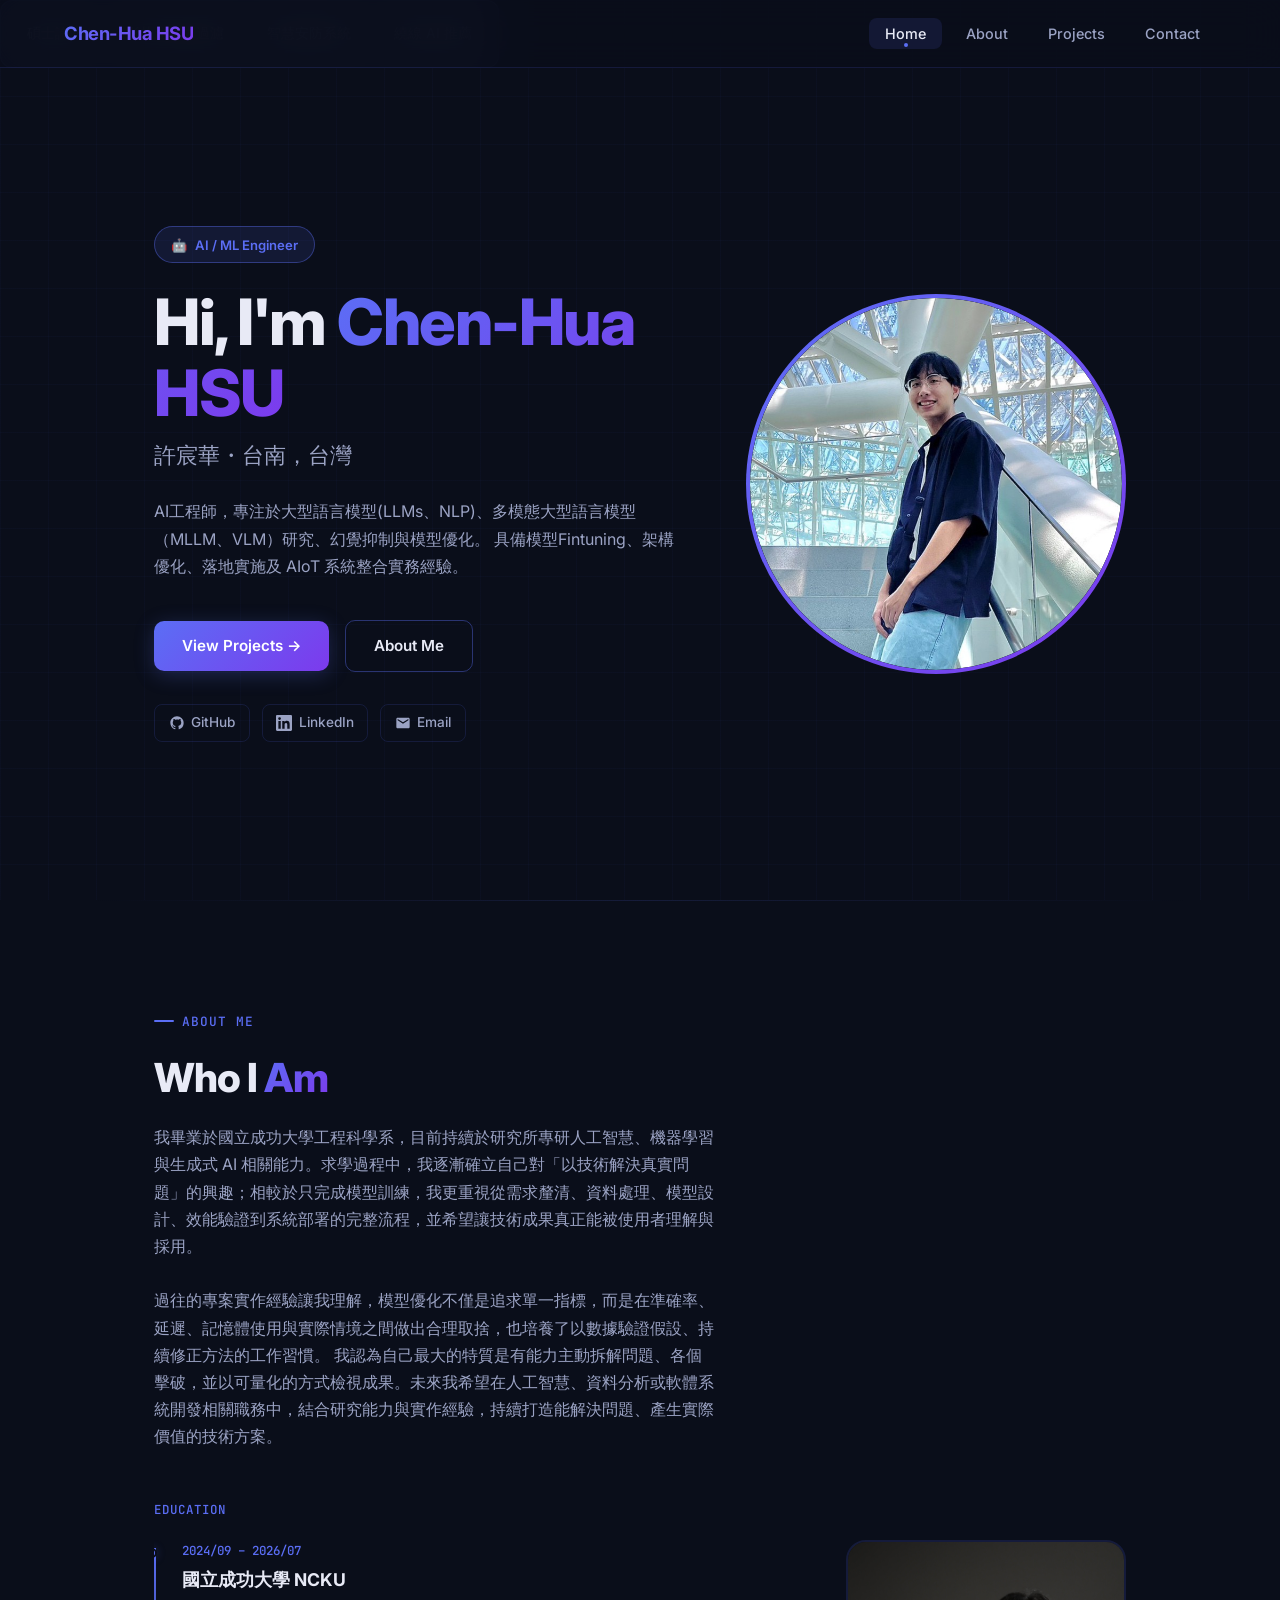
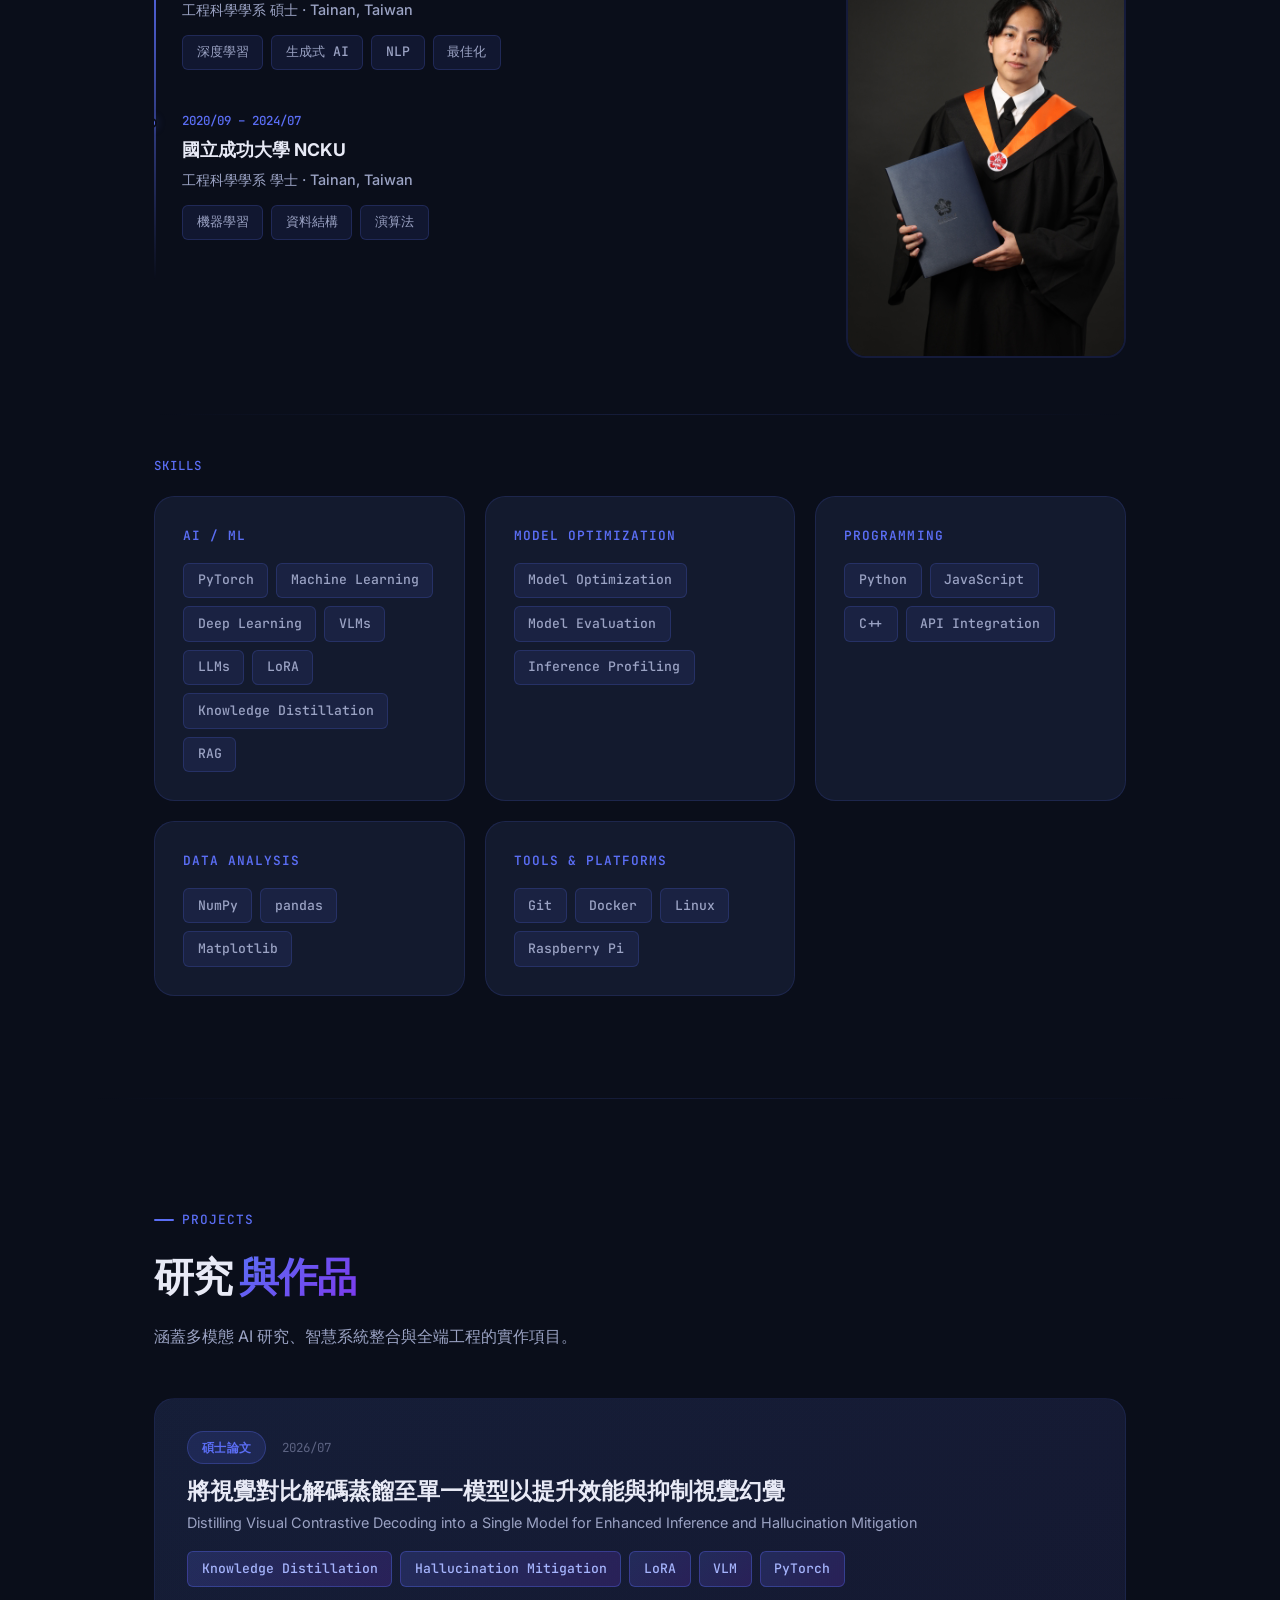
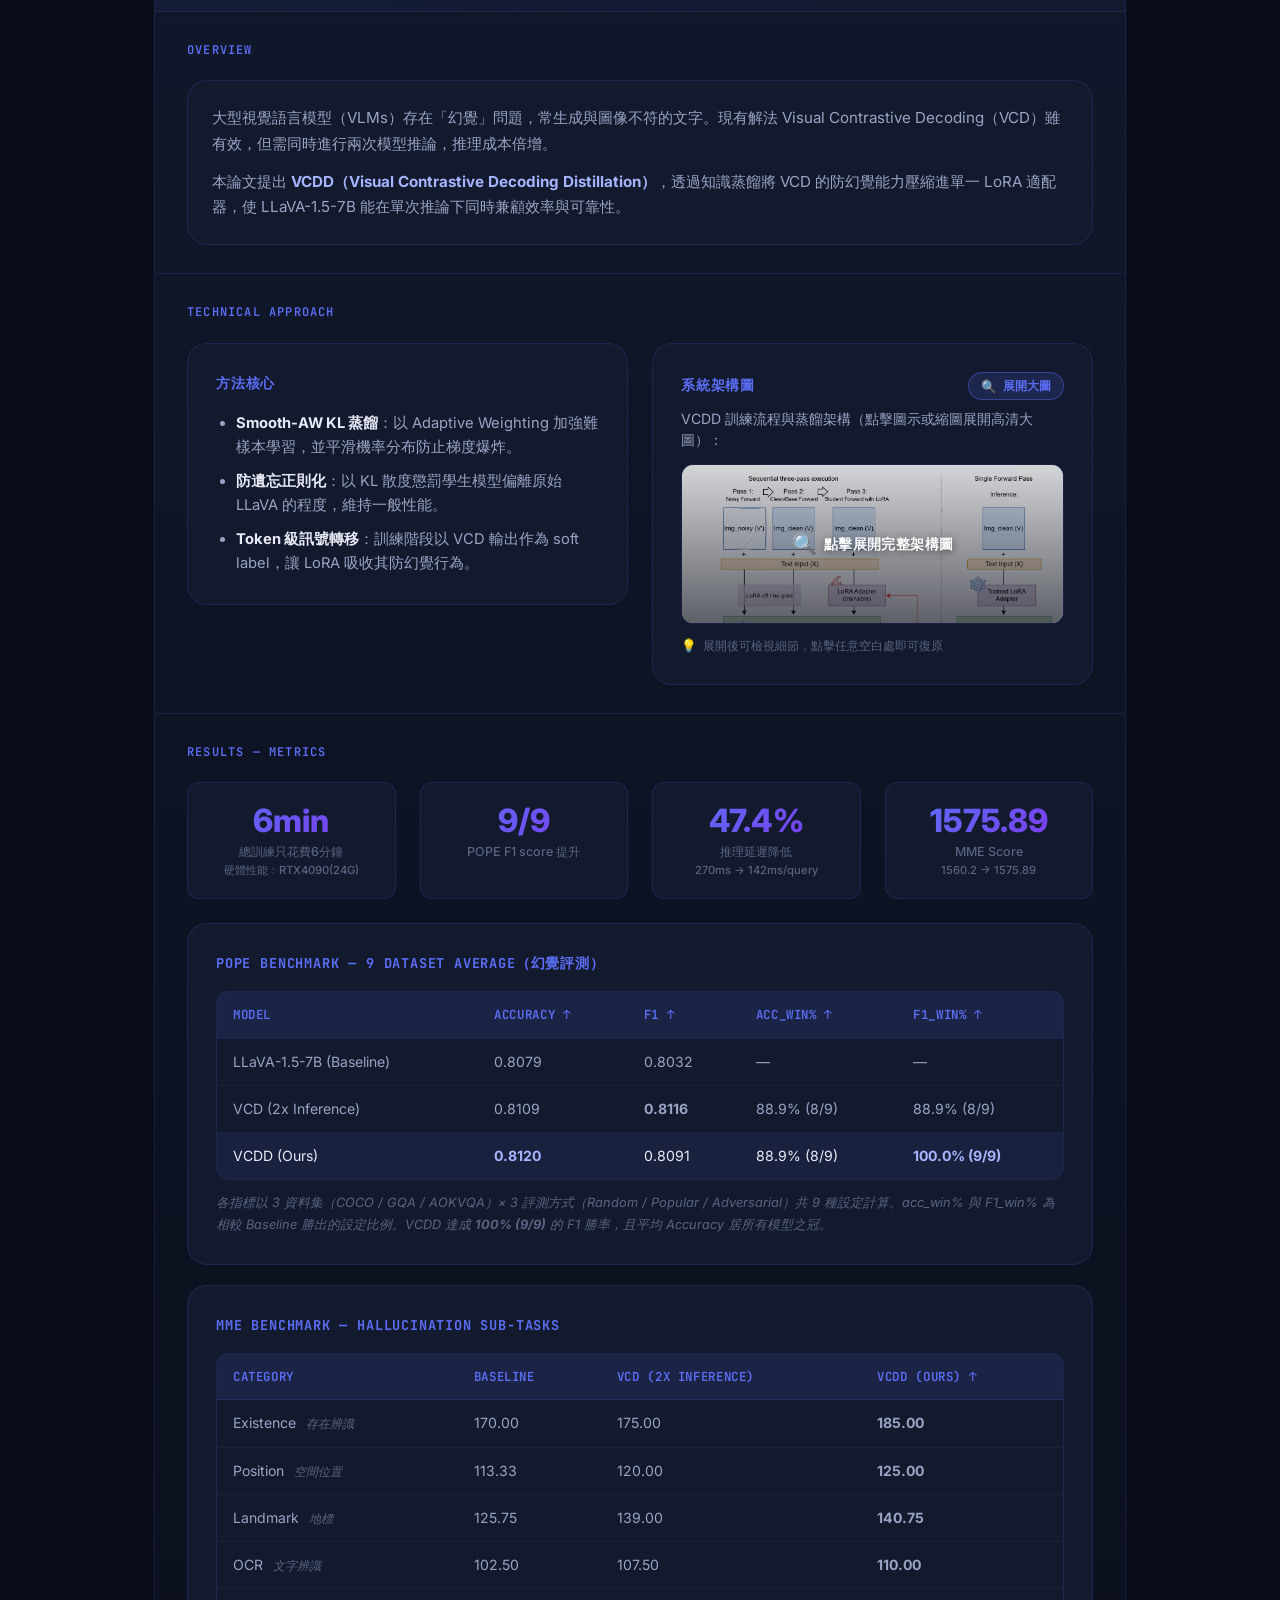
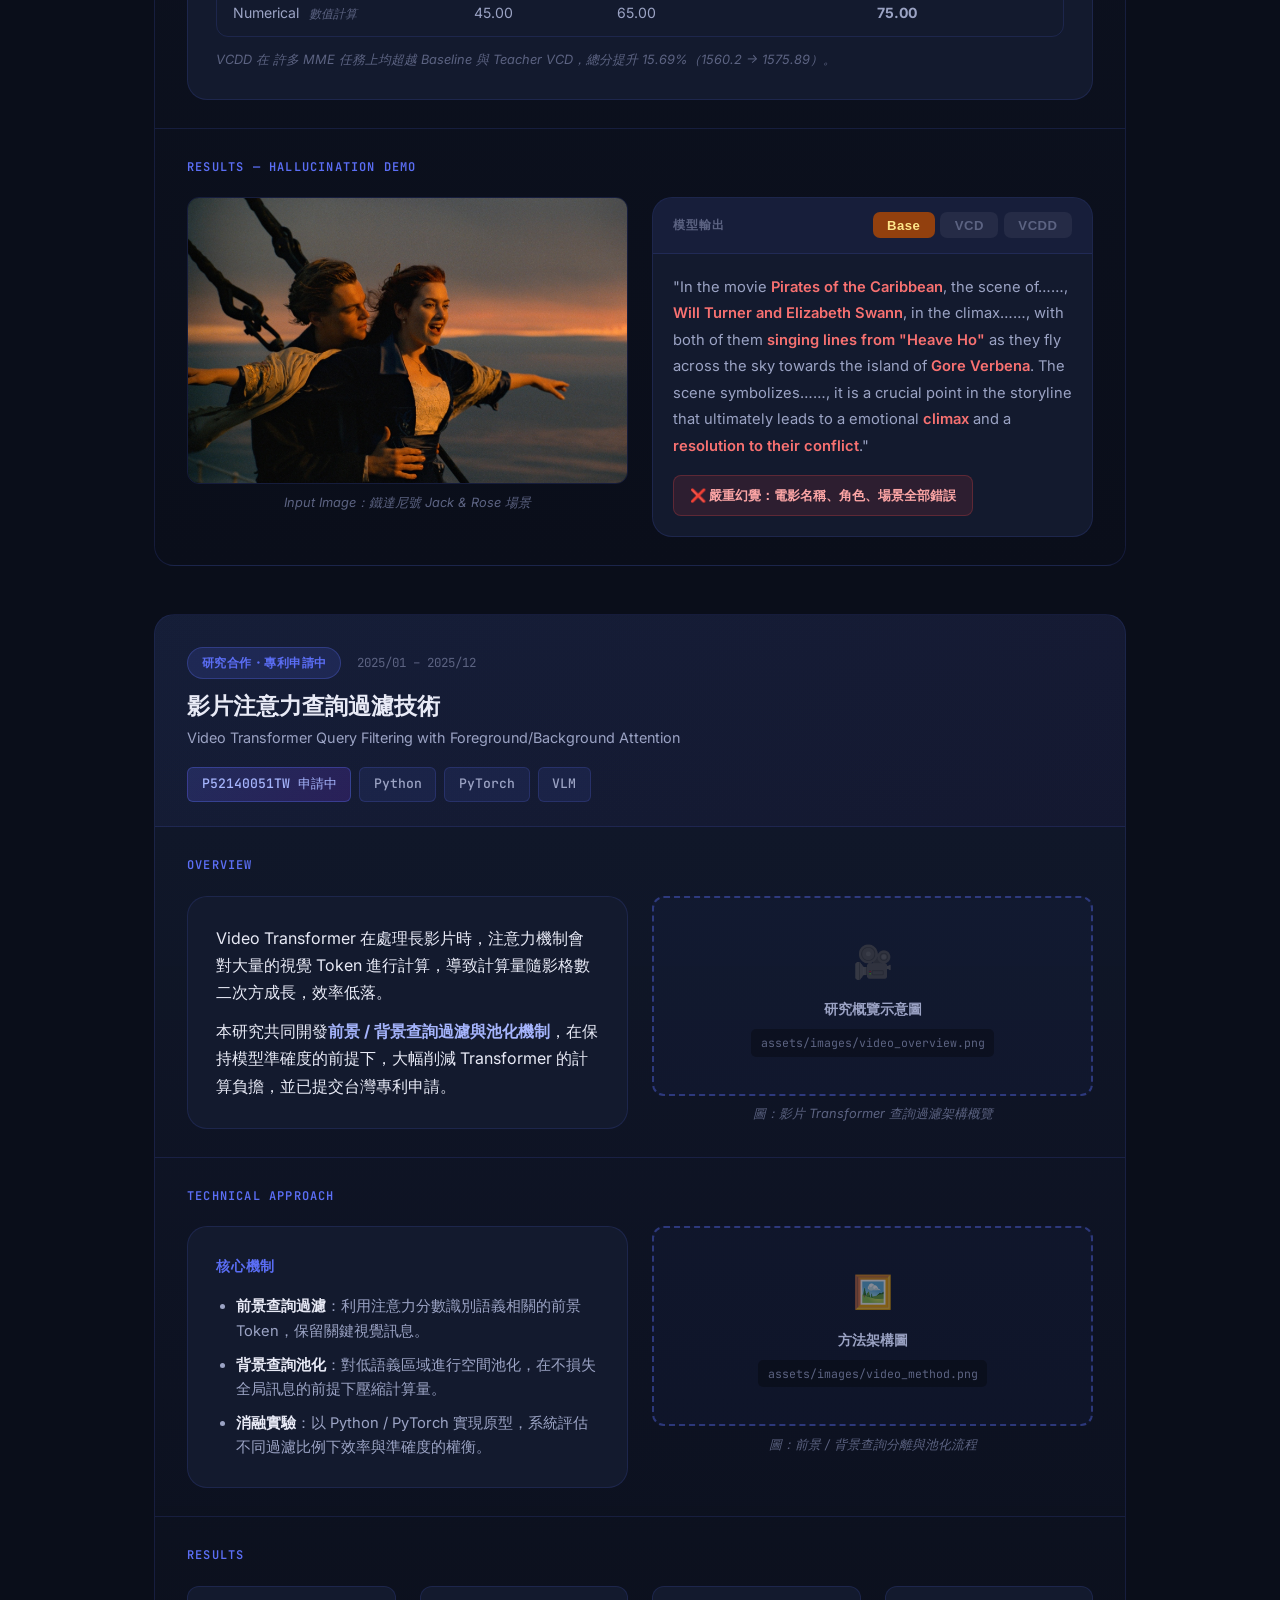
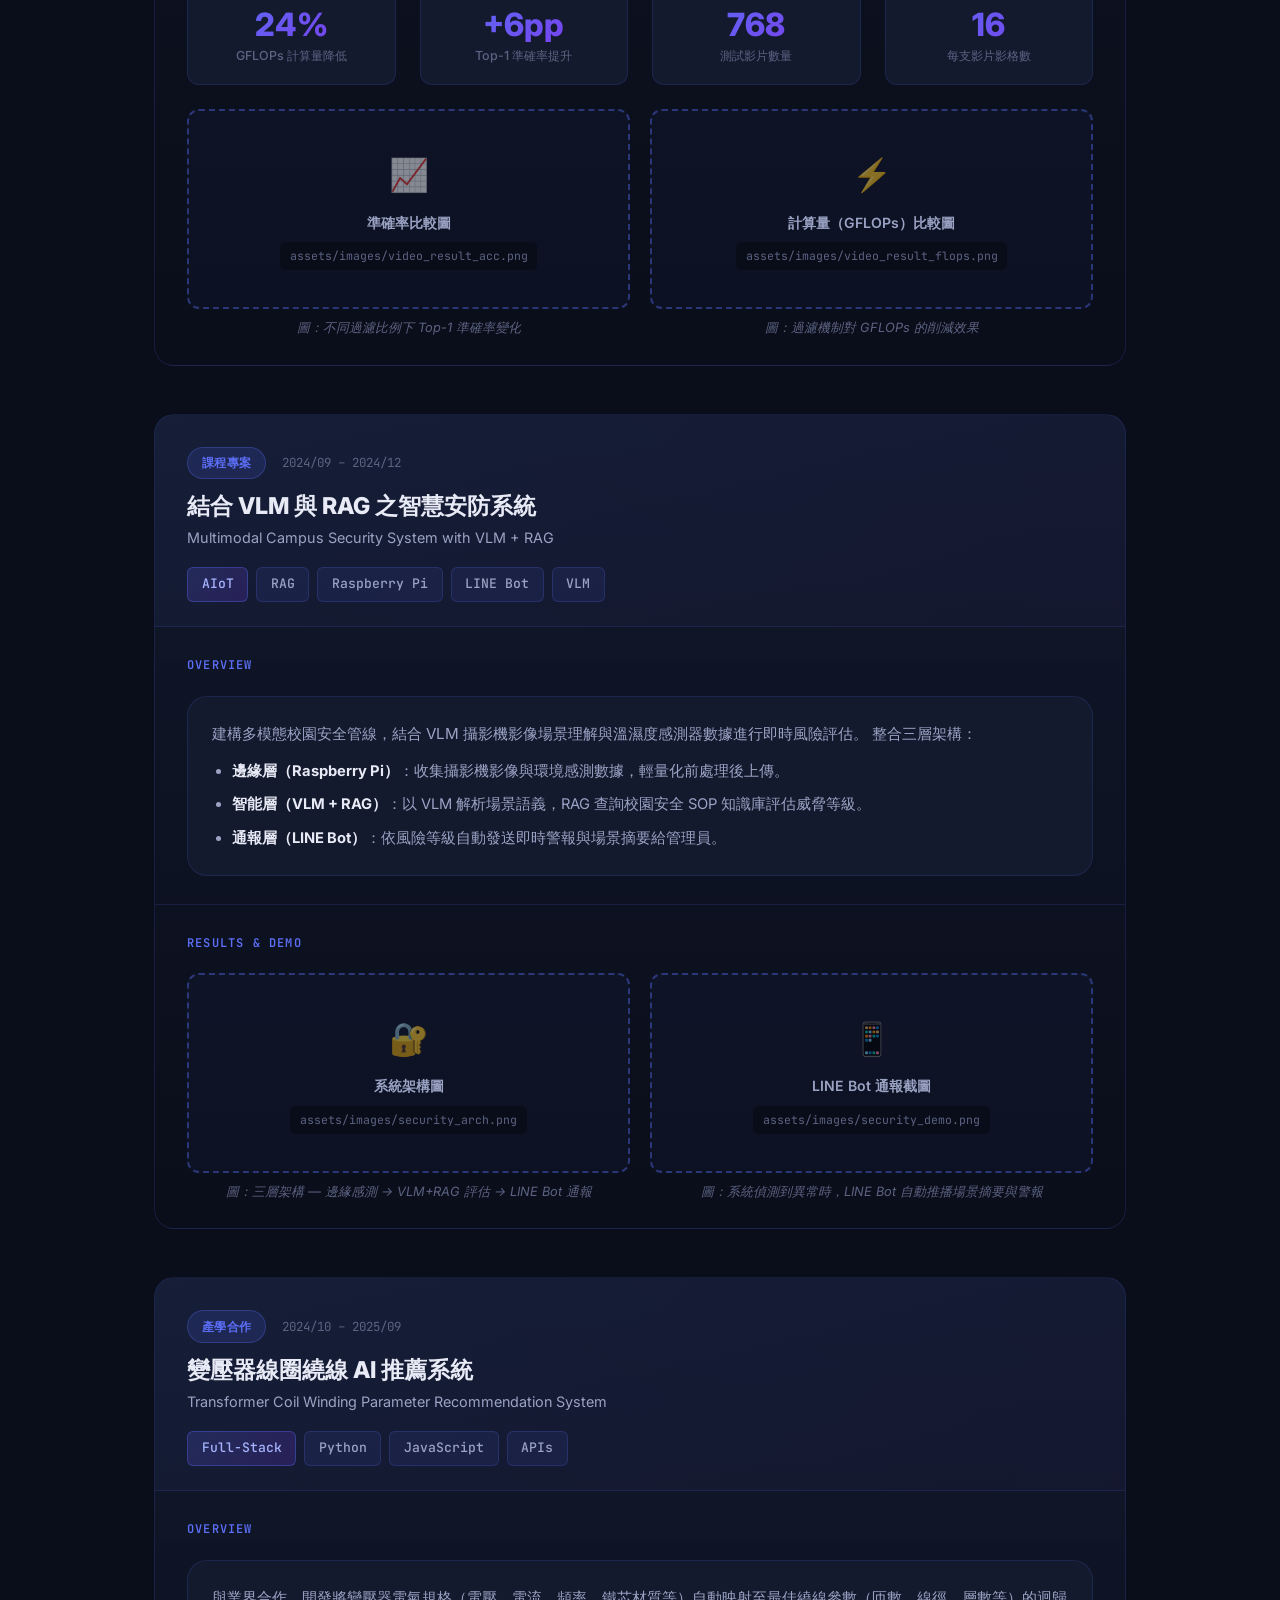
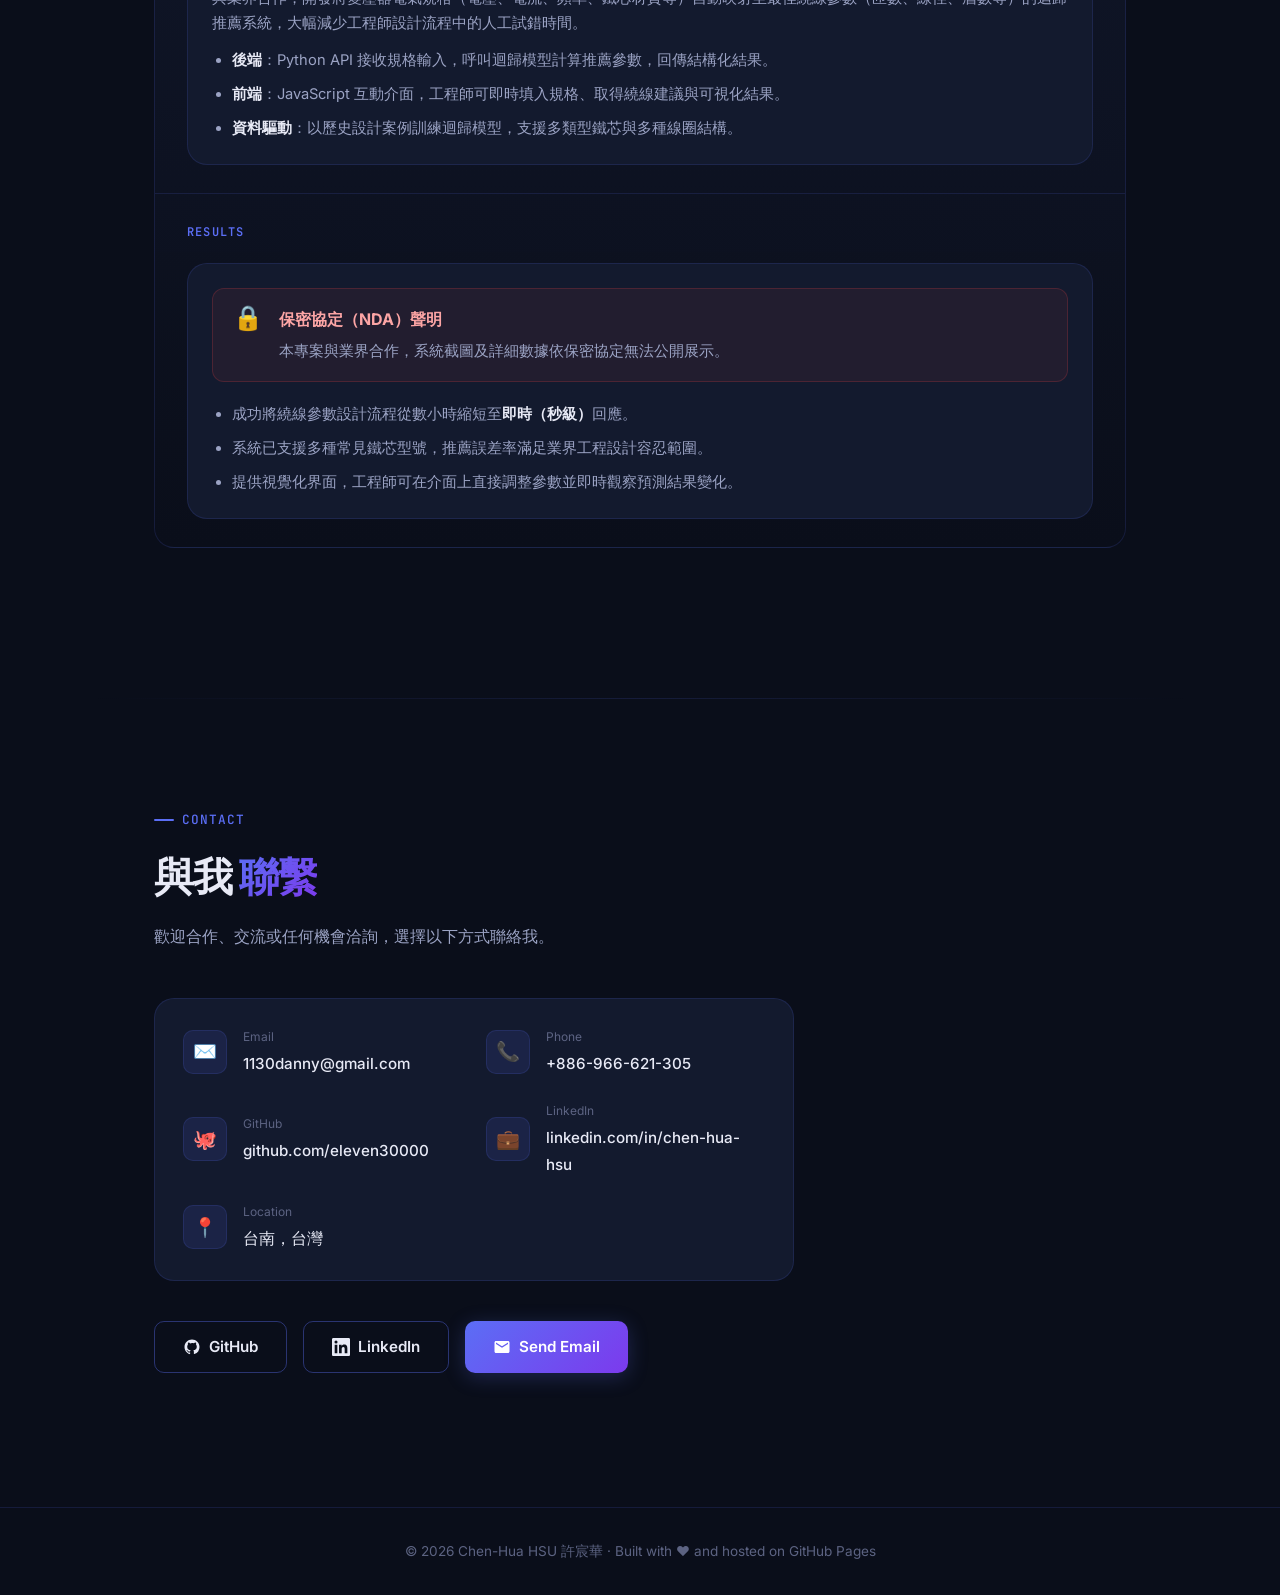
==== index.html @ 90fd8ba3 "feat: make thesis_arch expandable via icon/thumbnail with click-blank-to-restore - Replace oversized" ====
<!DOCTYPE html>
<html lang="zh-TW">

<head>
  <meta charset="UTF-8" />
  <meta name="viewport" content="width=device-width, initial-scale=1.0" />
  <title>許宸華 Chen-Hua HSU | AI/ML Engineer</title>
  <meta name="description" content="許宸華 (Chen-Hua HSU) 個人網站 — AI/ML Engineer，專注多模態 AI 研究、模型優化與邊緣 AI。" />
  <link rel="stylesheet" href="css/style.css" />
</head>

<body>

  <!-- ╔══════════════════════════════╗
     ║          NAVIGATION          ║
     ╚══════════════════════════════╝ -->
  <nav id="main-nav" role="navigation" aria-label="主導覽">
    <a href="#home" class="nav-logo">Chen-Hua HSU</a>
    <ul class="nav-links" id="nav-links">
      <li><a href="#home" data-section="home">Home</a></li>
      <li><a href="#about" data-section="about">About</a></li>
      <li><a href="#projects" data-section="projects">Projects</a></li>
      <li><a href="#contact" data-section="contact">Contact</a></li>
    </ul>
    <button class="nav-toggle" id="nav-toggle" aria-label="Toggle menu" aria-expanded="false">
      <span></span><span></span><span></span>
    </button>
  </nav>

  <main>

    <!-- ╔══════════════════════════════╗
     ║             HOME             ║
     ╚══════════════════════════════╝ -->
    <section id="home" class="hero" aria-label="個人介紹">
      <div class="hero-text">
        <div class="hero-badge"><span>🤖</span> AI / ML Engineer</div>
        <h1>Hi, I'm <span class="name-accent">Chen-Hua HSU</span></h1>
        <p class="hero-subtitle">許宸華・台南，台灣</p>
        <p class="hero-desc">
          AI工程師，專注於大型語言模型(LLMs、NLP)、多模態大型語言模型（MLLM、VLM）研究、幻覺抑制與模型優化。
          具備模型Fintuning、架構優化、落地實施及 AIoT 系統整合實務經驗。
        </p>
        <div class="hero-cta">
          <a href="#projects" class="btn btn-primary scroll-link">View Projects →</a>
          <a href="#about" class="btn btn-outline scroll-link">About Me</a>
        </div>
        <div class="hero-social">
          <a href="https://github.com/eleven30000" target="_blank" rel="noopener" class="social-link">
            <svg viewBox="0 0 24 24" fill="currentColor">
              <path
                d="M12 2C6.48 2 2 6.48 2 12c0 4.42 2.87 8.17 6.84 9.49.5.09.68-.22.68-.48v-1.7c-2.78.6-3.37-1.34-3.37-1.34-.45-1.16-1.11-1.47-1.11-1.47-.91-.62.07-.6.07-.6 1 .07 1.53 1.03 1.53 1.03.89 1.52 2.34 1.08 2.91.83.09-.65.35-1.08.63-1.33-2.22-.25-4.55-1.11-4.55-4.94 0-1.09.39-1.98 1.03-2.68-.1-.25-.45-1.27.1-2.64 0 0 .84-.27 2.75 1.02A9.56 9.56 0 0112 6.8c.85 0 1.71.11 2.51.33 1.91-1.29 2.75-1.02 2.75-1.02.55 1.37.2 2.39.1 2.64.64.7 1.03 1.59 1.03 2.68 0 3.84-2.34 4.69-4.57 4.93.36.31.68.92.68 1.85v2.74c0 .27.18.58.69.48A10.01 10.01 0 0022 12c0-5.52-4.48-10-10-10z" />
            </svg>
            GitHub
          </a>
          <a href="https://linkedin.com/in/chen-hua-hsu-63691b365" target="_blank" rel="noopener" class="social-link">
            <svg viewBox="0 0 24 24" fill="currentColor">
              <path
                d="M20.45 20.45h-3.55v-5.57c0-1.33-.03-3.04-1.85-3.04-1.85 0-2.13 1.45-2.13 2.94v5.67H9.38V9h3.41v1.56h.05c.47-.9 1.64-1.85 3.37-1.85 3.6 0 4.27 2.37 4.27 5.45v6.3zM5.34 7.43a2.06 2.06 0 110-4.12 2.06 2.06 0 010 4.12zM7.12 20.45H3.57V9h3.55v11.45zM22.22 0H1.77C.79 0 0 .77 0 1.73v20.54C0 23.23.79 24 1.77 24h20.45c.98 0 1.78-.77 1.78-1.73V1.73C24 .77 23.2 0 22.22 0z" />
            </svg>
            LinkedIn
          </a>
          <a href="mailto:1130danny@gmail.com" class="social-link">
            <svg viewBox="0 0 24 24" fill="currentColor">
              <path
                d="M20 4H4c-1.1 0-2 .9-2 2v12c0 1.1.9 2 2 2h16c1.1 0 2-.9 2-2V6c0-1.1-.9-2-2-2zm0 4l-8 5-8-5V6l8 5 8-5v2z" />
            </svg>
            Email
          </a>
        </div>
      </div>

      <div class="hero-visual">
        <div class="avatar-ring">
          <div class="avatar-inner">
            <img src="assets/images/avatar.jpg.JPG" alt="Chen-Hua HSU 大頭照" class="avatar-photo">
          </div>
        </div>
      </div>
    </section>

    <div class="section-divider"></div>

    <!-- ╔══════════════════════════════╗
     ║            ABOUT             ║
     ╚══════════════════════════════╝ -->
    <section id="about" class="section" aria-label="關於我">
      <div class="section-header reveal">
        <div class="section-label">About Me</div>
        <h2 class="section-title">Who I <span>Am</span></h2>
        <p class="section-desc">
          我畢業於國立成功大學工程科學系，目前持續於研究所專研人工智慧、機器學習與生成式 AI
          相關能力。求學過程中，我逐漸確立自己對「以技術解決真實問題」的興趣；相較於只完成模型訓練，我更重視從需求釐清、資料處理、模型設計、效能驗證到系統部署的完整流程，並希望讓技術成果真正能被使用者理解與採用。
          <br><br>
          過往的專案實作經驗讓我理解，模型優化不僅是追求單一指標，而是在準確率、延遲、記憶體使用與實際情境之間做出合理取捨，也培養了以數據驗證假設、持續修正方法的工作習慣。
          我認為自己最大的特質是有能力主動拆解問題、各個擊破，並以可量化的方式檢視成果。未來我希望在人工智慧、資料分析或軟體系統開發相關職務中，結合研究能力與實作經驗，持續打造能解決問題、產生實際價值的技術方案。
        </p>
      </div>

      <!-- EDUCATION -->
      <div class="subsection-label reveal">Education</div>
      <div class="edu-wrap reveal">
        <figure class="edu-float">
          <img src="assets/images/graduate_fromNCKU.JPG" alt="NCKU 畢業典禮" class="edu-photo">
        </figure>
        <div class="timeline">
          <div class="timeline-item">
            <div class="timeline-date">2024/09 – 2026/07</div>
            <div class="timeline-title">國立成功大學 NCKU</div>
            <div class="timeline-sub">工程科學學系 碩士 · Tainan, Taiwan</div>
            <div class="skill-tags"><span class="tag">深度學習</span><span class="tag">生成式 AI</span><span
                class="tag">NLP</span><span class="tag">最佳化</span></div>
          </div>
          <div class="timeline-item">
            <div class="timeline-date">2020/09 – 2024/07</div>
            <div class="timeline-title">國立成功大學 NCKU</div>
            <div class="timeline-sub">工程科學學系 學士 · Tainan, Taiwan</div>
            <div class="skill-tags"><span class="tag">機器學習</span><span class="tag">資料結構</span><span
                class="tag">演算法</span>
            </div>
          </div>
        </div><!-- end .timeline -->
      </div><!-- end .edu-wrap -->

      <div class="section-divider" style="margin: 2.5rem 0;"></div>


      <!-- SKILLS -->
      <div class="subsection-label reveal">Skills</div>
      <div class="skills-grid">
        <div class="card skill-category reveal">
          <h4>AI / ML</h4>
          <div class="skill-tags">
            <span class="tag">PyTorch</span><span class="tag">Machine Learning</span>
            <span class="tag">Deep Learning</span><span class="tag">VLMs</span>
            <span class="tag">LLMs</span><span class="tag">LoRA</span>
            <span class="tag">Knowledge Distillation</span><span class="tag">RAG</span>
          </div>
        </div>
        <div class="card skill-category reveal">
          <h4>Model Optimization</h4>
          <div class="skill-tags">
            <span class="tag">Model Optimization</span><span class="tag">Model Evaluation</span>
            <span class="tag">Inference Profiling</span>
          </div>
        </div>
        <div class="card skill-category reveal">
          <h4>Programming</h4>
          <div class="skill-tags">
            <span class="tag">Python</span><span class="tag">JavaScript</span>
            <span class="tag">C++</span><span class="tag">API Integration</span>
          </div>
        </div>
        <div class="card skill-category reveal">
          <h4>Data Analysis</h4>
          <div class="skill-tags">
            <span class="tag">NumPy</span><span class="tag">pandas</span><span class="tag">Matplotlib</span>
          </div>
        </div>
        <div class="card skill-category reveal">
          <h4>Tools & Platforms</h4>
          <div class="skill-tags">
            <span class="tag">Git</span><span class="tag">Docker</span>
            <span class="tag">Linux</span><span class="tag">Raspberry Pi</span>
          </div>
        </div>
      </div>
    </section>

    <div class="section-divider"></div>

    <!-- ╔══════════════════════════════╗
     ║           PROJECTS           ║
     ╚══════════════════════════════╝ -->
    <section id="projects" class="section" aria-label="作品集">
      <div class="section-header reveal">
        <div class="section-label">Projects</div>
        <h2 class="section-title">研究 <span>與作品</span></h2>
        <p class="section-desc">涵蓋多模態 AI 研究、智慧系統整合與全端工程的實作項目。</p>
      </div>

      <!-- PROJECT NAV TABS -->
      <nav class="project-tabs reveal" aria-label="專案導覽">
        <a href="#proj-thesis" class="proj-tab scroll-link">碩士論文</a>
        <a href="#proj-video" class="proj-tab scroll-link">影片注意力過濾</a>
        <a href="#proj-security" class="proj-tab scroll-link">智慧安防系統</a>
        <a href="#proj-transformer" class="proj-tab scroll-link">繞線 AI 推薦</a>
      </nav>

      <!-- ┌─────────────────────────────────────────────────────┐
       │  PROJECT 1 — 碩士論文 VCDD                         │
       └─────────────────────────────────────────────────────┘ -->
      <article id="proj-thesis" class="project-block reveal">
        <div class="project-header">
          <div class="project-meta">
            <span class="project-badge">碩士論文</span>
            <span class="project-date">2026/07</span>
          </div>
          <h3 class="project-title">
            將視覺對⽐解碼蒸餾⾄單⼀模型以提升效能與抑制視覺幻覺
          </h3>
          <p class="project-subtitle">Distilling Visual Contrastive Decoding into a Single Model for Enhanced Inference
            and Hallucination Mitigation</p>
          <div class="skill-tags" style="margin-top:1rem;">
            <span class="tag tag-accent">Knowledge Distillation</span>
            <span class="tag tag-accent">Hallucination Mitigation</span>
            <span class="tag tag-accent">LoRA</span>
            <span class="tag tag-accent">VLM</span>
            <span class="tag tag-accent">PyTorch</span>
          </div>
        </div>

        <!-- 1-1 簡易介紹 -->
        <div class="proj-subsection">
          <div class="proj-sub-label">Overview</div>
          <div class="proj-sub-content card">
            <p>
              大型視覺語言模型（VLMs）存在「幻覺」問題，常生成與圖像不符的文字。現有解法 Visual Contrastive Decoding（VCD）雖有效，但需同時進行兩次模型推論，推理成本倍增。
            </p>
            <p style="margin-top:0.75rem;">
              本論文提出 <strong class="highlight">VCDD（Visual Contrastive Decoding Distillation）</strong>，透過知識蒸餾將 VCD
              的防幻覺能力壓縮進單一 LoRA 適配器，使 LLaVA-1.5-7B 能在單次推論下同時兼顧效率與可靠性。
            </p>
          </div>
        </div>

        <!-- 1-2 技術解釋 -->
        <div class="proj-subsection">
          <div class="proj-sub-label">Technical Approach</div>
          <div class="proj-sub-content two-col">
            <div class="card">
              <h4 class="card-inner-title">方法核心</h4>
              <ul class="proj-list">
                <li><strong>Smooth-AW KL 蒸餾</strong>：以 Adaptive Weighting 加強難樣本學習，並平滑機率分布防止梯度爆炸。</li>
                <li><strong>防遺忘正則化</strong>：以 KL 散度懲罰學生模型偏離原始 LLaVA 的程度，維持一般性能。</li>
                <li><strong>Token 級訊號轉移</strong>：訓練階段以 VCD 輸出作為 soft label，讓 LoRA 吸收其防幻覺行為。</li>
              </ul>
            </div>
            <div class="card arch-trigger-card">
              <div class="arch-card-header">
                <h4 class="card-inner-title">系統架構圖</h4>
                <button type="button" class="arch-expand-btn open-arch-trigger" id="openArchBtn" aria-label="點擊展開架構圖">
                  <span class="arch-btn-icon">🔍</span>
                  <span>展開大圖</span>
                </button>
              </div>
              <p class="arch-card-desc">VCDD 訓練流程與蒸餾架構（點擊圖示或縮圖展開高清大圖）：</p>
              <div class="arch-thumb-wrap open-arch-trigger" id="openArchModal" role="button" tabindex="0" title="點擊展開高解析度架構圖">
                <img src="assets/images/thesis_arch.png" alt="VCDD 訓練流程與蒸餾架構" class="arch-thumb-img">
                <div class="arch-thumb-overlay">
                  <span class="arch-overlay-icon">🔍</span>
                  <span class="arch-overlay-text">點擊展開完整架構圖</span>
                </div>
              </div>
              <div class="arch-hint-bar">
                <span class="arch-hint-icon">💡</span>
                <span>展開後可檢視細節，點擊任意空白處即可復原</span>
              </div>
            </div>
          </div>
        </div>

        <!-- 1-3 成果 — 數據 -->
        <div class="proj-subsection">
          <div class="proj-sub-label">Results — Metrics</div>
          <div class="proj-sub-content">
            <div class="stats-row" style="margin-bottom:1.5rem;">
              <div class="stat-card reveal">
                <div class="stat-number">6min</div>
                <div class="stat-label">總訓練只花費6分鐘<br><small>硬體性能：RTX4090(24G)</small></div>
              </div>
              <div class="stat-card reveal">
                <div class="stat-number">9/9</div>
                <div class="stat-label">POPE F1 score 提升</div>
              </div>
              <div class="stat-card reveal">
                <div class="stat-number">47.4%</div>
                <div class="stat-label">推理延遲降低<br><small>270ms → 142ms/query</small></div>
              </div>
              <div class="stat-card reveal">
                <div class="stat-number">1575.89</div>
                <div class="stat-label">MME Score<br><small>1560.2 → 1575.89</small></div>
              </div>
            </div>
            <div class="card reveal">
              <h4 class="card-inner-title">POPE Benchmark — 9 Dataset Average（幻覺評測）</h4>
              <div class="table-wrap">
                <table class="data-table">
                  <thead>
                    <tr>
                      <th>Model</th>
                      <th>Accuracy ↑</th>
                      <th>F1 ↑</th>
                      <th>acc_win% ↑</th>
                      <th>F1_win% ↑</th>
                    </tr>
                  </thead>
                  <tbody>
                    <tr>
                      <td>LLaVA-1.5-7B (Baseline)</td>
                      <td>0.8079</td>
                      <td>0.8032</td>
                      <td>—</td>
                      <td>—</td>
                    </tr>
                    <tr>
                      <td>VCD (2x Inference)</td>
                      <td>0.8109</td>
                      <td><strong>0.8116</strong></td>
                      <td>88.9% (8/9)</td>
                      <td>88.9% (8/9)</td>
                    </tr>
                    <tr class="row-highlight">
                      <td>VCDD (Ours)</td>
                      <td><strong>0.8120</strong></td>
                      <td>0.8091</td>
                      <td>88.9% (8/9)</td>
                      <td><strong>100.0% (9/9)</strong></td>
                    </tr>
                  </tbody>
                </table>
              </div>
              <p class="table-note">
                各指標以 3 資料集（COCO / GQA / AOKVQA）× 3 評測方式（Random / Popular / Adversarial）共 9 種設定計算。acc_win% 與 F1_win% 為相較
                Baseline 勝出的設定比例。VCDD 達成 <strong>100% (9/9)</strong> 的 F1 勝率，且平均 Accuracy 居所有模型之冠。
              </p>
            </div>

            <!-- MME Benchmark -->
            <div class="card reveal" style="margin-top:1.25rem;">
              <h4 class="card-inner-title">MME Benchmark — Hallucination Sub-tasks</h4>
              <div class="table-wrap">
                <table class="data-table">
                  <thead>
                    <tr>
                      <th>Category</th>
                      <th>Baseline</th>
                      <th>VCD (2x Inference)</th>
                      <th>VCDD (Ours) ↑</th>
                    </tr>
                  </thead>
                  <tbody>
                    <tr>
                      <td>Existence <span class="cat-zh">存在辨識</span></td>
                      <td>170.00</td>
                      <td>175.00</td>
                      <td><strong>185.00</strong></td>
                    </tr>
                    <tr>
                      <td>Position <span class="cat-zh">空間位置</span></td>
                      <td>113.33</td>
                      <td>120.00</td>
                      <td><strong>125.00</strong></td>
                    </tr>
                    <tr>
                      <td>Landmark <span class="cat-zh">地標</span></td>
                      <td>125.75</td>
                      <td>139.00</td>
                      <td><strong>140.75</strong></td>
                    </tr>
                    <tr>
                      <td>OCR <span class="cat-zh">文字辨識</span></td>
                      <td>102.50</td>
                      <td>107.50</td>
                      <td><strong>110.00</strong></td>
                    </tr>
                    <tr>
                      <td>Numerical <span class="cat-zh">數值計算</span></td>
                      <td>45.00</td>
                      <td>65.00</td>
                      <td><strong>75.00</strong></td>
                    </tr>
                  </tbody>
                </table>
              </div>
              <p class="table-note">VCDD 在 許多 MME 任務上均超越 Baseline 與 Teacher VCD，總分提升 15.69%（1560.2 → 1575.89）。</p>
            </div>
          </div>
        </div>

        <!-- 1-4 成果 — 互動展示 -->
        <div class="proj-subsection">
          <div class="proj-sub-label">Results — Hallucination Demo</div>
          <div class="proj-sub-content">
            <div class="example-demo reveal">
              <figure class="img-placeholder-wrap">
                <img src="assets/images/thesis_example.png" alt="鐵達尼號輸入圖像" class="demo-img">
                <figcaption>Input Image：鐵達尼號 Jack &amp; Rose 場景</figcaption>
              </figure>
              <div class="model-switcher" id="modelSwitcher">
                <div class="sw-header">
                  <span class="sw-label">模型輸出</span>
                  <div class="sw-tabs" role="tablist">
                    <button class="sw-tab active base-tab" data-target="sw-base" role="tab"
                      aria-selected="true">Base</button>
                    <button class="sw-tab vcd-tab" data-target="sw-vcd" role="tab" aria-selected="false">VCD</button>
                    <button class="sw-tab vcdd-tab" data-target="sw-vcdd" role="tab" aria-selected="false">VCDD</button>
                  </div>
                </div>
                <div class="sw-panel base-panel" id="sw-base" role="tabpanel">
                  <p class="sw-text">
                    "In the movie <span class="hall">Pirates of the Caribbean</span>, the scene of……,
                    <span class="hall">Will Turner and Elizabeth Swann</span>, in the climax……, with both of them
                    <span class="hall">singing lines from &quot;Heave Ho&quot;</span> as they fly across the sky
                    towards the island of <span class="hall">Gore Verbena</span>. The scene symbolizes……, it is a
                    crucial point in the storyline that ultimately leads to a emotional
                    <span class="hall">climax</span> and a <span class="hall">resolution to their conflict</span>."
                  </p>
                  <div class="sw-verdict fail">❌ 嚴重幻覺：電影名稱、角色、場景全部錯誤</div>
                </div>
                <div class="sw-panel vcd-panel" id="sw-vcd" role="tabpanel" hidden>
                  <p class="sw-text">
                    "In the context of the movie, <span class="hall">&quot;The Pirates of the Caribbean:
                      The Curse of the Black Pearl,&quot;</span> the scene depicts
                    <span class="fact">a romantic moment between the main characters</span>,
                    <span class="hall">Captain Jack Sparrow and Elizabeth Swann</span>, as they stand on
                    <span class="fact">a ship's deck at sunset</span>. This scene holds significance because it
                    showcases <span class="fact">the development of their relationship and the strong bond they
                      share</span>,
                    which is central to the overall plot of the movie……"
                  </p>
                  <div class="sw-verdict partial">⚠️ 部分幻覺：電影名稱仍錯，場景描述較接近</div>
                </div>
                <div class="sw-panel vcdd-panel" id="sw-vcdd" role="tabpanel" hidden>
                  <p class="sw-text">
                    "In the context of the movie, this scene is significant as it captures
                    <span class="fact">the beginning of the romantic journey between the two main characters,
                      <strong>Jack and Rose</strong></span>, during their time on the ship.
                    <span class="fact">It also highlights the dramatic moments after
                      <strong>the ship has hit the iceberg and is taking in water</strong>.</span>
                    As the lovers……, setting the stage for a compelling and tragic love story that will
                    unfold throughout the movie."
                  </p>
                  <div class="sw-verdict pass">✅ 正確識別：Titanic、Jack &amp; Rose、冰山碰撞場景</div>
                </div>
              </div>
            </div>
          </div>
        </div>
      </article>

      <!-- ┌─────────────────────────────────────────────────────┐
       │  PROJECT 2 — 影片注意力查詢過濾技術                 │
       └─────────────────────────────────────────────────────┘ -->
      <article id="proj-video" class="project-block reveal">
        <div class="project-header">
          <div class="project-meta">
            <span class="project-badge" style="--badge-color:#7c3aed;">研究合作・專利申請中</span>
            <span class="project-date">2025/01 – 2025/12</span>
          </div>
          <h3 class="project-title">影片注意力查詢過濾技術</h3>
          <p class="project-subtitle">Video Transformer Query Filtering with Foreground/Background Attention</p>
          <div class="skill-tags" style="margin-top:1rem;">
            <span class="tag tag-accent">P52140051TW 申請中</span>
            <span class="tag">Python</span><span class="tag">PyTorch</span><span class="tag">VLM</span>
          </div>
        </div>

        <!-- 2-1 簡易介紹（搭配圖片） -->
        <div class="proj-subsection">
          <div class="proj-sub-label">Overview</div>
          <div class="proj-sub-content two-col">
            <div class="card">
              <p>
                Video Transformer 在處理長影片時，注意力機制會對大量的視覺 Token 進行計算，導致計算量隨影格數二次方成長，效率低落。
              </p>
              <p style="margin-top:0.75rem;">
                本研究共同開發<strong class="highlight">前景 / 背景查詢過濾與池化機制</strong>，在保持模型準確度的前提下，大幅削減 Transformer
                的計算負擔，並已提交台灣專利申請。
              </p>
            </div>
            <figure class="img-placeholder-wrap">
              <!-- ★ 替換為 <img src="assets/images/video_overview.png" alt="影片查詢過濾概覽"> -->
              <div class="img-placeholder" data-label="研究概覽圖">
                <span class="ip-icon">🎥</span>
                <span class="ip-text">研究概覽示意圖</span>
                <span class="ip-hint">assets/images/video_overview.png</span>
              </div>
              <figcaption>圖：影片 Transformer 查詢過濾架構概覽</figcaption>
            </figure>
          </div>
        </div>

        <!-- 2-2 技術解釋（搭配圖片） -->
        <div class="proj-subsection">
          <div class="proj-sub-label">Technical Approach</div>
          <div class="proj-sub-content two-col reverse">
            <figure class="img-placeholder-wrap">
              <!-- ★ 替換為 <img src="assets/images/video_method.png" alt="方法架構圖"> -->
              <div class="img-placeholder" data-label="方法架構圖">
                <span class="ip-icon">🖼️</span>
                <span class="ip-text">方法架構圖</span>
                <span class="ip-hint">assets/images/video_method.png</span>
              </div>
              <figcaption>圖：前景 / 背景查詢分離與池化流程</figcaption>
            </figure>
            <div class="card">
              <h4 class="card-inner-title">核心機制</h4>
              <ul class="proj-list">
                <li><strong>前景查詢過濾</strong>：利用注意力分數識別語義相關的前景 Token，保留關鍵視覺訊息。</li>
                <li><strong>背景查詢池化</strong>：對低語義區域進行空間池化，在不損失全局訊息的前提下壓縮計算量。</li>
                <li><strong>消融實驗</strong>：以 Python / PyTorch 實現原型，系統評估不同過濾比例下效率與準確度的權衡。</li>
              </ul>
            </div>
          </div>
        </div>

        <!-- 2-3 成果（圖片 + 數據） -->
        <div class="proj-subsection">
          <div class="proj-sub-label">Results</div>
          <div class="proj-sub-content">
            <div class="stats-row" style="margin-bottom:1.5rem;">
              <div class="stat-card reveal">
                <div class="stat-number">24%</div>
                <div class="stat-label">GFLOPs 計算量降低</div>
              </div>
              <div class="stat-card reveal">
                <div class="stat-number">+6pp</div>
                <div class="stat-label">Top-1 準確率提升</div>
              </div>
              <div class="stat-card reveal">
                <div class="stat-number">768</div>
                <div class="stat-label">測試影片數量</div>
              </div>
              <div class="stat-card reveal">
                <div class="stat-number">16</div>
                <div class="stat-label">每支影片影格數</div>
              </div>
            </div>
            <div class="img-grid-2">
              <figure class="img-placeholder-wrap reveal">
                <!-- ★ 替換為 <img src="assets/images/video_result1.png" alt="準確率比較"> -->
                <div class="img-placeholder" data-label="準確率比較圖">
                  <span class="ip-icon">📈</span>
                  <span class="ip-text">準確率比較圖</span>
                  <span class="ip-hint">assets/images/video_result_acc.png</span>
                </div>
                <figcaption>圖：不同過濾比例下 Top-1 準確率變化</figcaption>
              </figure>
              <figure class="img-placeholder-wrap reveal">
                <!-- ★ 替換為 <img src="assets/images/video_result2.png" alt="GFLOPs 比較"> -->
                <div class="img-placeholder" data-label="計算量比較圖">
                  <span class="ip-icon">⚡</span>
                  <span class="ip-text">計算量（GFLOPs）比較圖</span>
                  <span class="ip-hint">assets/images/video_result_flops.png</span>
                </div>
                <figcaption>圖：過濾機制對 GFLOPs 的削減效果</figcaption>
              </figure>
            </div>
          </div>
        </div>
      </article>

      <!-- ┌─────────────────────────────────────────────────────┐
       │  PROJECT 3 — 智慧安防系統                           │
       └─────────────────────────────────────────────────────┘ -->
      <article id="proj-security" class="project-block reveal">
        <div class="project-header">
          <div class="project-meta">
            <span class="project-badge" style="--badge-color:#0ea5e9;">課程專案</span>
            <span class="project-date">2024/09 – 2024/12</span>
          </div>
          <h3 class="project-title">結合 VLM 與 RAG 之智慧安防系統</h3>
          <p class="project-subtitle">Multimodal Campus Security System with VLM + RAG</p>
          <div class="skill-tags" style="margin-top:1rem;">
            <span class="tag tag-accent">AIoT</span>
            <span class="tag">RAG</span><span class="tag">Raspberry Pi</span>
            <span class="tag">LINE Bot</span><span class="tag">VLM</span>
          </div>
        </div>

        <!-- 3-1 簡易介紹 -->
        <div class="proj-subsection">
          <div class="proj-sub-label">Overview</div>
          <div class="proj-sub-content card">
            <p>
              建構多模態校園安全管線，結合 VLM 攝影機影像場景理解與溫濕度感測器數據進行即時風險評估。
              整合三層架構：
            </p>
            <ul class="proj-list" style="margin-top:0.75rem;">
              <li><strong>邊緣層（Raspberry Pi）</strong>：收集攝影機影像與環境感測數據，輕量化前處理後上傳。</li>
              <li><strong>智能層（VLM + RAG）</strong>：以 VLM 解析場景語義，RAG 查詢校園安全 SOP 知識庫評估威脅等級。</li>
              <li><strong>通報層（LINE Bot）</strong>：依風險等級自動發送即時警報與場景摘要給管理員。</li>
            </ul>
          </div>
        </div>

        <!-- 3-2 成果（圖片） -->
        <div class="proj-subsection">
          <div class="proj-sub-label">Results & Demo</div>
          <div class="proj-sub-content img-grid-2">
            <figure class="img-placeholder-wrap reveal">
              <!-- ★ 替換為 <img src="assets/images/security_arch.png" alt="系統架構圖"> -->
              <div class="img-placeholder" data-label="系統架構圖">
                <span class="ip-icon">🔐</span>
                <span class="ip-text">系統架構圖</span>
                <span class="ip-hint">assets/images/security_arch.png</span>
              </div>
              <figcaption>圖：三層架構 — 邊緣感測 → VLM+RAG 評估 → LINE Bot 通報</figcaption>
            </figure>
            <figure class="img-placeholder-wrap reveal">
              <!-- ★ 替換為 <img src="assets/images/security_demo.png" alt="系統展示截圖"> -->
              <div class="img-placeholder" data-label="LINE Bot 通報截圖">
                <span class="ip-icon">📱</span>
                <span class="ip-text">LINE Bot 通報截圖</span>
                <span class="ip-hint">assets/images/security_demo.png</span>
              </div>
              <figcaption>圖：系統偵測到異常時，LINE Bot 自動推播場景摘要與警報</figcaption>
            </figure>
          </div>
        </div>
      </article>

      <!-- ┌─────────────────────────────────────────────────────┐
       │  PROJECT 4 — 變壓器繞線 AI 推薦系統                 │
       └─────────────────────────────────────────────────────┘ -->
      <article id="proj-transformer" class="project-block reveal">
        <div class="project-header">
          <div class="project-meta">
            <span class="project-badge" style="--badge-color:#10b981;">產學合作</span>
            <span class="project-date">2024/10 – 2025/09</span>
          </div>
          <h3 class="project-title">變壓器線圈繞線 AI 推薦系統</h3>
          <p class="project-subtitle">Transformer Coil Winding Parameter Recommendation System</p>
          <div class="skill-tags" style="margin-top:1rem;">
            <span class="tag tag-accent">Full-Stack</span>
            <span class="tag">Python</span><span class="tag">JavaScript</span><span class="tag">APIs</span>
          </div>
        </div>

        <!-- 4-1 簡易介紹 -->
        <div class="proj-subsection">
          <div class="proj-sub-label">Overview</div>
          <div class="proj-sub-content card">
            <p>
              與業界合作，開發將變壓器電氣規格（電壓、電流、頻率、鐵芯材質等）自動映射至最佳繞線參數（匝數、線徑、層數等）的迴歸推薦系統，大幅減少工程師設計流程中的人工試錯時間。
            </p>
            <ul class="proj-list" style="margin-top:0.75rem;">
              <li><strong>後端</strong>：Python API 接收規格輸入，呼叫迴歸模型計算推薦參數，回傳結構化結果。</li>
              <li><strong>前端</strong>：JavaScript 互動介面，工程師可即時填入規格、取得繞線建議與可視化結果。</li>
              <li><strong>資料驅動</strong>：以歷史設計案例訓練迴歸模型，支援多類型鐵芯與多種線圈結構。</li>
            </ul>
          </div>
        </div>

        <!-- 4-2 成果（文字，因保密協定無法展示圖片） -->
        <div class="proj-subsection">
          <div class="proj-sub-label">Results</div>
          <div class="proj-sub-content card">
            <div class="nda-notice">
              <span class="nda-icon">🔒</span>
              <div>
                <strong>保密協定（NDA）聲明</strong>
                <p>本專案與業界合作，系統截圖及詳細數據依保密協定無法公開展示。</p>
              </div>
            </div>
            <ul class="proj-list" style="margin-top:1.25rem;">
              <li>成功將繞線參數設計流程從數小時縮短至<strong class="highlight">即時（秒級）</strong>回應。</li>
              <li>系統已支援多種常見鐵芯型號，推薦誤差率滿足業界工程設計容忍範圍。</li>
              <li>提供視覺化界面，工程師可在介面上直接調整參數並即時觀察預測結果變化。</li>
            </ul>
          </div>
        </div>
      </article>

    </section>

    <div class="section-divider"></div>

    <!-- ╔══════════════════════════════╗
     ║           CONTACT            ║
     ╚══════════════════════════════╝ -->
    <section id="contact" class="section" aria-label="聯絡方式">
      <div class="section-header reveal">
        <div class="section-label">Contact</div>
        <h2 class="section-title">與我 <span>聯繫</span></h2>
        <p class="section-desc">歡迎合作、交流或任何機會洽詢，選擇以下方式聯絡我。</p>
      </div>

      <div class="card reveal" style="max-width: 640px; margin-bottom: 2.5rem;">
        <div class="contact-grid">
          <div class="contact-item">
            <div class="contact-icon">✉️</div>
            <div>
              <div class="label">Email</div><a href="mailto:1130danny@gmail.com">1130danny@gmail.com</a>
            </div>
          </div>
          <div class="contact-item">
            <div class="contact-icon">📞</div>
            <div>
              <div class="label">Phone</div><a href="tel:+886966621305">+886-966-621-305</a>
            </div>
          </div>
          <div class="contact-item">
            <div class="contact-icon">🐙</div>
            <div>
              <div class="label">GitHub</div><a href="https://github.com/eleven30000" target="_blank"
                rel="noopener">github.com/eleven30000</a>
            </div>
          </div>
          <div class="contact-item">
            <div class="contact-icon">💼</div>
            <div>
              <div class="label">LinkedIn</div><a href="https://linkedin.com/in/chen-hua-hsu" target="_blank"
                rel="noopener">linkedin.com/in/chen-hua-hsu</a>
            </div>
          </div>
          <div class="contact-item">
            <div class="contact-icon">📍</div>
            <div>
              <div class="label">Location</div><span style="color:var(--text-primary);font-weight:500;">台南，台灣</span>
            </div>
          </div>
        </div>
      </div>

      <div style="display:flex;gap:1rem;flex-wrap:wrap;" class="reveal">
        <a href="https://github.com/eleven30000" target="_blank" rel="noopener" class="btn btn-outline">
          <svg width="18" height="18" viewBox="0 0 24 24" fill="currentColor">
            <path
              d="M12 2C6.48 2 2 6.48 2 12c0 4.42 2.87 8.17 6.84 9.49.5.09.68-.22.68-.48v-1.7c-2.78.6-3.37-1.34-3.37-1.34-.45-1.16-1.11-1.47-1.11-1.47-.91-.62.07-.6.07-.6 1 .07 1.53 1.03 1.53 1.03.89 1.52 2.34 1.08 2.91.83.09-.65.35-1.08.63-1.33-2.22-.25-4.55-1.11-4.55-4.94 0-1.09.39-1.98 1.03-2.68-.1-.25-.45-1.27.1-2.64 0 0 .84-.27 2.75 1.02A9.56 9.56 0 0112 6.8c.85 0 1.71.11 2.51.33 1.91-1.29 2.75-1.02 2.75-1.02.55 1.37.2 2.39.1 2.64.64.7 1.03 1.59 1.03 2.68 0 3.84-2.34 4.69-4.57 4.93.36.31.68.92.68 1.85v2.74c0 .27.18.58.69.48A10.01 10.01 0 0022 12c0-5.52-4.48-10-10-10z" />
          </svg>
          GitHub
        </a>
        <a href="https://linkedin.com/in/chen-hua-hsu" target="_blank" rel="noopener" class="btn btn-outline">
          <svg width="18" height="18" viewBox="0 0 24 24" fill="currentColor">
            <path
              d="M20.45 20.45h-3.55v-5.57c0-1.33-.03-3.04-1.85-3.04-1.85 0-2.13 1.45-2.13 2.94v5.67H9.38V9h3.41v1.56h.05c.47-.9 1.64-1.85 3.37-1.85 3.6 0 4.27 2.37 4.27 5.45v6.3zM5.34 7.43a2.06 2.06 0 110-4.12 2.06 2.06 0 010 4.12zM7.12 20.45H3.57V9h3.55v11.45zM22.22 0H1.77C.79 0 0 .77 0 1.73v20.54C0 23.23.79 24 1.77 24h20.45c.98 0 1.78-.77 1.78-1.73V1.73C24 .77 23.2 0 22.22 0z" />
          </svg>
          LinkedIn
        </a>
        <a href="mailto:1130danny@gmail.com" class="btn btn-primary">
          <svg width="18" height="18" viewBox="0 0 24 24" fill="currentColor">
            <path
              d="M20 4H4c-1.1 0-2 .9-2 2v12c0 1.1.9 2 2 2h16c1.1 0 2-.9 2-2V6c0-1.1-.9-2-2-2zm0 4l-8 5-8-5V6l8 5 8-5v2z" />
          </svg>
          Send Email
        </a>
      </div>
    </section>

  </main>

  <!-- Lightbox Modal for thesis_arch -->
  <div id="archModal" class="lightbox-modal" role="dialog" aria-modal="true" aria-hidden="true">
    <div class="lightbox-backdrop"></div>
    <div class="lightbox-dialog">
      <button type="button" class="lightbox-close" id="closeArchModal" aria-label="關閉架構圖">✕</button>
      <div class="lightbox-img-box">
        <img src="assets/images/thesis_arch.png" alt="VCDD 訓練流程與蒸餾架構完整大圖" class="lightbox-img">
      </div>
      <div class="lightbox-footer">
        <span>圖：VCDD 訓練流程與蒸餾架構 · 點擊空白處或按 ESC 即可復原</span>
      </div>
    </div>
  </div>

  <footer>
    <p>© 2026 Chen-Hua HSU 許宸華 · Built with ❤️ and hosted on GitHub Pages</p>
  </footer>

  <script src="js/main.js"></script>
</body>

</html>
---- css/style.css ----
/* ===================================================
   GLOBAL DESIGN SYSTEM
   =================================================== */
@import url('https://fonts.googleapis.com/css2?family=Inter:wght@300;400;500;600;700;800&family=JetBrains+Mono:wght@400;500&display=swap');

:root {
  --bg-primary:    #0a0e1a;
  --bg-secondary:  #0f1526;
  --bg-card:       #131a2e;
  --accent:        #5b6ef5;
  --accent-2:      #7c3aed;
  --accent-glow:   rgba(91,110,245,0.25);
  --text-primary:  #e8eaf6;
  --text-secondary:#9ba3c4;
  --text-muted:    #5c6382;
  --border:        rgba(91,110,245,0.15);
  --border-hover:  rgba(91,110,245,0.4);
  --gradient-main: linear-gradient(135deg,#5b6ef5 0%,#7c3aed 100%);
  --gradient-card: linear-gradient(135deg,rgba(91,110,245,.08) 0%,rgba(124,58,237,.06) 100%);
  --shadow:        0 4px 24px rgba(0,0,0,.4);
  --shadow-lg:     0 8px 48px rgba(0,0,0,.6);
  --radius:        12px;
  --radius-lg:     20px;
  --mono:          'JetBrains Mono',monospace;
  --font:          'Inter',sans-serif;
  --nav-h:         68px;
  --transition:    0.3s cubic-bezier(.4,0,.2,1);
}

*,*::before,*::after { box-sizing:border-box; margin:0; padding:0; }
html { scroll-behavior:smooth; }

body {
  font-family:var(--font);
  background:var(--bg-primary);
  color:var(--text-primary);
  line-height:1.7;
  overflow-x:hidden;
  -webkit-font-smoothing:antialiased;
}

/* background grid */
body::before {
  content:'';
  position:fixed; inset:0;
  background-image:
    linear-gradient(rgba(91,110,245,.03) 1px,transparent 1px),
    linear-gradient(90deg,rgba(91,110,245,.03) 1px,transparent 1px);
  background-size:48px 48px;
  pointer-events:none; z-index:0;
}

/* ===== NAV ===== */
nav {
  position:fixed; top:0; left:0; right:0;
  height:var(--nav-h);
  background:rgba(10,14,26,.85);
  backdrop-filter:blur(20px);
  border-bottom:1px solid var(--border);
  display:flex; align-items:center; justify-content:space-between;
  padding:0 clamp(1.5rem,5vw,4rem);
  z-index:1000;
  transition:background var(--transition);
}
.nav-logo {
  font-size:1.15rem; font-weight:700;
  background:var(--gradient-main);
  -webkit-background-clip:text; -webkit-text-fill-color:transparent; background-clip:text;
  letter-spacing:-.5px; text-decoration:none;
}
.nav-links { display:flex; gap:.5rem; list-style:none; align-items:center; }
.nav-links a {
  text-decoration:none; color:var(--text-secondary);
  font-size:.9rem; font-weight:500;
  padding:.45rem 1rem; border-radius:8px;
  transition:color var(--transition),background var(--transition);
  position:relative;
}
.nav-links a:hover,.nav-links a.active {
  color:var(--text-primary); background:rgba(91,110,245,.12);
}
.nav-links a.active::after {
  content:''; position:absolute;
  bottom:2px; left:50%; transform:translateX(-50%);
  width:4px; height:4px; border-radius:50%;
  background:var(--accent);
}
.nav-toggle { display:none; flex-direction:column; gap:5px; cursor:pointer; padding:4px; background:none; border:none; }
.nav-toggle span { display:block; width:22px; height:2px; background:var(--text-secondary); border-radius:2px; transition:var(--transition); }
.nav-toggle.open span:nth-child(1) { transform:translateY(7px) rotate(45deg); }
.nav-toggle.open span:nth-child(2) { opacity:0; }
.nav-toggle.open span:nth-child(3) { transform:translateY(-7px) rotate(-45deg); }

/* ===== LAYOUT ===== */
main { padding-top:var(--nav-h); position:relative; z-index:1; }
.section {
  padding:clamp(4rem,8vw,7rem) clamp(1.5rem,5vw,4rem);
  max-width:1100px; margin:0 auto;
}

/* ===== HERO ===== */
.hero {
  min-height:calc(100vh - var(--nav-h));
  display:flex; align-items:center;
  padding:clamp(3rem,8vw,6rem) clamp(1.5rem,5vw,4rem);
  max-width:1100px; margin:0 auto;
  gap:3rem; position:relative;
}
.hero-text { flex:1; }
.hero-badge {
  display:inline-flex; align-items:center; gap:.5rem;
  background:rgba(91,110,245,.12); border:1px solid var(--border-hover);
  color:var(--accent); font-size:.82rem; font-weight:600;
  padding:.4rem 1rem; border-radius:100px; margin-bottom:1.5rem;
}
.hero h1 { font-size:clamp(2.5rem,6vw,4rem); font-weight:800; line-height:1.1; letter-spacing:-1.5px; margin-bottom:.5rem; }
.name-accent { background:var(--gradient-main); -webkit-background-clip:text; -webkit-text-fill-color:transparent; background-clip:text; }
.hero-subtitle { font-size:clamp(1.1rem,2.5vw,1.4rem); color:var(--text-secondary); margin-bottom:1.5rem; }
.hero-desc { color:var(--text-secondary); font-size:1rem; max-width:520px; margin-bottom:2.5rem; }
.hero-cta { display:flex; gap:1rem; flex-wrap:wrap; align-items:center; }
.hero-social { display:flex; gap:.75rem; margin-top:2rem; flex-wrap:wrap; }
.social-link {
  display:inline-flex; align-items:center; gap:.4rem;
  color:var(--text-secondary); text-decoration:none;
  font-size:.85rem; font-weight:500;
  padding:.4rem .85rem; border-radius:8px;
  border:1px solid var(--border); transition:all var(--transition);
}
.social-link:hover { color:var(--accent); border-color:var(--border-hover); background:var(--accent-glow); transform:translateY(-2px); }
.social-link svg { width:16px; height:16px; }

.hero-visual { flex:0 0 auto; display:flex; align-items:center; justify-content:center; }
.avatar-ring {
  width:clamp(240px,30vw,380px); height:clamp(240px,30vw,380px);
  border-radius:50%; background:var(--gradient-main); padding:4px;
  animation:float 6s ease-in-out infinite;
}
@keyframes float { 0%,100% { transform:translateY(0); } 50% { transform:translateY(-12px); } }
.avatar-inner {
  width:100%; height:100%; border-radius:50%;
  background:var(--bg-secondary);
  display:flex; align-items:center; justify-content:center;
  overflow:hidden;
}
.avatar-emoji { font-size:clamp(3rem,6vw,5rem); }
.avatar-photo { width:100%; height:100%; object-fit:cover; border-radius:50%; }

/* ===== BUTTONS ===== */
.btn {
  display:inline-flex; align-items:center; gap:.5rem;
  padding:.75rem 1.75rem; border-radius:10px;
  font-size:.95rem; font-weight:600;
  text-decoration:none; transition:all var(--transition);
  cursor:pointer; border:none;
}
.btn-primary {
  background:var(--gradient-main); color:#fff;
  box-shadow:0 4px 20px var(--accent-glow);
}
.btn-primary:hover { transform:translateY(-2px); box-shadow:0 6px 30px rgba(91,110,245,.45); }
.btn-outline { background:transparent; color:var(--text-primary); border:1px solid var(--border-hover); }
.btn-outline:hover { background:rgba(91,110,245,.08); border-color:var(--accent); transform:translateY(-2px); }

/* ===== SECTION HEADER ===== */
.section-header { margin-bottom:3rem; }
.section-label {
  display:inline-flex; align-items:center; gap:.5rem;
  font-family:var(--mono); font-size:.8rem; color:var(--accent);
  font-weight:500; letter-spacing:.08em; text-transform:uppercase; margin-bottom:.75rem;
}
.section-label::before { content:''; display:block; width:20px; height:2px; background:var(--accent); border-radius:1px; }
.section-title { font-size:clamp(1.8rem,4vw,2.5rem); font-weight:800; letter-spacing:-1px; }
.section-title span { background:var(--gradient-main); -webkit-background-clip:text; -webkit-text-fill-color:transparent; background-clip:text; }
.section-desc { margin-top:.75rem; color:var(--text-secondary); font-size:1rem; max-width:560px; }

.subsection-label {
  font-family:var(--mono); font-size:.78rem; color:var(--accent);
  font-weight:500; letter-spacing:.08em; text-transform:uppercase;
  margin-bottom:1.25rem; margin-top:2.5rem;
}

/* ===== CARD ===== */
.card {
  background:var(--bg-card); border:1px solid var(--border);
  border-radius:var(--radius-lg); padding:1.75rem;
  transition:all var(--transition); position:relative; overflow:hidden;
}
.card::before {
  content:''; position:absolute; inset:0;
  background:var(--gradient-card); opacity:0; transition:opacity var(--transition);
}
.card:hover { border-color:var(--border-hover); transform:translateY(-4px); box-shadow:var(--shadow-lg); }
.card:hover::before { opacity:1; }
.card-inner-title { font-size:.85rem; font-weight:700; text-transform:uppercase; letter-spacing:.06em; color:var(--accent); margin-bottom:1rem; font-family:var(--mono); }

/* ===== SKILLS ===== */
.skills-grid { display:grid; grid-template-columns:repeat(auto-fill,minmax(280px,1fr)); gap:1.25rem; }
.skill-category h4 { font-size:.8rem; font-weight:600; text-transform:uppercase; letter-spacing:.08em; color:var(--accent); margin-bottom:1rem; font-family:var(--mono); }
.skill-tags { display:flex; flex-wrap:wrap; gap:.5rem; }
.tag {
  background:rgba(91,110,245,.1); border:1px solid rgba(91,110,245,.2);
  color:var(--text-secondary); font-size:.82rem; font-weight:500;
  padding:.35rem .85rem; border-radius:6px;
  transition:all var(--transition); font-family:var(--mono);
}
.tag:hover { background:rgba(91,110,245,.2); color:var(--text-primary); border-color:var(--accent); }
.tag-accent {
  background:linear-gradient(135deg,rgba(91,110,245,.2),rgba(124,58,237,.2));
  border:1px solid rgba(91,110,245,.35); color:#a5b4fc;
}

/* ===== TIMELINE ===== */
.timeline { position:relative; padding-left:1.75rem; }
.timeline::before {
  content:''; position:absolute; left:0; top:8px; bottom:0;
  width:2px; background:linear-gradient(to bottom,var(--accent),transparent);
}
.timeline-item { position:relative; margin-bottom:2.5rem; }
.timeline-item::before {
  content:''; position:absolute; left:-2.17rem; top:8px;
  width:10px; height:10px; border-radius:50%;
  background:var(--accent); border:2px solid var(--bg-primary);
  box-shadow:0 0 10px var(--accent-glow);
}
.timeline-date { font-family:var(--mono); font-size:.78rem; color:var(--accent); font-weight:500; margin-bottom:.25rem; }
.timeline-title { font-size:1.1rem; font-weight:700; margin-bottom:.2rem; }
.timeline-sub { font-size:.9rem; color:var(--text-secondary); font-weight:500; margin-bottom:.75rem; }

/* ===== STATS ===== */
.stats-row { display:flex; gap:1.5rem; flex-wrap:wrap; }
.stat-card {
  flex:1 1 160px; background:var(--bg-card); border:1px solid var(--border);
  border-radius:var(--radius); padding:1.25rem 1.5rem;
  text-align:center; transition:all var(--transition);
}
.stat-card:hover { border-color:var(--border-hover); transform:translateY(-3px); }
.stat-number { font-size:2rem; font-weight:800; background:var(--gradient-main); -webkit-background-clip:text; -webkit-text-fill-color:transparent; background-clip:text; line-height:1.1; }
.stat-label { font-size:.78rem; color:var(--text-muted); margin-top:.3rem; font-weight:500; line-height:1.4; }
.stat-label small { font-size:.7rem; }

/* ===== PROJECT TABS ===== */
.project-tabs {
  display:flex; gap:.5rem; flex-wrap:wrap;
  margin-bottom:3rem; padding:.5rem;
  background:var(--bg-card); border:1px solid var(--border);
  border-radius:var(--radius); width:fit-content;
}
.proj-tab {
  text-decoration:none; color:var(--text-secondary);
  font-size:.85rem; font-weight:500;
  padding:.5rem 1.1rem; border-radius:8px;
  transition:all var(--transition); white-space:nowrap;
}
.proj-tab:hover { color:var(--text-primary); background:rgba(91,110,245,.12); }

/* ===== PROJECT BLOCK ===== */
.project-block {
  border:1px solid var(--border); border-radius:var(--radius-lg);
  overflow:hidden; margin-bottom:3rem;
  background:linear-gradient(180deg,rgba(19,26,46,.9) 0%,var(--bg-primary) 100%);
}
.project-header {
  padding:2rem 2rem 1.5rem;
  border-bottom:1px solid var(--border);
  background:linear-gradient(135deg,rgba(91,110,245,.06),rgba(124,58,237,.04));
}
.project-meta { display:flex; align-items:center; gap:1rem; margin-bottom:.75rem; flex-wrap:wrap; }
.project-badge {
  display:inline-flex; align-items:center;
  background:rgba(91,110,245,.15); border:1px solid rgba(91,110,245,.3);
  color:var(--accent); font-size:.78rem; font-weight:700;
  padding:.3rem .85rem; border-radius:100px;
  letter-spacing:.04em;
}
.project-date { font-family:var(--mono); font-size:.78rem; color:var(--text-muted); }
.project-title { font-size:clamp(1.1rem,2.5vw,1.45rem); font-weight:800; line-height:1.3; }
.project-subtitle { font-size:.9rem; color:var(--text-secondary); margin-top:.3rem; }

/* project subsections */
.proj-subsection { padding:1.75rem 2rem; border-bottom:1px solid var(--border); }
.proj-subsection:last-child { border-bottom:none; }
.proj-sub-label {
  font-family:var(--mono); font-size:.75rem; color:var(--accent);
  font-weight:600; letter-spacing:.1em; text-transform:uppercase;
  margin-bottom:1.25rem;
}
.proj-sub-content > p { color:var(--text-secondary); font-size:.95rem; }
.proj-sub-content.card { padding:1.5rem; }
.proj-sub-content.card p { color:var(--text-secondary); font-size:.95rem; }

/* two column layout */
.two-col { display:grid; grid-template-columns:1fr 1fr; gap:1.5rem; align-items:start; }
.two-col.reverse { direction:rtl; }
.two-col.reverse > * { direction:ltr; }

/* image grids */
.img-grid-2 { display:grid; grid-template-columns:repeat(2,1fr); gap:1.25rem; }
.img-grid-3 { display:grid; grid-template-columns:repeat(3,1fr); gap:1.25rem; }

/* ===== IMAGE PLACEHOLDER ===== */
.img-placeholder-wrap { display:flex; flex-direction:column; gap:.6rem; margin:0; }
.img-placeholder-wrap figcaption {
  font-size:.8rem; color:var(--text-muted);
  text-align:center; font-style:italic; line-height:1.4;
}
.img-placeholder-wrap img {
  width:100%; height:auto;
  border-radius:var(--radius); border:1px solid var(--border);
  object-fit:cover; display:block;
}
.img-placeholder {
  width:100%; min-height:200px;
  border:2px dashed var(--border-hover);
  border-radius:var(--radius);
  background:rgba(91,110,245,.04);
  display:flex; flex-direction:column;
  align-items:center; justify-content:center;
  gap:.5rem; padding:1.5rem;
  transition:all var(--transition); cursor:default;
  position:relative;
}
.img-placeholder:hover { background:rgba(91,110,245,.08); border-color:var(--accent); }
.ip-icon { font-size:2rem; opacity:.5; }
.ip-text { font-size:.88rem; font-weight:600; color:var(--text-secondary); }
.ip-hint {
  font-family:var(--mono); font-size:.72rem; color:var(--text-muted);
  background:rgba(0,0,0,.3); padding:.25rem .6rem; border-radius:5px;
  word-break:break-all; text-align:center;
}

/* ===== LIST ===== */
.proj-list { padding-left:1.25rem; display:flex; flex-direction:column; gap:.6rem; }
.proj-list li { color:var(--text-secondary); font-size:.92rem; line-height:1.65; }
.proj-list li strong { color:var(--text-primary); }
.highlight { color:#a5b4fc; font-weight:700; }

/* ===== DATA TABLE ===== */
.table-wrap { overflow-x:auto; margin-top:1rem; border-radius:var(--radius); border:1px solid var(--border); }
.data-table { width:100%; border-collapse:collapse; font-size:.88rem; }
.data-table th {
  background:rgba(91,110,245,.12); color:var(--accent);
  font-weight:600; font-family:var(--mono); font-size:.78rem;
  letter-spacing:.05em; text-transform:uppercase;
  padding:.75rem 1rem; text-align:left;
  border-bottom:1px solid var(--border);
}
.data-table td { padding:.7rem 1rem; border-bottom:1px solid rgba(91,110,245,.07); color:var(--text-secondary); }
.data-table tr:last-child td { border-bottom:none; }
.data-table tr:hover td { background:rgba(91,110,245,.04); }
.row-highlight td { color:var(--text-primary); background:rgba(91,110,245,.08) !important; }
.row-highlight td strong { color:#a5b4fc; }
.table-note { font-size:.8rem; color:var(--text-muted); margin-top:.75rem; font-style:italic; }

/* ===== NDA NOTICE ===== */
.nda-notice {
  display:flex; align-items:flex-start; gap:1rem;
  background:rgba(239,68,68,.07); border:1px solid rgba(239,68,68,.2);
  border-radius:var(--radius); padding:1.1rem 1.25rem;
}
.nda-icon { font-size:1.5rem; flex-shrink:0; line-height:1; }
.nda-notice strong { color:#fca5a5; display:block; margin-bottom:.25rem; }
.nda-notice p { color:var(--text-secondary); font-size:.88rem; }

/* ===== CONTACT ===== */
.contact-grid { display:grid; grid-template-columns:1fr 1fr; gap:1.5rem; }
.contact-item { display:flex; align-items:center; gap:1rem; }
.contact-icon {
  width:44px; height:44px; border-radius:10px;
  background:rgba(91,110,245,.12); border:1px solid var(--border);
  display:flex; align-items:center; justify-content:center;
  font-size:1.2rem; flex-shrink:0;
}
.contact-item a { color:var(--text-primary); text-decoration:none; font-weight:500; font-size:.95rem; transition:color var(--transition); }
.contact-item a:hover { color:var(--accent); }
.contact-item .label { font-size:.75rem; color:var(--text-muted); margin-bottom:.15rem; }

/* ===== FOOTER ===== */
footer {
  padding:2rem clamp(1.5rem,5vw,4rem);
  text-align:center; font-size:.85rem; color:var(--text-muted);
  border-top:1px solid var(--border); position:relative; z-index:1; margin-top:2rem;
}

/* ===== DIVIDER ===== */
.section-divider {
  max-width:1100px; margin:0 auto;
  height:1px; background:linear-gradient(90deg,transparent,var(--border),transparent);
}

/* ===== SCROLL REVEAL ===== */
.reveal { opacity:0; transform:translateY(24px); transition:opacity .6s ease,transform .6s ease; }
.reveal.visible { opacity:1; transform:none; }

/* ===== RESPONSIVE ===== */
@media (max-width:900px) {
  .two-col { grid-template-columns:1fr; }
  .two-col.reverse { direction:ltr; }
  .img-grid-3 { grid-template-columns:1fr 1fr; }
}
@media (max-width:768px) {
  .hero { flex-direction:column-reverse; text-align:center; }
  .hero-desc { margin:0 auto 2.5rem; }
  .hero-cta,.hero-social { justify-content:center; }
  .nav-links {
    display:none; position:fixed; top:var(--nav-h); left:0; right:0;
    background:rgba(10,14,26,.97); backdrop-filter:blur(20px);
    padding:1.5rem; flex-direction:column;
    border-bottom:1px solid var(--border); gap:.25rem;
  }
  .nav-links.open { display:flex; }
  .nav-links a { padding:.75rem 1rem; font-size:1rem; }
  .nav-toggle { display:flex; }
  .contact-grid { grid-template-columns:1fr; }
  .project-header,.proj-subsection { padding:1.25rem; }
  .img-grid-2,.img-grid-3 { grid-template-columns:1fr; }
  .project-tabs { width:100%; }
  .stats-row { gap:1rem; }
}
@media (max-width:480px) {
  .skills-grid { grid-template-columns:1fr; }
  .stat-card { flex:1 1 140px; }
}

/* ===== EDUCATION PHOTO ===== */
.edu-col { align-items: start; }
.edu-photo {
  width: 100%; border-radius: var(--radius-lg);
  border: 2px solid var(--border);
  object-fit: cover; display: block;
  transition: all var(--transition);
}
.edu-photo:hover { border-color: var(--border-hover); transform: scale(1.01); }

/* ===== EXAMPLE DEMO (thesis visualization) ===== */
.example-demo {
  display: grid;
  grid-template-columns: 1fr 1fr;
  gap: 1.5rem;
  align-items: start;
}
.demo-img {
  width: 100%; border-radius: var(--radius);
  border: 1px solid var(--border);
  object-fit: cover; display: block;
}

/* ===== MODEL OUTPUT SWITCHER ===== */
.model-switcher {
  background: var(--bg-card);
  border: 1px solid var(--border);
  border-radius: var(--radius-lg);
  overflow: hidden;
}
.sw-header {
  display: flex; align-items: center; justify-content: space-between;
  padding: .9rem 1.25rem;
  background: rgba(91,110,245,.06);
  border-bottom: 1px solid var(--border);
  flex-wrap: wrap; gap: .5rem;
}
.sw-label {
  font-family: var(--mono); font-size: .75rem; color: var(--text-muted);
  font-weight: 600; letter-spacing: .08em; text-transform: uppercase;
}
.sw-tabs { display: flex; gap: .35rem; }
.sw-tab {
  font-size: .82rem; font-weight: 700; letter-spacing: .04em;
  padding: .35rem .9rem; border-radius: 7px;
  border: none; cursor: pointer; transition: all var(--transition);
  background: rgba(255,255,255,.06); color: var(--text-muted);
}
.sw-tab:hover { background: rgba(255,255,255,.1); color: var(--text-primary); }
/* active states per model */
.sw-tab.active.base-tab  { background: #92400e; color: #fde68a; }
.sw-tab.active.vcd-tab   { background: #1e3a8a; color: #93c5fd; }
.sw-tab.active.vcdd-tab  { background: #14532d; color: #86efac; }

/* panels */
.sw-panel { padding: 1.25rem; display: block; }
.sw-panel[hidden] { display: none; }

.sw-text {
  font-size: .92rem; line-height: 1.8;
  color: var(--text-secondary);
}
/* hallucinated text */
.hall { color: #f87171; font-weight: 600; }
/* factual/correct text */
.fact { color: #60a5fa; font-weight: 600; }

/* verdict badge */
.sw-verdict {
  margin-top: 1rem;
  padding: .5rem 1rem; border-radius: 8px;
  font-size: .82rem; font-weight: 600;
  display: inline-block;
}
.sw-verdict.fail    { background: rgba(239,68,68,.12); color: #fca5a5; border: 1px solid rgba(239,68,68,.25); }
.sw-verdict.partial { background: rgba(245,158,11,.12); color: #fcd34d; border: 1px solid rgba(245,158,11,.25); }
.sw-verdict.pass    { background: rgba(34,197,94,.12);  color: #86efac; border: 1px solid rgba(34,197,94,.25); }

/* ===== RESPONSIVE additions ===== */
@media (max-width: 768px) {
  .example-demo { grid-template-columns: 1fr; }
  .edu-col { grid-template-columns: 1fr; }
}

/* ===== EDUCATION — float layout (portrait + landscape safe) ===== */
.edu-wrap {
  /* clearfix */
  overflow: hidden;
}
.edu-float {
  float: right;
  margin: 0 0 1rem 1.75rem;
  width: 280px;
  max-width: 45%;
  flex-shrink: 0;
}
.edu-float .edu-photo {
  width: 100%;
  height: auto;
  border-radius: var(--radius-lg);
  border: 2px solid var(--border);
  display: block;
  transition: all var(--transition);
}
.edu-float .edu-photo:hover {
  border-color: var(--border-hover);
  transform: scale(1.01);
}
/* timeline inside edu-wrap fills remaining width */
.edu-wrap .timeline {
  overflow: hidden; /* shrink to available width beside the float */
}

/* ===== MME TABLE — category zh label ===== */
.cat-zh {
  font-size: 0.75rem;
  color: var(--text-muted);
  margin-left: 0.4rem;
  font-style: italic;
}
.mme-total td {
  border-top: 1px solid var(--border-hover);
  font-weight: 700;
}

/* ===== ARCH TRIGGER CARD & THUMBNAIL ===== */
.arch-trigger-card {
  display: flex;
  flex-direction: column;
}
.arch-card-header {
  display: flex;
  align-items: center;
  justify-content: space-between;
  margin-bottom: 0.5rem;
}
.arch-card-header .card-inner-title {
  margin-bottom: 0;
}
.arch-expand-btn {
  display: inline-flex;
  align-items: center;
  gap: 0.35rem;
  background: rgba(91, 110, 245, 0.15);
  border: 1px solid var(--border-hover);
  color: var(--accent);
  font-size: 0.78rem;
  font-weight: 600;
  padding: 0.3rem 0.75rem;
  border-radius: 100px;
  cursor: pointer;
  transition: all var(--transition);
  font-family: var(--font);
}
.arch-expand-btn:hover {
  background: var(--accent);
  color: #fff;
  transform: translateY(-1px);
  box-shadow: 0 4px 14px var(--accent-glow);
}
.arch-card-desc {
  font-size: 0.88rem;
  color: var(--text-secondary);
  margin-bottom: 0.85rem;
  line-height: 1.5;
}
.arch-thumb-wrap {
  position: relative;
  height: 160px;
  border-radius: var(--radius);
  overflow: hidden;
  border: 1px solid var(--border);
  cursor: pointer;
  background: var(--bg-secondary);
  transition: all var(--transition);
}
.arch-thumb-wrap:hover {
  border-color: var(--accent);
  box-shadow: 0 0 18px var(--accent-glow);
  transform: translateY(-2px);
}
.arch-thumb-img {
  width: 100%;
  height: 100%;
  object-fit: cover;
  object-position: top center;
  display: block;
  transition: transform var(--transition);
}
.arch-thumb-wrap:hover .arch-thumb-img {
  transform: scale(1.03);
}
.arch-thumb-overlay {
  position: absolute;
  inset: 0;
  background: linear-gradient(180deg, rgba(10, 14, 26, 0.2) 0%, rgba(10, 14, 26, 0.75) 100%);
  display: flex;
  align-items: center;
  justify-content: center;
  gap: 0.45rem;
  opacity: 0.88;
  transition: all var(--transition);
}
.arch-thumb-wrap:hover .arch-thumb-overlay {
  opacity: 1;
  background: rgba(10, 14, 26, 0.55);
}
.arch-overlay-icon {
  font-size: 1.25rem;
}
.arch-overlay-text {
  font-size: 0.88rem;
  font-weight: 600;
  color: #fff;
  letter-spacing: 0.03em;
  text-shadow: 0 2px 8px rgba(0, 0, 0, 0.6);
}
.arch-hint-bar {
  display: flex;
  align-items: center;
  gap: 0.4rem;
  font-size: 0.78rem;
  color: var(--text-muted);
  margin-top: 0.65rem;
}

/* ===== LIGHTBOX MODAL ===== */
.lightbox-modal {
  position: fixed;
  inset: 0;
  z-index: 99999;
  display: none;
  align-items: center;
  justify-content: center;
  padding: clamp(0.75rem, 2.5vw, 2rem);
  opacity: 0;
  transition: opacity 0.25s ease;
}
.lightbox-modal.active {
  display: flex;
  opacity: 1;
}
.lightbox-backdrop {
  position: absolute;
  inset: 0;
  background: rgba(5, 8, 16, 0.88);
  backdrop-filter: blur(10px);
  -webkit-backdrop-filter: blur(10px);
}
.lightbox-dialog {
  position: relative;
  z-index: 1;
  display: flex;
  flex-direction: column;
  align-items: center;
  max-width: 95vw;
  max-height: 92vh;
}
.lightbox-img-box {
  display: flex;
  align-items: center;
  justify-content: center;
  max-width: 95vw;
  max-height: 80vh;
}
.lightbox-img {
  max-width: 92vw;
  max-height: 78vh;
  width: auto;
  height: auto;
  object-fit: contain;
  border-radius: var(--radius);
  border: 1px solid var(--border-hover);
  box-shadow: 0 16px 50px rgba(0, 0, 0, 0.8), 0 0 35px var(--accent-glow);
  background: #0f1526;
  transform: scale(0.96);
  transition: transform 0.25s cubic-bezier(0.4, 0, 0.2, 1);
}
.lightbox-modal.active .lightbox-img {
  transform: scale(1);
}
.lightbox-close {
  position: absolute;
  top: -15px;
  right: -15px;
  width: 36px;
  height: 36px;
  border-radius: 50%;
  background: rgba(255, 255, 255, 0.15);
  border: 1px solid var(--border-hover);
  color: #fff;
  font-size: 1.1rem;
  font-weight: bold;
  cursor: pointer;
  display: flex;
  align-items: center;
  justify-content: center;
  transition: all var(--transition);
  box-shadow: 0 4px 16px rgba(0, 0, 0, 0.6);
  z-index: 2;
}
.lightbox-close:hover {
  background: var(--accent);
  transform: scale(1.1);
}
.lightbox-footer {
  margin-top: 0.85rem;
  font-size: 0.82rem;
  color: var(--text-secondary);
  background: rgba(19, 26, 46, 0.85);
  border: 1px solid var(--border);
  padding: 0.35rem 1.1rem;
  border-radius: 100px;
  text-align: center;
  backdrop-filter: blur(8px);
}
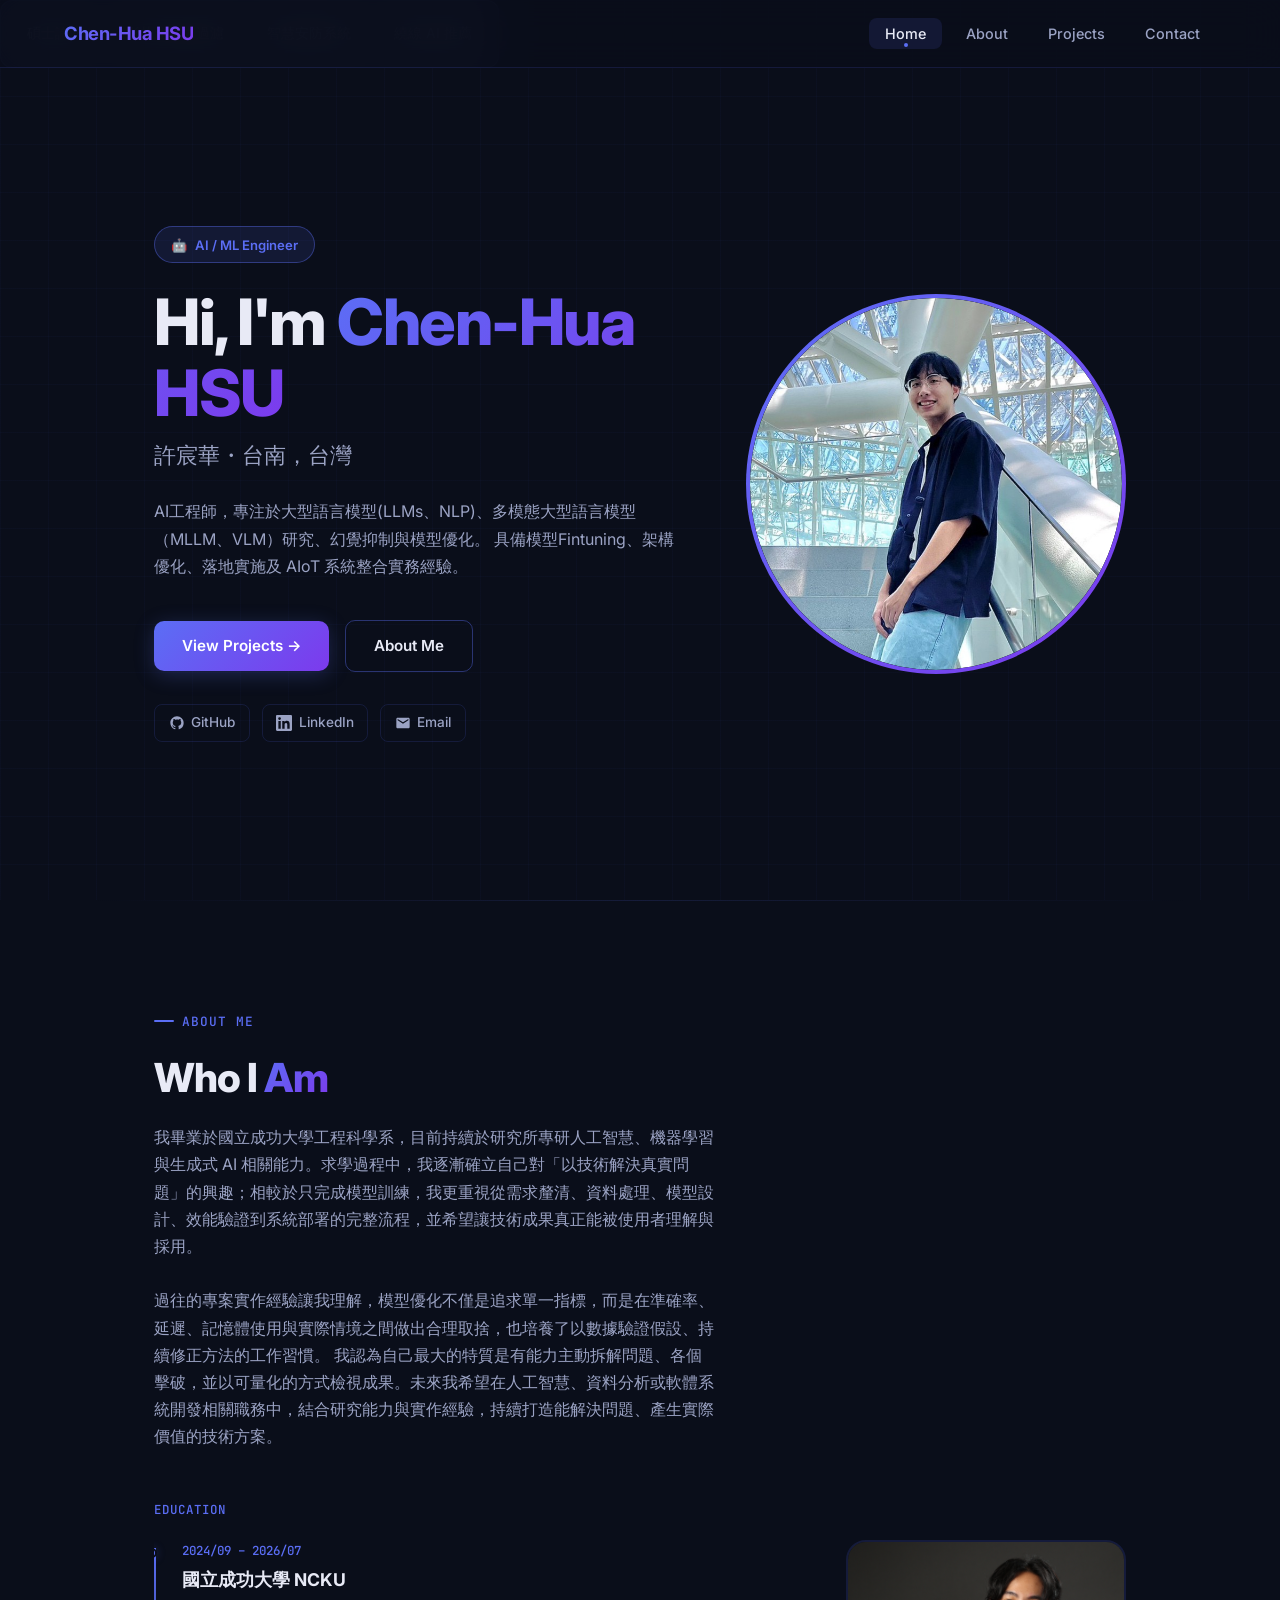
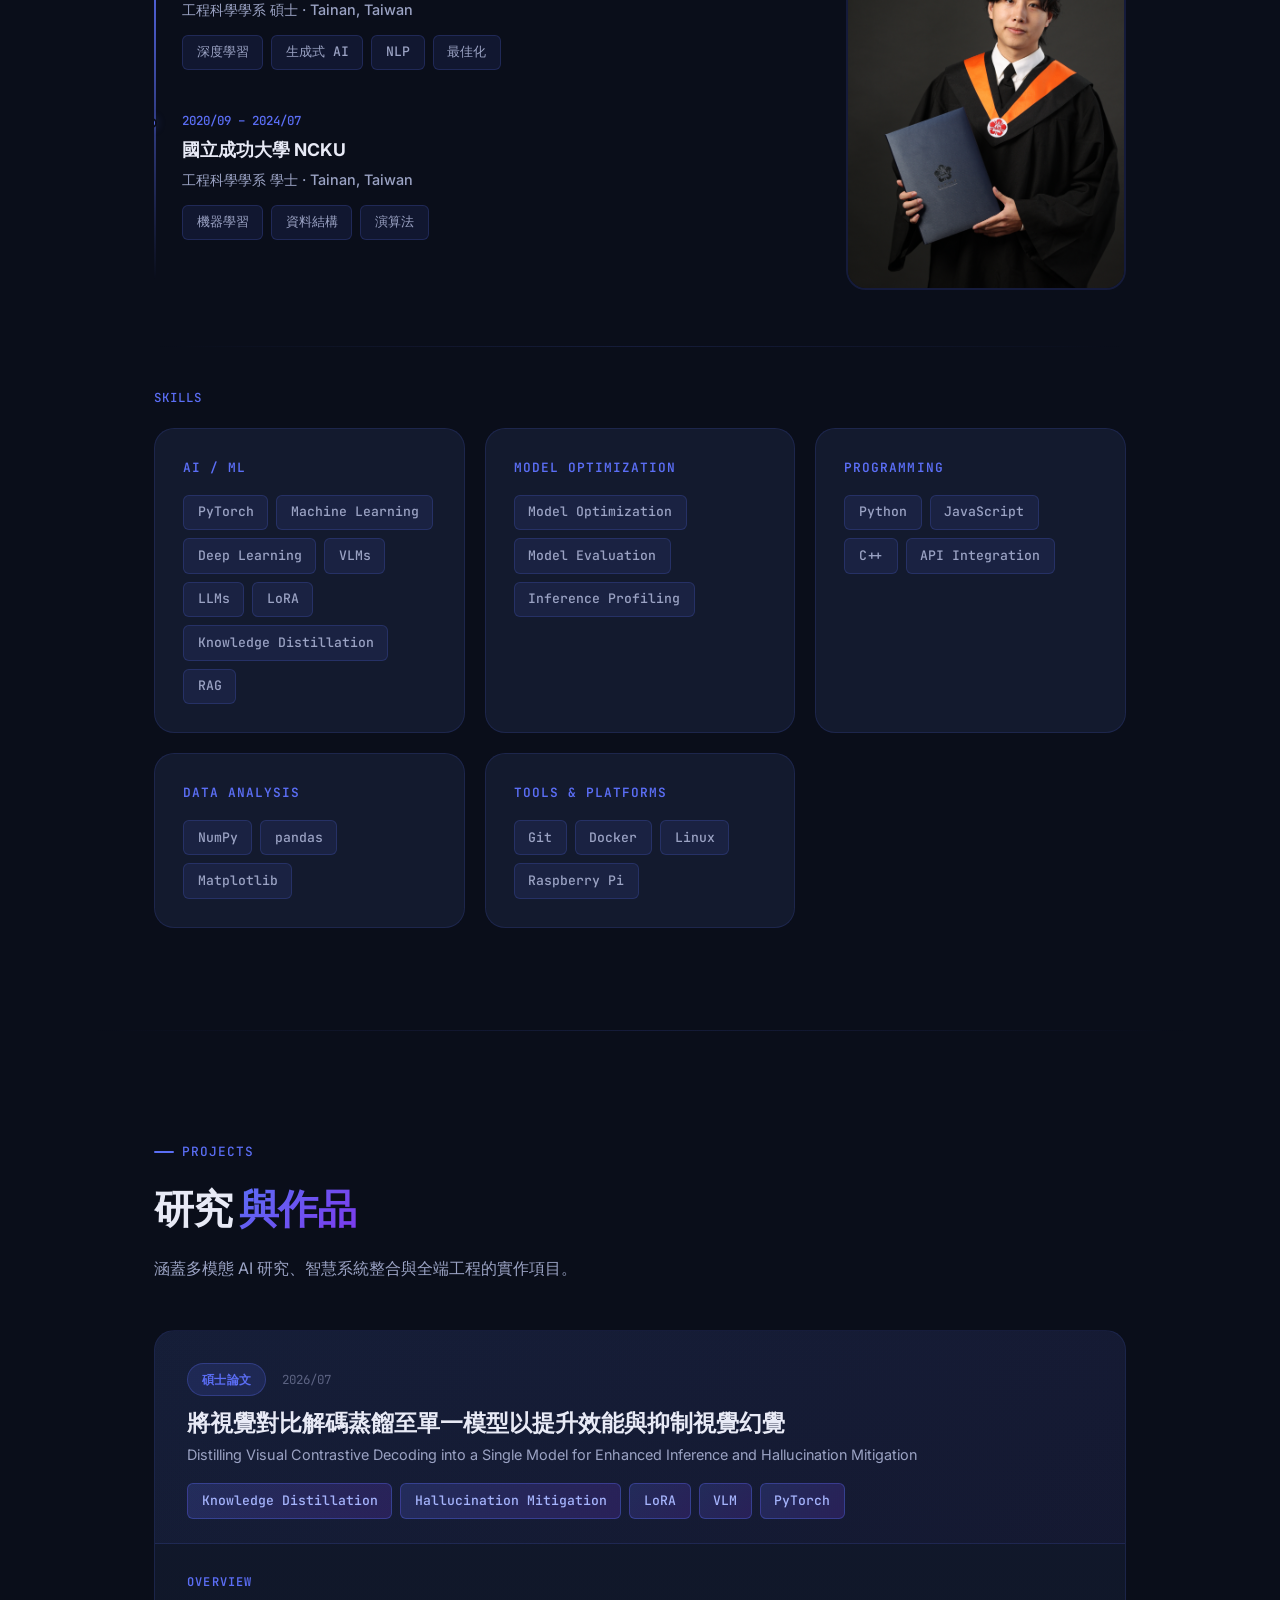
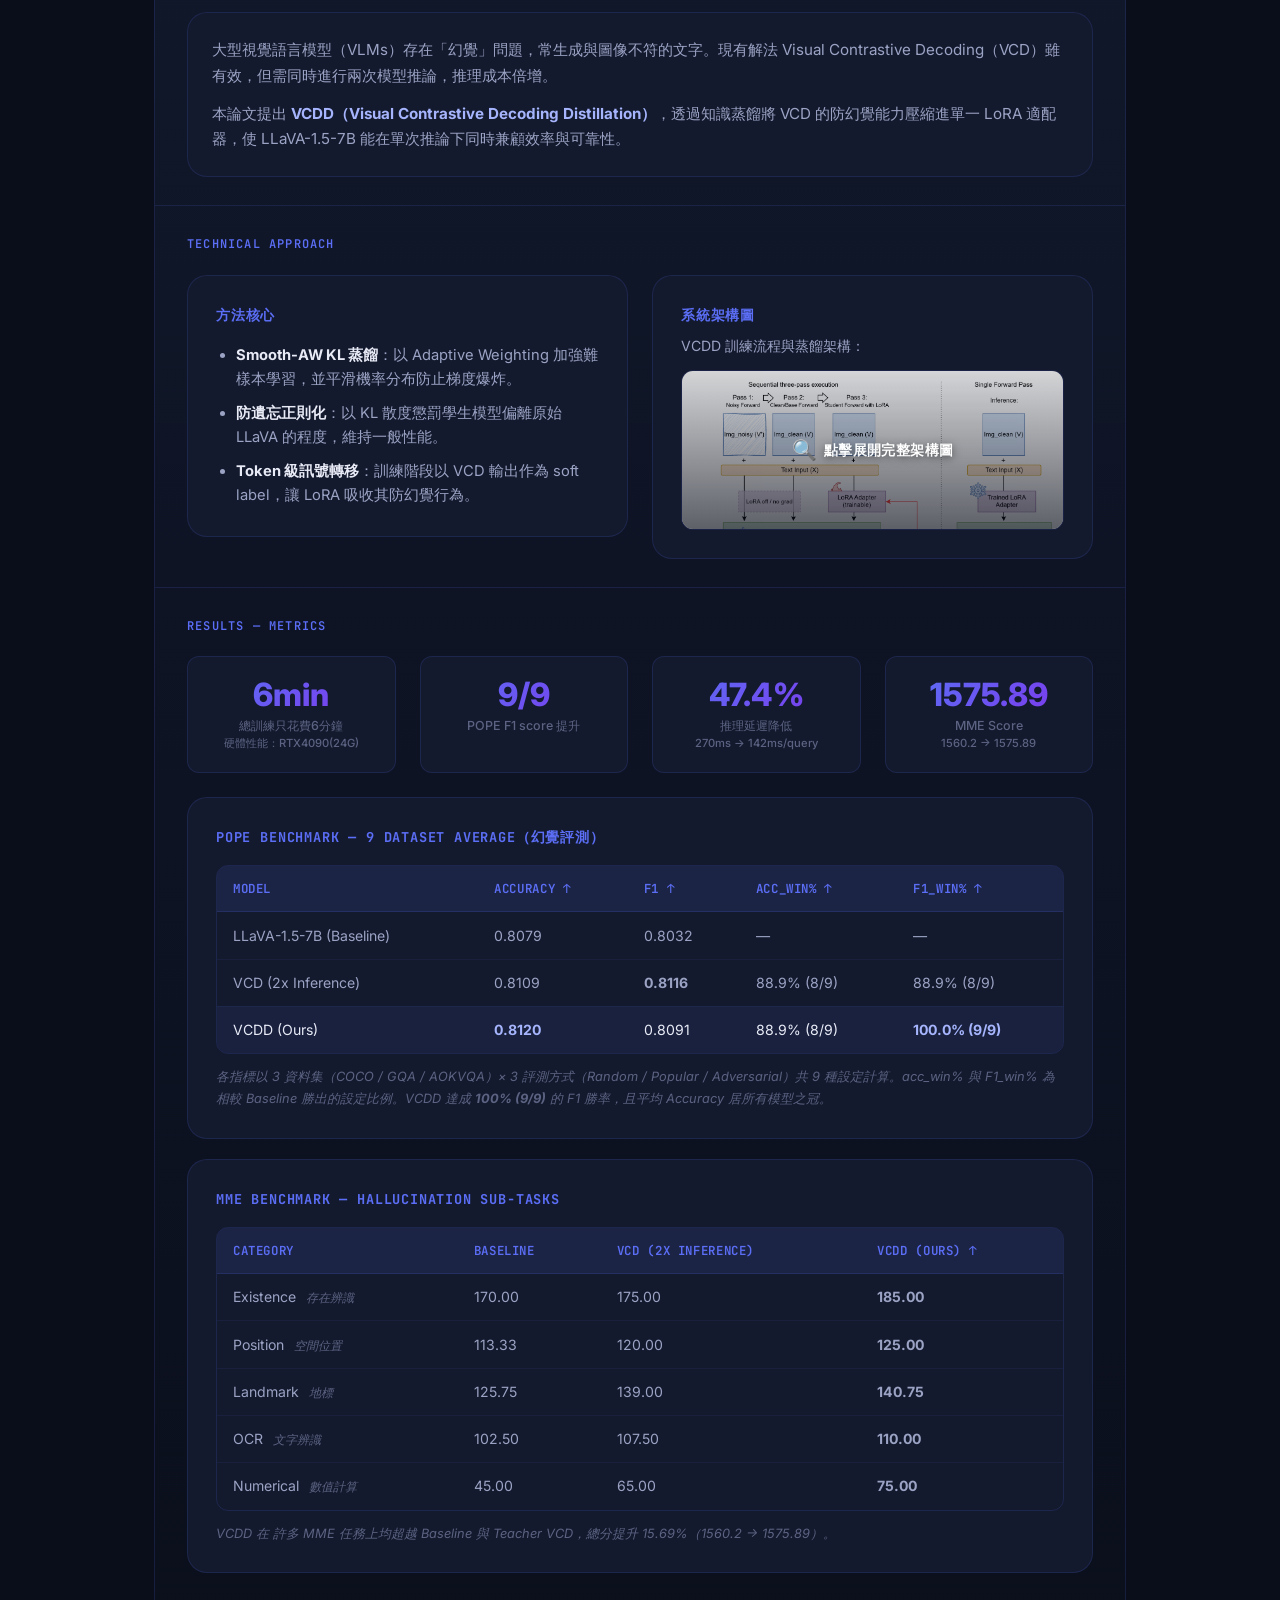
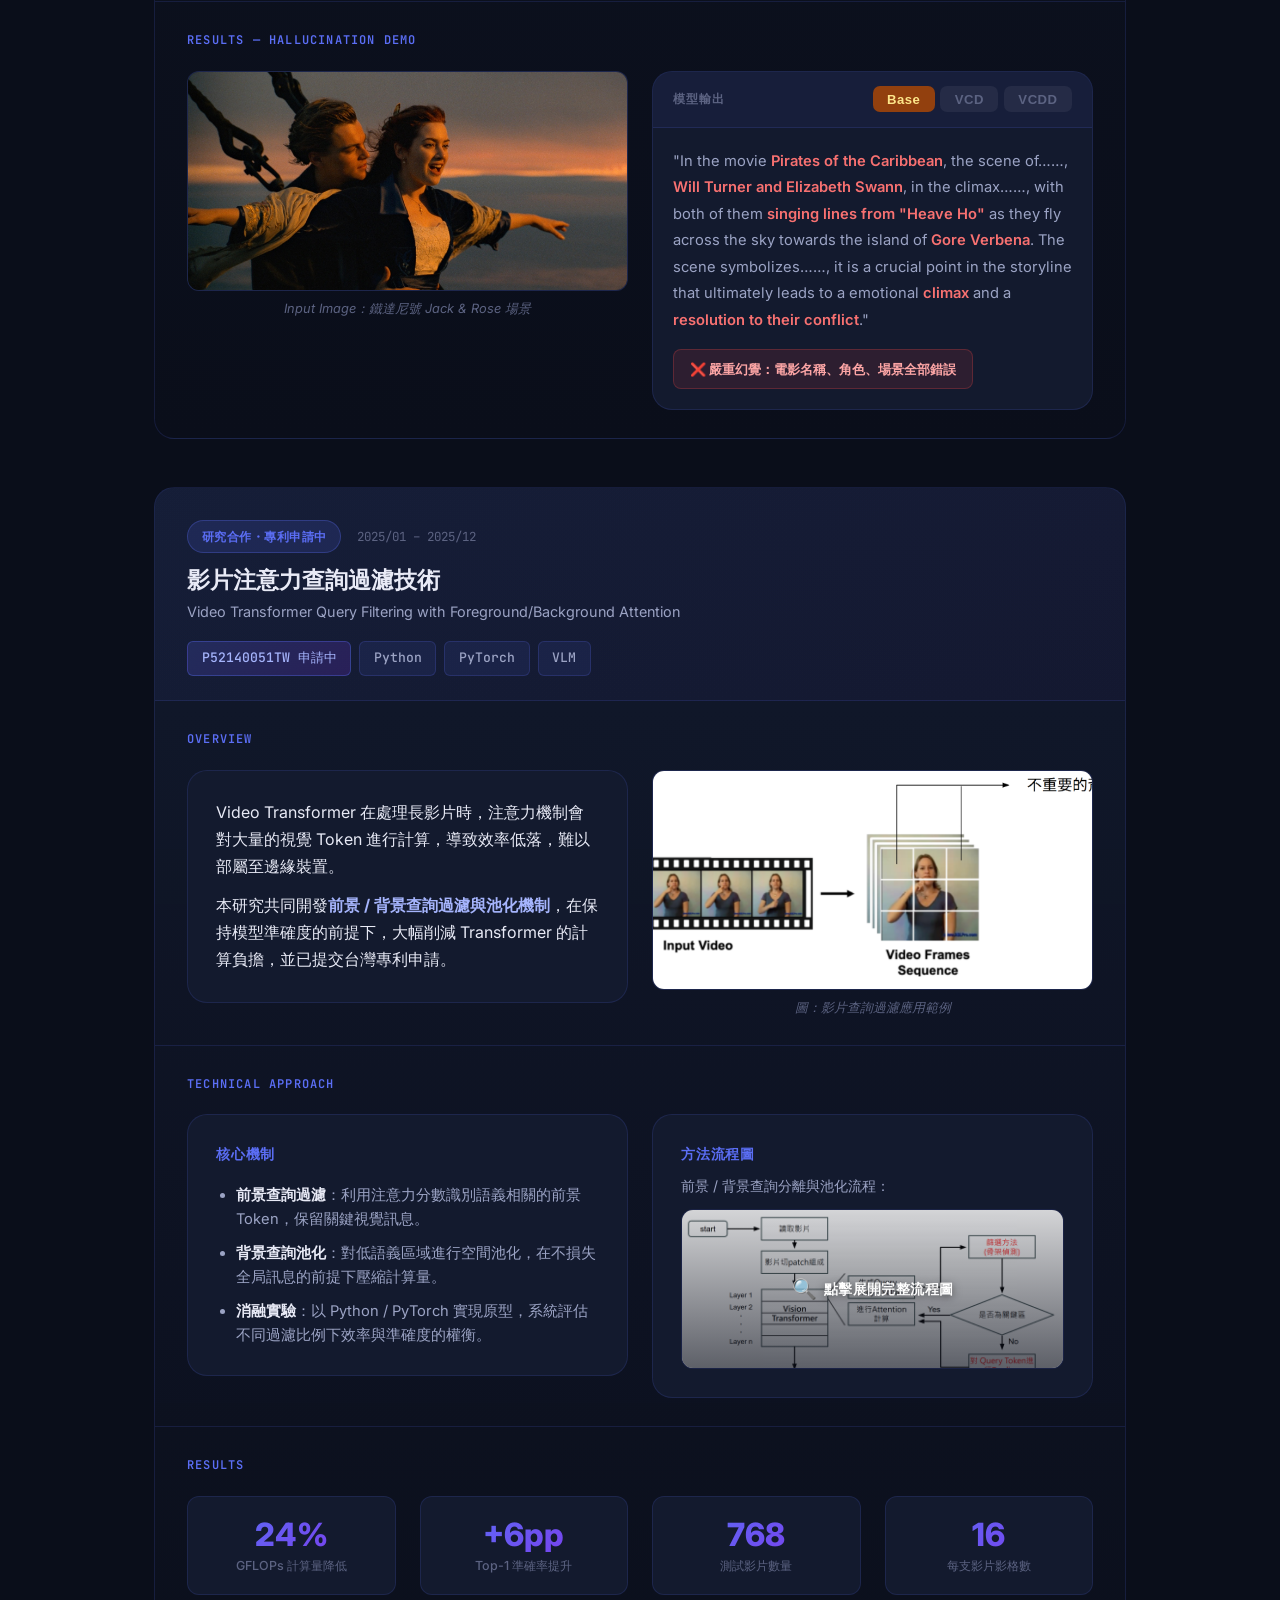
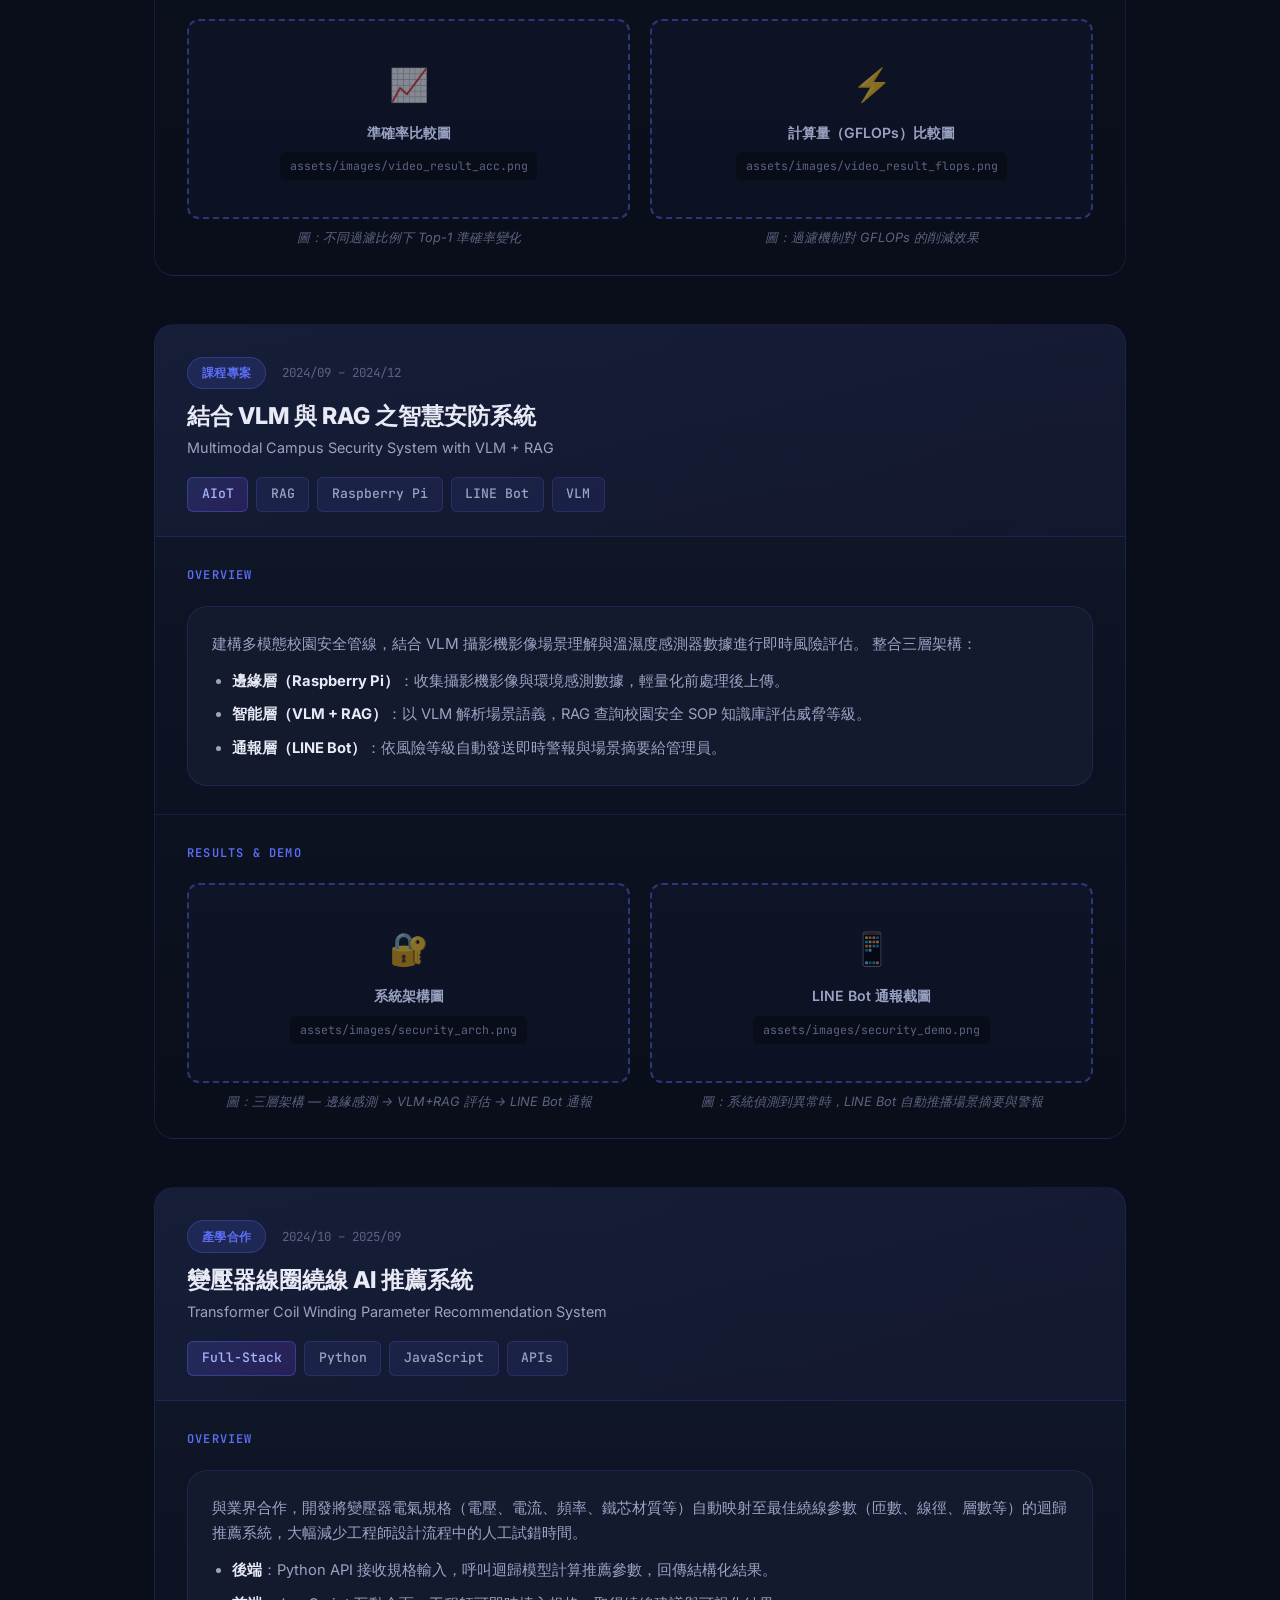
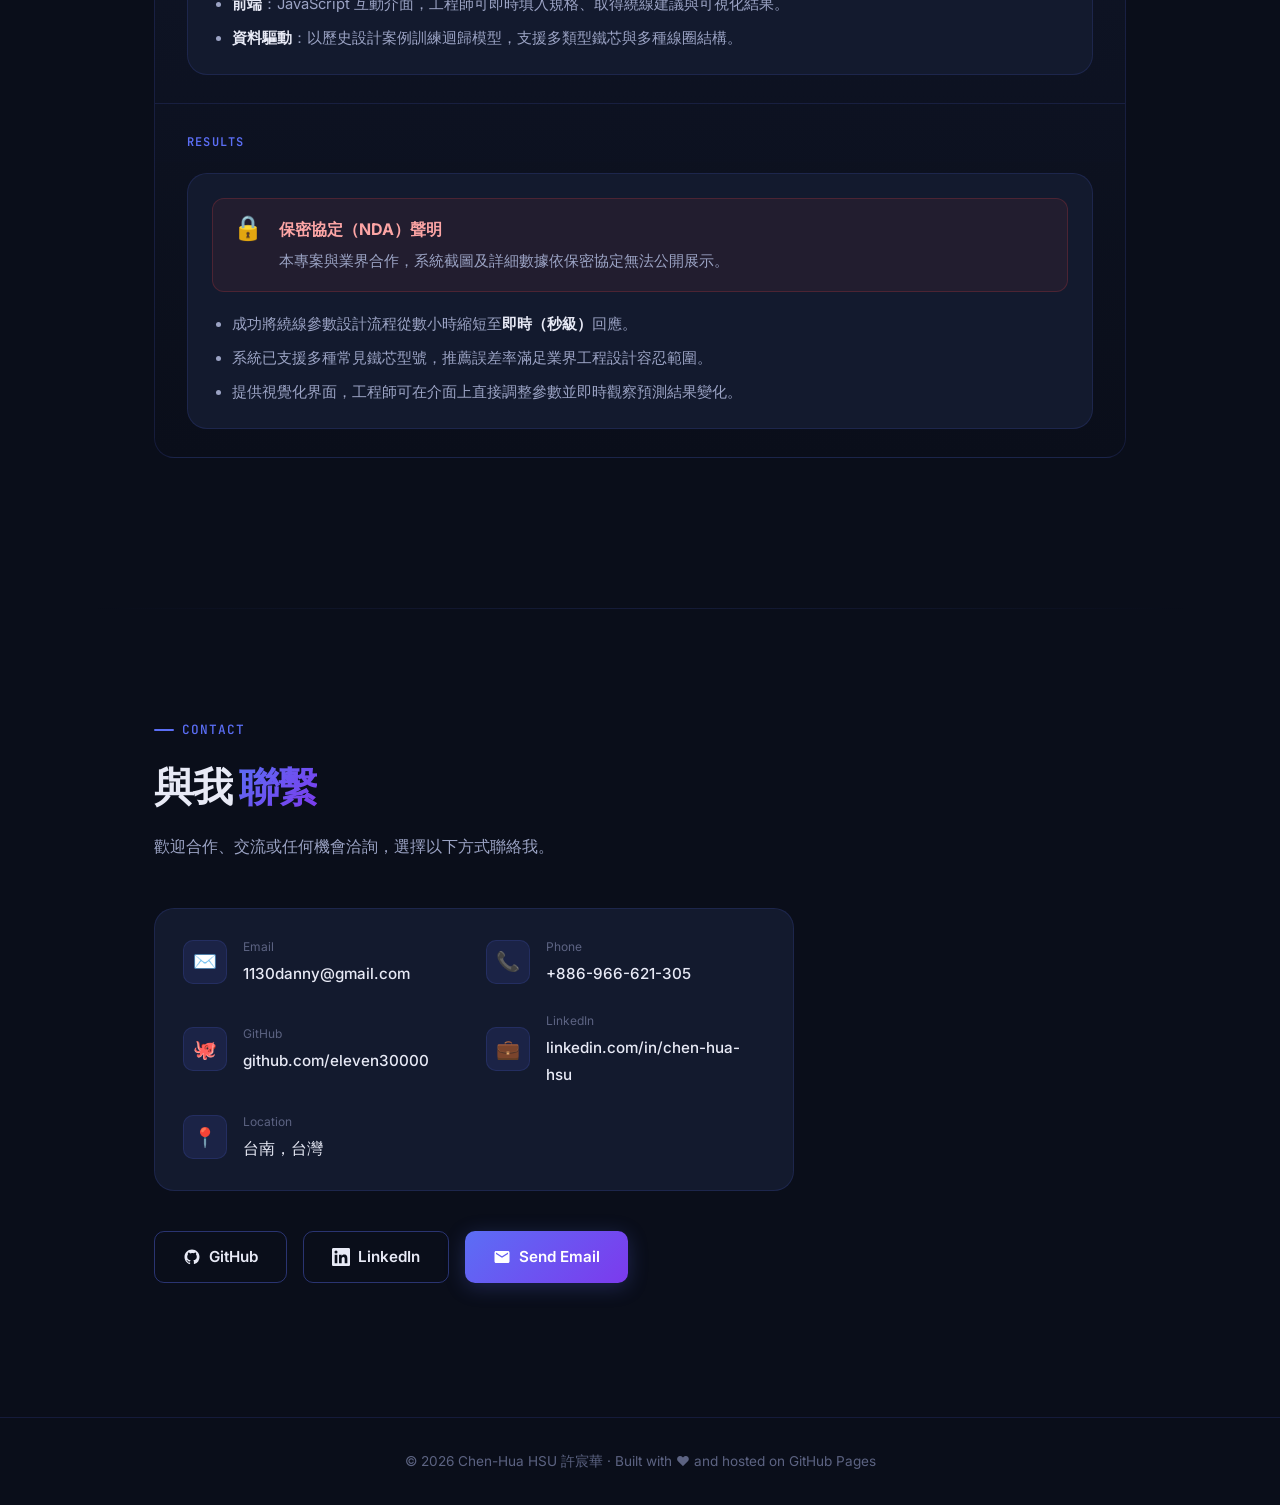
==== commit f024241e: "feat: make video_method expandable and standardize fixed sizes for all images - Preserve all user ma" ====
--- a/index.html
+++ b/index.html
@@ -239,22 +239,15 @@
             <div class="card arch-trigger-card">
               <div class="arch-card-header">
                 <h4 class="card-inner-title">系統架構圖</h4>
-                <button type="button" class="arch-expand-btn open-arch-trigger" id="openArchBtn" aria-label="點擊展開架構圖">
-                  <span class="arch-btn-icon">🔍</span>
-                  <span>展開大圖</span>
-                </button>
-              </div>
-              <p class="arch-card-desc">VCDD 訓練流程與蒸餾架構（點擊圖示或縮圖展開高清大圖）：</p>
-              <div class="arch-thumb-wrap open-arch-trigger" id="openArchModal" role="button" tabindex="0" title="點擊展開高解析度架構圖">
+              </div>
+              <p class="arch-card-desc">VCDD 訓練流程與蒸餾架構：</p>
+              <div class="arch-thumb-wrap open-arch-trigger open-lightbox-trigger" data-full="assets/images/thesis_arch.png" data-caption="圖：VCDD 訓練流程與蒸餾架構" id="openArchModal" role="button" tabindex="0"
+                title="點擊展開高解析度架構圖">
                 <img src="assets/images/thesis_arch.png" alt="VCDD 訓練流程與蒸餾架構" class="arch-thumb-img">
                 <div class="arch-thumb-overlay">
                   <span class="arch-overlay-icon">🔍</span>
                   <span class="arch-overlay-text">點擊展開完整架構圖</span>
                 </div>
-              </div>
-              <div class="arch-hint-bar">
-                <span class="arch-hint-icon">💡</span>
-                <span>展開後可檢視細節，點擊任意空白處即可復原</span>
               </div>
             </div>
           </div>
@@ -384,7 +377,7 @@
           <div class="proj-sub-content">
             <div class="example-demo reveal">
               <figure class="img-placeholder-wrap">
-                <img src="assets/images/thesis_example.png" alt="鐵達尼號輸入圖像" class="demo-img">
+                <img src="assets/images/thesis_example.png" alt="鐵達尼號輸入圖像" class="demo-img open-lightbox-trigger" data-full="assets/images/thesis_example.png" data-caption="Input Image：鐵達尼號 Jack &amp; Rose 場景" title="點擊放大檢視">
                 <figcaption>Input Image：鐵達尼號 Jack &amp; Rose 場景</figcaption>
               </figure>
               <div class="model-switcher" id="modelSwitcher">
@@ -462,7 +455,7 @@
           <div class="proj-sub-content two-col">
             <div class="card">
               <p>
-                Video Transformer 在處理長影片時，注意力機制會對大量的視覺 Token 進行計算，導致計算量隨影格數二次方成長，效率低落。
+                Video Transformer 在處理長影片時，注意力機制會對大量的視覺 Token 進行計算，導致效率低落，難以部屬至邊緣裝置。
               </p>
               <p style="margin-top:0.75rem;">
                 本研究共同開發<strong class="highlight">前景 / 背景查詢過濾與池化機制</strong>，在保持模型準確度的前提下，大幅削減 Transformer
@@ -470,13 +463,8 @@
               </p>
             </div>
             <figure class="img-placeholder-wrap">
-              <!-- ★ 替換為 <img src="assets/images/video_overview.png" alt="影片查詢過濾概覽"> -->
-              <div class="img-placeholder" data-label="研究概覽圖">
-                <span class="ip-icon">🎥</span>
-                <span class="ip-text">研究概覽示意圖</span>
-                <span class="ip-hint">assets/images/video_overview.png</span>
-              </div>
-              <figcaption>圖：影片 Transformer 查詢過濾架構概覽</figcaption>
+              <img src="assets/images/video_example.png" alt="影片查詢過濾應用範例" class="open-lightbox-trigger" data-full="assets/images/video_example.png" data-caption="圖：影片查詢過濾應用範例" title="點擊放大檢視">
+              <figcaption>圖：影片查詢過濾應用範例</figcaption>
             </figure>
           </div>
         </div>
@@ -485,15 +473,20 @@
         <div class="proj-subsection">
           <div class="proj-sub-label">Technical Approach</div>
           <div class="proj-sub-content two-col reverse">
-            <figure class="img-placeholder-wrap">
-              <!-- ★ 替換為 <img src="assets/images/video_method.png" alt="方法架構圖"> -->
-              <div class="img-placeholder" data-label="方法架構圖">
-                <span class="ip-icon">🖼️</span>
-                <span class="ip-text">方法架構圖</span>
-                <span class="ip-hint">assets/images/video_method.png</span>
-              </div>
-              <figcaption>圖：前景 / 背景查詢分離與池化流程</figcaption>
-            </figure>
+            <div class="card arch-trigger-card">
+              <div class="arch-card-header">
+                <h4 class="card-inner-title">方法流程圖</h4>
+              </div>
+              <p class="arch-card-desc">前景 / 背景查詢分離與池化流程：</p>
+              <div class="arch-thumb-wrap open-lightbox-trigger" data-full="assets/images/video_method.png" data-caption="圖：前景 / 背景查詢分離與池化流程" role="button" tabindex="0"
+                title="點擊展開高解析度流程圖">
+                <img src="assets/images/video_method.png" alt="方法流程圖" class="arch-thumb-img">
+                <div class="arch-thumb-overlay">
+                  <span class="arch-overlay-icon">🔍</span>
+                  <span class="arch-overlay-text">點擊展開完整流程圖</span>
+                </div>
+              </div>
+            </div>
             <div class="card">
               <h4 class="card-inner-title">核心機制</h4>
               <ul class="proj-list">
@@ -747,10 +740,10 @@
     <div class="lightbox-dialog">
       <button type="button" class="lightbox-close" id="closeArchModal" aria-label="關閉架構圖">✕</button>
       <div class="lightbox-img-box">
-        <img src="assets/images/thesis_arch.png" alt="VCDD 訓練流程與蒸餾架構完整大圖" class="lightbox-img">
+        <img id="lightboxImg" src="assets/images/thesis_arch.png" alt="完整大圖" class="lightbox-img">
       </div>
       <div class="lightbox-footer">
-        <span>圖：VCDD 訓練流程與蒸餾架構 · 點擊空白處或按 ESC 即可復原</span>
+        <span id="lightboxCaption">圖：VCDD 訓練流程與蒸餾架構</span>
       </div>
     </div>
   </div>
--- a/css/style.css
+++ b/css/style.css
@@ -304,9 +304,23 @@
   text-align:center; font-style:italic; line-height:1.4;
 }
 .img-placeholder-wrap img {
-  width:100%; height:auto;
-  border-radius:var(--radius); border:1px solid var(--border);
-  object-fit:cover; display:block;
+  width: 100%;
+  height: 220px;
+  max-height: 220px;
+  border-radius: var(--radius);
+  border: 1px solid var(--border);
+  object-fit: cover;
+  display: block;
+  background: var(--bg-card);
+  transition: all var(--transition);
+}
+.img-placeholder-wrap img.open-lightbox-trigger {
+  cursor: pointer;
+}
+.img-placeholder-wrap img.open-lightbox-trigger:hover {
+  border-color: var(--accent);
+  box-shadow: 0 0 16px var(--accent-glow);
+  transform: translateY(-2px);
 }
 .img-placeholder {
   width:100%; min-height:200px;
@@ -439,9 +453,20 @@
   align-items: start;
 }
 .demo-img {
-  width: 100%; border-radius: var(--radius);
+  width: 100%;
+  height: 280px;
+  border-radius: var(--radius);
   border: 1px solid var(--border);
-  object-fit: cover; display: block;
+  object-fit: cover;
+  display: block;
+  cursor: pointer;
+  background: var(--bg-card);
+  transition: all var(--transition);
+}
+.demo-img:hover {
+  border-color: var(--accent);
+  box-shadow: 0 0 16px var(--accent-glow);
+  transform: translateY(-2px);
 }
 
 /* ===== MODEL OUTPUT SWITCHER ===== */
@@ -503,6 +528,11 @@
 @media (max-width: 768px) {
   .example-demo { grid-template-columns: 1fr; }
   .edu-col { grid-template-columns: 1fr; }
+  .edu-float { width: 180px; max-width: 45%; }
+  .edu-float .edu-photo { height: 230px; }
+  .demo-img { height: 220px; }
+  .img-placeholder-wrap img { height: 180px; }
+  .arch-thumb-wrap { height: 150px; }
 }
 
 /* ===== EDUCATION — float layout (portrait + landscape safe) ===== */
@@ -519,7 +549,8 @@
 }
 .edu-float .edu-photo {
   width: 100%;
-  height: auto;
+  height: 350px;
+  object-fit: cover;
   border-radius: var(--radius-lg);
   border: 2px solid var(--border);
   display: block;
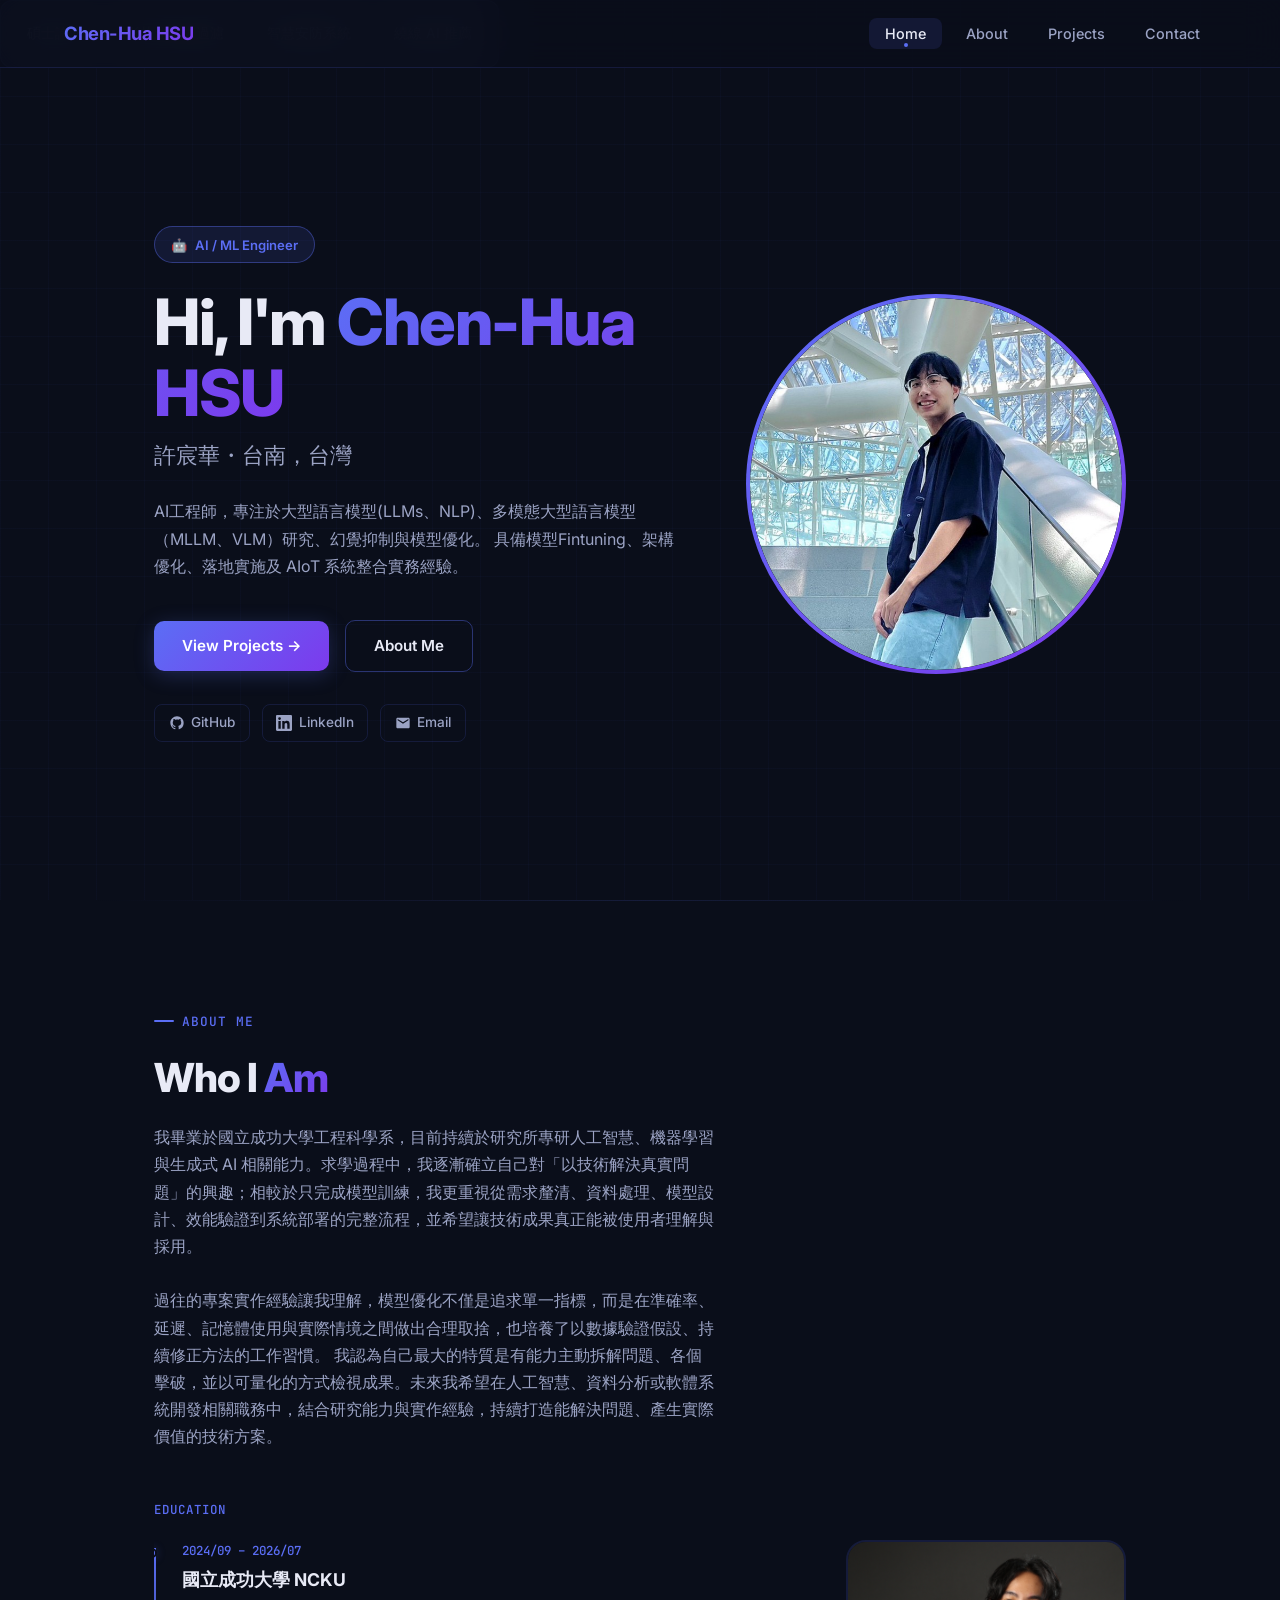
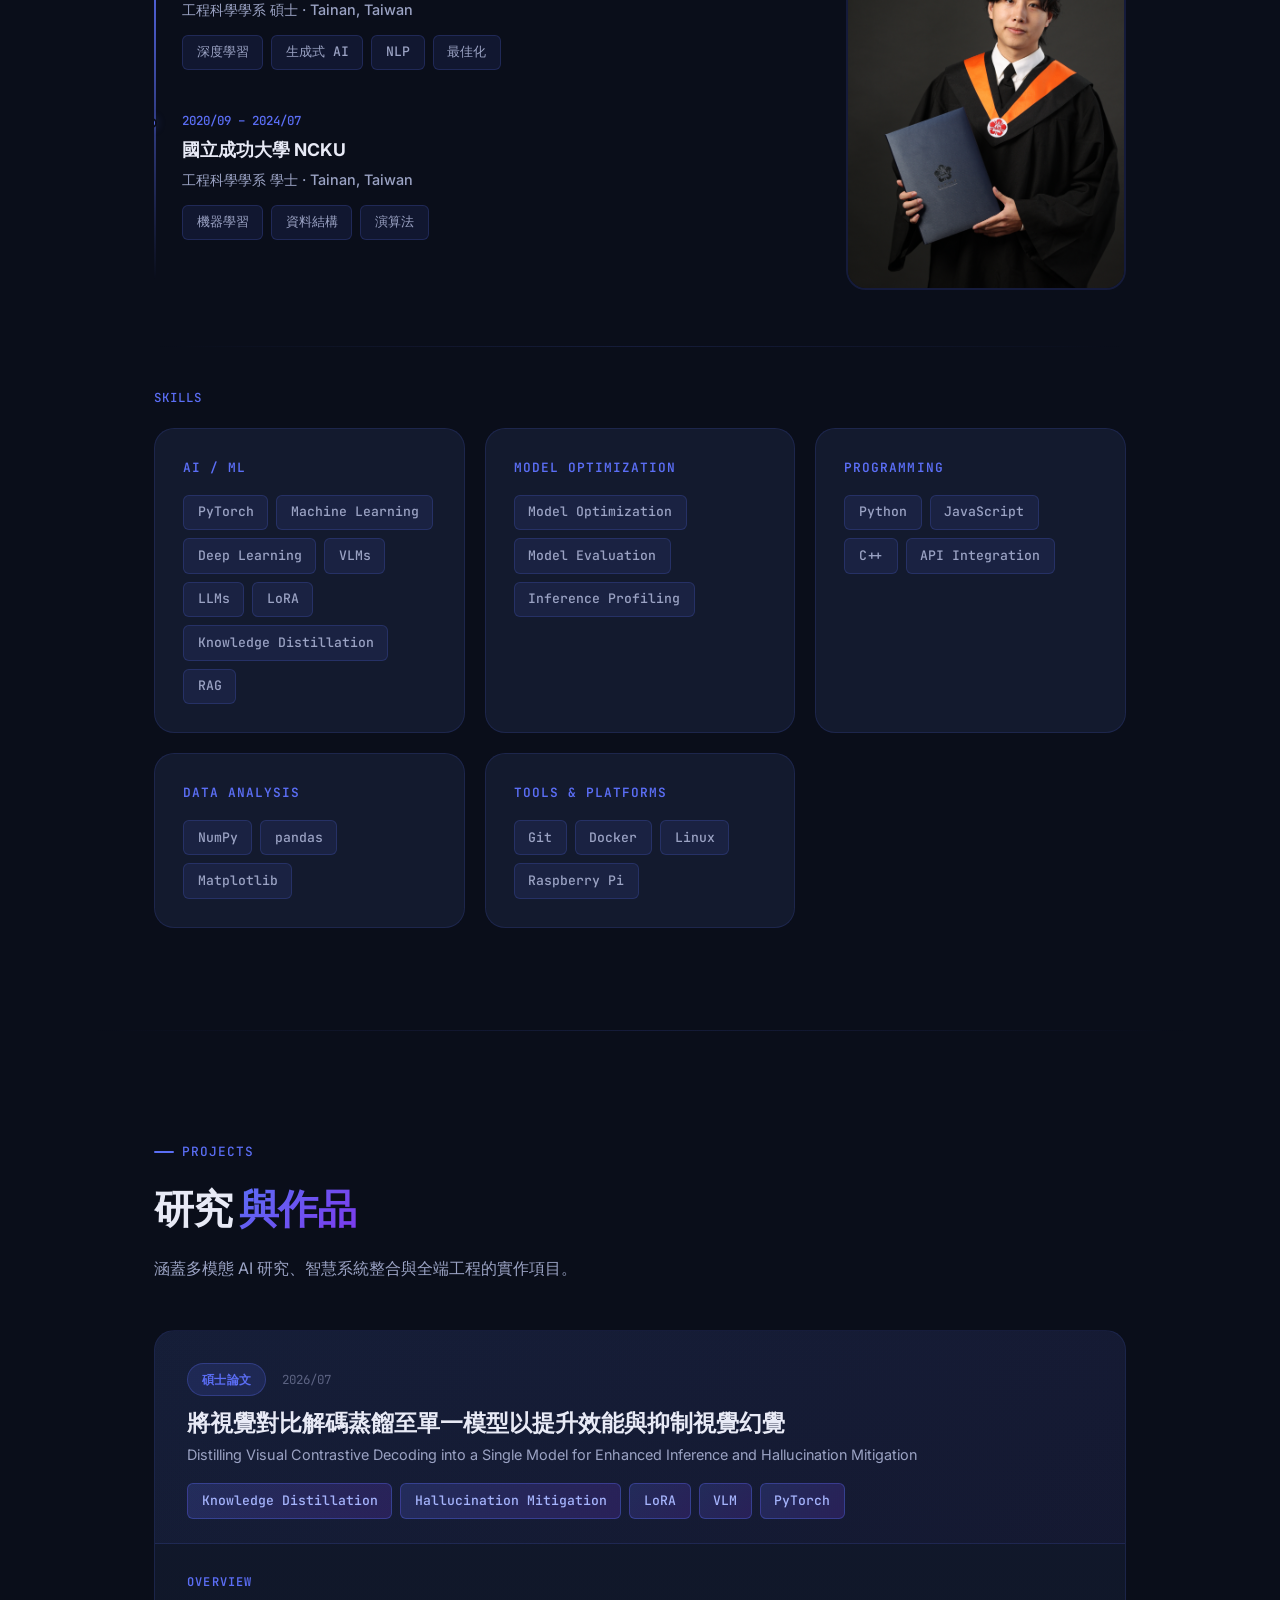
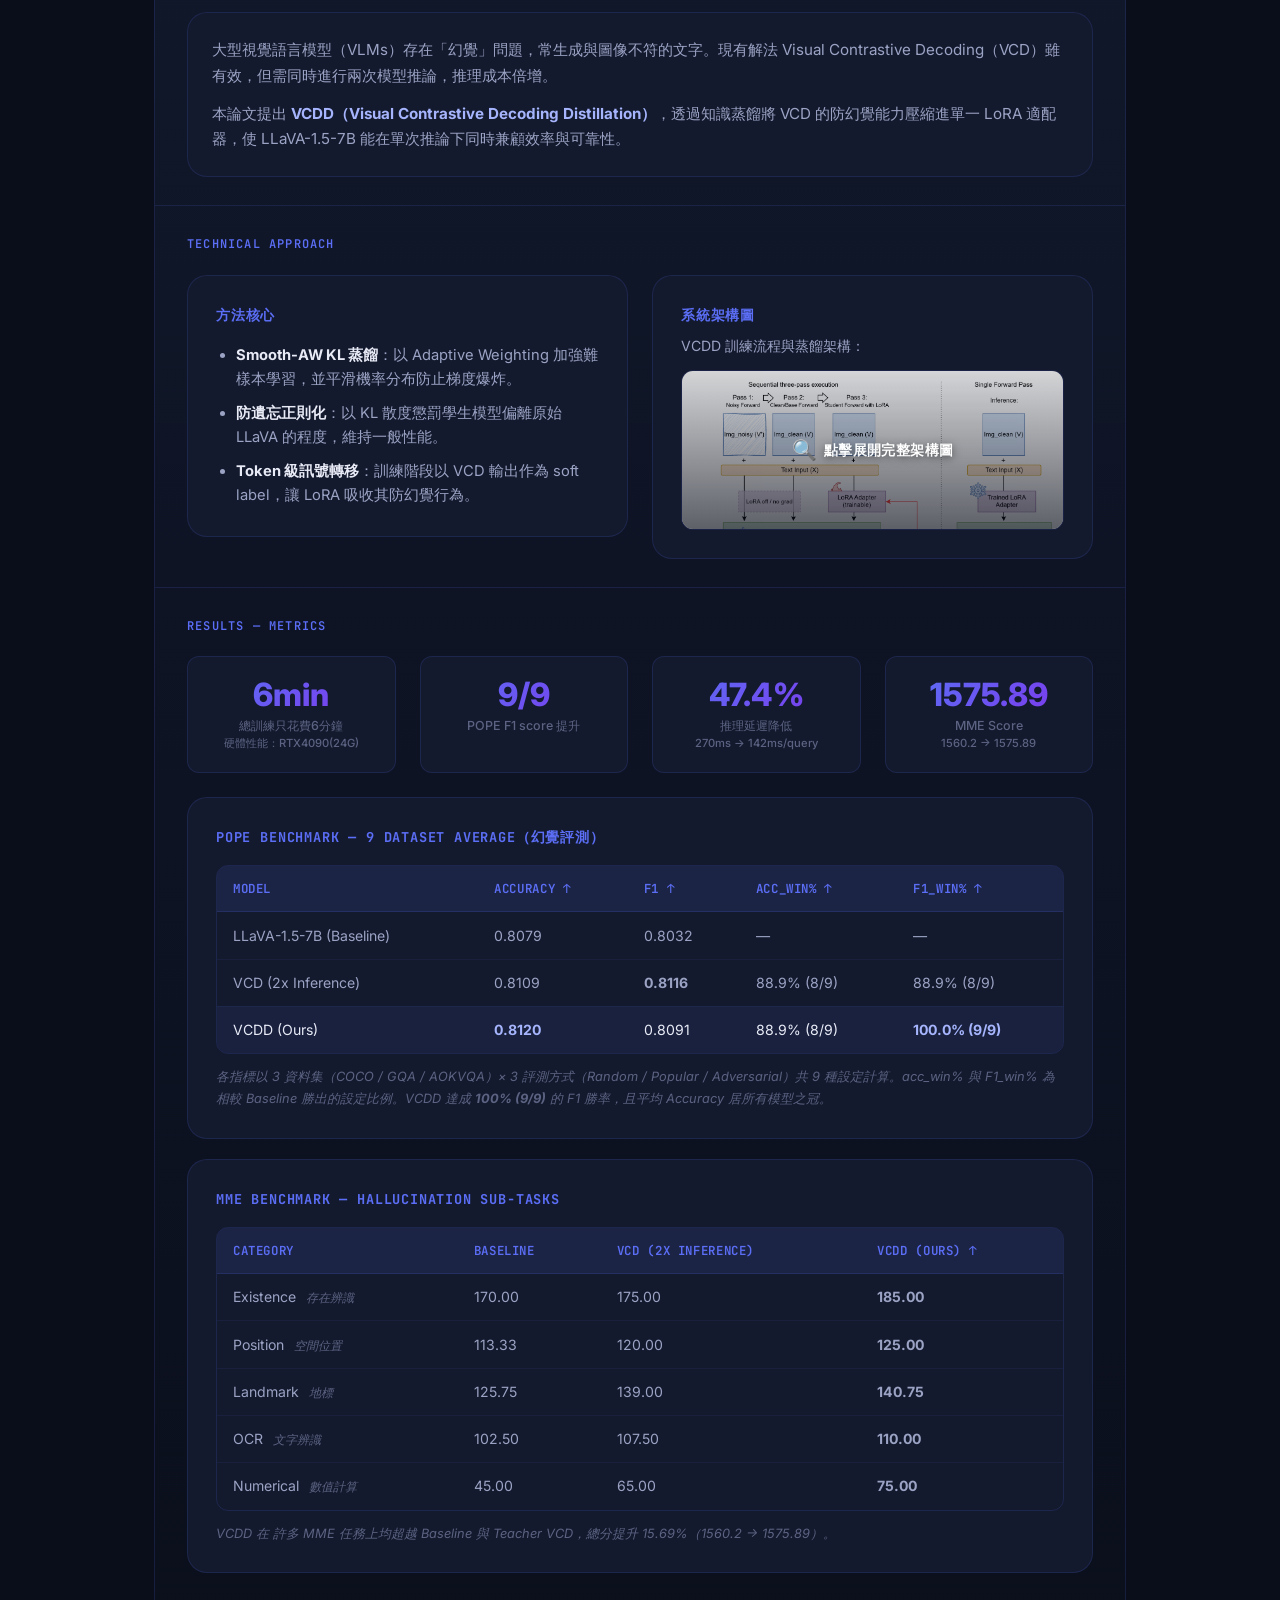
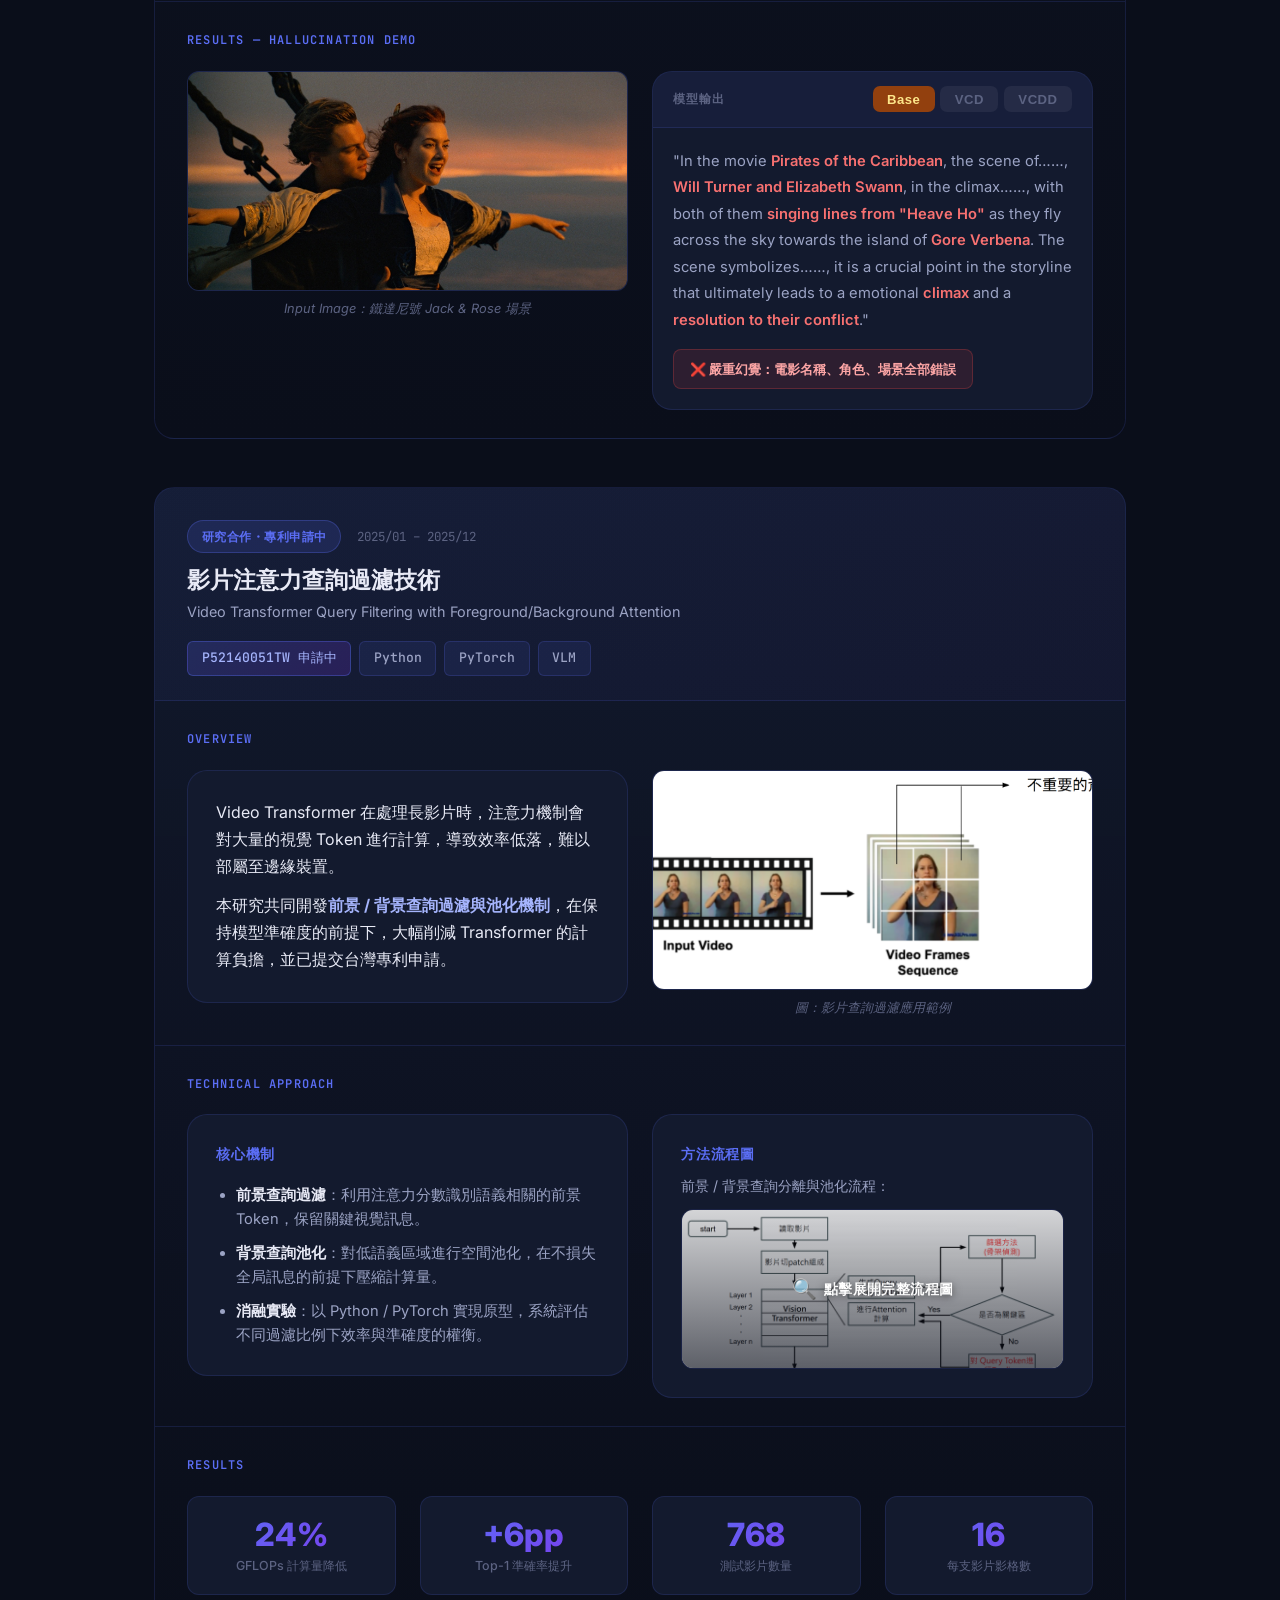
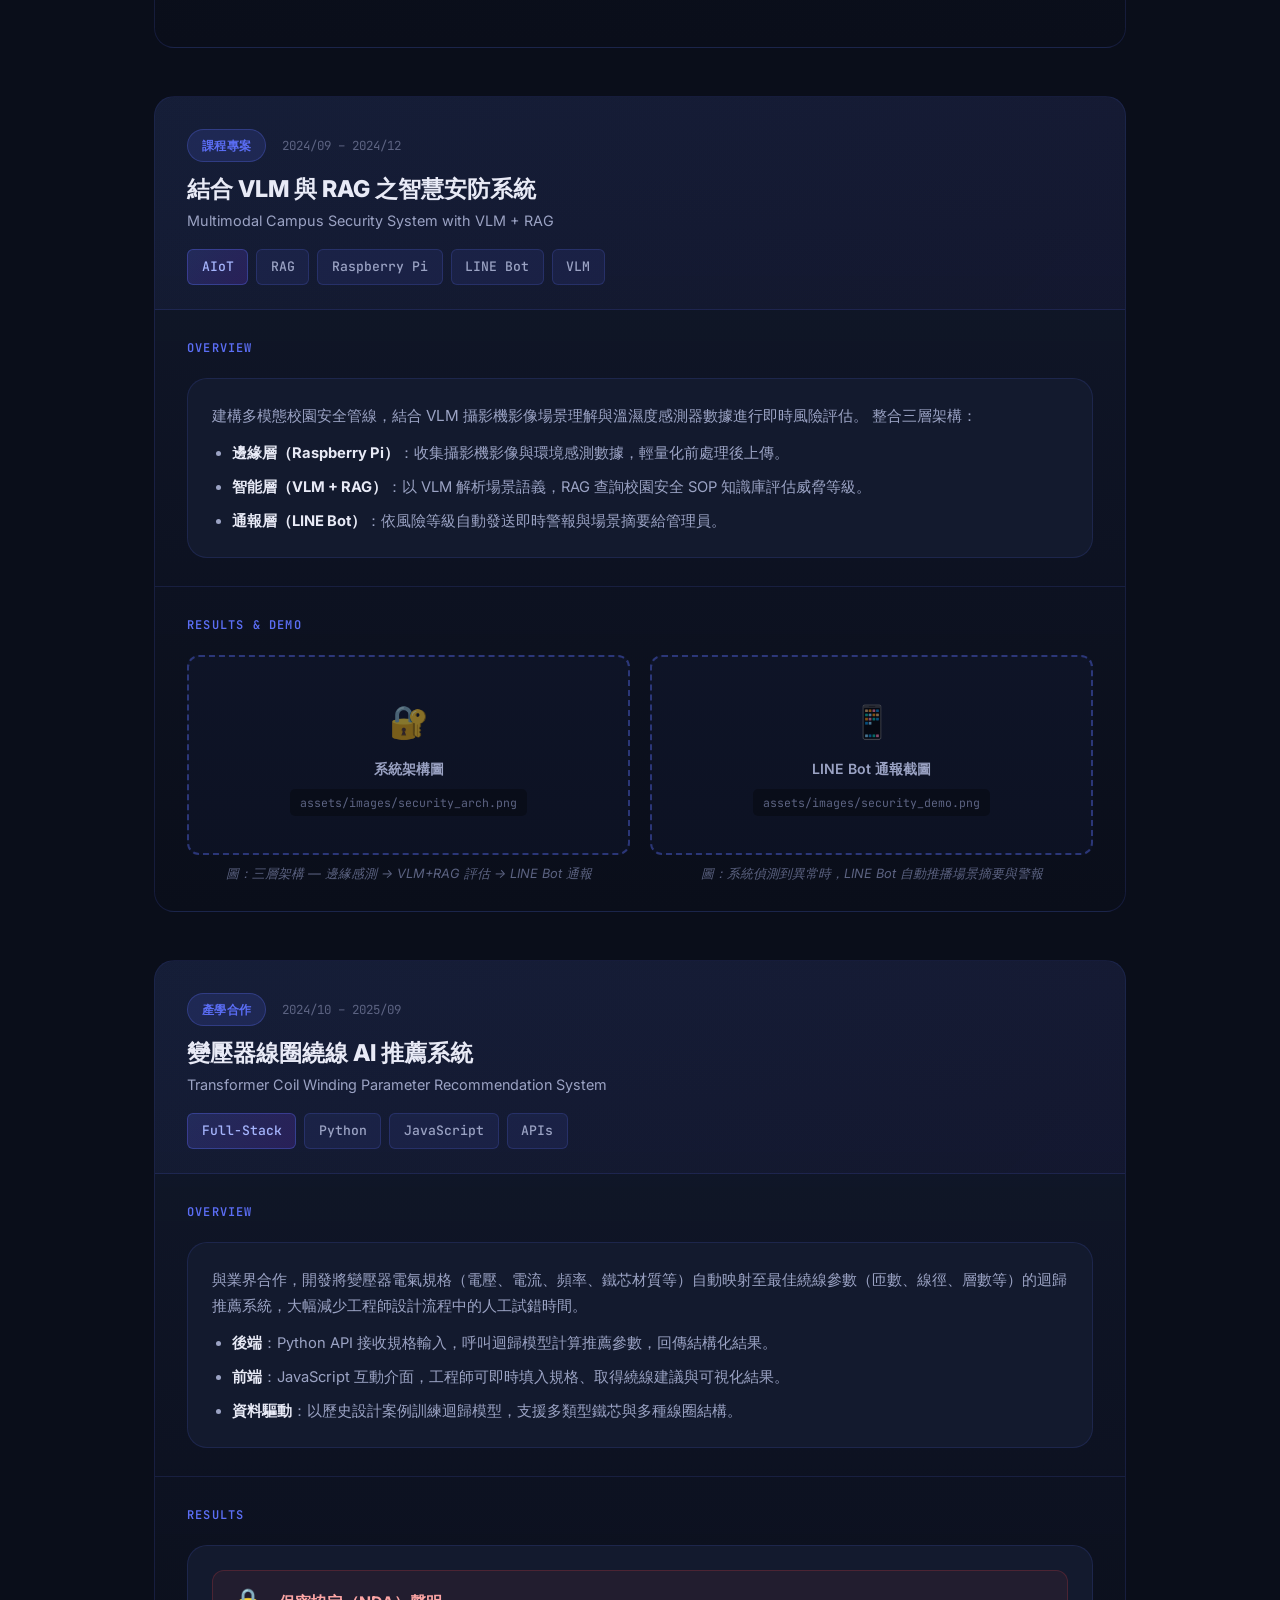
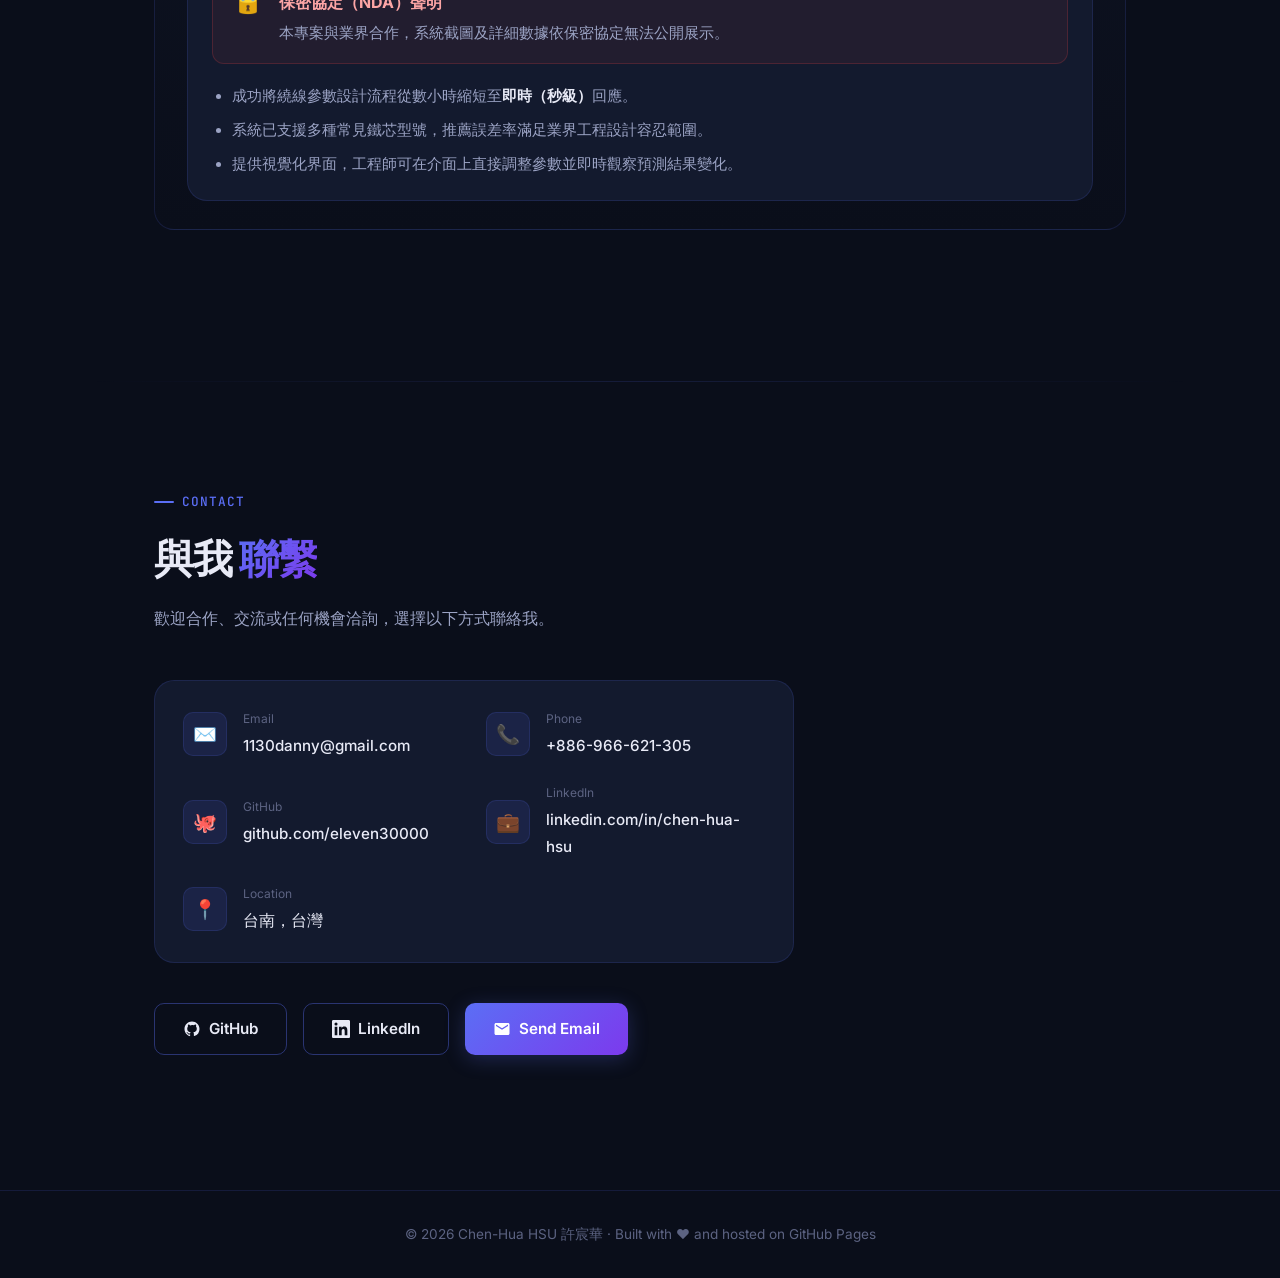
==== commit e215bd1b: "fix: keep video_example.png static without lightbox zoom - Remove lightbox expand trigger from video" ====
--- a/index.html
+++ b/index.html
@@ -241,8 +241,9 @@
                 <h4 class="card-inner-title">系統架構圖</h4>
               </div>
               <p class="arch-card-desc">VCDD 訓練流程與蒸餾架構：</p>
-              <div class="arch-thumb-wrap open-arch-trigger open-lightbox-trigger" data-full="assets/images/thesis_arch.png" data-caption="圖：VCDD 訓練流程與蒸餾架構" id="openArchModal" role="button" tabindex="0"
-                title="點擊展開高解析度架構圖">
+              <div class="arch-thumb-wrap open-arch-trigger open-lightbox-trigger"
+                data-full="assets/images/thesis_arch.png" data-caption="圖：VCDD 訓練流程與蒸餾架構" id="openArchModal"
+                role="button" tabindex="0" title="點擊展開高解析度架構圖">
                 <img src="assets/images/thesis_arch.png" alt="VCDD 訓練流程與蒸餾架構" class="arch-thumb-img">
                 <div class="arch-thumb-overlay">
                   <span class="arch-overlay-icon">🔍</span>
@@ -377,7 +378,9 @@
           <div class="proj-sub-content">
             <div class="example-demo reveal">
               <figure class="img-placeholder-wrap">
-                <img src="assets/images/thesis_example.png" alt="鐵達尼號輸入圖像" class="demo-img open-lightbox-trigger" data-full="assets/images/thesis_example.png" data-caption="Input Image：鐵達尼號 Jack &amp; Rose 場景" title="點擊放大檢視">
+                <img src="assets/images/thesis_example.png" alt="鐵達尼號輸入圖像" class="demo-img open-lightbox-trigger"
+                  data-full="assets/images/thesis_example.png" data-caption="Input Image：鐵達尼號 Jack &amp; Rose 場景"
+                  title="點擊放大檢視">
                 <figcaption>Input Image：鐵達尼號 Jack &amp; Rose 場景</figcaption>
               </figure>
               <div class="model-switcher" id="modelSwitcher">
@@ -463,7 +466,7 @@
               </p>
             </div>
             <figure class="img-placeholder-wrap">
-              <img src="assets/images/video_example.png" alt="影片查詢過濾應用範例" class="open-lightbox-trigger" data-full="assets/images/video_example.png" data-caption="圖：影片查詢過濾應用範例" title="點擊放大檢視">
+              <img src="assets/images/video_example.png" alt="影片查詢過濾應用範例">
               <figcaption>圖：影片查詢過濾應用範例</figcaption>
             </figure>
           </div>
@@ -478,8 +481,8 @@
                 <h4 class="card-inner-title">方法流程圖</h4>
               </div>
               <p class="arch-card-desc">前景 / 背景查詢分離與池化流程：</p>
-              <div class="arch-thumb-wrap open-lightbox-trigger" data-full="assets/images/video_method.png" data-caption="圖：前景 / 背景查詢分離與池化流程" role="button" tabindex="0"
-                title="點擊展開高解析度流程圖">
+              <div class="arch-thumb-wrap open-lightbox-trigger" data-full="assets/images/video_method.png"
+                data-caption="圖：前景 / 背景查詢分離與池化流程" role="button" tabindex="0" title="點擊展開高解析度流程圖">
                 <img src="assets/images/video_method.png" alt="方法流程圖" class="arch-thumb-img">
                 <div class="arch-thumb-overlay">
                   <span class="arch-overlay-icon">🔍</span>
@@ -519,26 +522,6 @@
                 <div class="stat-number">16</div>
                 <div class="stat-label">每支影片影格數</div>
               </div>
-            </div>
-            <div class="img-grid-2">
-              <figure class="img-placeholder-wrap reveal">
-                <!-- ★ 替換為 <img src="assets/images/video_result1.png" alt="準確率比較"> -->
-                <div class="img-placeholder" data-label="準確率比較圖">
-                  <span class="ip-icon">📈</span>
-                  <span class="ip-text">準確率比較圖</span>
-                  <span class="ip-hint">assets/images/video_result_acc.png</span>
-                </div>
-                <figcaption>圖：不同過濾比例下 Top-1 準確率變化</figcaption>
-              </figure>
-              <figure class="img-placeholder-wrap reveal">
-                <!-- ★ 替換為 <img src="assets/images/video_result2.png" alt="GFLOPs 比較"> -->
-                <div class="img-placeholder" data-label="計算量比較圖">
-                  <span class="ip-icon">⚡</span>
-                  <span class="ip-text">計算量（GFLOPs）比較圖</span>
-                  <span class="ip-hint">assets/images/video_result_flops.png</span>
-                </div>
-                <figcaption>圖：過濾機制對 GFLOPs 的削減效果</figcaption>
-              </figure>
             </div>
           </div>
         </div>
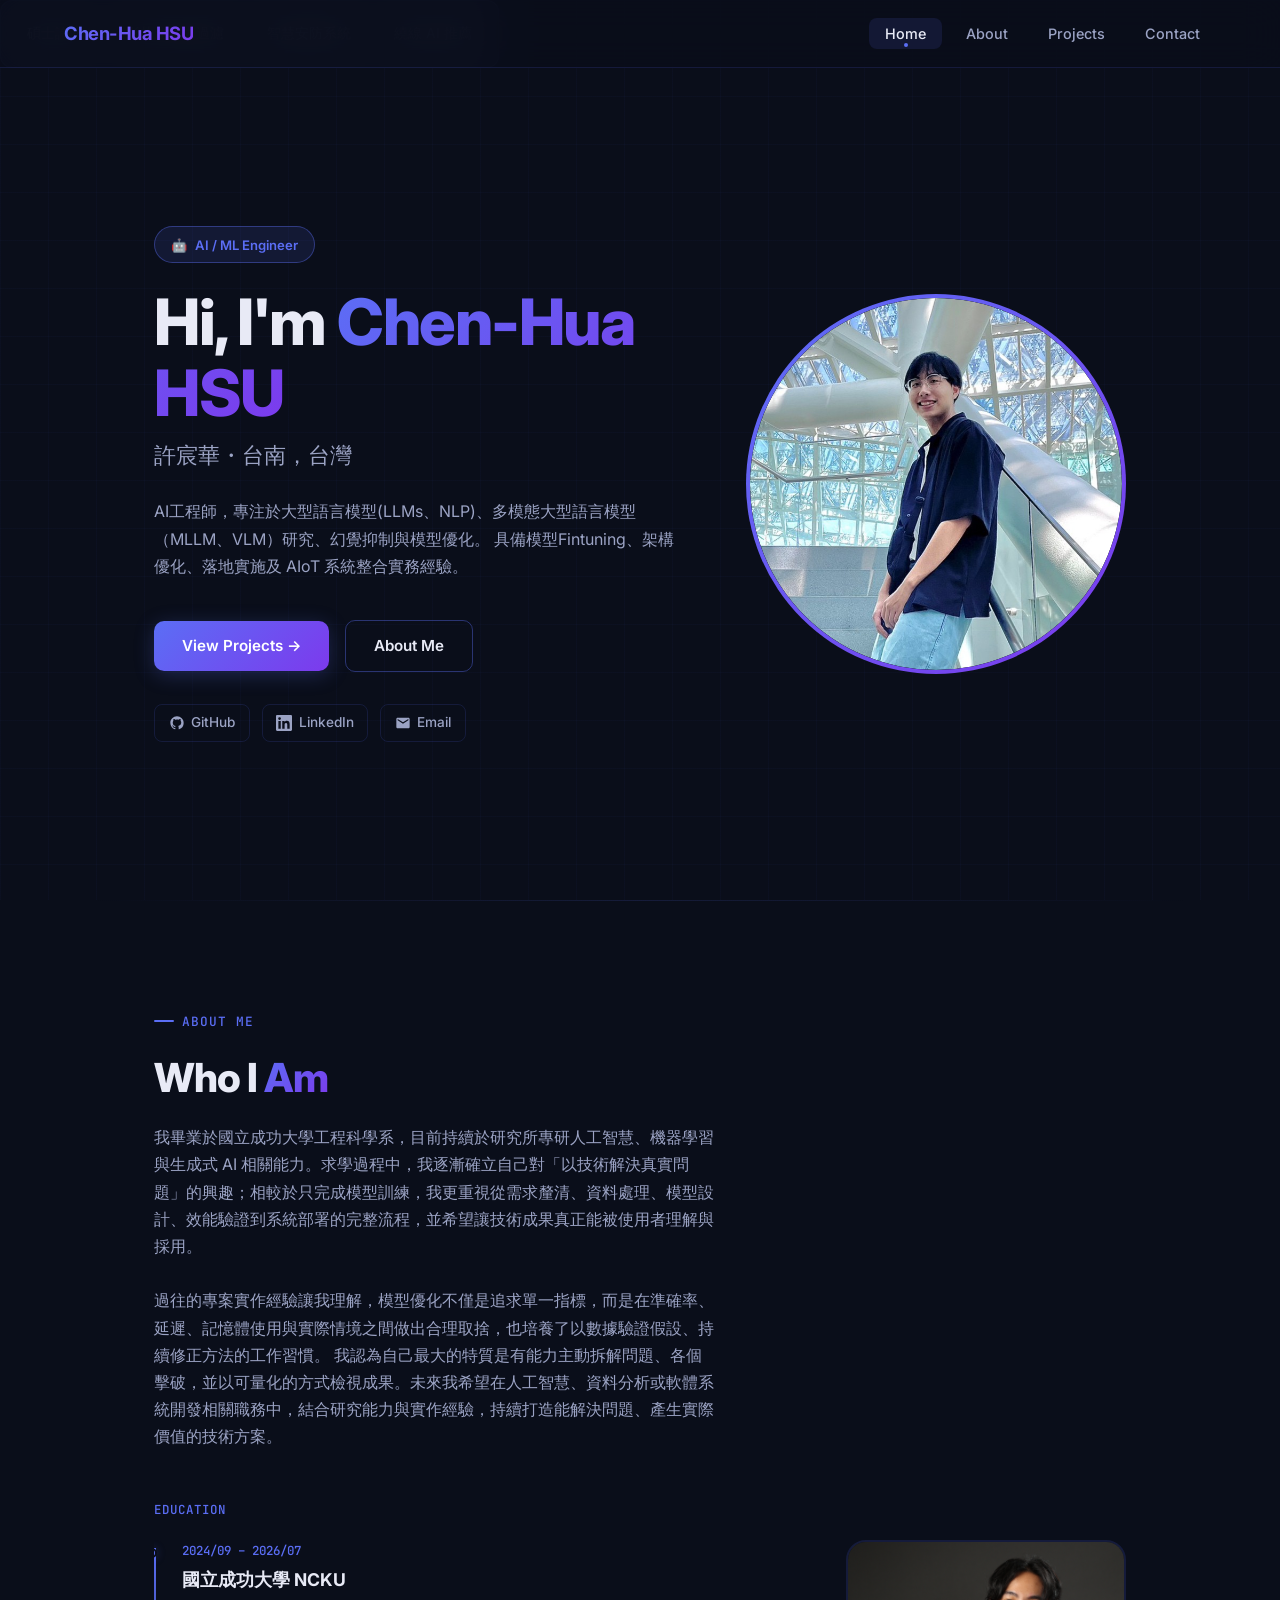
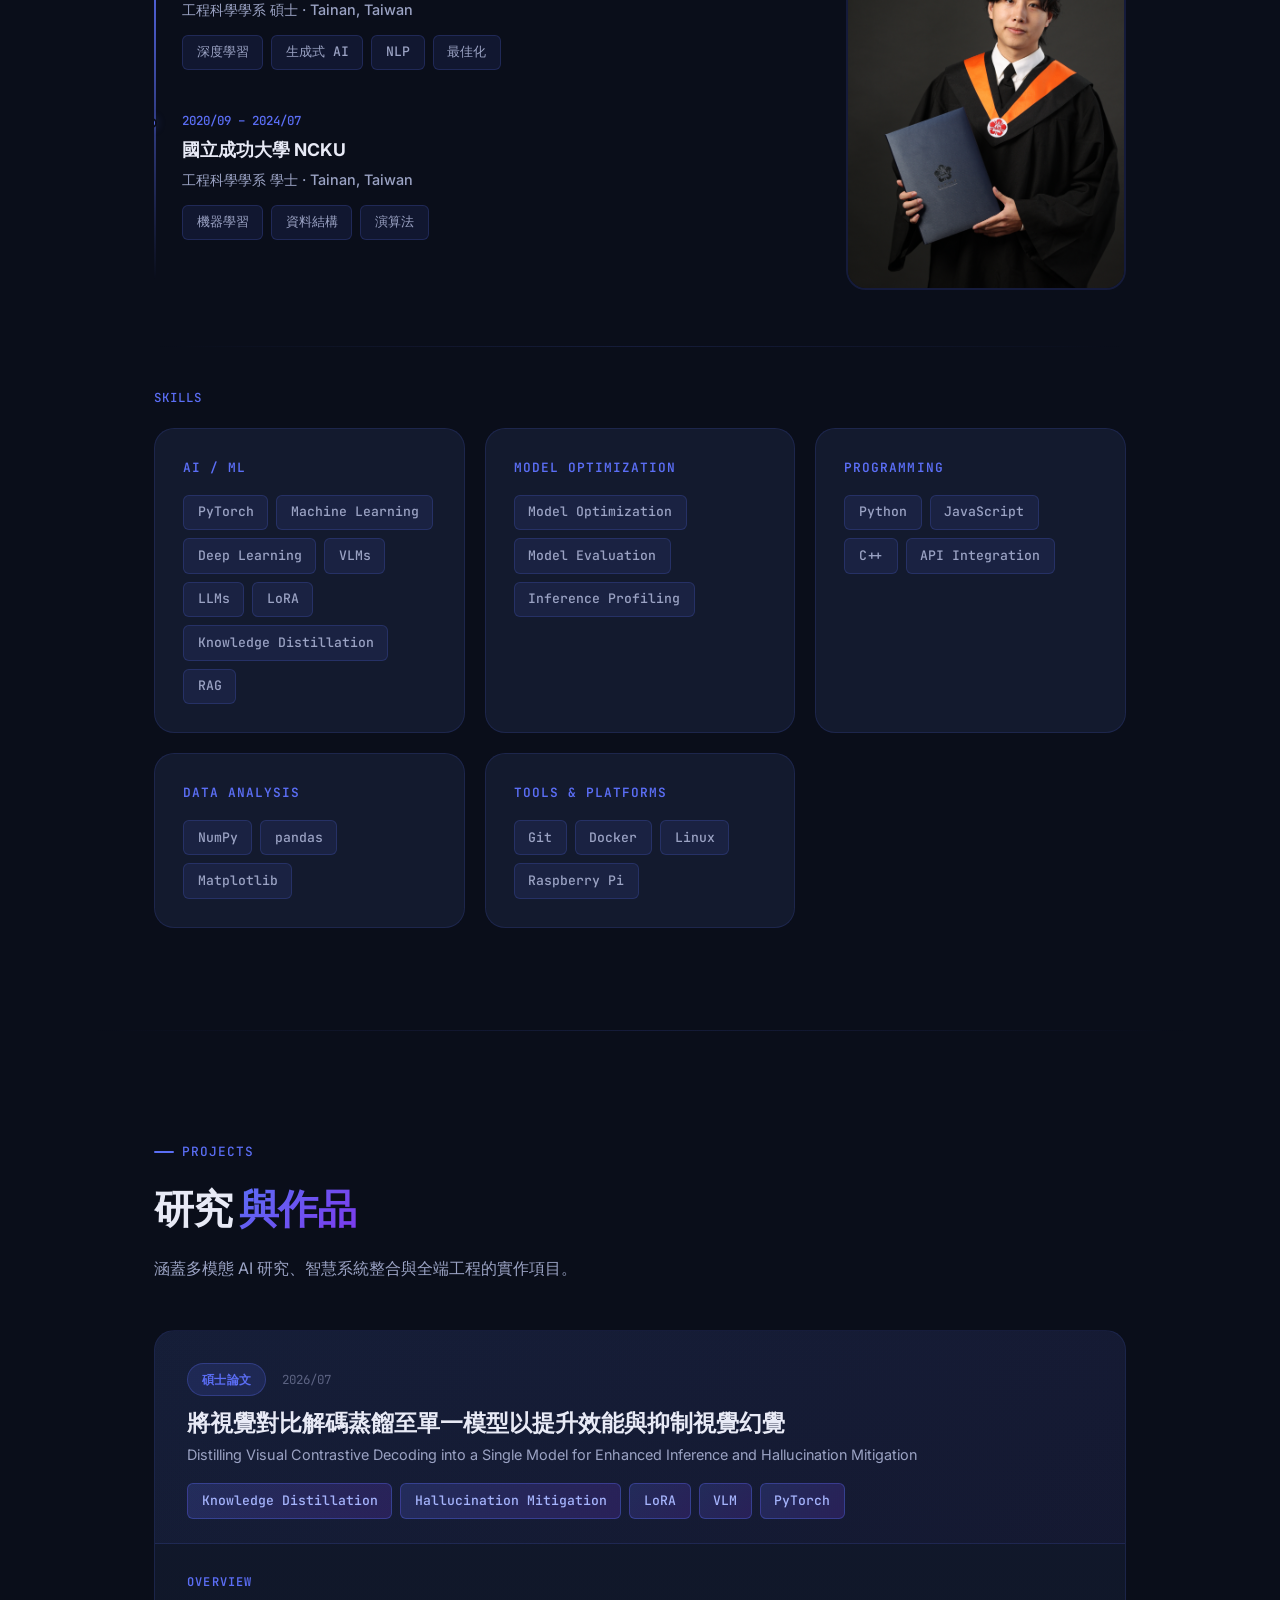
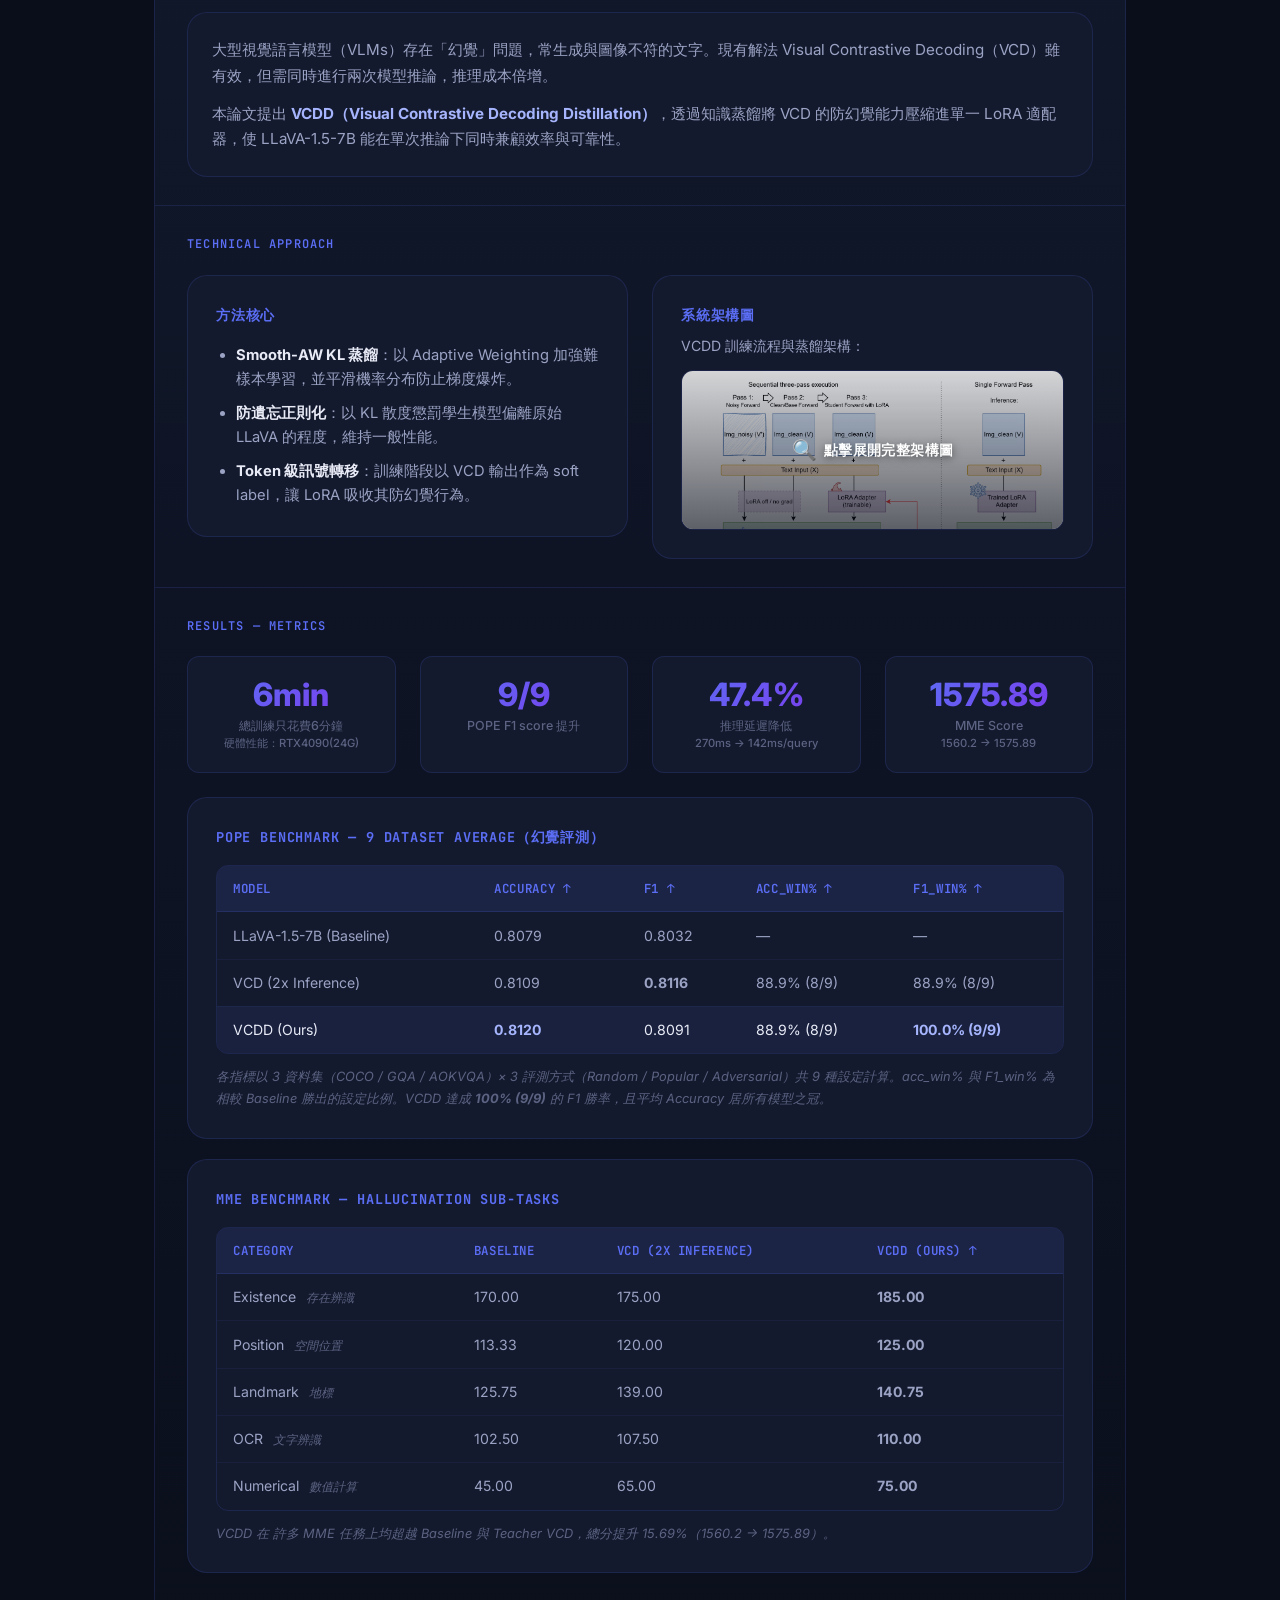
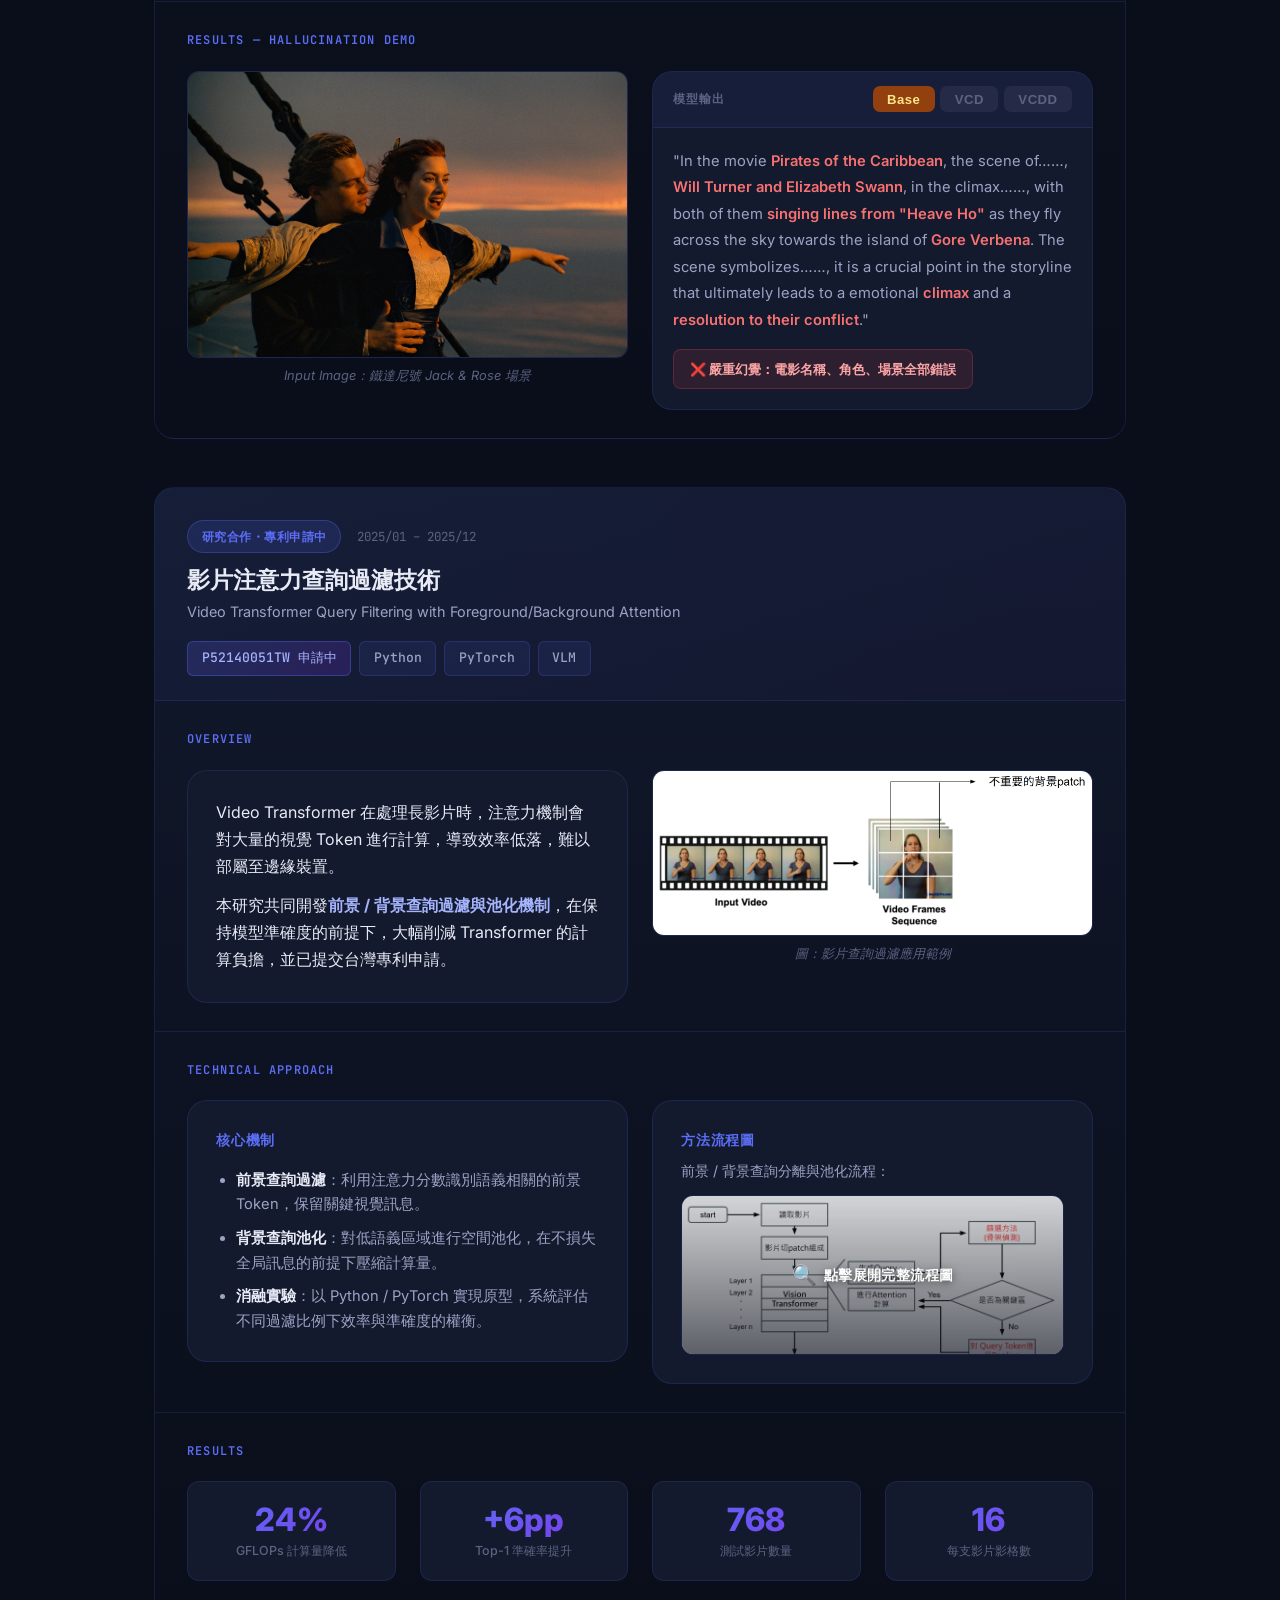
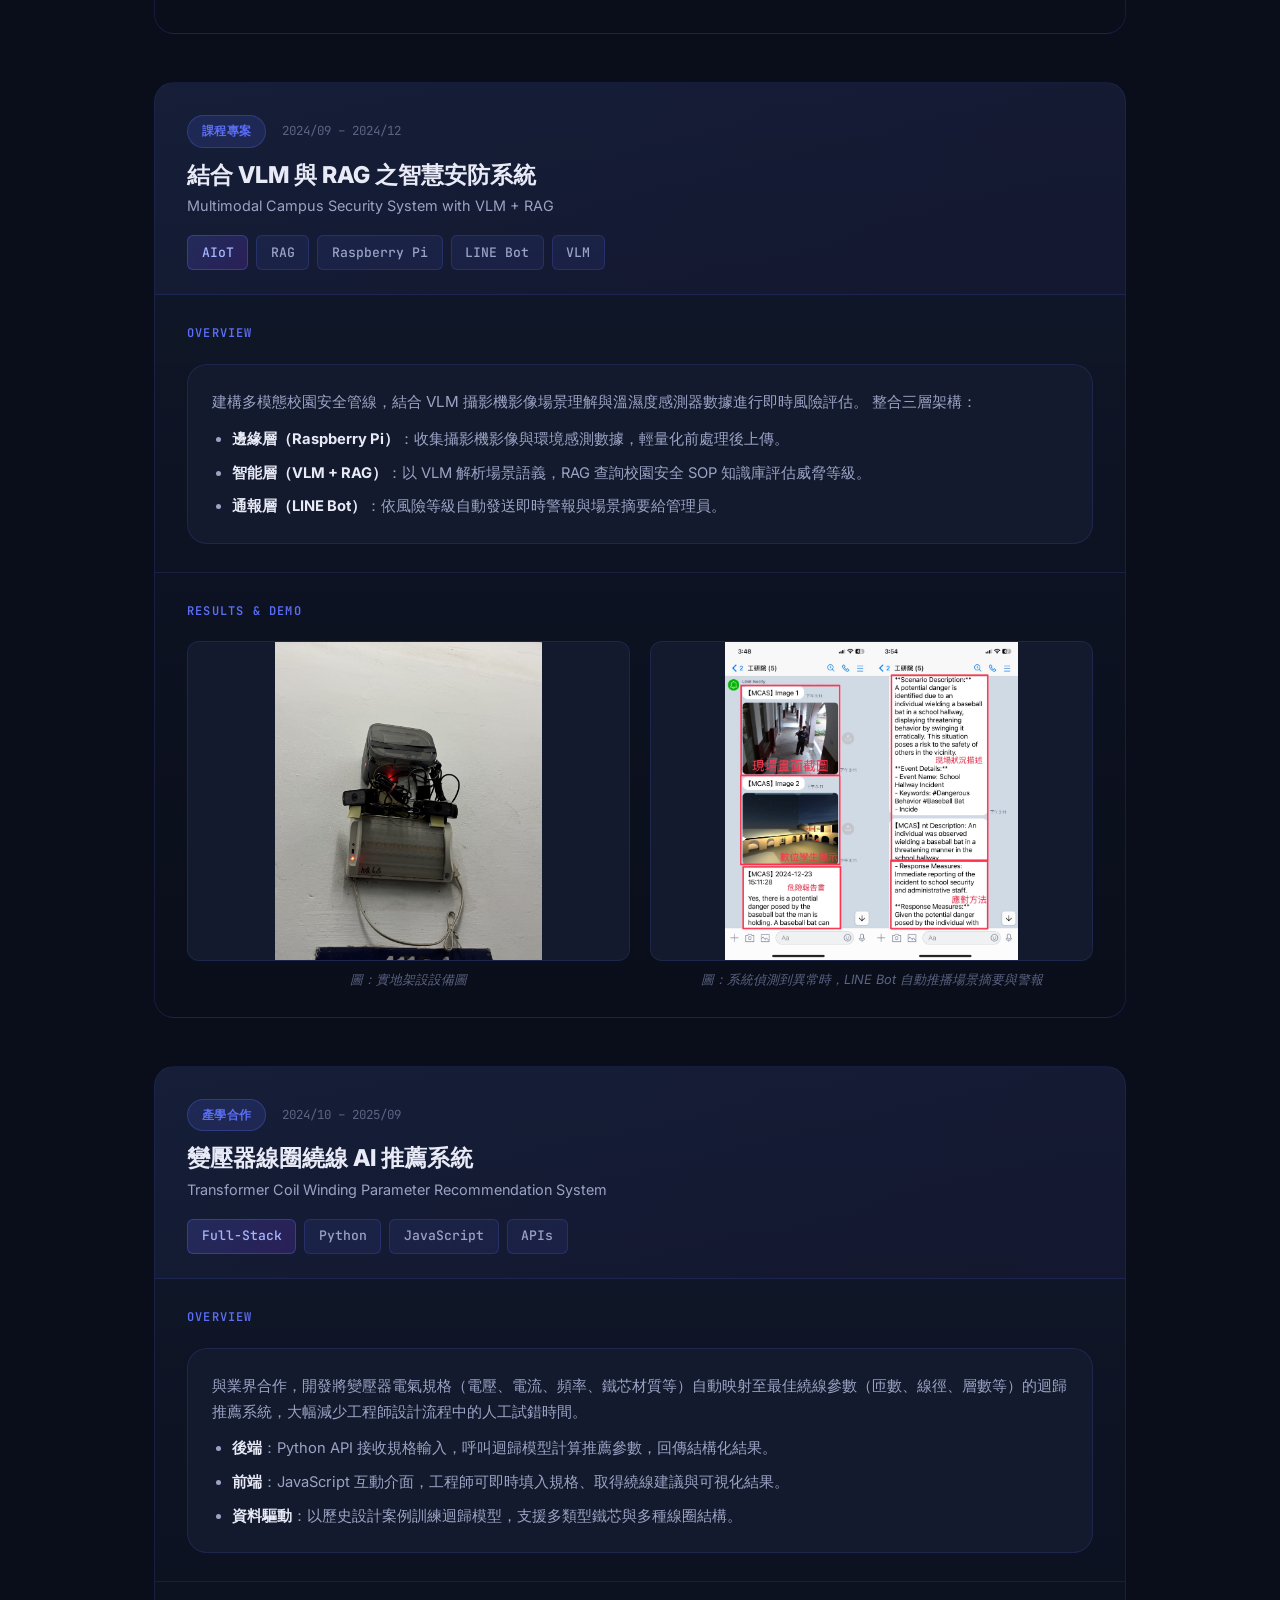
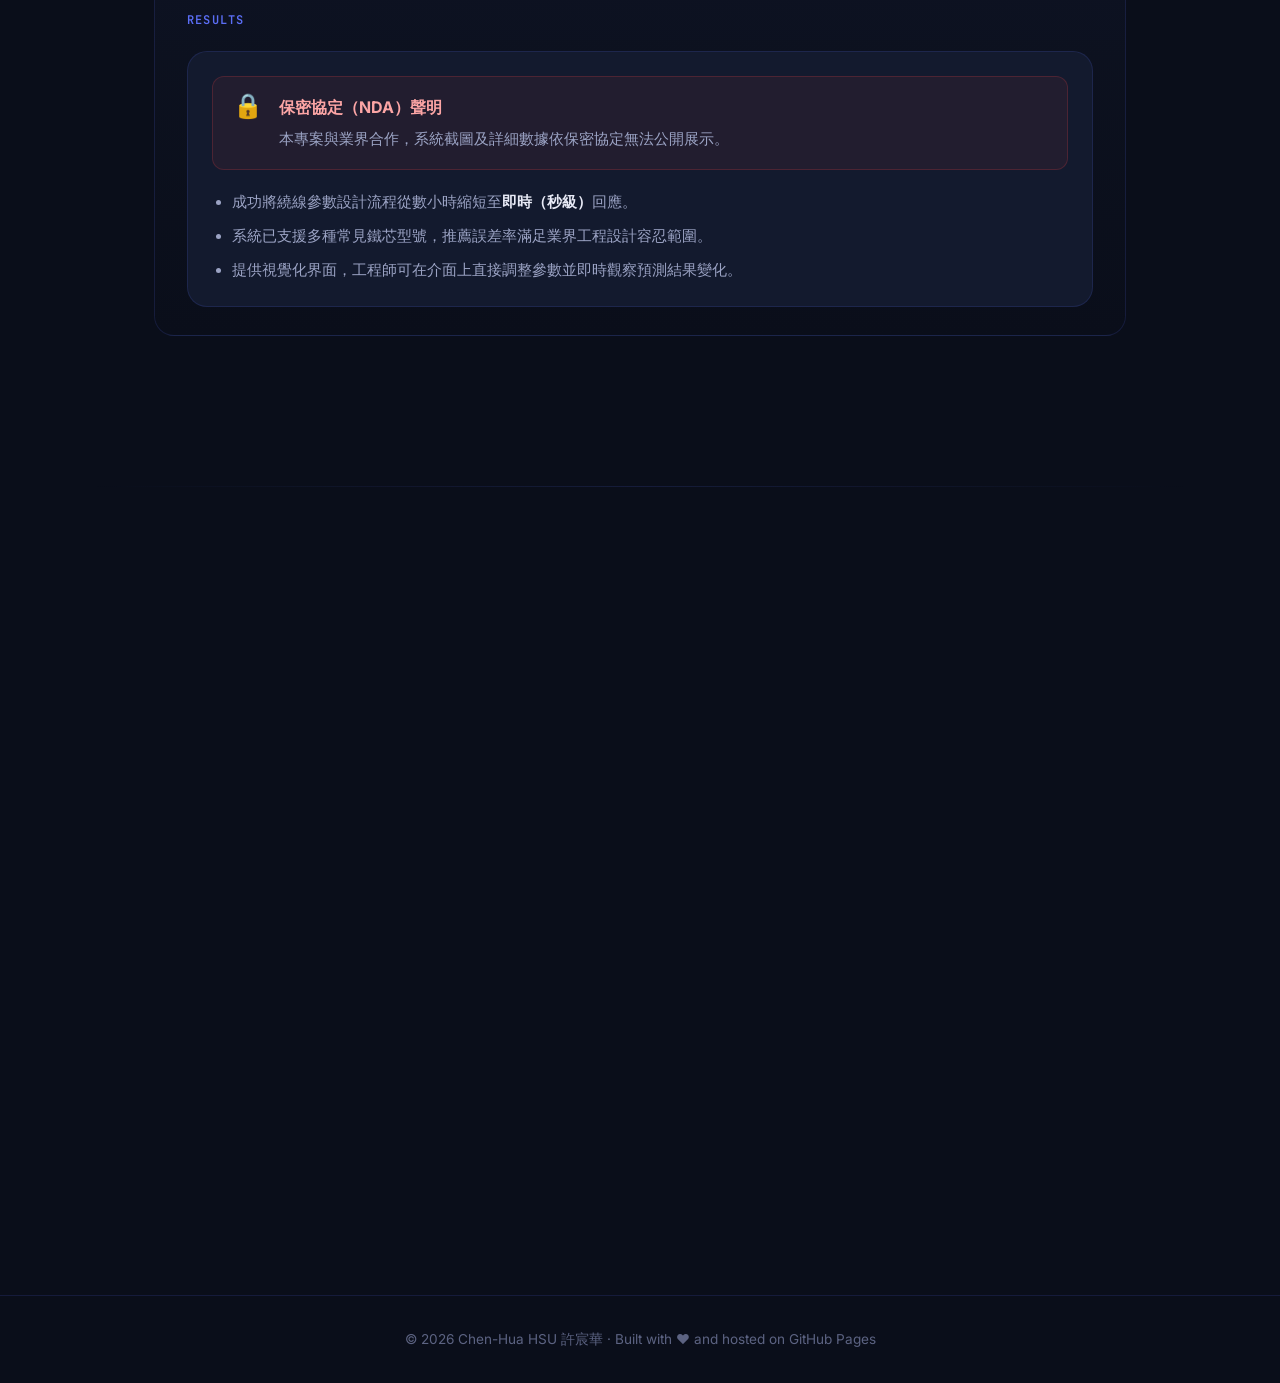
==== commit 88d9ec66: "docs: 內容修訂版1 - 更新智慧安防系統實地設備與展示圖片" ====
--- a/index.html
+++ b/index.html
@@ -566,21 +566,11 @@
           <div class="proj-sub-label">Results & Demo</div>
           <div class="proj-sub-content img-grid-2">
             <figure class="img-placeholder-wrap reveal">
-              <!-- ★ 替換為 <img src="assets/images/security_arch.png" alt="系統架構圖"> -->
-              <div class="img-placeholder" data-label="系統架構圖">
-                <span class="ip-icon">🔐</span>
-                <span class="ip-text">系統架構圖</span>
-                <span class="ip-hint">assets/images/security_arch.png</span>
-              </div>
-              <figcaption>圖：三層架構 — 邊緣感測 → VLM+RAG 評估 → LINE Bot 通報</figcaption>
+              <img src="assets/images/security_arch.png" alt="系統架構圖">
+              <figcaption>圖：實地架設設備圖</figcaption>
             </figure>
             <figure class="img-placeholder-wrap reveal">
-              <!-- ★ 替換為 <img src="assets/images/security_demo.png" alt="系統展示截圖"> -->
-              <div class="img-placeholder" data-label="LINE Bot 通報截圖">
-                <span class="ip-icon">📱</span>
-                <span class="ip-text">LINE Bot 通報截圖</span>
-                <span class="ip-hint">assets/images/security_demo.png</span>
-              </div>
+              <img src="assets/images/security_demo.png" alt="LINE Bot 通報截圖">
               <figcaption>圖：系統偵測到異常時，LINE Bot 自動推播場景摘要與警報</figcaption>
             </figure>
           </div>
--- a/css/style.css
+++ b/css/style.css
@@ -305,11 +305,11 @@
 }
 .img-placeholder-wrap img {
   width: 100%;
-  height: 220px;
-  max-height: 220px;
+  height: auto;
+  max-height: 320px;
   border-radius: var(--radius);
   border: 1px solid var(--border);
-  object-fit: cover;
+  object-fit: contain;
   display: block;
   background: var(--bg-card);
   transition: all var(--transition);
@@ -457,7 +457,7 @@
   height: 280px;
   border-radius: var(--radius);
   border: 1px solid var(--border);
-  object-fit: cover;
+  object-fit: contain;
   display: block;
   cursor: pointer;
   background: var(--bg-card);
@@ -531,7 +531,7 @@
   .edu-float { width: 180px; max-width: 45%; }
   .edu-float .edu-photo { height: 230px; }
   .demo-img { height: 220px; }
-  .img-placeholder-wrap img { height: 180px; }
+  .img-placeholder-wrap img { height: auto; max-height: 220px; }
   .arch-thumb-wrap { height: 150px; }
 }
 
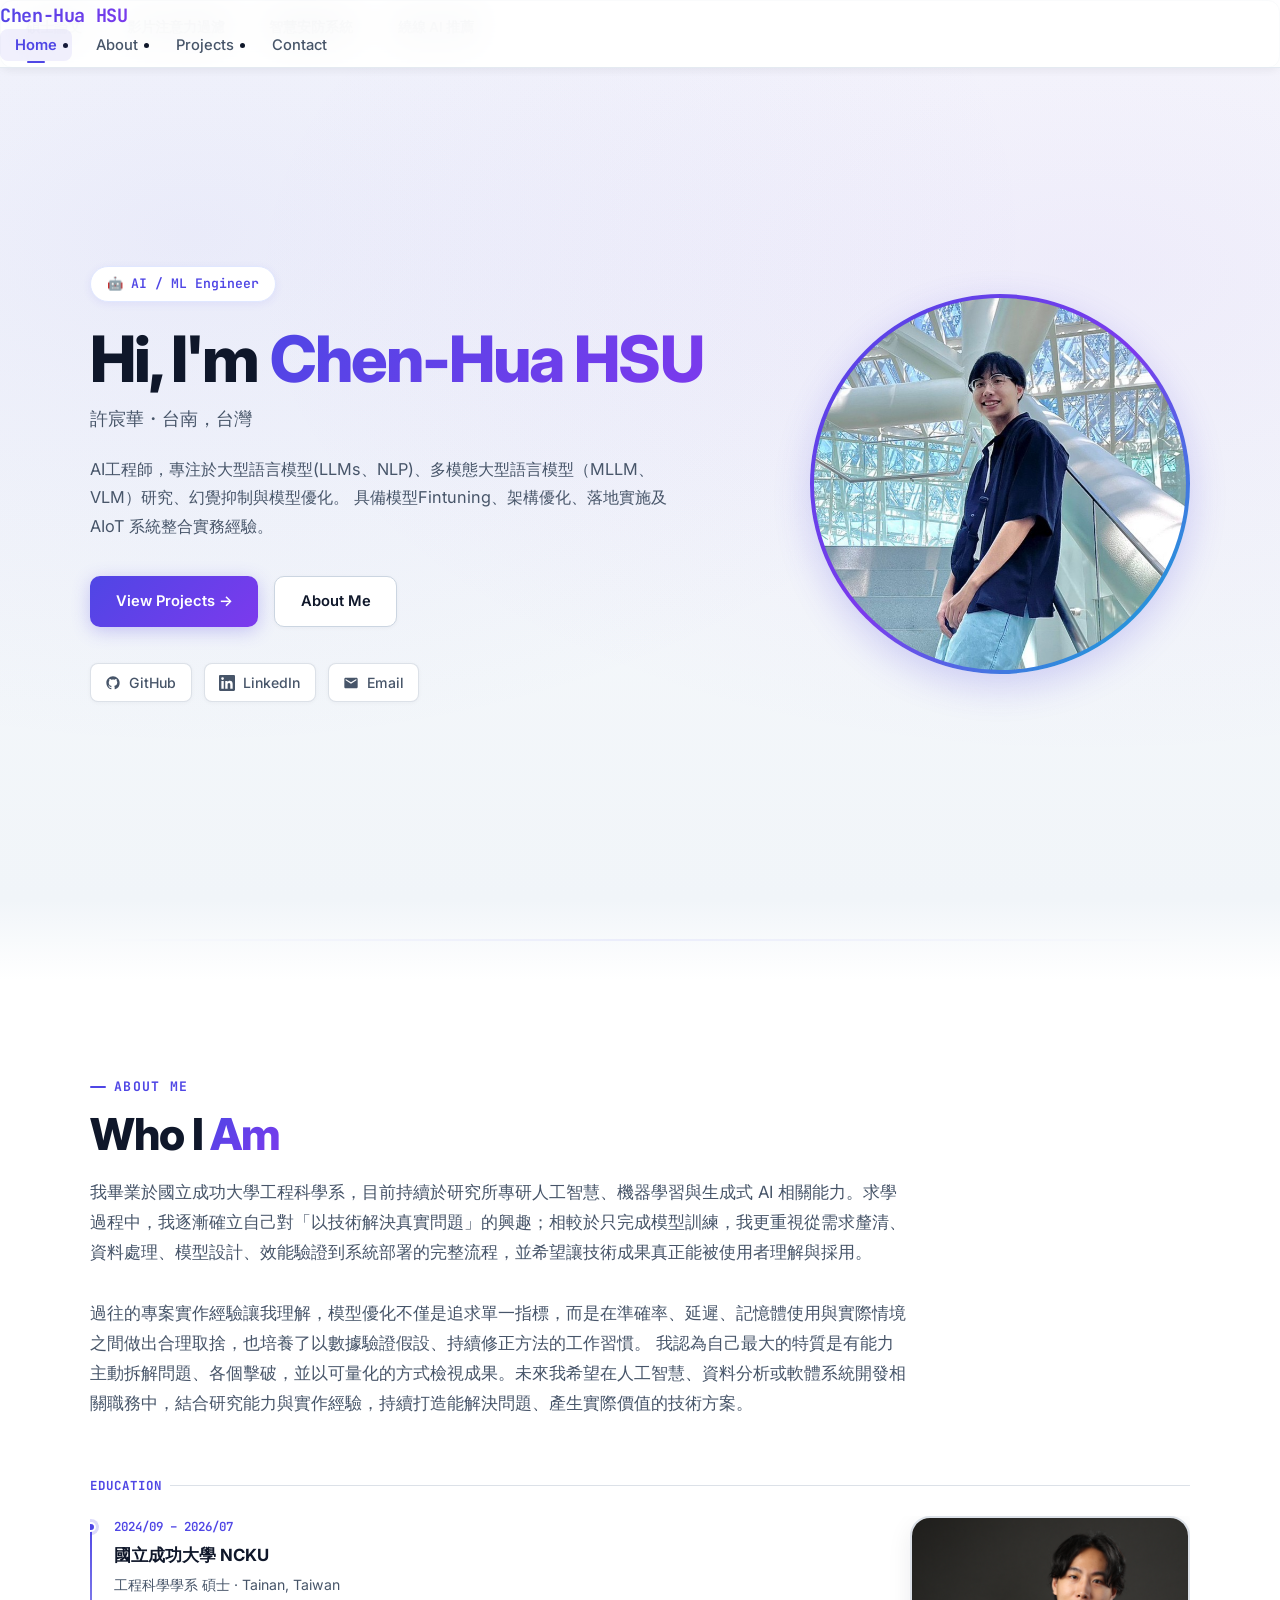
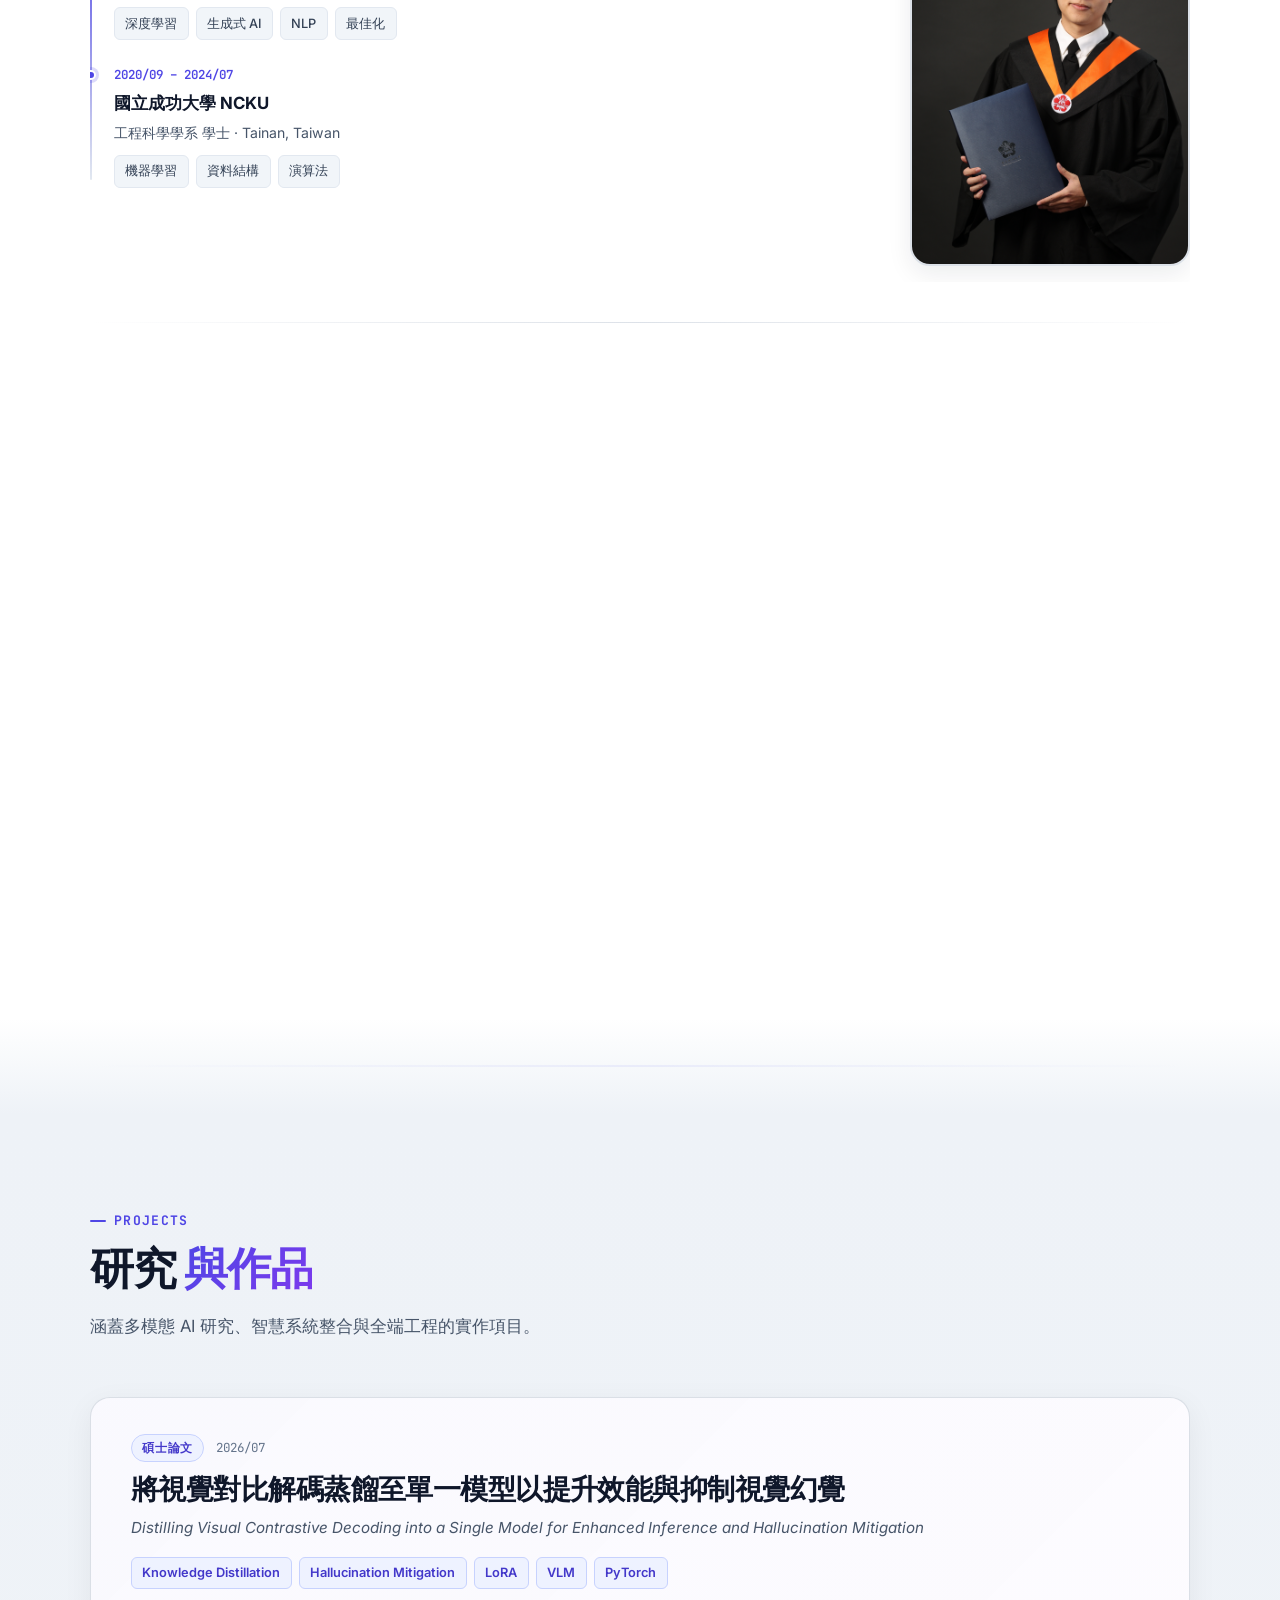
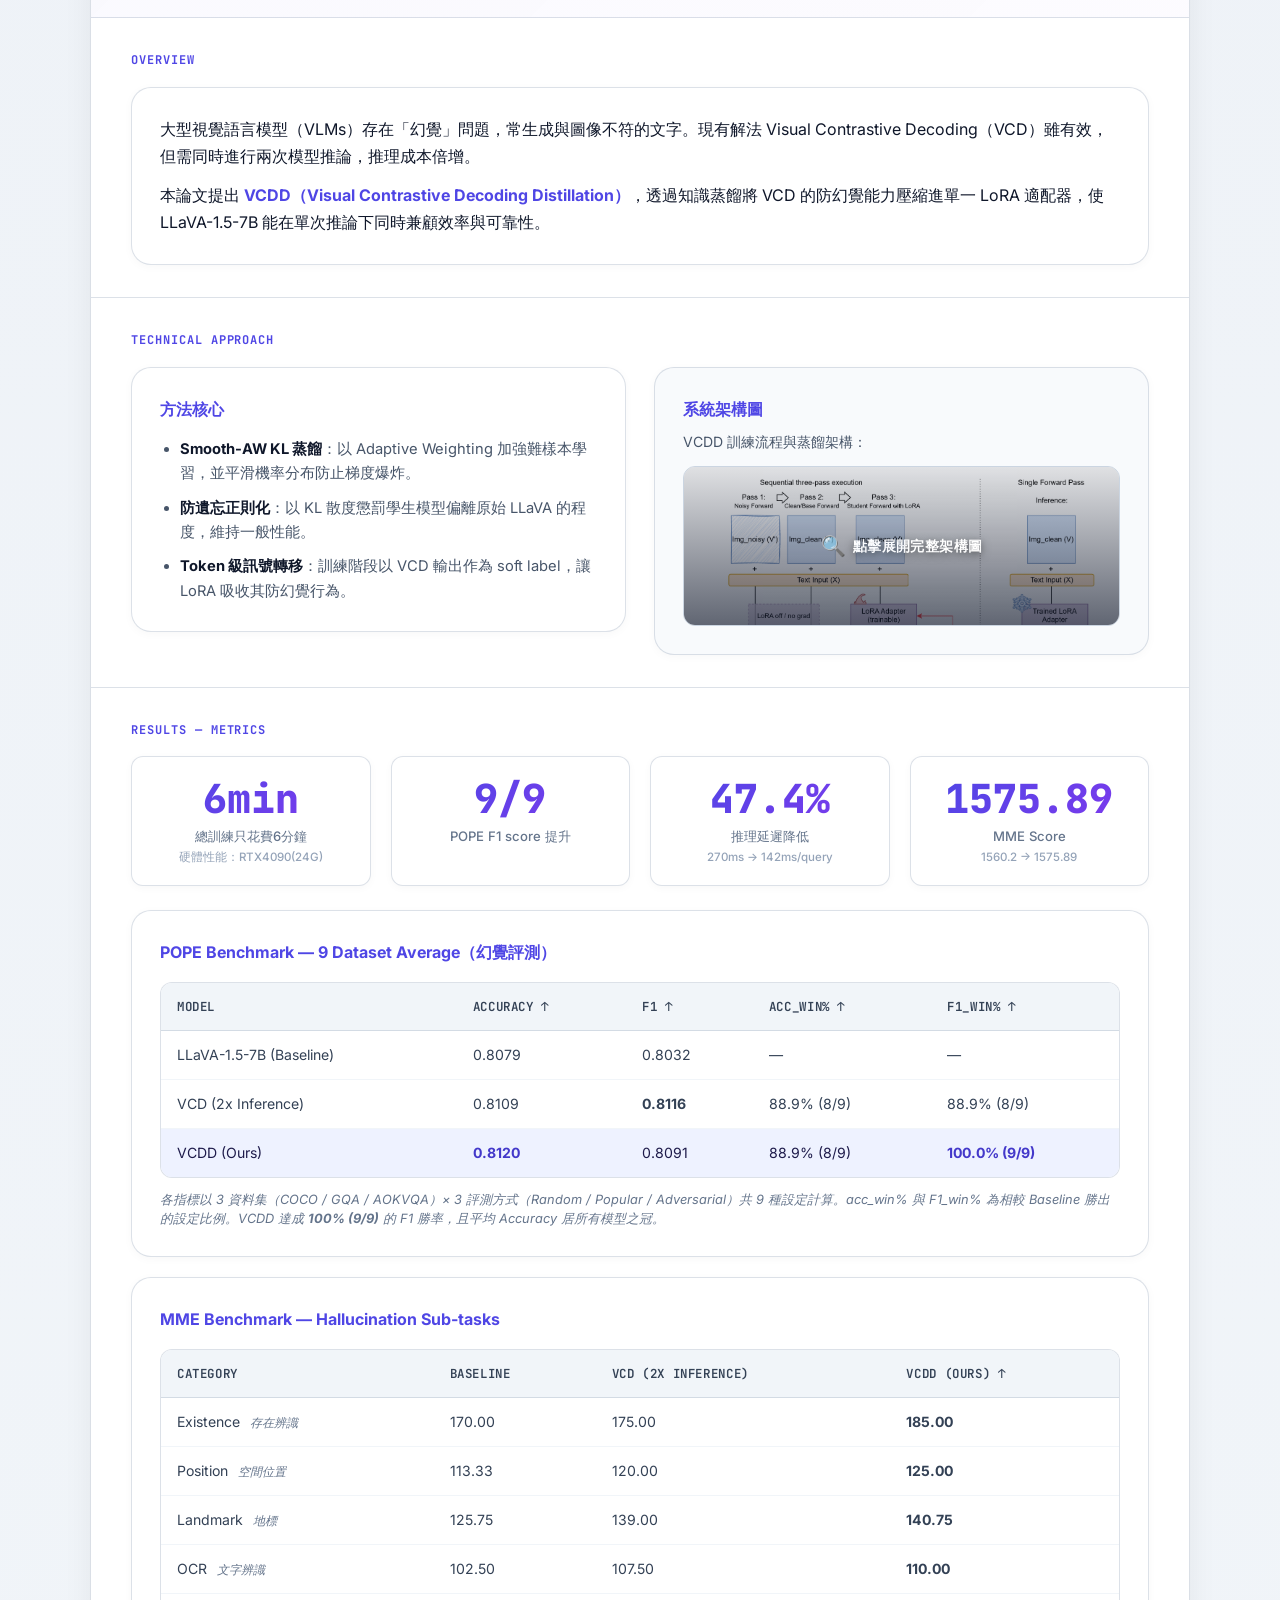
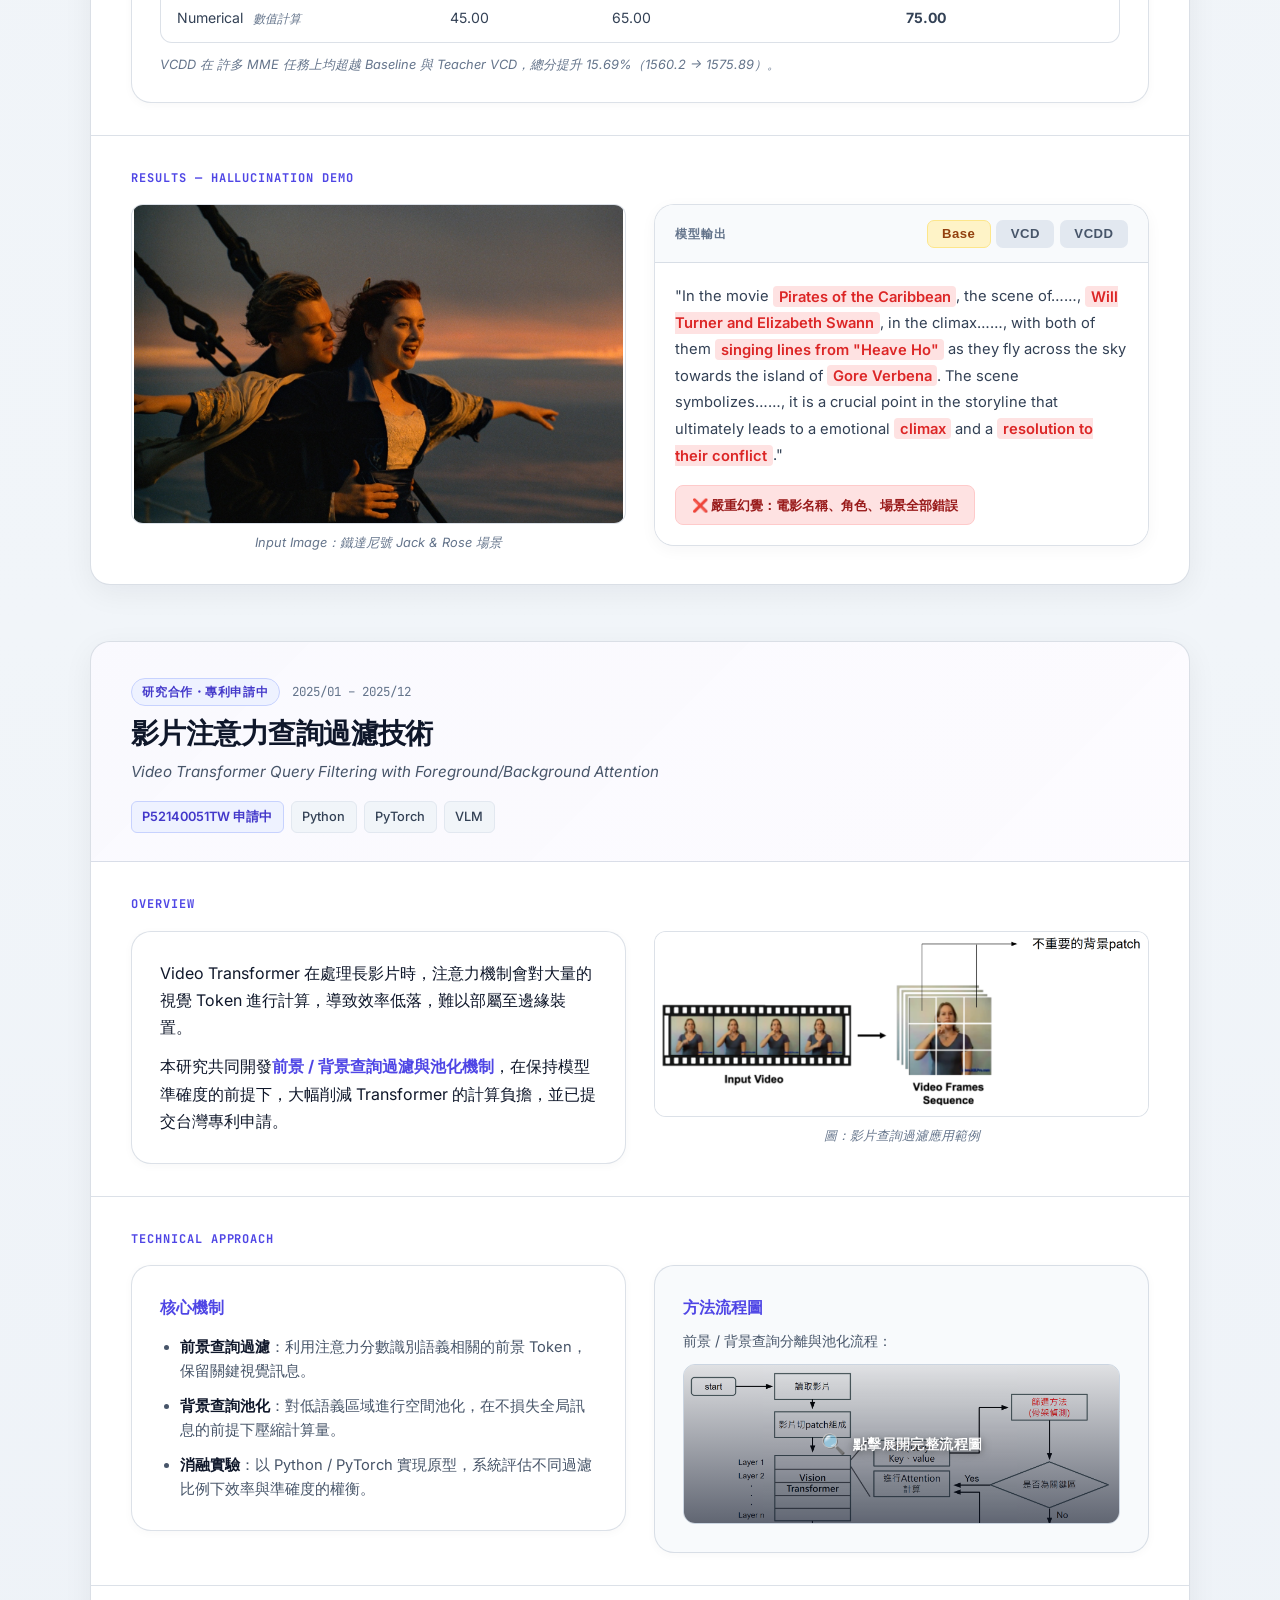
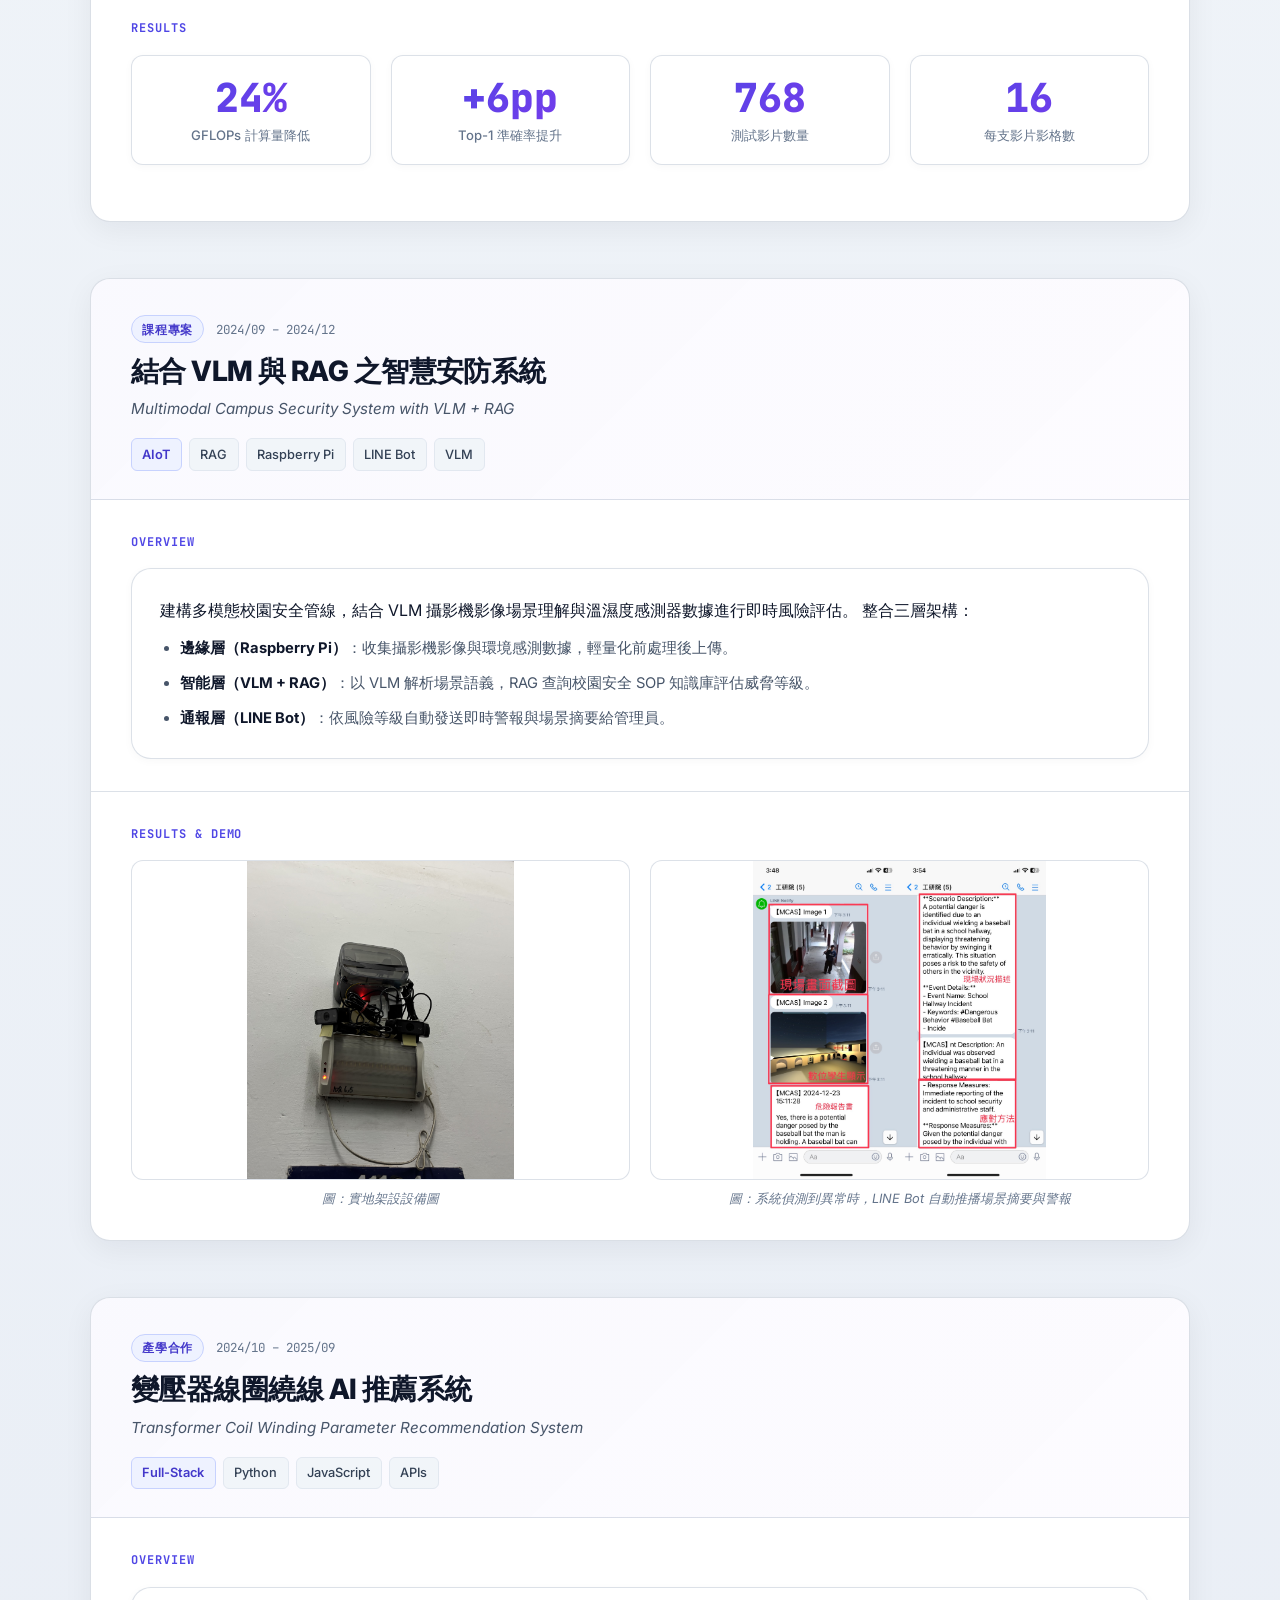
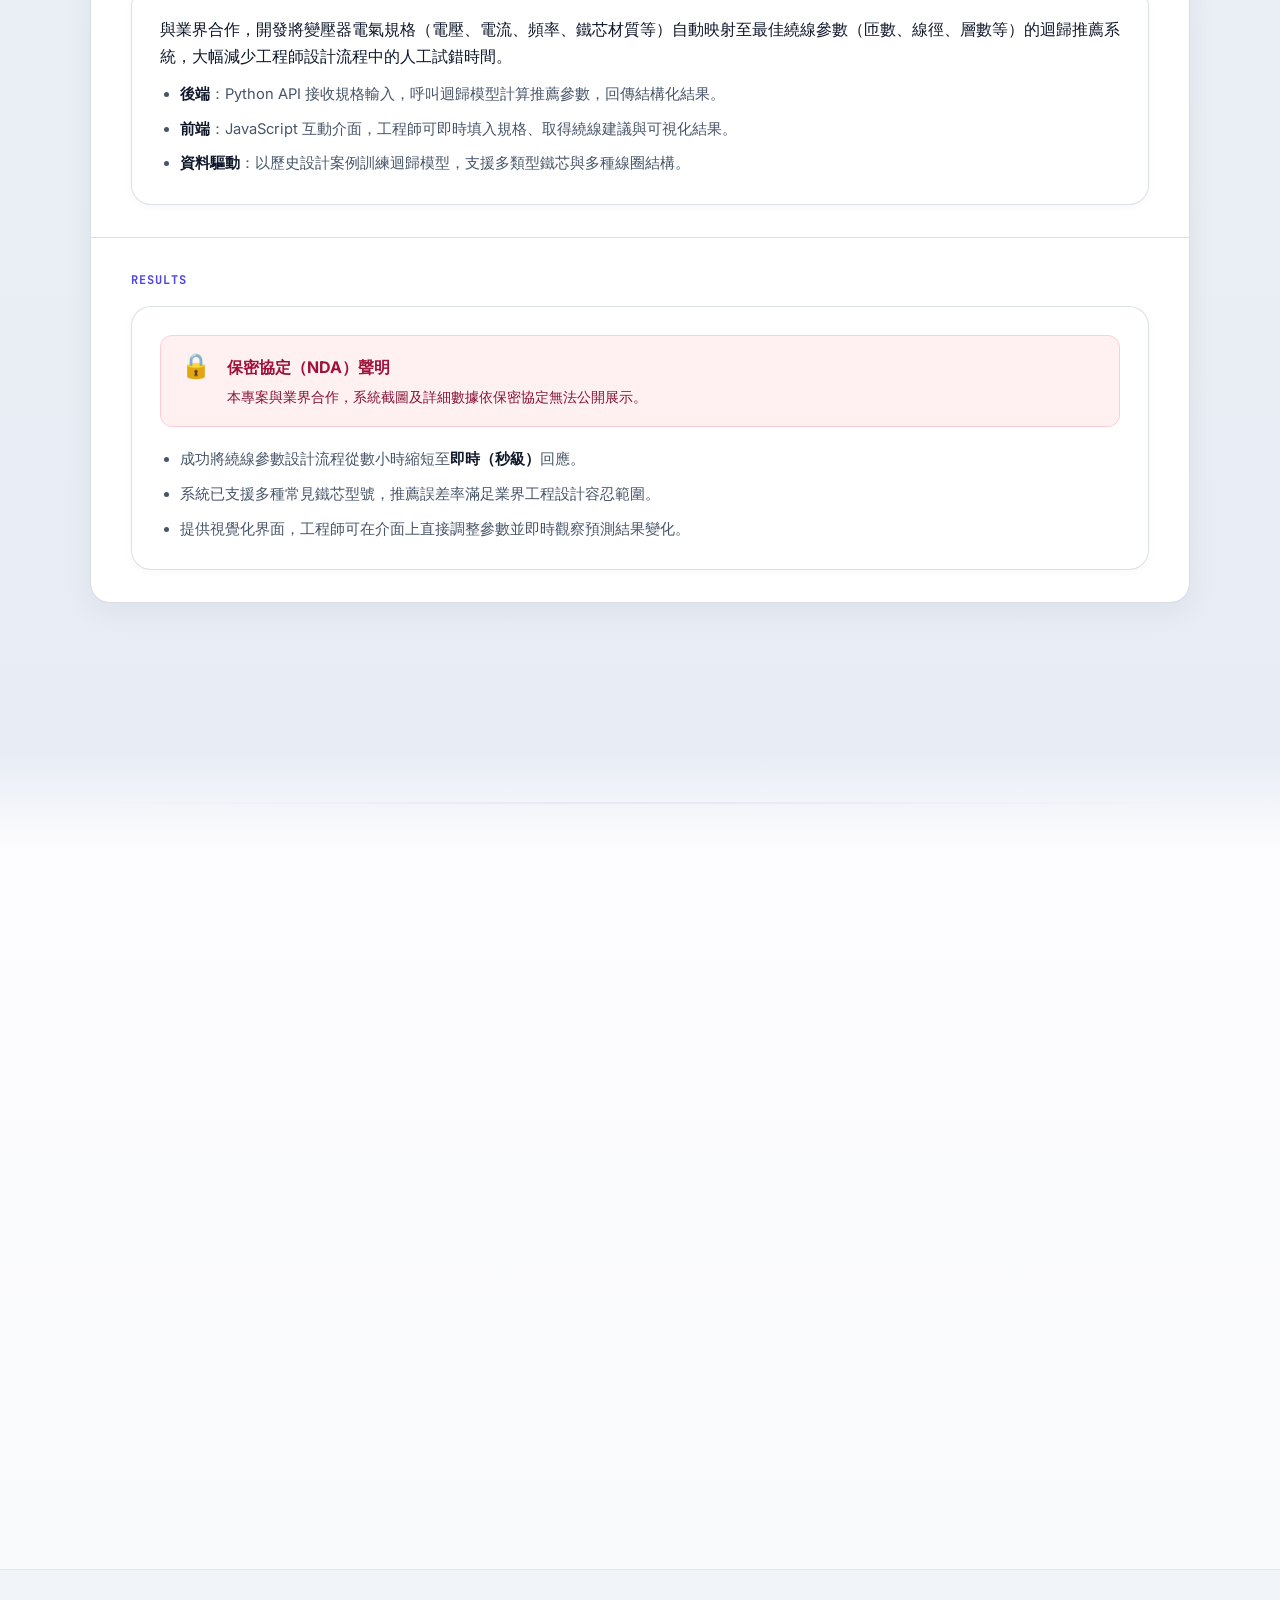
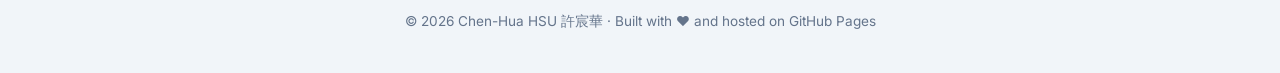
==== commit 325cadce: "style: overhaul to modern light tech theme with distinct section backgrounds and seamless transition" ====
--- a/index.html
+++ b/index.html
@@ -33,58 +33,61 @@
      ║             HOME             ║
      ╚══════════════════════════════╝ -->
     <section id="home" class="hero" aria-label="個人介紹">
-      <div class="hero-text">
-        <div class="hero-badge"><span>🤖</span> AI / ML Engineer</div>
-        <h1>Hi, I'm <span class="name-accent">Chen-Hua HSU</span></h1>
-        <p class="hero-subtitle">許宸華・台南，台灣</p>
-        <p class="hero-desc">
-          AI工程師，專注於大型語言模型(LLMs、NLP)、多模態大型語言模型（MLLM、VLM）研究、幻覺抑制與模型優化。
-          具備模型Fintuning、架構優化、落地實施及 AIoT 系統整合實務經驗。
-        </p>
-        <div class="hero-cta">
-          <a href="#projects" class="btn btn-primary scroll-link">View Projects →</a>
-          <a href="#about" class="btn btn-outline scroll-link">About Me</a>
-        </div>
-        <div class="hero-social">
-          <a href="https://github.com/eleven30000" target="_blank" rel="noopener" class="social-link">
-            <svg viewBox="0 0 24 24" fill="currentColor">
-              <path
-                d="M12 2C6.48 2 2 6.48 2 12c0 4.42 2.87 8.17 6.84 9.49.5.09.68-.22.68-.48v-1.7c-2.78.6-3.37-1.34-3.37-1.34-.45-1.16-1.11-1.47-1.11-1.47-.91-.62.07-.6.07-.6 1 .07 1.53 1.03 1.53 1.03.89 1.52 2.34 1.08 2.91.83.09-.65.35-1.08.63-1.33-2.22-.25-4.55-1.11-4.55-4.94 0-1.09.39-1.98 1.03-2.68-.1-.25-.45-1.27.1-2.64 0 0 .84-.27 2.75 1.02A9.56 9.56 0 0112 6.8c.85 0 1.71.11 2.51.33 1.91-1.29 2.75-1.02 2.75-1.02.55 1.37.2 2.39.1 2.64.64.7 1.03 1.59 1.03 2.68 0 3.84-2.34 4.69-4.57 4.93.36.31.68.92.68 1.85v2.74c0 .27.18.58.69.48A10.01 10.01 0 0022 12c0-5.52-4.48-10-10-10z" />
-            </svg>
-            GitHub
-          </a>
-          <a href="https://linkedin.com/in/chen-hua-hsu-63691b365" target="_blank" rel="noopener" class="social-link">
-            <svg viewBox="0 0 24 24" fill="currentColor">
-              <path
-                d="M20.45 20.45h-3.55v-5.57c0-1.33-.03-3.04-1.85-3.04-1.85 0-2.13 1.45-2.13 2.94v5.67H9.38V9h3.41v1.56h.05c.47-.9 1.64-1.85 3.37-1.85 3.6 0 4.27 2.37 4.27 5.45v6.3zM5.34 7.43a2.06 2.06 0 110-4.12 2.06 2.06 0 010 4.12zM7.12 20.45H3.57V9h3.55v11.45zM22.22 0H1.77C.79 0 0 .77 0 1.73v20.54C0 23.23.79 24 1.77 24h20.45c.98 0 1.78-.77 1.78-1.73V1.73C24 .77 23.2 0 22.22 0z" />
-            </svg>
-            LinkedIn
-          </a>
-          <a href="mailto:1130danny@gmail.com" class="social-link">
-            <svg viewBox="0 0 24 24" fill="currentColor">
-              <path
-                d="M20 4H4c-1.1 0-2 .9-2 2v12c0 1.1.9 2 2 2h16c1.1 0 2-.9 2-2V6c0-1.1-.9-2-2-2zm0 4l-8 5-8-5V6l8 5 8-5v2z" />
-            </svg>
-            Email
-          </a>
-        </div>
-      </div>
-
-      <div class="hero-visual">
-        <div class="avatar-ring">
-          <div class="avatar-inner">
-            <img src="assets/images/avatar.jpg.JPG" alt="Chen-Hua HSU 大頭照" class="avatar-photo">
+      <div class="hero-container">
+        <div class="hero-text">
+          <div class="hero-badge"><span>🤖</span> AI / ML Engineer</div>
+          <h1>Hi, I'm <span class="name-accent">Chen-Hua HSU</span></h1>
+          <p class="hero-subtitle">許宸華・台南，台灣</p>
+          <p class="hero-desc">
+            AI工程師，專注於大型語言模型(LLMs、NLP)、多模態大型語言模型（MLLM、VLM）研究、幻覺抑制與模型優化。
+            具備模型Fintuning、架構優化、落地實施及 AIoT 系統整合實務經驗。
+          </p>
+          <div class="hero-cta">
+            <a href="#projects" class="btn btn-primary scroll-link">View Projects →</a>
+            <a href="#about" class="btn btn-outline scroll-link">About Me</a>
+          </div>
+          <div class="hero-social">
+            <a href="https://github.com/eleven30000" target="_blank" rel="noopener" class="social-link">
+              <svg viewBox="0 0 24 24" fill="currentColor">
+                <path
+                  d="M12 2C6.48 2 2 6.48 2 12c0 4.42 2.87 8.17 6.84 9.49.5.09.68-.22.68-.48v-1.7c-2.78.6-3.37-1.34-3.37-1.34-.45-1.16-1.11-1.47-1.11-1.47-.91-.62.07-.6.07-.6 1 .07 1.53 1.03 1.53 1.03.89 1.52 2.34 1.08 2.91.83.09-.65.35-1.08.63-1.33-2.22-.25-4.55-1.11-4.55-4.94 0-1.09.39-1.98 1.03-2.68-.1-.25-.45-1.27.1-2.64 0 0 .84-.27 2.75 1.02A9.56 9.56 0 0112 6.8c.85 0 1.71.11 2.51.33 1.91-1.29 2.75-1.02 2.75-1.02.55 1.37.2 2.39.1 2.64.64.7 1.03 1.59 1.03 2.68 0 3.84-2.34 4.69-4.57 4.93.36.31.68.92.68 1.85v2.74c0 .27.18.58.69.48A10.01 10.01 0 0022 12c0-5.52-4.48-10-10-10z" />
+              </svg>
+              GitHub
+            </a>
+            <a href="https://linkedin.com/in/chen-hua-hsu-63691b365" target="_blank" rel="noopener" class="social-link">
+              <svg viewBox="0 0 24 24" fill="currentColor">
+                <path
+                  d="M20.45 20.45h-3.55v-5.57c0-1.33-.03-3.04-1.85-3.04-1.85 0-2.13 1.45-2.13 2.94v5.67H9.38V9h3.41v1.56h.05c.47-.9 1.64-1.85 3.37-1.85 3.6 0 4.27 2.37 4.27 5.45v6.3zM5.34 7.43a2.06 2.06 0 110-4.12 2.06 2.06 0 010 4.12zM7.12 20.45H3.57V9h3.55v11.45zM22.22 0H1.77C.79 0 0 .77 0 1.73v20.54C0 23.23.79 24 1.77 24h20.45c.98 0 1.78-.77 1.78-1.73V1.73C24 .77 23.2 0 22.22 0z" />
+              </svg>
+              LinkedIn
+            </a>
+            <a href="mailto:1130danny@gmail.com" class="social-link">
+              <svg viewBox="0 0 24 24" fill="currentColor">
+                <path
+                  d="M20 4H4c-1.1 0-2 .9-2 2v12c0 1.1.9 2 2 2h16c1.1 0 2-.9 2-2V6c0-1.1-.9-2-2-2zm0 4l-8 5-8-5V6l8 5 8-5v2z" />
+              </svg>
+              Email
+            </a>
+          </div>
+        </div>
+
+        <div class="hero-visual">
+          <div class="avatar-ring">
+            <div class="avatar-inner">
+              <img src="assets/images/avatar.jpg.JPG" alt="Chen-Hua HSU 大頭照" class="avatar-photo">
+            </div>
           </div>
         </div>
       </div>
     </section>
 
-    <div class="section-divider"></div>
+    <div class="section-transition trans-home-about" aria-hidden="true"></div>
 
     <!-- ╔══════════════════════════════╗
      ║            ABOUT             ║
      ╚══════════════════════════════╝ -->
     <section id="about" class="section" aria-label="關於我">
+      <div class="section-container">
       <div class="section-header reveal">
         <div class="section-label">About Me</div>
         <h2 class="section-title">Who I <span>Am</span></h2>
@@ -164,16 +167,17 @@
             <span class="tag">Linux</span><span class="tag">Raspberry Pi</span>
           </div>
         </div>
-      </div>
+      </div><!-- end .section-container -->
     </section>
 
-    <div class="section-divider"></div>
+    <div class="section-transition trans-about-projects" aria-hidden="true"></div>
 
     <!-- ╔══════════════════════════════╗
      ║           PROJECTS           ║
      ╚══════════════════════════════╝ -->
     <section id="projects" class="section" aria-label="作品集">
-      <div class="section-header reveal">
+      <div class="section-container">
+        <div class="section-header reveal">
         <div class="section-label">Projects</div>
         <h2 class="section-title">研究 <span>與作品</span></h2>
         <p class="section-desc">涵蓋多模態 AI 研究、智慧系統整合與全端工程的實作項目。</p>
@@ -628,16 +632,17 @@
           </div>
         </div>
       </article>
-
+      </div><!-- end .section-container -->
     </section>
 
-    <div class="section-divider"></div>
+    <div class="section-transition trans-projects-contact" aria-hidden="true"></div>
 
     <!-- ╔══════════════════════════════╗
      ║           CONTACT            ║
      ╚══════════════════════════════╝ -->
     <section id="contact" class="section" aria-label="聯絡方式">
-      <div class="section-header reveal">
+      <div class="section-container">
+        <div class="section-header reveal">
         <div class="section-label">Contact</div>
         <h2 class="section-title">與我 <span>聯繫</span></h2>
         <p class="section-desc">歡迎合作、交流或任何機會洽詢，選擇以下方式聯絡我。</p>
@@ -703,6 +708,7 @@
           Send Email
         </a>
       </div>
+      </div><!-- end .section-container -->
     </section>
 
   </main>
--- a/css/style.css
+++ b/css/style.css
@@ -1,307 +1,744 @@
-/* ===================================================
-   GLOBAL DESIGN SYSTEM
-   =================================================== */
-@import url('https://fonts.googleapis.com/css2?family=Inter:wght@300;400;500;600;700;800&family=JetBrains+Mono:wght@400;500&display=swap');
-
+/* ============================================================
+   CHEN-HUA HSU (許宸華) PERSONAL PORTFOLIO
+   Design System: Modern Light Tech Palette with Section Transitions
+   ============================================================ */
+
+@import url('https://fonts.googleapis.com/css2?family=Inter:wght@300;400;500;600;700;800&family=JetBrains+Mono:wght@400;500;600&display=swap');
+
+/* ===== DESIGN TOKENS (LIGHT THEME) ===== */
 :root {
-  --bg-primary:    #0a0e1a;
-  --bg-secondary:  #0f1526;
-  --bg-card:       #131a2e;
-  --accent:        #5b6ef5;
-  --accent-2:      #7c3aed;
-  --accent-glow:   rgba(91,110,245,0.25);
-  --text-primary:  #e8eaf6;
-  --text-secondary:#9ba3c4;
-  --text-muted:    #5c6382;
-  --border:        rgba(91,110,245,0.15);
-  --border-hover:  rgba(91,110,245,0.4);
-  --gradient-main: linear-gradient(135deg,#5b6ef5 0%,#7c3aed 100%);
-  --gradient-card: linear-gradient(135deg,rgba(91,110,245,.08) 0%,rgba(124,58,237,.06) 100%);
-  --shadow:        0 4px 24px rgba(0,0,0,.4);
-  --shadow-lg:     0 8px 48px rgba(0,0,0,.6);
-  --radius:        12px;
-  --radius-lg:     20px;
-  --mono:          'JetBrains Mono',monospace;
-  --font:          'Inter',sans-serif;
-  --nav-h:         68px;
-  --transition:    0.3s cubic-bezier(.4,0,.2,1);
-}
-
-*,*::before,*::after { box-sizing:border-box; margin:0; padding:0; }
-html { scroll-behavior:smooth; }
-
+  /* Surfaces & Backgrounds */
+  --bg-home: #f8fafc;
+  --bg-about: #ffffff;
+  --bg-projects: #eef2f7;
+  --bg-contact: #fdfcfe;
+  --bg-card: #ffffff;
+  --bg-card-subtle: #f8fafc;
+  --bg-card-hover: #ffffff;
+
+  /* Primary & Accent Palettes */
+  --accent: #4f46e5;          /* Indigo 600 */
+  --accent-hover: #4338ca;    /* Indigo 700 */
+  --accent-2: #7c3aed;        /* Violet 600 */
+  --accent-glow: rgba(79, 70, 229, 0.16);
+  --accent-subtle: rgba(79, 70, 229, 0.08);
+  --accent-border: rgba(79, 70, 229, 0.22);
+
+  /* Typography Colors */
+  --text-primary: #0f172a;    /* Slate 900 */
+  --text-secondary: #475569;  /* Slate 600 */
+  --text-muted: #64748b;      /* Slate 500 */
+  --text-inverse: #ffffff;
+
+  /* Borders & Dividers */
+  --border: rgba(148, 163, 184, 0.32); /* Slate 300 / 32% */
+  --border-subtle: #f1f5f9;
+  --border-hover: rgba(79, 70, 229, 0.45);
+
+  /* Gradients */
+  --gradient-main: linear-gradient(135deg, #4f46e5 0%, #7c3aed 100%);
+  --gradient-card: linear-gradient(135deg, rgba(79, 70, 229, 0.04) 0%, rgba(124, 58, 237, 0.03) 100%);
+  --gradient-text: linear-gradient(135deg, #4f46e5 0%, #7c3aed 100%);
+
+  /* Shadows */
+  --shadow-sm: 0 1px 3px rgba(15, 23, 42, 0.05);
+  --shadow: 0 4px 20px rgba(15, 23, 42, 0.05);
+  --shadow-lg: 0 12px 36px rgba(15, 23, 42, 0.08), 0 4px 12px rgba(15, 23, 42, 0.03);
+  --shadow-card: 0 8px 30px rgba(15, 23, 42, 0.06);
+
+  /* Typography & Layout */
+  --font: 'Inter', -apple-system, BlinkMacSystemFont, "Segoe UI", Roboto, sans-serif;
+  --mono: 'JetBrains Mono', "Fira Code", monospace;
+  --radius-sm: 6px;
+  --radius: 12px;
+  --radius-lg: 20px;
+  --nav-h: 68px;
+  --transition: 0.28s cubic-bezier(0.4, 0, 0.2, 1);
+}
+
+/* ===== RESET & BASE ===== */
+*, *::before, *::after { box-sizing: border-box; margin: 0; padding: 0; }
+html {
+  scroll-behavior: smooth;
+  scroll-padding-top: calc(var(--nav-h) + 1.5rem);
+}
 body {
-  font-family:var(--font);
-  background:var(--bg-primary);
-  color:var(--text-primary);
-  line-height:1.7;
-  overflow-x:hidden;
-  -webkit-font-smoothing:antialiased;
-}
-
-/* background grid */
-body::before {
-  content:'';
-  position:fixed; inset:0;
+  font-family: var(--font);
+  background-color: var(--bg-home);
+  color: var(--text-primary);
+  line-height: 1.7;
+  overflow-x: hidden;
+  -webkit-font-smoothing: antialiased;
+  -moz-osx-font-smoothing: grayscale;
+}
+
+/* ===== FULL BLEED LAYOUT & CONTAINERS ===== */
+main {
+  padding-top: var(--nav-h);
+  position: relative;
+  z-index: 1;
+}
+.section {
+  width: 100%;
+  padding: clamp(4.5rem, 7.5vw, 7rem) clamp(1.5rem, 5vw, 4rem);
+  position: relative;
+  box-sizing: border-box;
+}
+.section-container, .hero-container {
+  max-width: 1100px;
+  margin: 0 auto;
+  width: 100%;
+  position: relative;
+  z-index: 2;
+}
+
+/* ===== DISTINCT SECTION BACKGROUNDS ===== */
+
+/* 1. HERO (#home) — Luminous Pearl Slate */
+#home {
+  background: linear-gradient(180deg, #f8fafc 0%, #f1f5f9 100%);
+  position: relative;
+  overflow: hidden;
+  min-height: calc(100vh - var(--nav-h));
+  display: flex;
+  align-items: center;
+  justify-content: center;
+  padding: clamp(3rem, 7vw, 6rem) clamp(1.5rem, 5vw, 4rem);
+}
+#home::before {
+  content: '';
+  position: absolute;
+  inset: 0;
   background-image:
-    linear-gradient(rgba(91,110,245,.03) 1px,transparent 1px),
-    linear-gradient(90deg,rgba(91,110,245,.03) 1px,transparent 1px);
-  background-size:48px 48px;
-  pointer-events:none; z-index:0;
-}
-
-/* ===== NAV ===== */
+    radial-gradient(at 15% 20%, rgba(79, 70, 229, 0.08) 0px, transparent 55%),
+    radial-gradient(at 85% 25%, rgba(124, 58, 237, 0.07) 0px, transparent 55%);
+  pointer-events: none;
+}
+.hero-container {
+  display: flex;
+  align-items: center;
+  gap: 3.5rem;
+}
+
+/* Transition 1: Home (#f1f5f9) -> About (#ffffff) */
+.trans-home-about {
+  width: 100%;
+  height: 80px;
+  background: linear-gradient(180deg, #f1f5f9 0%, #ffffff 100%);
+  position: relative;
+}
+
+/* 2. ABOUT (#about) — Crisp Pure White */
+#about {
+  background-color: #ffffff;
+}
+
+/* Transition 2: About (#ffffff) -> Projects (#eef2f7) */
+.trans-about-projects {
+  width: 100%;
+  height: 95px;
+  background: linear-gradient(180deg, #ffffff 0%, #eef2f7 100%);
+  position: relative;
+}
+
+/* 3. PROJECTS (#projects) — Modern Technical Slate-Blue */
+#projects {
+  background: linear-gradient(180deg, #eef2f7 0%, #f1f5f9 45%, #e8edf5 100%);
+}
+
+/* Transition 3: Projects (#e8edf5) -> Contact (#fdfcfe) */
+.trans-projects-contact {
+  width: 100%;
+  height: 95px;
+  background: linear-gradient(180deg, #e8edf5 0%, #fdfcfe 100%);
+  position: relative;
+}
+
+/* 4. CONTACT (#contact) — Soft Pearl Lavender-White */
+#contact {
+  background: linear-gradient(180deg, #fdfcfe 0%, #f8fafc 100%);
+}
+
+/* Seamless Transition Middle Fading Accent Line */
+.section-transition {
+  position: relative;
+  overflow: hidden;
+}
+.section-transition::after {
+  content: '';
+  position: absolute;
+  top: 50%;
+  left: 50%;
+  transform: translate(-50%, -50%);
+  width: min(1100px, 88%);
+  height: 1px;
+  background: linear-gradient(90deg, transparent, rgba(99, 102, 241, 0.18), transparent);
+}
+
+/* Section divider (for inner section sub-breaks) */
+.section-divider {
+  max-width: 1100px;
+  margin: 0 auto;
+  height: 1px;
+  background: linear-gradient(90deg, transparent, var(--border), transparent);
+}
+
+/* ===== NAVIGATION (FROSTED GLASS LIGHT) ===== */
 nav {
-  position:fixed; top:0; left:0; right:0;
-  height:var(--nav-h);
-  background:rgba(10,14,26,.85);
-  backdrop-filter:blur(20px);
-  border-bottom:1px solid var(--border);
-  display:flex; align-items:center; justify-content:space-between;
-  padding:0 clamp(1.5rem,5vw,4rem);
-  z-index:1000;
-  transition:background var(--transition);
+  position: fixed;
+  top: 0; left: 0; right: 0;
+  height: var(--nav-h);
+  background: rgba(255, 255, 255, 0.85);
+  backdrop-filter: blur(20px);
+  -webkit-backdrop-filter: blur(20px);
+  border-bottom: 1px solid rgba(226, 232, 240, 0.9);
+  box-shadow: 0 2px 12px rgba(15, 23, 42, 0.03);
+  z-index: 1000;
+  transition: all var(--transition);
+}
+.nav-inner {
+  max-width: 1100px;
+  margin: 0 auto;
+  height: 100%;
+  padding: 0 clamp(1.25rem, 4vw, 2.5rem);
+  display: flex;
+  align-items: center;
+  justify-content: space-between;
 }
 .nav-logo {
-  font-size:1.15rem; font-weight:700;
-  background:var(--gradient-main);
-  -webkit-background-clip:text; -webkit-text-fill-color:transparent; background-clip:text;
-  letter-spacing:-.5px; text-decoration:none;
-}
-.nav-links { display:flex; gap:.5rem; list-style:none; align-items:center; }
+  font-family: var(--mono);
+  font-weight: 700;
+  font-size: 1.15rem;
+  background: var(--gradient-main);
+  -webkit-background-clip: text;
+  -webkit-text-fill-color: transparent;
+  text-decoration: none;
+  letter-spacing: -0.02em;
+}
+.nav-links {
+  display: flex;
+  gap: 0.5rem;
+  align-items: center;
+}
 .nav-links a {
-  text-decoration:none; color:var(--text-secondary);
-  font-size:.9rem; font-weight:500;
-  padding:.45rem 1rem; border-radius:8px;
-  transition:color var(--transition),background var(--transition);
-  position:relative;
-}
-.nav-links a:hover,.nav-links a.active {
-  color:var(--text-primary); background:rgba(91,110,245,.12);
+  color: var(--text-secondary);
+  text-decoration: none;
+  font-size: 0.92rem;
+  font-weight: 500;
+  padding: 0.45rem 0.95rem;
+  border-radius: 8px;
+  transition: all var(--transition);
+  position: relative;
+}
+.nav-links a:hover {
+  color: var(--accent);
+  background: var(--accent-subtle);
+}
+.nav-links a.active {
+  color: var(--accent);
+  background: rgba(79, 70, 229, 0.08);
+  font-weight: 600;
 }
 .nav-links a.active::after {
-  content:''; position:absolute;
-  bottom:2px; left:50%; transform:translateX(-50%);
-  width:4px; height:4px; border-radius:50%;
-  background:var(--accent);
-}
-.nav-toggle { display:none; flex-direction:column; gap:5px; cursor:pointer; padding:4px; background:none; border:none; }
-.nav-toggle span { display:block; width:22px; height:2px; background:var(--text-secondary); border-radius:2px; transition:var(--transition); }
-.nav-toggle.open span:nth-child(1) { transform:translateY(7px) rotate(45deg); }
-.nav-toggle.open span:nth-child(2) { opacity:0; }
-.nav-toggle.open span:nth-child(3) { transform:translateY(-7px) rotate(-45deg); }
-
-/* ===== LAYOUT ===== */
-main { padding-top:var(--nav-h); position:relative; z-index:1; }
-.section {
-  padding:clamp(4rem,8vw,7rem) clamp(1.5rem,5vw,4rem);
-  max-width:1100px; margin:0 auto;
-}
-
-/* ===== HERO ===== */
-.hero {
-  min-height:calc(100vh - var(--nav-h));
-  display:flex; align-items:center;
-  padding:clamp(3rem,8vw,6rem) clamp(1.5rem,5vw,4rem);
-  max-width:1100px; margin:0 auto;
-  gap:3rem; position:relative;
-}
-.hero-text { flex:1; }
+  content: '';
+  position: absolute;
+  bottom: -2px;
+  left: 50%;
+  transform: translateX(-50%);
+  width: 18px;
+  height: 2px;
+  background: var(--accent);
+  border-radius: 2px;
+}
+.nav-toggle {
+  display: none;
+  flex-direction: column;
+  gap: 5px;
+  cursor: pointer;
+  background: none;
+  border: none;
+  padding: 6px;
+}
+.nav-toggle span {
+  display: block;
+  width: 22px;
+  height: 2px;
+  background: var(--text-primary);
+  border-radius: 2px;
+  transition: all var(--transition);
+}
+
+/* ===== HERO ELEMENTS ===== */
+.hero-text { flex: 1; }
 .hero-badge {
-  display:inline-flex; align-items:center; gap:.5rem;
-  background:rgba(91,110,245,.12); border:1px solid var(--border-hover);
-  color:var(--accent); font-size:.82rem; font-weight:600;
-  padding:.4rem 1rem; border-radius:100px; margin-bottom:1.5rem;
-}
-.hero h1 { font-size:clamp(2.5rem,6vw,4rem); font-weight:800; line-height:1.1; letter-spacing:-1.5px; margin-bottom:.5rem; }
-.name-accent { background:var(--gradient-main); -webkit-background-clip:text; -webkit-text-fill-color:transparent; background-clip:text; }
-.hero-subtitle { font-size:clamp(1.1rem,2.5vw,1.4rem); color:var(--text-secondary); margin-bottom:1.5rem; }
-.hero-desc { color:var(--text-secondary); font-size:1rem; max-width:520px; margin-bottom:2.5rem; }
-.hero-cta { display:flex; gap:1rem; flex-wrap:wrap; align-items:center; }
-.hero-social { display:flex; gap:.75rem; margin-top:2rem; flex-wrap:wrap; }
+  display: inline-flex;
+  align-items: center;
+  gap: 0.5rem;
+  background: #ffffff;
+  border: 1px solid #e0e7ff;
+  border-radius: 100px;
+  padding: 0.35rem 1rem;
+  font-size: 0.82rem;
+  font-family: var(--mono);
+  color: var(--accent);
+  font-weight: 600;
+  margin-bottom: 1.25rem;
+  box-shadow: 0 2px 8px rgba(79, 70, 229, 0.08);
+}
+.hero-text h1 {
+  font-size: clamp(2.4rem, 5.5vw, 4rem);
+  font-weight: 800;
+  line-height: 1.15;
+  letter-spacing: -0.03em;
+  margin-bottom: 0.5rem;
+  color: var(--text-primary);
+}
+.name-accent {
+  background: var(--gradient-main);
+  -webkit-background-clip: text;
+  -webkit-text-fill-color: transparent;
+}
+.hero-subtitle {
+  font-size: 1.15rem;
+  font-weight: 500;
+  color: var(--text-secondary);
+  margin-bottom: 1.25rem;
+}
+.hero-desc {
+  font-size: 1.02rem;
+  color: var(--text-secondary);
+  line-height: 1.75;
+  max-width: 580px;
+  margin-bottom: 2.25rem;
+}
+.hero-cta {
+  display: flex;
+  gap: 1rem;
+  flex-wrap: wrap;
+  margin-bottom: 2.25rem;
+}
+.hero-social {
+  display: flex;
+  gap: 0.75rem;
+  flex-wrap: wrap;
+}
 .social-link {
-  display:inline-flex; align-items:center; gap:.4rem;
-  color:var(--text-secondary); text-decoration:none;
-  font-size:.85rem; font-weight:500;
-  padding:.4rem .85rem; border-radius:8px;
-  border:1px solid var(--border); transition:all var(--transition);
-}
-.social-link:hover { color:var(--accent); border-color:var(--border-hover); background:var(--accent-glow); transform:translateY(-2px); }
-.social-link svg { width:16px; height:16px; }
-
-.hero-visual { flex:0 0 auto; display:flex; align-items:center; justify-content:center; }
+  display: inline-flex;
+  align-items: center;
+  gap: 0.5rem;
+  color: var(--text-secondary);
+  text-decoration: none;
+  font-size: 0.88rem;
+  font-weight: 500;
+  padding: 0.4rem 0.9rem;
+  border-radius: 8px;
+  border: 1px solid var(--border);
+  background: #ffffff;
+  box-shadow: 0 1px 4px rgba(15, 23, 42, 0.04);
+  transition: all var(--transition);
+}
+.social-link:hover {
+  color: var(--accent);
+  border-color: #c7d2fe;
+  background: #eef2ff;
+  transform: translateY(-2px);
+  box-shadow: 0 4px 12px rgba(79, 70, 229, 0.12);
+}
+.social-link svg { width: 16px; height: 16px; flex-shrink: 0; }
+
+.hero-visual {
+  flex: 0 0 auto;
+  display: flex;
+  align-items: center;
+  justify-content: center;
+}
 .avatar-ring {
-  width:clamp(240px,30vw,380px); height:clamp(240px,30vw,380px);
-  border-radius:50%; background:var(--gradient-main); padding:4px;
-  animation:float 6s ease-in-out infinite;
-}
-@keyframes float { 0%,100% { transform:translateY(0); } 50% { transform:translateY(-12px); } }
+  width: clamp(240px, 30vw, 380px);
+  height: clamp(240px, 30vw, 380px);
+  border-radius: 50%;
+  background: linear-gradient(135deg, #4f46e5, #7c3aed, #06b6d4);
+  padding: 4px;
+  box-shadow: 0 12px 36px rgba(79, 70, 229, 0.22);
+  animation: float 6s ease-in-out infinite;
+}
+@keyframes float {
+  0%, 100% { transform: translateY(0); }
+  50% { transform: translateY(-12px); }
+}
 .avatar-inner {
-  width:100%; height:100%; border-radius:50%;
-  background:var(--bg-secondary);
-  display:flex; align-items:center; justify-content:center;
-  overflow:hidden;
-}
-.avatar-emoji { font-size:clamp(3rem,6vw,5rem); }
-.avatar-photo { width:100%; height:100%; object-fit:cover; border-radius:50%; }
+  width: 100%; height: 100%;
+  border-radius: 50%;
+  overflow: hidden;
+  background: #ffffff;
+}
+.avatar-photo {
+  width: 100%; height: 100%;
+  object-fit: cover;
+  display: block;
+}
 
 /* ===== BUTTONS ===== */
 .btn {
-  display:inline-flex; align-items:center; gap:.5rem;
-  padding:.75rem 1.75rem; border-radius:10px;
-  font-size:.95rem; font-weight:600;
-  text-decoration:none; transition:all var(--transition);
-  cursor:pointer; border:none;
+  display: inline-flex;
+  align-items: center;
+  gap: 0.5rem;
+  padding: 0.75rem 1.6rem;
+  border-radius: 10px;
+  font-size: 0.92rem;
+  font-weight: 600;
+  text-decoration: none;
+  cursor: pointer;
+  transition: all var(--transition);
+  font-family: var(--font);
 }
 .btn-primary {
-  background:var(--gradient-main); color:#fff;
-  box-shadow:0 4px 20px var(--accent-glow);
-}
-.btn-primary:hover { transform:translateY(-2px); box-shadow:0 6px 30px rgba(91,110,245,.45); }
-.btn-outline { background:transparent; color:var(--text-primary); border:1px solid var(--border-hover); }
-.btn-outline:hover { background:rgba(91,110,245,.08); border-color:var(--accent); transform:translateY(-2px); }
-
-/* ===== SECTION HEADER ===== */
-.section-header { margin-bottom:3rem; }
+  background: var(--gradient-main);
+  color: var(--text-inverse);
+  box-shadow: 0 4px 18px rgba(79, 70, 229, 0.28);
+  border: none;
+}
+.btn-primary:hover {
+  transform: translateY(-2px);
+  box-shadow: 0 6px 24px rgba(79, 70, 229, 0.38);
+}
+.btn-outline {
+  background: #ffffff;
+  color: var(--text-primary);
+  border: 1px solid #cbd5e1;
+  box-shadow: 0 1px 4px rgba(15, 23, 42, 0.04);
+}
+.btn-outline:hover {
+  border-color: var(--accent);
+  color: var(--accent);
+  background: #eef2ff;
+  transform: translateY(-2px);
+}
+
+/* ===== SECTION HEADERS ===== */
+.section-header { margin-bottom: 3.5rem; }
 .section-label {
-  display:inline-flex; align-items:center; gap:.5rem;
-  font-family:var(--mono); font-size:.8rem; color:var(--accent);
-  font-weight:500; letter-spacing:.08em; text-transform:uppercase; margin-bottom:.75rem;
-}
-.section-label::before { content:''; display:block; width:20px; height:2px; background:var(--accent); border-radius:1px; }
-.section-title { font-size:clamp(1.8rem,4vw,2.5rem); font-weight:800; letter-spacing:-1px; }
-.section-title span { background:var(--gradient-main); -webkit-background-clip:text; -webkit-text-fill-color:transparent; background-clip:text; }
-.section-desc { margin-top:.75rem; color:var(--text-secondary); font-size:1rem; max-width:560px; }
-
+  font-family: var(--mono);
+  font-size: 0.82rem;
+  color: var(--accent);
+  font-weight: 700;
+  letter-spacing: 0.1em;
+  text-transform: uppercase;
+  margin-bottom: 0.6rem;
+  display: flex;
+  align-items: center;
+  gap: 0.5rem;
+}
+.section-label::before {
+  content: '';
+  display: inline-block;
+  width: 16px;
+  height: 2px;
+  background: var(--accent);
+  border-radius: 2px;
+}
+.section-title {
+  font-size: clamp(2rem, 4vw, 2.75rem);
+  font-weight: 800;
+  letter-spacing: -0.025em;
+  line-height: 1.2;
+  margin-bottom: 1rem;
+  color: var(--text-primary);
+}
+.section-title span {
+  background: var(--gradient-text);
+  -webkit-background-clip: text;
+  -webkit-text-fill-color: transparent;
+}
+.section-desc {
+  font-size: 1.05rem;
+  color: var(--text-secondary);
+  max-width: 820px;
+  line-height: 1.8;
+}
 .subsection-label {
-  font-family:var(--mono); font-size:.78rem; color:var(--accent);
-  font-weight:500; letter-spacing:.08em; text-transform:uppercase;
-  margin-bottom:1.25rem; margin-top:2.5rem;
-}
-
-/* ===== CARD ===== */
+  font-family: var(--mono);
+  font-size: 0.78rem;
+  color: var(--accent);
+  letter-spacing: 0.08em;
+  text-transform: uppercase;
+  font-weight: 700;
+  margin-bottom: 1.25rem;
+  display: flex;
+  align-items: center;
+  gap: 0.5rem;
+}
+.subsection-label::after {
+  content: '';
+  flex: 1;
+  height: 1px;
+  background: var(--border);
+}
+
+/* ===== CARDS ===== */
 .card {
-  background:var(--bg-card); border:1px solid var(--border);
-  border-radius:var(--radius-lg); padding:1.75rem;
-  transition:all var(--transition); position:relative; overflow:hidden;
-}
-.card::before {
-  content:''; position:absolute; inset:0;
-  background:var(--gradient-card); opacity:0; transition:opacity var(--transition);
-}
-.card:hover { border-color:var(--border-hover); transform:translateY(-4px); box-shadow:var(--shadow-lg); }
-.card:hover::before { opacity:1; }
-.card-inner-title { font-size:.85rem; font-weight:700; text-transform:uppercase; letter-spacing:.06em; color:var(--accent); margin-bottom:1rem; font-family:var(--mono); }
+  background: #ffffff;
+  border: 1px solid var(--border);
+  border-radius: var(--radius-lg);
+  padding: 1.75rem;
+  transition: all var(--transition);
+  position: relative;
+  box-shadow: 0 2px 10px rgba(15, 23, 42, 0.03);
+}
+.card:hover {
+  border-color: var(--border-hover);
+  transform: translateY(-3px);
+  box-shadow: var(--shadow-lg);
+}
+.card-inner-title {
+  font-size: 1rem;
+  font-weight: 700;
+  color: var(--accent);
+  margin-bottom: 0.85rem;
+}
 
 /* ===== SKILLS ===== */
-.skills-grid { display:grid; grid-template-columns:repeat(auto-fill,minmax(280px,1fr)); gap:1.25rem; }
-.skill-category h4 { font-size:.8rem; font-weight:600; text-transform:uppercase; letter-spacing:.08em; color:var(--accent); margin-bottom:1rem; font-family:var(--mono); }
-.skill-tags { display:flex; flex-wrap:wrap; gap:.5rem; }
+.skills-grid {
+  display: grid;
+  grid-template-columns: repeat(auto-fit, minmax(240px, 1fr));
+  gap: 1.25rem;
+}
+.skill-category {
+  background: #ffffff;
+  border: 1px solid var(--border);
+  box-shadow: 0 2px 8px rgba(15, 23, 42, 0.03);
+}
+.skill-category h4 {
+  font-size: 0.85rem;
+  font-family: var(--mono);
+  color: var(--accent);
+  letter-spacing: 0.06em;
+  text-transform: uppercase;
+  margin-bottom: 1rem;
+}
+.skill-tags { display: flex; flex-wrap: wrap; gap: 0.45rem; }
 .tag {
-  background:rgba(91,110,245,.1); border:1px solid rgba(91,110,245,.2);
-  color:var(--text-secondary); font-size:.82rem; font-weight:500;
-  padding:.35rem .85rem; border-radius:6px;
-  transition:all var(--transition); font-family:var(--mono);
-}
-.tag:hover { background:rgba(91,110,245,.2); color:var(--text-primary); border-color:var(--accent); }
+  font-size: 0.8rem;
+  font-weight: 500;
+  padding: 0.28rem 0.65rem;
+  border-radius: 6px;
+  background: #f1f5f9;
+  border: 1px solid #e2e8f0;
+  color: #334155;
+  transition: all var(--transition);
+}
+.tag:hover {
+  background: #eef2ff;
+  color: var(--accent);
+  border-color: #c7d2fe;
+}
 .tag-accent {
-  background:linear-gradient(135deg,rgba(91,110,245,.2),rgba(124,58,237,.2));
-  border:1px solid rgba(91,110,245,.35); color:#a5b4fc;
-}
-
-/* ===== TIMELINE ===== */
-.timeline { position:relative; padding-left:1.75rem; }
+  background: #eef2ff;
+  border: 1px solid #c7d2fe;
+  color: #4338ca;
+  font-weight: 600;
+}
+
+/* ===== TIMELINE & EDUCATION ===== */
+.timeline {
+  display: flex;
+  flex-direction: column;
+  gap: 1.5rem;
+  position: relative;
+  padding-left: 1.5rem;
+}
 .timeline::before {
-  content:''; position:absolute; left:0; top:8px; bottom:0;
-  width:2px; background:linear-gradient(to bottom,var(--accent),transparent);
-}
-.timeline-item { position:relative; margin-bottom:2.5rem; }
+  content: '';
+  position: absolute;
+  left: 0; top: 8px; bottom: 8px;
+  width: 2px;
+  background: linear-gradient(to bottom, var(--accent), #e2e8f0);
+  border-radius: 2px;
+}
+.timeline-item { position: relative; }
 .timeline-item::before {
-  content:''; position:absolute; left:-2.17rem; top:8px;
-  width:10px; height:10px; border-radius:50%;
-  background:var(--accent); border:2px solid var(--bg-primary);
-  box-shadow:0 0 10px var(--accent-glow);
-}
-.timeline-date { font-family:var(--mono); font-size:.78rem; color:var(--accent); font-weight:500; margin-bottom:.25rem; }
-.timeline-title { font-size:1.1rem; font-weight:700; margin-bottom:.2rem; }
-.timeline-sub { font-size:.9rem; color:var(--text-secondary); font-weight:500; margin-bottom:.75rem; }
-
-/* ===== STATS ===== */
-.stats-row { display:flex; gap:1.5rem; flex-wrap:wrap; }
-.stat-card {
-  flex:1 1 160px; background:var(--bg-card); border:1px solid var(--border);
-  border-radius:var(--radius); padding:1.25rem 1.5rem;
-  text-align:center; transition:all var(--transition);
-}
-.stat-card:hover { border-color:var(--border-hover); transform:translateY(-3px); }
-.stat-number { font-size:2rem; font-weight:800; background:var(--gradient-main); -webkit-background-clip:text; -webkit-text-fill-color:transparent; background-clip:text; line-height:1.1; }
-.stat-label { font-size:.78rem; color:var(--text-muted); margin-top:.3rem; font-weight:500; line-height:1.4; }
-.stat-label small { font-size:.7rem; }
-
-/* ===== PROJECT TABS ===== */
+  content: '';
+  position: absolute;
+  left: -1.5rem; top: 6px;
+  width: 10px; height: 10px;
+  border-radius: 50%;
+  background: var(--accent);
+  border: 2px solid #ffffff;
+  box-shadow: 0 0 0 3px rgba(79, 70, 229, 0.2);
+  transform: translateX(-4px);
+}
+.timeline-date {
+  font-family: var(--mono);
+  font-size: 0.78rem;
+  color: var(--accent);
+  font-weight: 600;
+  margin-bottom: 0.25rem;
+}
+.timeline-title {
+  font-size: 1.05rem;
+  font-weight: 700;
+  color: var(--text-primary);
+  margin-bottom: 0.2rem;
+}
+.timeline-sub {
+  font-size: 0.88rem;
+  color: var(--text-secondary);
+  margin-bottom: 0.65rem;
+}
+
+/* EDUCATION FLOAT (safe across portrait/landscape) */
+.edu-wrap { overflow: hidden; }
+.edu-float {
+  float: right;
+  margin: 0 0 1rem 1.75rem;
+  width: 280px;
+  max-width: 45%;
+  flex-shrink: 0;
+}
+.edu-float .edu-photo {
+  width: 100%;
+  height: 350px;
+  object-fit: cover;
+  border-radius: var(--radius-lg);
+  border: 2px solid var(--border);
+  box-shadow: 0 8px 24px rgba(15, 23, 42, 0.08);
+  display: block;
+  transition: all var(--transition);
+}
+.edu-float .edu-photo:hover {
+  border-color: var(--accent);
+  transform: scale(1.01);
+}
+.edu-wrap .timeline { overflow: hidden; }
+
+/* ===== PROJECTS SECTION ===== */
 .project-tabs {
-  display:flex; gap:.5rem; flex-wrap:wrap;
-  margin-bottom:3rem; padding:.5rem;
-  background:var(--bg-card); border:1px solid var(--border);
-  border-radius:var(--radius); width:fit-content;
+  display: flex;
+  gap: 0.5rem;
+  margin-bottom: 2.75rem;
+  overflow-x: auto;
+  padding: 0.4rem;
+  background: #ffffff;
+  border: 1px solid #cbd5e1;
+  border-radius: 12px;
+  box-shadow: 0 2px 10px rgba(15, 23, 42, 0.04);
 }
 .proj-tab {
-  text-decoration:none; color:var(--text-secondary);
-  font-size:.85rem; font-weight:500;
-  padding:.5rem 1.1rem; border-radius:8px;
-  transition:all var(--transition); white-space:nowrap;
-}
-.proj-tab:hover { color:var(--text-primary); background:rgba(91,110,245,.12); }
-
-/* ===== PROJECT BLOCK ===== */
+  font-size: 0.85rem;
+  font-weight: 600;
+  color: var(--text-secondary);
+  text-decoration: none;
+  padding: 0.55rem 1.15rem;
+  border-radius: 8px;
+  white-space: nowrap;
+  transition: all var(--transition);
+}
+.proj-tab:hover {
+  color: var(--accent);
+  background: #eef2ff;
+}
+
+/* Elevated Project Cards */
 .project-block {
-  border:1px solid var(--border); border-radius:var(--radius-lg);
-  overflow:hidden; margin-bottom:3rem;
-  background:linear-gradient(180deg,rgba(19,26,46,.9) 0%,var(--bg-primary) 100%);
+  background: #ffffff;
+  border: 1px solid rgba(148, 163, 184, 0.35);
+  border-radius: var(--radius-lg);
+  overflow: hidden;
+  margin-bottom: 3.5rem;
+  box-shadow: var(--shadow-card);
+  transition: all var(--transition);
+}
+.project-block:hover {
+  box-shadow: 0 16px 45px rgba(15, 23, 42, 0.08);
 }
 .project-header {
-  padding:2rem 2rem 1.5rem;
-  border-bottom:1px solid var(--border);
-  background:linear-gradient(135deg,rgba(91,110,245,.06),rgba(124,58,237,.04));
-}
-.project-meta { display:flex; align-items:center; gap:1rem; margin-bottom:.75rem; flex-wrap:wrap; }
+  padding: 2.25rem 2.5rem 1.75rem;
+  border-bottom: 1px solid var(--border);
+  background: linear-gradient(135deg, rgba(79, 70, 229, 0.03) 0%, rgba(124, 58, 237, 0.02) 100%);
+}
+.project-meta {
+  display: flex;
+  align-items: center;
+  gap: 0.75rem;
+  margin-bottom: 0.6rem;
+  flex-wrap: wrap;
+}
 .project-badge {
-  display:inline-flex; align-items:center;
-  background:rgba(91,110,245,.15); border:1px solid rgba(91,110,245,.3);
-  color:var(--accent); font-size:.78rem; font-weight:700;
-  padding:.3rem .85rem; border-radius:100px;
-  letter-spacing:.04em;
-}
-.project-date { font-family:var(--mono); font-size:.78rem; color:var(--text-muted); }
-.project-title { font-size:clamp(1.1rem,2.5vw,1.45rem); font-weight:800; line-height:1.3; }
-.project-subtitle { font-size:.9rem; color:var(--text-secondary); margin-top:.3rem; }
-
-/* project subsections */
-.proj-subsection { padding:1.75rem 2rem; border-bottom:1px solid var(--border); }
-.proj-subsection:last-child { border-bottom:none; }
+  font-family: var(--mono);
+  font-size: 0.72rem;
+  font-weight: 600;
+  padding: 0.2rem 0.65rem;
+  border-radius: 100px;
+  background: #eef2ff;
+  border: 1px solid #c7d2fe;
+  color: #4338ca;
+  letter-spacing: 0.05em;
+  text-transform: uppercase;
+}
+.project-date {
+  font-family: var(--mono);
+  font-size: 0.78rem;
+  color: var(--text-muted);
+}
+.project-title {
+  font-size: clamp(1.25rem, 2.8vw, 1.75rem);
+  font-weight: 800;
+  line-height: 1.35;
+  letter-spacing: -0.02em;
+  color: var(--text-primary);
+  margin-bottom: 0.35rem;
+}
+.project-subtitle {
+  font-size: 0.95rem;
+  color: var(--text-secondary);
+  font-style: italic;
+}
+
+/* Subsections inside projects */
+.proj-subsection {
+  padding: 2rem 2.5rem;
+  border-bottom: 1px solid var(--border);
+}
+.proj-subsection:last-child { border-bottom: none; }
 .proj-sub-label {
-  font-family:var(--mono); font-size:.75rem; color:var(--accent);
-  font-weight:600; letter-spacing:.1em; text-transform:uppercase;
-  margin-bottom:1.25rem;
-}
-.proj-sub-content > p { color:var(--text-secondary); font-size:.95rem; }
-.proj-sub-content.card { padding:1.5rem; }
-.proj-sub-content.card p { color:var(--text-secondary); font-size:.95rem; }
-
-/* two column layout */
-.two-col { display:grid; grid-template-columns:1fr 1fr; gap:1.5rem; align-items:start; }
-.two-col.reverse { direction:rtl; }
-.two-col.reverse > * { direction:ltr; }
-
-/* image grids */
-.img-grid-2 { display:grid; grid-template-columns:repeat(2,1fr); gap:1.25rem; }
-.img-grid-3 { display:grid; grid-template-columns:repeat(3,1fr); gap:1.25rem; }
-
-/* ===== IMAGE PLACEHOLDER ===== */
-.img-placeholder-wrap { display:flex; flex-direction:column; gap:.6rem; margin:0; }
+  font-family: var(--mono);
+  font-size: 0.75rem;
+  color: var(--accent);
+  letter-spacing: 0.08em;
+  text-transform: uppercase;
+  font-weight: 700;
+  margin-bottom: 1rem;
+}
+.proj-sub-content { width: 100%; }
+
+/* Two-column layout */
+.two-col {
+  display: grid;
+  grid-template-columns: 1fr 1fr;
+  gap: 1.75rem;
+  align-items: start;
+}
+.two-col.reverse { direction: rtl; }
+.two-col.reverse > * { direction: ltr; }
+
+/* Lists and Text */
+.proj-list { padding-left: 1.25rem; display: flex; flex-direction: column; gap: 0.65rem; }
+.proj-list li { color: var(--text-secondary); font-size: 0.92rem; line-height: 1.65; }
+.proj-list li strong { color: var(--text-primary); }
+.highlight { color: #4f46e5; font-weight: 700; }
+
+/* ===== IMAGES (STANDARDIZED & NON-CROPPING) ===== */
+.img-placeholder-wrap {
+  display: flex;
+  flex-direction: column;
+  gap: 0.6rem;
+  margin: 0;
+}
 .img-placeholder-wrap figcaption {
-  font-size:.8rem; color:var(--text-muted);
-  text-align:center; font-style:italic; line-height:1.4;
+  font-size: 0.8rem;
+  color: var(--text-muted);
+  text-align: center;
+  font-style: italic;
+  line-height: 1.4;
 }
 .img-placeholder-wrap img {
   width: 100%;
@@ -322,134 +759,187 @@
   box-shadow: 0 0 16px var(--accent-glow);
   transform: translateY(-2px);
 }
-.img-placeholder {
-  width:100%; min-height:200px;
-  border:2px dashed var(--border-hover);
-  border-radius:var(--radius);
-  background:rgba(91,110,245,.04);
-  display:flex; flex-direction:column;
-  align-items:center; justify-content:center;
-  gap:.5rem; padding:1.5rem;
-  transition:all var(--transition); cursor:default;
-  position:relative;
-}
-.img-placeholder:hover { background:rgba(91,110,245,.08); border-color:var(--accent); }
-.ip-icon { font-size:2rem; opacity:.5; }
-.ip-text { font-size:.88rem; font-weight:600; color:var(--text-secondary); }
-.ip-hint {
-  font-family:var(--mono); font-size:.72rem; color:var(--text-muted);
-  background:rgba(0,0,0,.3); padding:.25rem .6rem; border-radius:5px;
-  word-break:break-all; text-align:center;
-}
-
-/* ===== LIST ===== */
-.proj-list { padding-left:1.25rem; display:flex; flex-direction:column; gap:.6rem; }
-.proj-list li { color:var(--text-secondary); font-size:.92rem; line-height:1.65; }
-.proj-list li strong { color:var(--text-primary); }
-.highlight { color:#a5b4fc; font-weight:700; }
-
-/* ===== DATA TABLE ===== */
-.table-wrap { overflow-x:auto; margin-top:1rem; border-radius:var(--radius); border:1px solid var(--border); }
-.data-table { width:100%; border-collapse:collapse; font-size:.88rem; }
+.img-grid-2 {
+  display: grid;
+  grid-template-columns: 1fr 1fr;
+  gap: 1.25rem;
+}
+.img-grid-3 {
+  display: grid;
+  grid-template-columns: repeat(3, 1fr);
+  gap: 1.25rem;
+}
+
+/* ===== ARCH TRIGGER CARD (Interactive Thumbnail) ===== */
+.arch-trigger-card {
+  display: flex;
+  flex-direction: column;
+  background: #f8fafc;
+  border: 1px solid var(--border);
+}
+.arch-card-header {
+  display: flex;
+  align-items: center;
+  justify-content: space-between;
+  margin-bottom: 0.5rem;
+}
+.arch-card-header .card-inner-title { margin-bottom: 0; }
+.arch-card-desc {
+  font-size: 0.88rem;
+  color: var(--text-secondary);
+  margin-bottom: 0.85rem;
+  line-height: 1.5;
+}
+.arch-thumb-wrap {
+  position: relative;
+  height: 160px;
+  border-radius: var(--radius);
+  overflow: hidden;
+  border: 1px solid #cbd5e1;
+  cursor: pointer;
+  background: #e2e8f0;
+  transition: all var(--transition);
+}
+.arch-thumb-wrap:hover {
+  border-color: var(--accent);
+  box-shadow: 0 0 18px var(--accent-glow);
+  transform: translateY(-2px);
+}
+.arch-thumb-img {
+  width: 100%;
+  height: 100%;
+  object-fit: cover;
+  object-position: top center;
+  display: block;
+  transition: transform var(--transition);
+}
+.arch-thumb-wrap:hover .arch-thumb-img {
+  transform: scale(1.03);
+}
+.arch-thumb-overlay {
+  position: absolute;
+  inset: 0;
+  background: linear-gradient(180deg, rgba(15, 23, 42, 0.15) 0%, rgba(15, 23, 42, 0.75) 100%);
+  display: flex;
+  align-items: center;
+  justify-content: center;
+  gap: 0.45rem;
+  opacity: 0.88;
+  transition: all var(--transition);
+}
+.arch-thumb-wrap:hover .arch-thumb-overlay {
+  opacity: 1;
+  background: rgba(15, 23, 42, 0.58);
+}
+.arch-overlay-icon { font-size: 1.25rem; }
+.arch-overlay-text {
+  font-size: 0.88rem;
+  font-weight: 600;
+  color: #ffffff;
+  letter-spacing: 0.03em;
+  text-shadow: 0 2px 8px rgba(0, 0, 0, 0.6);
+}
+
+/* ===== STAT CARDS ===== */
+.stats-row {
+  display: flex;
+  gap: 1.25rem;
+  flex-wrap: wrap;
+}
+.stat-card {
+  flex: 1 1 160px;
+  background: #ffffff;
+  border: 1px solid var(--border);
+  border-radius: var(--radius);
+  padding: 1.25rem 1.5rem;
+  text-align: center;
+  transition: all var(--transition);
+  box-shadow: 0 2px 8px rgba(15, 23, 42, 0.03);
+}
+.stat-card:hover {
+  border-color: var(--border-hover);
+  transform: translateY(-2px);
+  box-shadow: var(--shadow);
+}
+.stat-number {
+  font-family: var(--mono);
+  font-size: clamp(1.75rem, 3.5vw, 2.5rem);
+  font-weight: 800;
+  background: var(--gradient-main);
+  -webkit-background-clip: text;
+  -webkit-text-fill-color: transparent;
+  line-height: 1.1;
+  margin-bottom: 0.4rem;
+}
+.stat-label {
+  font-size: 0.82rem;
+  color: var(--text-muted);
+  font-weight: 500;
+  line-height: 1.4;
+}
+.stat-label small {
+  font-size: 0.72rem;
+  color: #94a3b8;
+  display: block;
+  margin-top: 0.2rem;
+}
+
+/* ===== DATA TABLES ===== */
+.table-wrap {
+  overflow-x: auto;
+  margin-top: 1rem;
+  border-radius: var(--radius);
+  border: 1px solid var(--border);
+  background: #ffffff;
+}
+.data-table {
+  width: 100%;
+  border-collapse: collapse;
+  font-size: 0.88rem;
+}
 .data-table th {
-  background:rgba(91,110,245,.12); color:var(--accent);
-  font-weight:600; font-family:var(--mono); font-size:.78rem;
-  letter-spacing:.05em; text-transform:uppercase;
-  padding:.75rem 1rem; text-align:left;
-  border-bottom:1px solid var(--border);
-}
-.data-table td { padding:.7rem 1rem; border-bottom:1px solid rgba(91,110,245,.07); color:var(--text-secondary); }
-.data-table tr:last-child td { border-bottom:none; }
-.data-table tr:hover td { background:rgba(91,110,245,.04); }
-.row-highlight td { color:var(--text-primary); background:rgba(91,110,245,.08) !important; }
-.row-highlight td strong { color:#a5b4fc; }
-.table-note { font-size:.8rem; color:var(--text-muted); margin-top:.75rem; font-style:italic; }
-
-/* ===== NDA NOTICE ===== */
-.nda-notice {
-  display:flex; align-items:flex-start; gap:1rem;
-  background:rgba(239,68,68,.07); border:1px solid rgba(239,68,68,.2);
-  border-radius:var(--radius); padding:1.1rem 1.25rem;
-}
-.nda-icon { font-size:1.5rem; flex-shrink:0; line-height:1; }
-.nda-notice strong { color:#fca5a5; display:block; margin-bottom:.25rem; }
-.nda-notice p { color:var(--text-secondary); font-size:.88rem; }
-
-/* ===== CONTACT ===== */
-.contact-grid { display:grid; grid-template-columns:1fr 1fr; gap:1.5rem; }
-.contact-item { display:flex; align-items:center; gap:1rem; }
-.contact-icon {
-  width:44px; height:44px; border-radius:10px;
-  background:rgba(91,110,245,.12); border:1px solid var(--border);
-  display:flex; align-items:center; justify-content:center;
-  font-size:1.2rem; flex-shrink:0;
-}
-.contact-item a { color:var(--text-primary); text-decoration:none; font-weight:500; font-size:.95rem; transition:color var(--transition); }
-.contact-item a:hover { color:var(--accent); }
-.contact-item .label { font-size:.75rem; color:var(--text-muted); margin-bottom:.15rem; }
-
-/* ===== FOOTER ===== */
-footer {
-  padding:2rem clamp(1.5rem,5vw,4rem);
-  text-align:center; font-size:.85rem; color:var(--text-muted);
-  border-top:1px solid var(--border); position:relative; z-index:1; margin-top:2rem;
-}
-
-/* ===== DIVIDER ===== */
-.section-divider {
-  max-width:1100px; margin:0 auto;
-  height:1px; background:linear-gradient(90deg,transparent,var(--border),transparent);
-}
-
-/* ===== SCROLL REVEAL ===== */
-.reveal { opacity:0; transform:translateY(24px); transition:opacity .6s ease,transform .6s ease; }
-.reveal.visible { opacity:1; transform:none; }
-
-/* ===== RESPONSIVE ===== */
-@media (max-width:900px) {
-  .two-col { grid-template-columns:1fr; }
-  .two-col.reverse { direction:ltr; }
-  .img-grid-3 { grid-template-columns:1fr 1fr; }
-}
-@media (max-width:768px) {
-  .hero { flex-direction:column-reverse; text-align:center; }
-  .hero-desc { margin:0 auto 2.5rem; }
-  .hero-cta,.hero-social { justify-content:center; }
-  .nav-links {
-    display:none; position:fixed; top:var(--nav-h); left:0; right:0;
-    background:rgba(10,14,26,.97); backdrop-filter:blur(20px);
-    padding:1.5rem; flex-direction:column;
-    border-bottom:1px solid var(--border); gap:.25rem;
-  }
-  .nav-links.open { display:flex; }
-  .nav-links a { padding:.75rem 1rem; font-size:1rem; }
-  .nav-toggle { display:flex; }
-  .contact-grid { grid-template-columns:1fr; }
-  .project-header,.proj-subsection { padding:1.25rem; }
-  .img-grid-2,.img-grid-3 { grid-template-columns:1fr; }
-  .project-tabs { width:100%; }
-  .stats-row { gap:1rem; }
-}
-@media (max-width:480px) {
-  .skills-grid { grid-template-columns:1fr; }
-  .stat-card { flex:1 1 140px; }
-}
-
-/* ===== EDUCATION PHOTO ===== */
-.edu-col { align-items: start; }
-.edu-photo {
-  width: 100%; border-radius: var(--radius-lg);
-  border: 2px solid var(--border);
-  object-fit: cover; display: block;
-  transition: all var(--transition);
-}
-.edu-photo:hover { border-color: var(--border-hover); transform: scale(1.01); }
-
-/* ===== EXAMPLE DEMO (thesis visualization) ===== */
+  background: #f1f5f9;
+  color: #334155;
+  font-weight: 600;
+  font-family: var(--mono);
+  font-size: 0.78rem;
+  letter-spacing: 0.05em;
+  text-transform: uppercase;
+  padding: 0.8rem 1rem;
+  text-align: left;
+  border-bottom: 1px solid var(--border);
+}
+.data-table td {
+  padding: 0.75rem 1rem;
+  border-bottom: 1px solid #f1f5f9;
+  color: #334155;
+}
+.data-table tr:last-child td { border-bottom: none; }
+.data-table tr:hover td { background: #f8fafc; }
+.row-highlight td {
+  background: #eef2ff !important;
+  color: #1e1b4b;
+}
+.row-highlight td strong { color: #4338ca; }
+.table-note {
+  font-size: 0.8rem;
+  color: var(--text-muted);
+  margin-top: 0.75rem;
+  font-style: italic;
+  line-height: 1.5;
+}
+.cat-zh {
+  font-size: 0.75rem;
+  color: var(--text-muted);
+  margin-left: 0.4rem;
+  font-style: italic;
+}
+
+/* ===== TITANIC DEMO & MODEL SWITCHER ===== */
 .example-demo {
   display: grid;
   grid-template-columns: 1fr 1fr;
-  gap: 1.5rem;
+  gap: 1.75rem;
   align-items: start;
 }
 .demo-img {
@@ -469,213 +959,138 @@
   transform: translateY(-2px);
 }
 
-/* ===== MODEL OUTPUT SWITCHER ===== */
 .model-switcher {
-  background: var(--bg-card);
+  background: #ffffff;
   border: 1px solid var(--border);
   border-radius: var(--radius-lg);
   overflow: hidden;
+  box-shadow: 0 4px 16px rgba(15, 23, 42, 0.04);
 }
 .sw-header {
-  display: flex; align-items: center; justify-content: space-between;
-  padding: .9rem 1.25rem;
-  background: rgba(91,110,245,.06);
+  display: flex;
+  align-items: center;
+  justify-content: space-between;
+  padding: 0.9rem 1.25rem;
+  background: #f8fafc;
   border-bottom: 1px solid var(--border);
-  flex-wrap: wrap; gap: .5rem;
+  flex-wrap: wrap;
+  gap: 0.5rem;
 }
 .sw-label {
-  font-family: var(--mono); font-size: .75rem; color: var(--text-muted);
-  font-weight: 600; letter-spacing: .08em; text-transform: uppercase;
-}
-.sw-tabs { display: flex; gap: .35rem; }
+  font-family: var(--mono);
+  font-size: 0.75rem;
+  color: var(--text-muted);
+  font-weight: 600;
+  letter-spacing: 0.08em;
+  text-transform: uppercase;
+}
+.sw-tabs { display: flex; gap: 0.35rem; }
 .sw-tab {
-  font-size: .82rem; font-weight: 700; letter-spacing: .04em;
-  padding: .35rem .9rem; border-radius: 7px;
-  border: none; cursor: pointer; transition: all var(--transition);
-  background: rgba(255,255,255,.06); color: var(--text-muted);
-}
-.sw-tab:hover { background: rgba(255,255,255,.1); color: var(--text-primary); }
-/* active states per model */
-.sw-tab.active.base-tab  { background: #92400e; color: #fde68a; }
-.sw-tab.active.vcd-tab   { background: #1e3a8a; color: #93c5fd; }
-.sw-tab.active.vcdd-tab  { background: #14532d; color: #86efac; }
-
-/* panels */
-.sw-panel { padding: 1.25rem; display: block; }
+  font-size: 0.82rem;
+  font-weight: 700;
+  letter-spacing: 0.04em;
+  padding: 0.35rem 0.9rem;
+  border-radius: 7px;
+  border: none;
+  cursor: pointer;
+  transition: all var(--transition);
+  background: #e2e8f0;
+  color: #475569;
+}
+.sw-tab:hover { background: #cbd5e1; color: #0f172a; }
+.sw-tab.active.base-tab { background: #fef3c7; color: #92400e; border: 1px solid #fde68a; }
+.sw-tab.active.vcd-tab { background: #e0f2fe; color: #0369a1; border: 1px solid #bae6fd; }
+.sw-tab.active.vcdd-tab { background: #dcfce7; color: #15803d; border: 1px solid #bbf7d0; }
+
+.sw-panel { padding: 1.25rem; display: block; background: #ffffff; }
 .sw-panel[hidden] { display: none; }
-
-.sw-text {
-  font-size: .92rem; line-height: 1.8;
-  color: var(--text-secondary);
-}
-/* hallucinated text */
-.hall { color: #f87171; font-weight: 600; }
-/* factual/correct text */
-.fact { color: #60a5fa; font-weight: 600; }
-
-/* verdict badge */
+.sw-text { font-size: 0.92rem; line-height: 1.8; color: #334155; }
+.hall { color: #dc2626; background: #fee2e2; padding: 0.1rem 0.35rem; border-radius: 4px; font-weight: 600; }
+.fact { color: #2563eb; background: #dbeafe; padding: 0.1rem 0.35rem; border-radius: 4px; font-weight: 600; }
+
 .sw-verdict {
   margin-top: 1rem;
-  padding: .5rem 1rem; border-radius: 8px;
-  font-size: .82rem; font-weight: 600;
+  padding: 0.5rem 1rem;
+  border-radius: 8px;
+  font-size: 0.82rem;
+  font-weight: 600;
   display: inline-block;
 }
-.sw-verdict.fail    { background: rgba(239,68,68,.12); color: #fca5a5; border: 1px solid rgba(239,68,68,.25); }
-.sw-verdict.partial { background: rgba(245,158,11,.12); color: #fcd34d; border: 1px solid rgba(245,158,11,.25); }
-.sw-verdict.pass    { background: rgba(34,197,94,.12);  color: #86efac; border: 1px solid rgba(34,197,94,.25); }
-
-/* ===== RESPONSIVE additions ===== */
-@media (max-width: 768px) {
-  .example-demo { grid-template-columns: 1fr; }
-  .edu-col { grid-template-columns: 1fr; }
-  .edu-float { width: 180px; max-width: 45%; }
-  .edu-float .edu-photo { height: 230px; }
-  .demo-img { height: 220px; }
-  .img-placeholder-wrap img { height: auto; max-height: 220px; }
-  .arch-thumb-wrap { height: 150px; }
-}
-
-/* ===== EDUCATION — float layout (portrait + landscape safe) ===== */
-.edu-wrap {
-  /* clearfix */
-  overflow: hidden;
-}
-.edu-float {
-  float: right;
-  margin: 0 0 1rem 1.75rem;
-  width: 280px;
-  max-width: 45%;
+.sw-verdict.fail    { background: #fee2e2; color: #991b1b; border: 1px solid #fecaca; }
+.sw-verdict.partial { background: #fef3c7; color: #92400e; border: 1px solid #fde68a; }
+.sw-verdict.pass    { background: #dcfce7; color: #166534; border: 1px solid #bbf7d0; }
+
+/* ===== NDA NOTICE ===== */
+.nda-notice {
+  display: flex;
+  align-items: flex-start;
+  gap: 1rem;
+  background: #fff1f2;
+  border: 1px solid #fecdd3;
+  border-radius: var(--radius);
+  padding: 1.1rem 1.25rem;
+}
+.nda-icon { font-size: 1.5rem; flex-shrink: 0; line-height: 1; }
+.nda-notice strong { color: #9f1239; display: block; margin-bottom: 0.25rem; }
+.nda-notice p { color: #881337; font-size: 0.88rem; }
+
+/* ===== CONTACT SECTION ===== */
+.contact-grid {
+  display: grid;
+  grid-template-columns: 1fr 1fr;
+  gap: 1.5rem;
+}
+.contact-item {
+  display: flex;
+  align-items: center;
+  gap: 1rem;
+}
+.contact-icon {
+  width: 44px; height: 44px;
+  border-radius: 10px;
+  background: #eef2ff;
+  border: 1px solid #c7d2fe;
+  display: flex;
+  align-items: center;
+  justify-content: center;
+  font-size: 1.25rem;
   flex-shrink: 0;
 }
-.edu-float .edu-photo {
-  width: 100%;
-  height: 350px;
-  object-fit: cover;
-  border-radius: var(--radius-lg);
-  border: 2px solid var(--border);
-  display: block;
-  transition: all var(--transition);
-}
-.edu-float .edu-photo:hover {
-  border-color: var(--border-hover);
-  transform: scale(1.01);
-}
-/* timeline inside edu-wrap fills remaining width */
-.edu-wrap .timeline {
-  overflow: hidden; /* shrink to available width beside the float */
-}
-
-/* ===== MME TABLE — category zh label ===== */
-.cat-zh {
+.contact-item a {
+  color: var(--text-primary);
+  text-decoration: none;
+  font-size: 0.92rem;
+  font-weight: 600;
+  transition: color var(--transition);
+}
+.contact-item a:hover { color: var(--accent); }
+.contact-item .label {
   font-size: 0.75rem;
   color: var(--text-muted);
-  margin-left: 0.4rem;
-  font-style: italic;
-}
-.mme-total td {
-  border-top: 1px solid var(--border-hover);
-  font-weight: 700;
-}
-
-/* ===== ARCH TRIGGER CARD & THUMBNAIL ===== */
-.arch-trigger-card {
-  display: flex;
-  flex-direction: column;
-}
-.arch-card-header {
-  display: flex;
-  align-items: center;
-  justify-content: space-between;
-  margin-bottom: 0.5rem;
-}
-.arch-card-header .card-inner-title {
-  margin-bottom: 0;
-}
-.arch-expand-btn {
-  display: inline-flex;
-  align-items: center;
-  gap: 0.35rem;
-  background: rgba(91, 110, 245, 0.15);
-  border: 1px solid var(--border-hover);
-  color: var(--accent);
-  font-size: 0.78rem;
-  font-weight: 600;
-  padding: 0.3rem 0.75rem;
-  border-radius: 100px;
-  cursor: pointer;
-  transition: all var(--transition);
-  font-family: var(--font);
-}
-.arch-expand-btn:hover {
-  background: var(--accent);
-  color: #fff;
-  transform: translateY(-1px);
-  box-shadow: 0 4px 14px var(--accent-glow);
-}
-.arch-card-desc {
-  font-size: 0.88rem;
-  color: var(--text-secondary);
-  margin-bottom: 0.85rem;
-  line-height: 1.5;
-}
-.arch-thumb-wrap {
-  position: relative;
-  height: 160px;
-  border-radius: var(--radius);
-  overflow: hidden;
-  border: 1px solid var(--border);
-  cursor: pointer;
-  background: var(--bg-secondary);
-  transition: all var(--transition);
-}
-.arch-thumb-wrap:hover {
-  border-color: var(--accent);
-  box-shadow: 0 0 18px var(--accent-glow);
-  transform: translateY(-2px);
-}
-.arch-thumb-img {
-  width: 100%;
-  height: 100%;
-  object-fit: cover;
-  object-position: top center;
-  display: block;
-  transition: transform var(--transition);
-}
-.arch-thumb-wrap:hover .arch-thumb-img {
-  transform: scale(1.03);
-}
-.arch-thumb-overlay {
-  position: absolute;
-  inset: 0;
-  background: linear-gradient(180deg, rgba(10, 14, 26, 0.2) 0%, rgba(10, 14, 26, 0.75) 100%);
-  display: flex;
-  align-items: center;
-  justify-content: center;
-  gap: 0.45rem;
-  opacity: 0.88;
-  transition: all var(--transition);
-}
-.arch-thumb-wrap:hover .arch-thumb-overlay {
+  font-family: var(--mono);
+}
+
+/* ===== FOOTER ===== */
+footer {
+  background: #f1f5f9;
+  padding: 2.5rem 1.5rem;
+  text-align: center;
+  font-size: 0.85rem;
+  color: var(--text-muted);
+  border-top: 1px solid #e2e8f0;
+  position: relative;
+  z-index: 1;
+}
+
+/* ===== SCROLL REVEAL ===== */
+.reveal {
+  opacity: 0;
+  transform: translateY(20px);
+  transition: opacity 0.6s ease, transform 0.6s ease;
+}
+.reveal.visible {
   opacity: 1;
-  background: rgba(10, 14, 26, 0.55);
-}
-.arch-overlay-icon {
-  font-size: 1.25rem;
-}
-.arch-overlay-text {
-  font-size: 0.88rem;
-  font-weight: 600;
-  color: #fff;
-  letter-spacing: 0.03em;
-  text-shadow: 0 2px 8px rgba(0, 0, 0, 0.6);
-}
-.arch-hint-bar {
-  display: flex;
-  align-items: center;
-  gap: 0.4rem;
-  font-size: 0.78rem;
-  color: var(--text-muted);
-  margin-top: 0.65rem;
+  transform: none;
 }
 
 /* ===== LIGHTBOX MODAL ===== */
@@ -697,9 +1112,9 @@
 .lightbox-backdrop {
   position: absolute;
   inset: 0;
-  background: rgba(5, 8, 16, 0.88);
-  backdrop-filter: blur(10px);
-  -webkit-backdrop-filter: blur(10px);
+  background: rgba(15, 23, 42, 0.85);
+  backdrop-filter: blur(12px);
+  -webkit-backdrop-filter: blur(12px);
 }
 .lightbox-dialog {
   position: relative;
@@ -724,15 +1139,13 @@
   height: auto;
   object-fit: contain;
   border-radius: var(--radius);
-  border: 1px solid var(--border-hover);
-  box-shadow: 0 16px 50px rgba(0, 0, 0, 0.8), 0 0 35px var(--accent-glow);
+  border: 1px solid rgba(255, 255, 255, 0.25);
+  box-shadow: 0 20px 60px rgba(0, 0, 0, 0.6);
   background: #0f1526;
   transform: scale(0.96);
   transition: transform 0.25s cubic-bezier(0.4, 0, 0.2, 1);
 }
-.lightbox-modal.active .lightbox-img {
-  transform: scale(1);
-}
+.lightbox-modal.active .lightbox-img { transform: scale(1); }
 .lightbox-close {
   position: absolute;
   top: -15px;
@@ -740,9 +1153,9 @@
   width: 36px;
   height: 36px;
   border-radius: 50%;
-  background: rgba(255, 255, 255, 0.15);
-  border: 1px solid var(--border-hover);
-  color: #fff;
+  background: rgba(255, 255, 255, 0.2);
+  border: 1px solid rgba(255, 255, 255, 0.35);
+  color: #ffffff;
   font-size: 1.1rem;
   font-weight: bold;
   cursor: pointer;
@@ -760,11 +1173,59 @@
 .lightbox-footer {
   margin-top: 0.85rem;
   font-size: 0.82rem;
-  color: var(--text-secondary);
-  background: rgba(19, 26, 46, 0.85);
-  border: 1px solid var(--border);
+  color: #f8fafc;
+  background: rgba(15, 23, 42, 0.85);
+  border: 1px solid rgba(255, 255, 255, 0.18);
   padding: 0.35rem 1.1rem;
   border-radius: 100px;
   text-align: center;
   backdrop-filter: blur(8px);
 }
+
+/* ===== RESPONSIVE MEDIA QUERIES ===== */
+@media (max-width: 900px) {
+  .two-col { grid-template-columns: 1fr; }
+  .two-col.reverse { direction: ltr; }
+  .img-grid-3 { grid-template-columns: 1fr 1fr; }
+}
+
+@media (max-width: 768px) {
+  .hero-container {
+    flex-direction: column-reverse;
+    text-align: center;
+    gap: 2rem;
+  }
+  .hero-desc { margin: 0 auto 2rem; }
+  .hero-cta, .hero-social { justify-content: center; }
+  .nav-links {
+    display: none;
+    position: fixed;
+    top: var(--nav-h); left: 0; right: 0;
+    background: rgba(255, 255, 255, 0.98);
+    backdrop-filter: blur(20px);
+    padding: 1.5rem;
+    flex-direction: column;
+    border-bottom: 1px solid var(--border);
+    box-shadow: 0 10px 30px rgba(15, 23, 42, 0.08);
+    gap: 0.25rem;
+  }
+  .nav-links.open { display: flex; }
+  .nav-links a { padding: 0.75rem 1rem; font-size: 1rem; }
+  .nav-toggle { display: flex; }
+  .contact-grid { grid-template-columns: 1fr; }
+  .project-header, .proj-subsection { padding: 1.25rem 1.5rem; }
+  .img-grid-2, .img-grid-3 { grid-template-columns: 1fr; }
+  .project-tabs { width: 100%; }
+  .stats-row { gap: 1rem; }
+  .example-demo { grid-template-columns: 1fr; }
+  .edu-float { width: 180px; max-width: 45%; }
+  .edu-float .edu-photo { height: 230px; }
+  .demo-img { height: 220px; }
+  .img-placeholder-wrap img { height: auto; max-height: 220px; }
+  .arch-thumb-wrap { height: 150px; }
+}
+
+@media (max-width: 480px) {
+  .skills-grid { grid-template-columns: 1fr; }
+  .stat-card { flex: 1 1 140px; }
+}
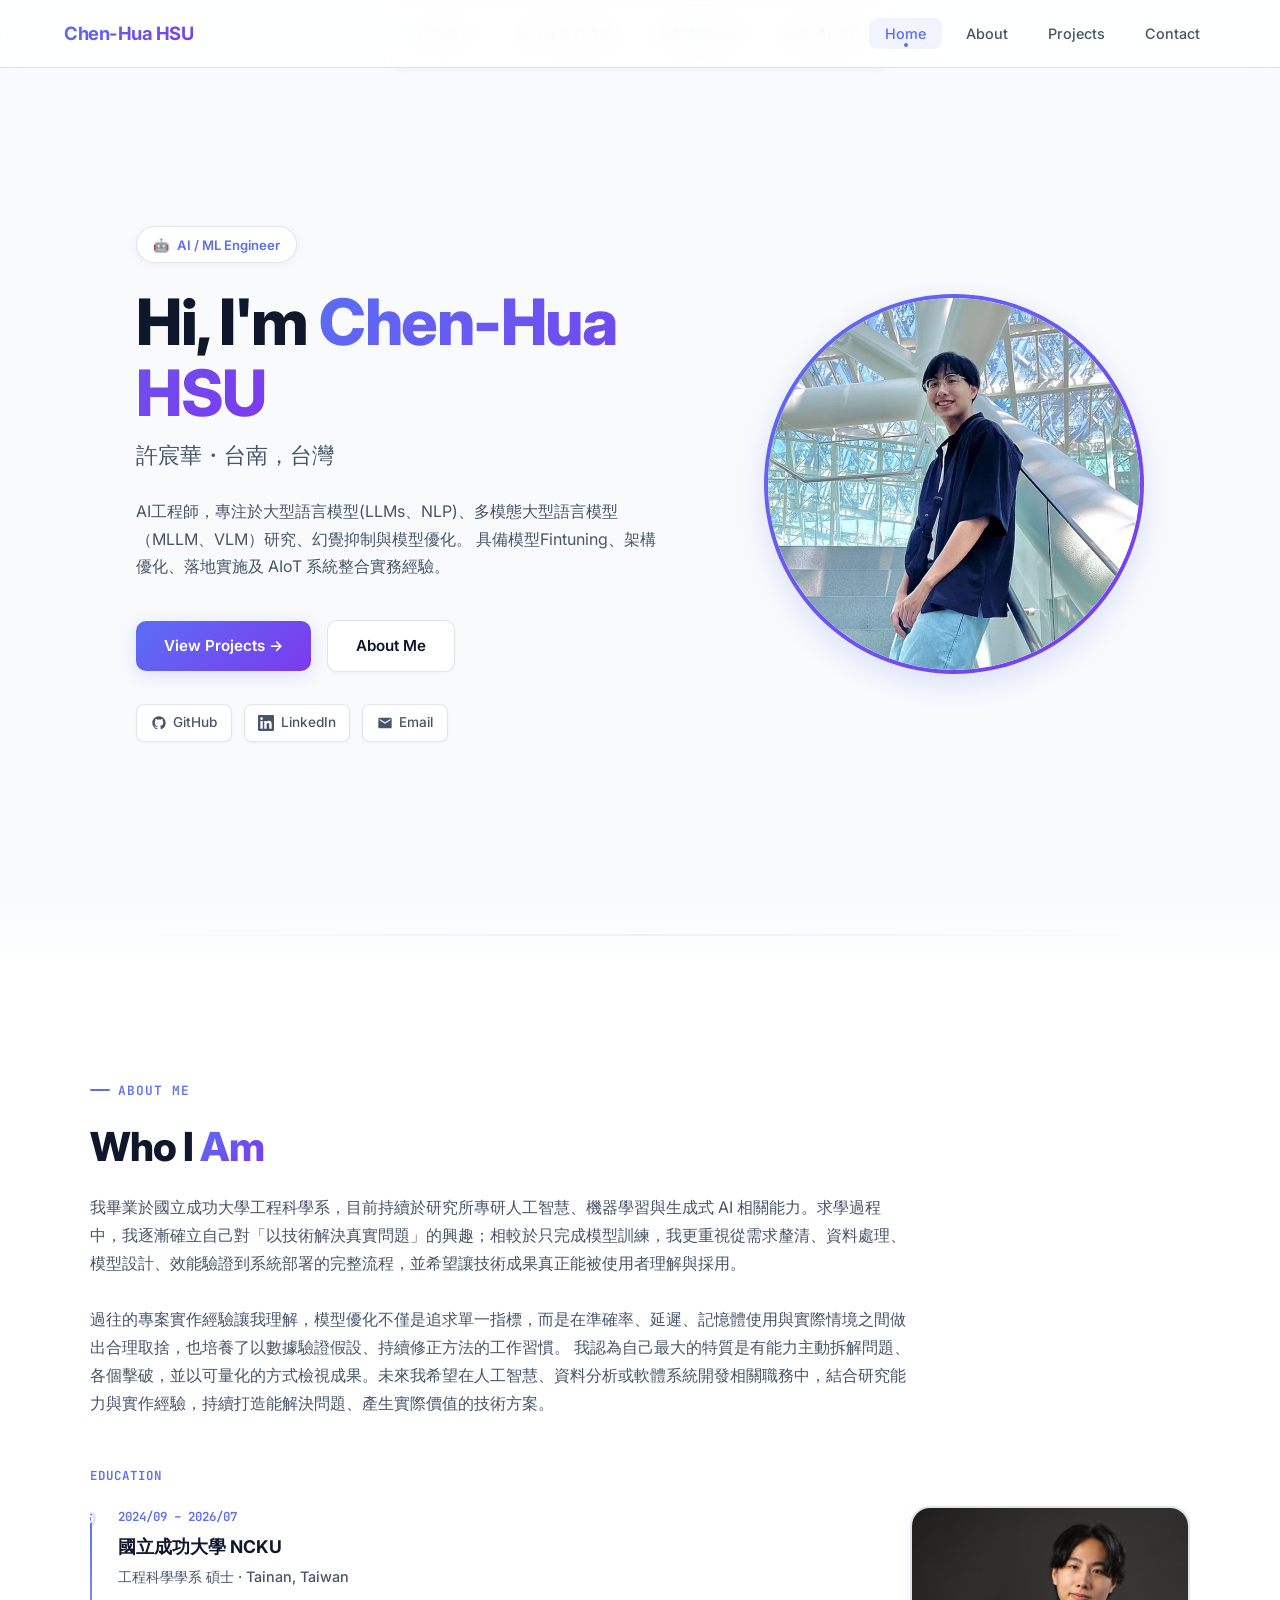
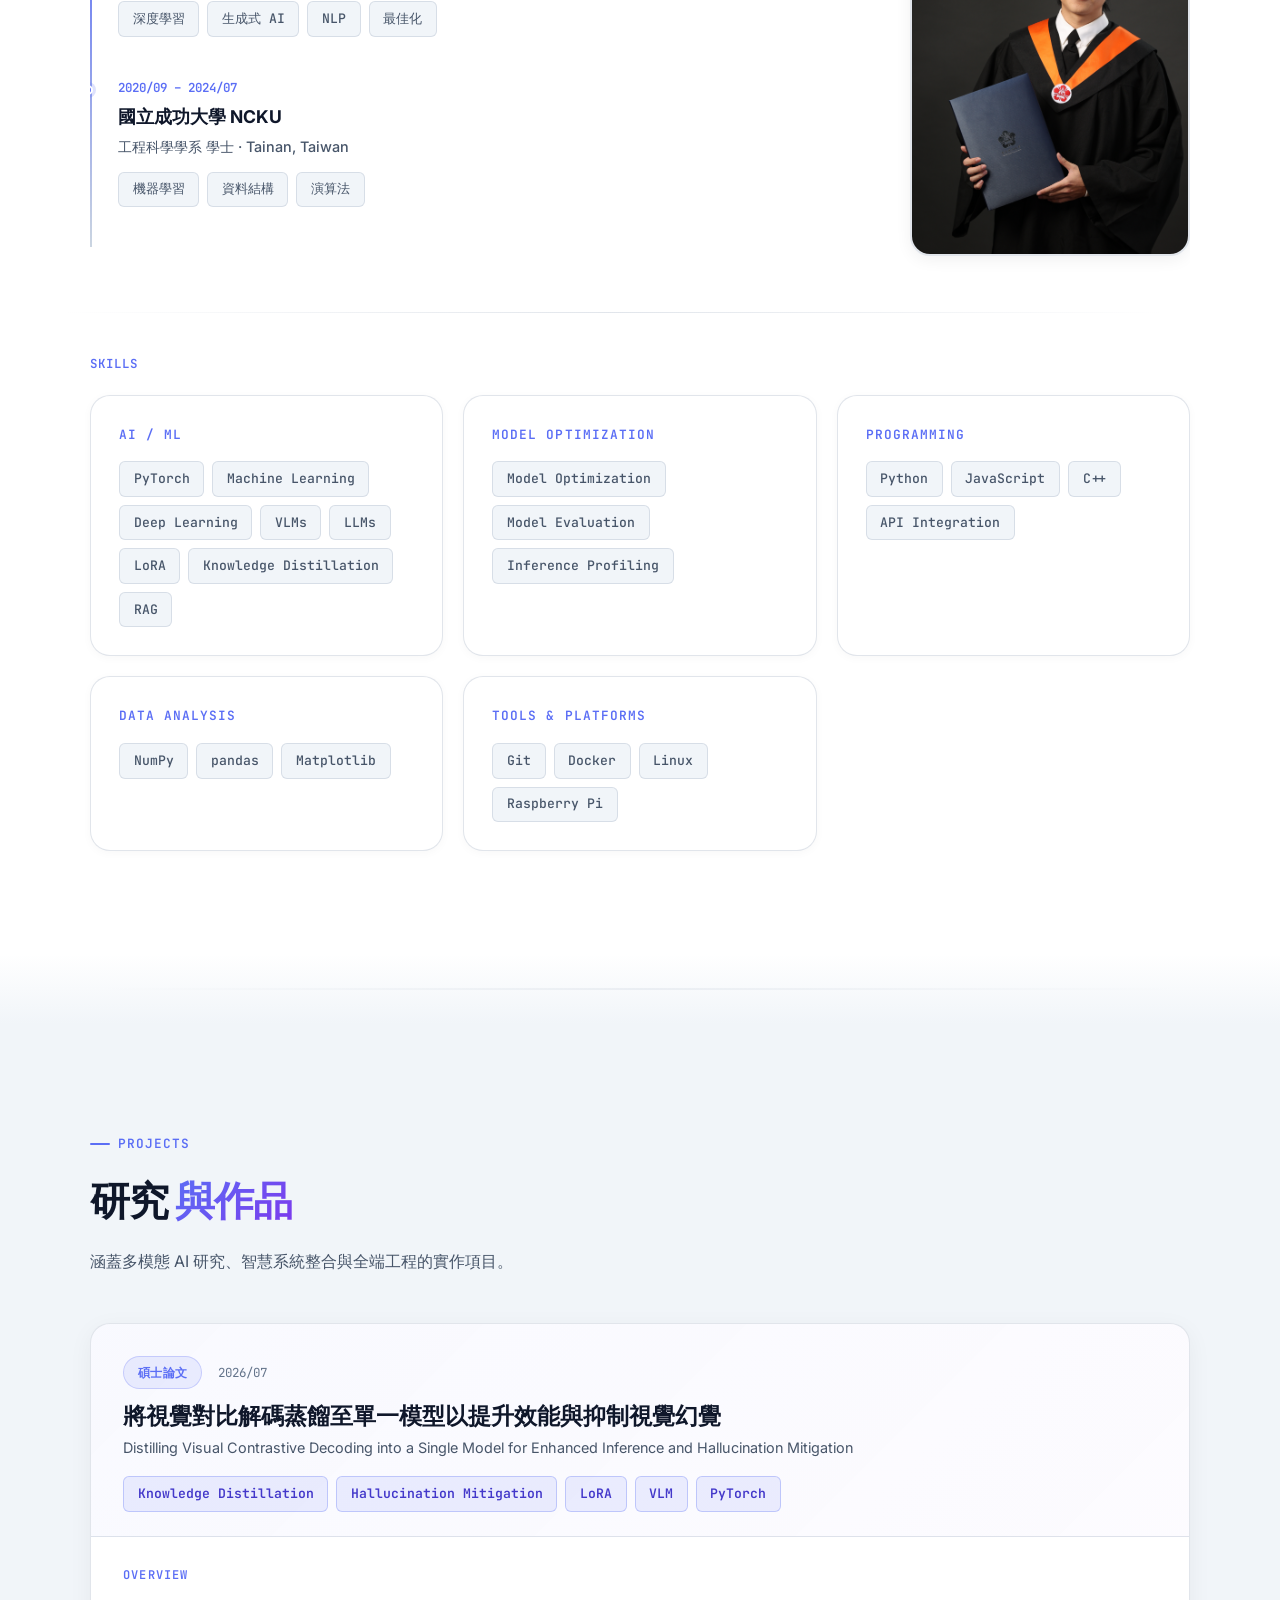
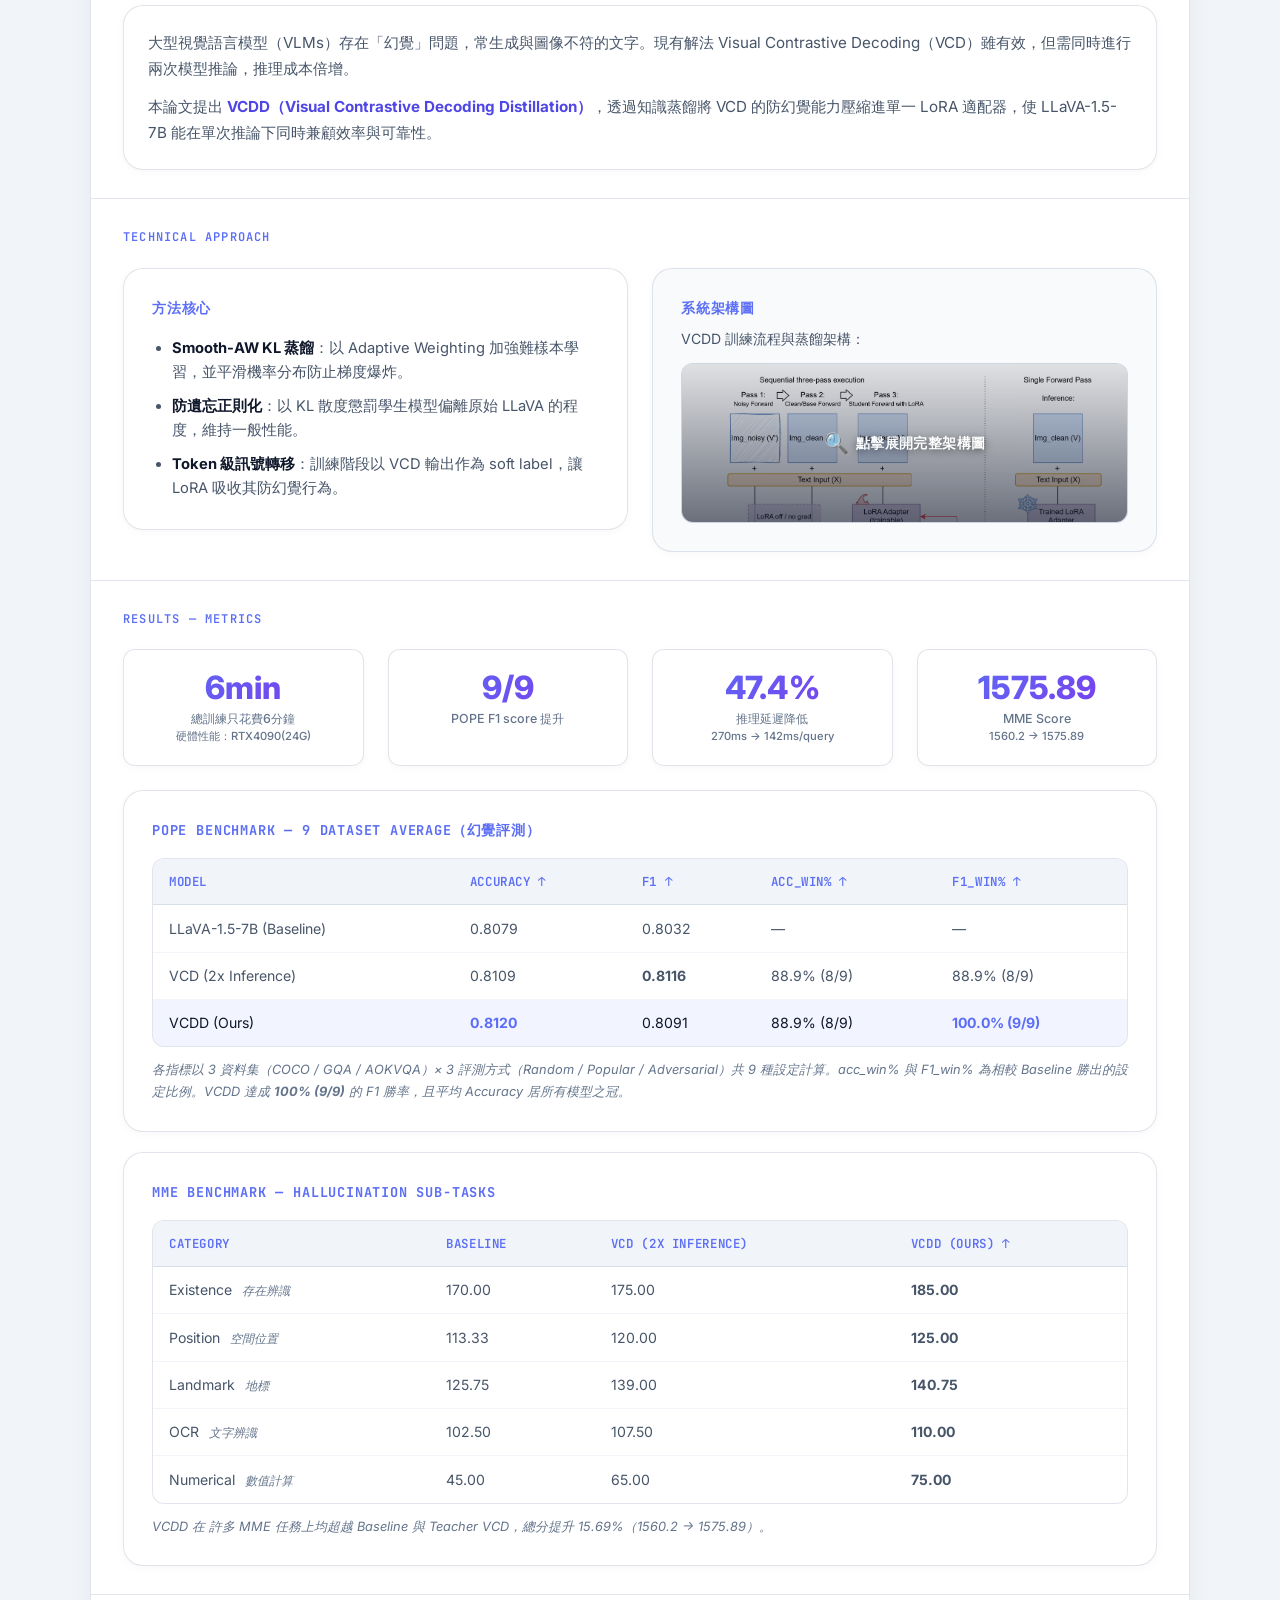
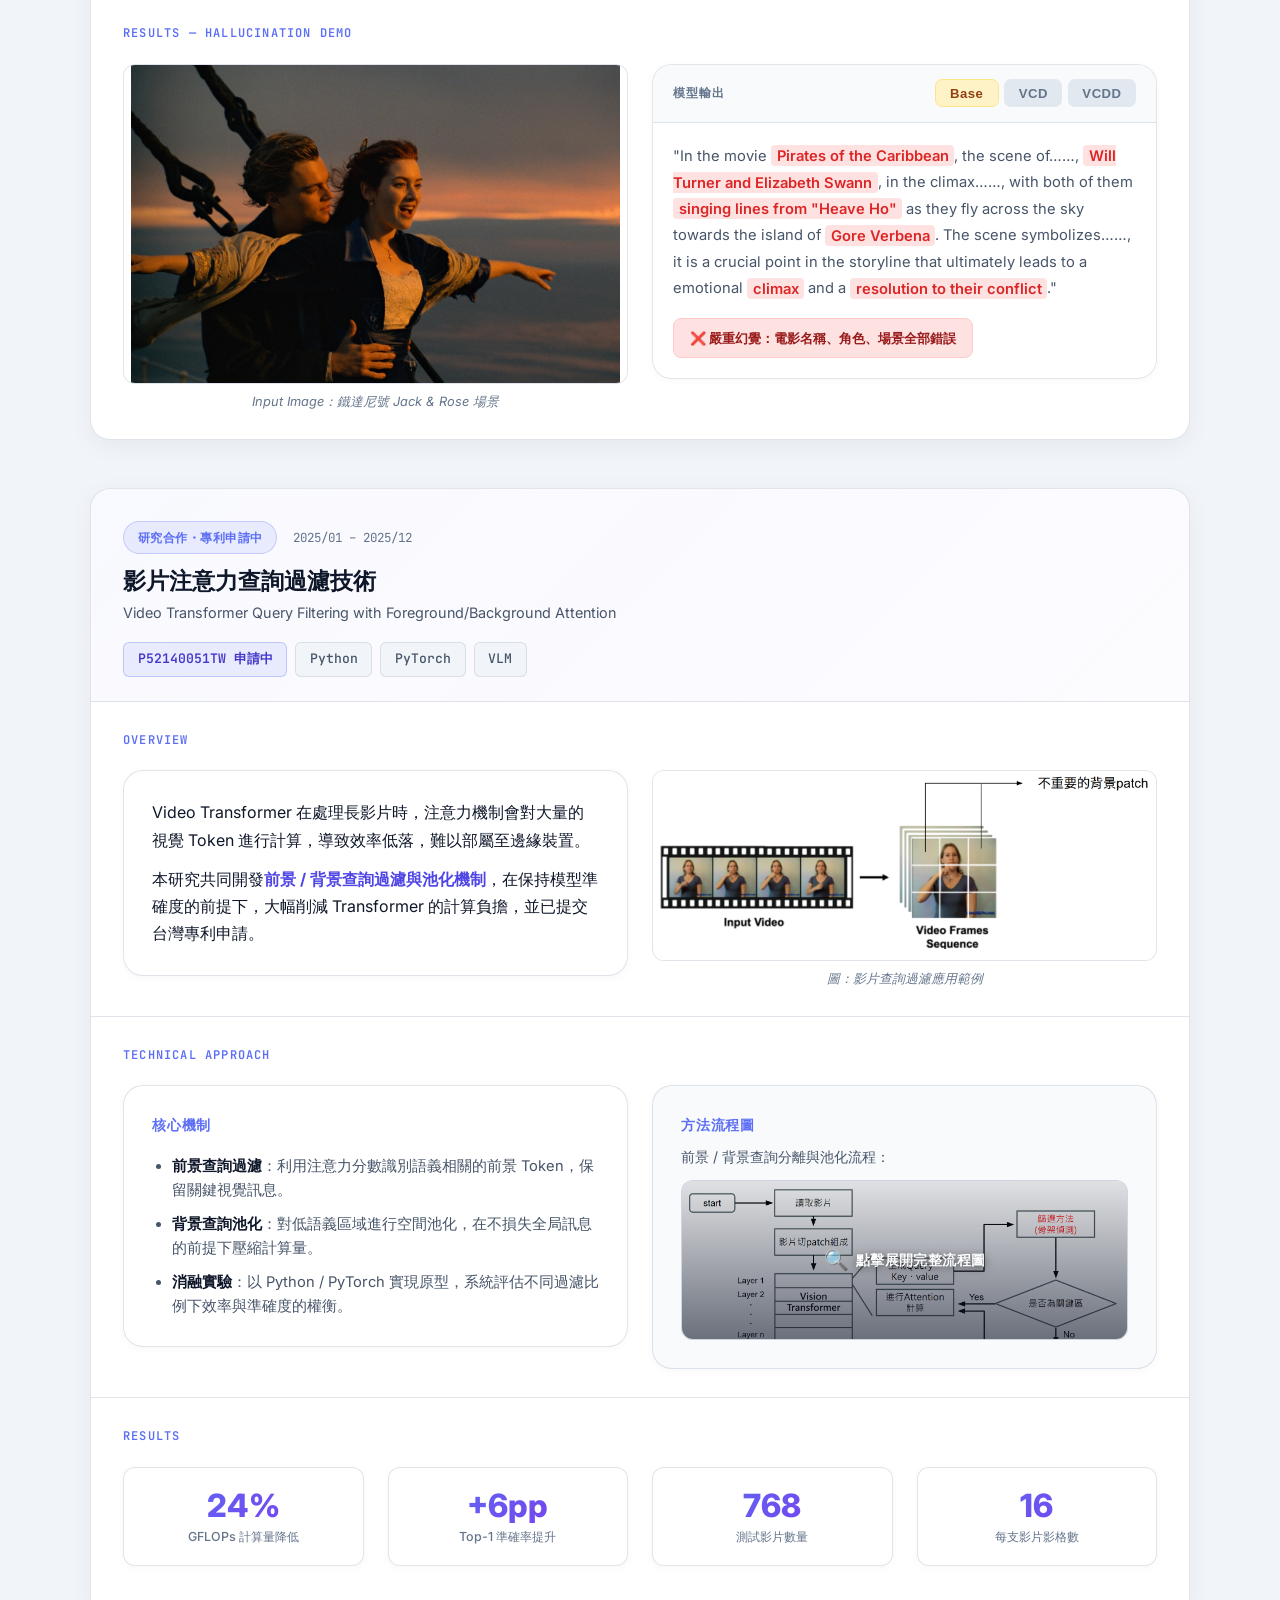
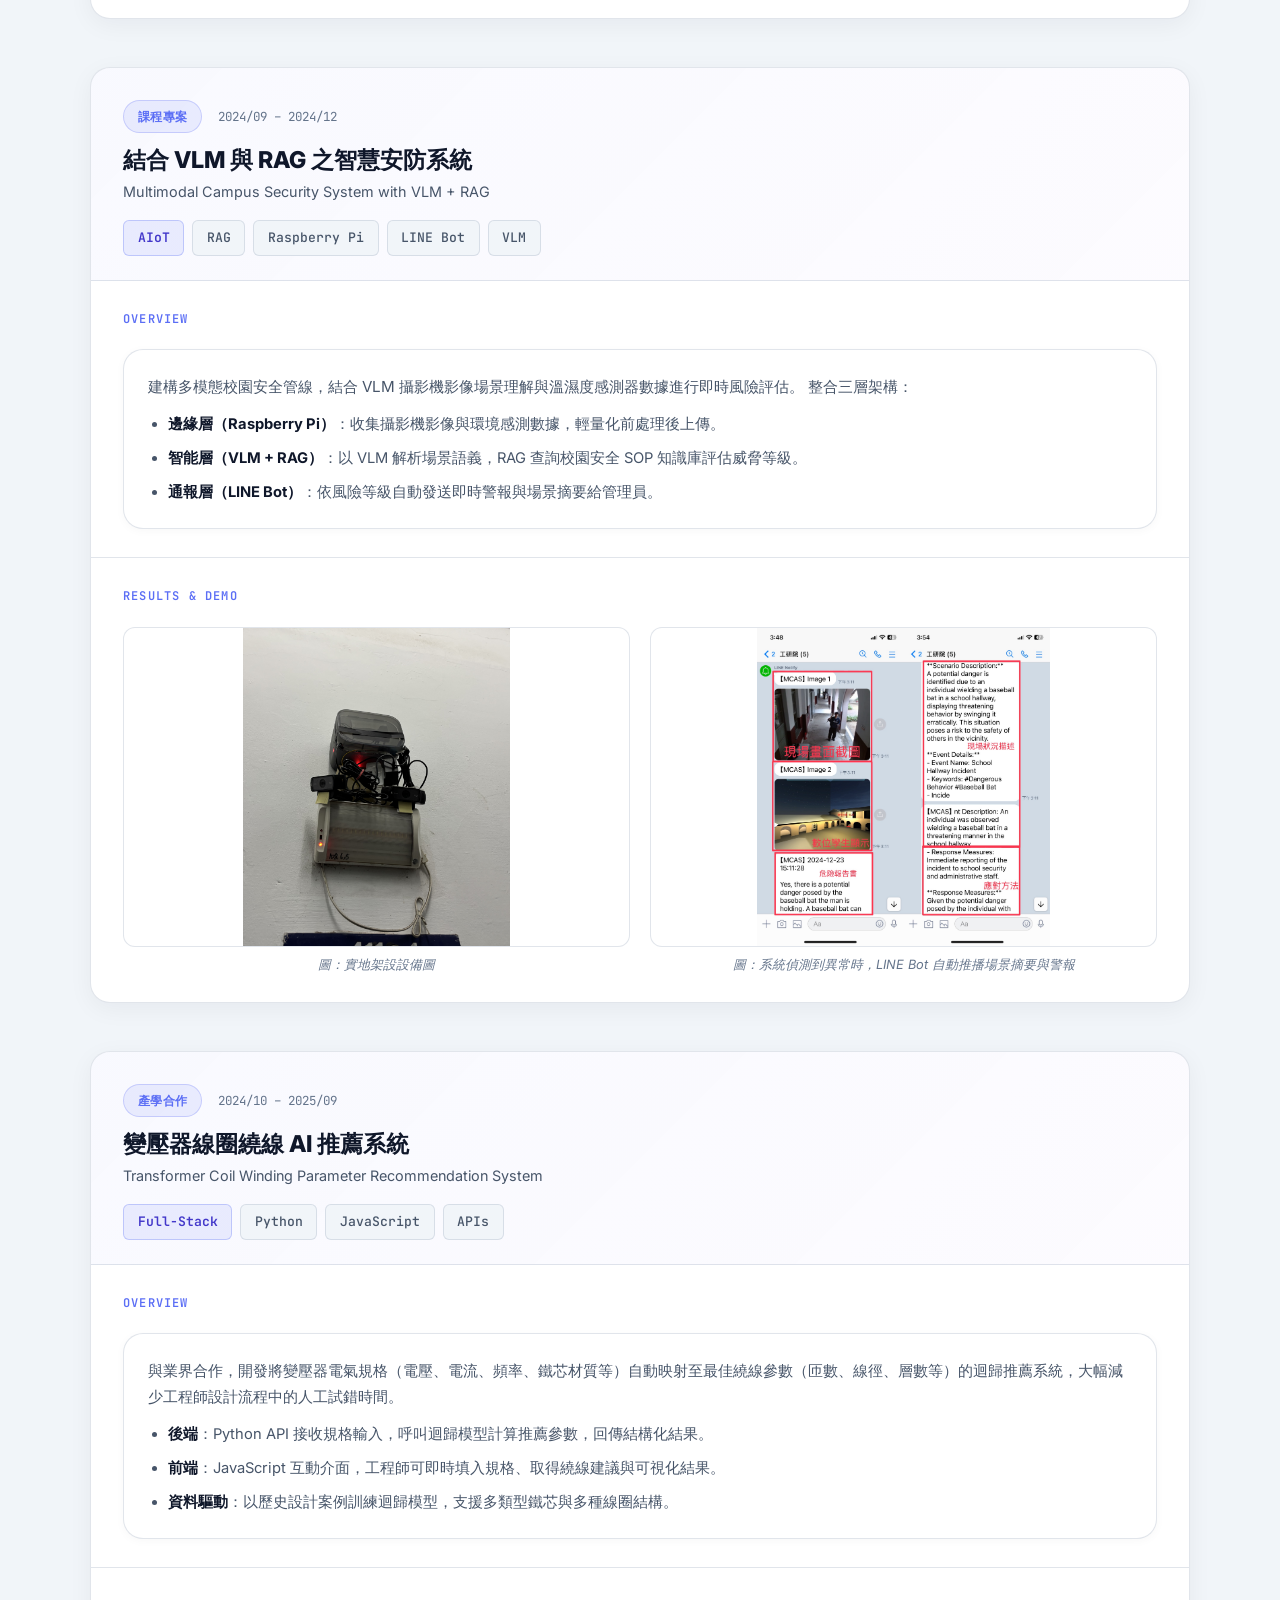
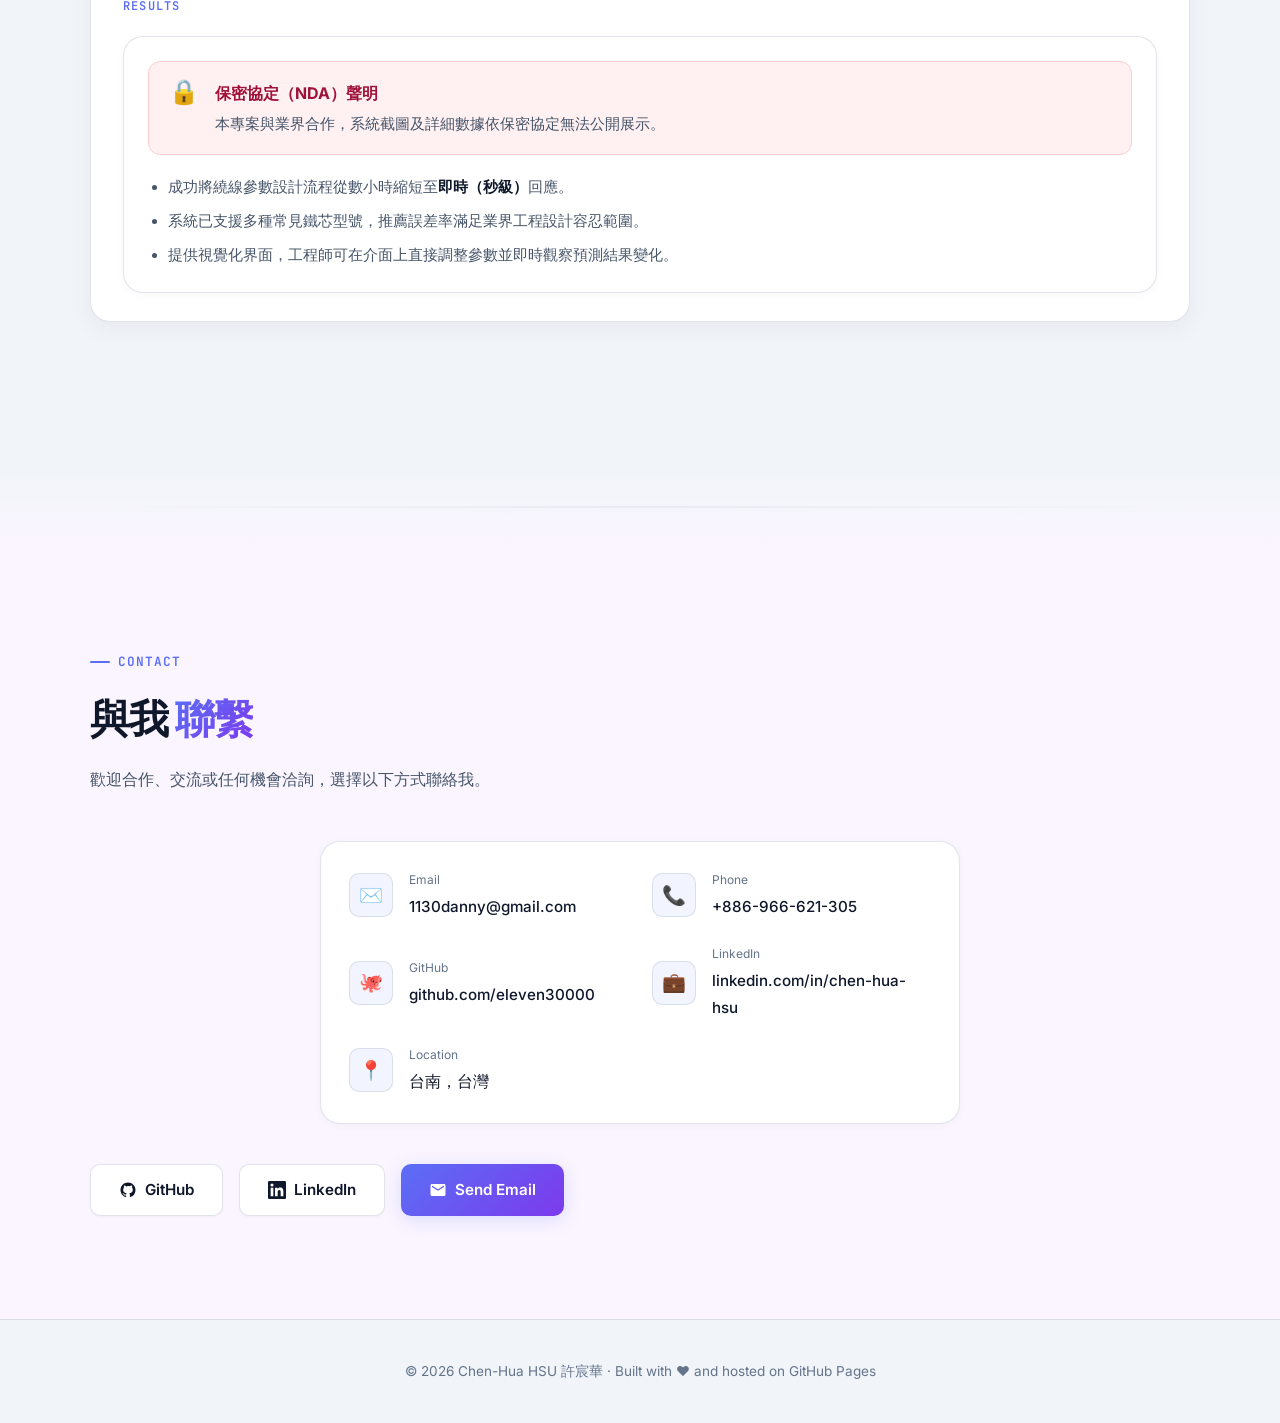
==== commit 28993dba: "style: 還原原始排版、字形與文字漸層色，僅更新亮色調與區塊背景銜接 - 100% 還原上一版 (88d9ec6) 的 HTML 結構、頂欄 nav 排版與字形樣式 - 完整保留標題、Logo、數" ====
--- a/index.html
+++ b/index.html
@@ -33,61 +33,58 @@
      ║             HOME             ║
      ╚══════════════════════════════╝ -->
     <section id="home" class="hero" aria-label="個人介紹">
-      <div class="hero-container">
-        <div class="hero-text">
-          <div class="hero-badge"><span>🤖</span> AI / ML Engineer</div>
-          <h1>Hi, I'm <span class="name-accent">Chen-Hua HSU</span></h1>
-          <p class="hero-subtitle">許宸華・台南，台灣</p>
-          <p class="hero-desc">
-            AI工程師，專注於大型語言模型(LLMs、NLP)、多模態大型語言模型（MLLM、VLM）研究、幻覺抑制與模型優化。
-            具備模型Fintuning、架構優化、落地實施及 AIoT 系統整合實務經驗。
-          </p>
-          <div class="hero-cta">
-            <a href="#projects" class="btn btn-primary scroll-link">View Projects →</a>
-            <a href="#about" class="btn btn-outline scroll-link">About Me</a>
-          </div>
-          <div class="hero-social">
-            <a href="https://github.com/eleven30000" target="_blank" rel="noopener" class="social-link">
-              <svg viewBox="0 0 24 24" fill="currentColor">
-                <path
-                  d="M12 2C6.48 2 2 6.48 2 12c0 4.42 2.87 8.17 6.84 9.49.5.09.68-.22.68-.48v-1.7c-2.78.6-3.37-1.34-3.37-1.34-.45-1.16-1.11-1.47-1.11-1.47-.91-.62.07-.6.07-.6 1 .07 1.53 1.03 1.53 1.03.89 1.52 2.34 1.08 2.91.83.09-.65.35-1.08.63-1.33-2.22-.25-4.55-1.11-4.55-4.94 0-1.09.39-1.98 1.03-2.68-.1-.25-.45-1.27.1-2.64 0 0 .84-.27 2.75 1.02A9.56 9.56 0 0112 6.8c.85 0 1.71.11 2.51.33 1.91-1.29 2.75-1.02 2.75-1.02.55 1.37.2 2.39.1 2.64.64.7 1.03 1.59 1.03 2.68 0 3.84-2.34 4.69-4.57 4.93.36.31.68.92.68 1.85v2.74c0 .27.18.58.69.48A10.01 10.01 0 0022 12c0-5.52-4.48-10-10-10z" />
-              </svg>
-              GitHub
-            </a>
-            <a href="https://linkedin.com/in/chen-hua-hsu-63691b365" target="_blank" rel="noopener" class="social-link">
-              <svg viewBox="0 0 24 24" fill="currentColor">
-                <path
-                  d="M20.45 20.45h-3.55v-5.57c0-1.33-.03-3.04-1.85-3.04-1.85 0-2.13 1.45-2.13 2.94v5.67H9.38V9h3.41v1.56h.05c.47-.9 1.64-1.85 3.37-1.85 3.6 0 4.27 2.37 4.27 5.45v6.3zM5.34 7.43a2.06 2.06 0 110-4.12 2.06 2.06 0 010 4.12zM7.12 20.45H3.57V9h3.55v11.45zM22.22 0H1.77C.79 0 0 .77 0 1.73v20.54C0 23.23.79 24 1.77 24h20.45c.98 0 1.78-.77 1.78-1.73V1.73C24 .77 23.2 0 22.22 0z" />
-              </svg>
-              LinkedIn
-            </a>
-            <a href="mailto:1130danny@gmail.com" class="social-link">
-              <svg viewBox="0 0 24 24" fill="currentColor">
-                <path
-                  d="M20 4H4c-1.1 0-2 .9-2 2v12c0 1.1.9 2 2 2h16c1.1 0 2-.9 2-2V6c0-1.1-.9-2-2-2zm0 4l-8 5-8-5V6l8 5 8-5v2z" />
-              </svg>
-              Email
-            </a>
-          </div>
-        </div>
-
-        <div class="hero-visual">
-          <div class="avatar-ring">
-            <div class="avatar-inner">
-              <img src="assets/images/avatar.jpg.JPG" alt="Chen-Hua HSU 大頭照" class="avatar-photo">
-            </div>
+      <div class="hero-text">
+        <div class="hero-badge"><span>🤖</span> AI / ML Engineer</div>
+        <h1>Hi, I'm <span class="name-accent">Chen-Hua HSU</span></h1>
+        <p class="hero-subtitle">許宸華・台南，台灣</p>
+        <p class="hero-desc">
+          AI工程師，專注於大型語言模型(LLMs、NLP)、多模態大型語言模型（MLLM、VLM）研究、幻覺抑制與模型優化。
+          具備模型Fintuning、架構優化、落地實施及 AIoT 系統整合實務經驗。
+        </p>
+        <div class="hero-cta">
+          <a href="#projects" class="btn btn-primary scroll-link">View Projects →</a>
+          <a href="#about" class="btn btn-outline scroll-link">About Me</a>
+        </div>
+        <div class="hero-social">
+          <a href="https://github.com/eleven30000" target="_blank" rel="noopener" class="social-link">
+            <svg viewBox="0 0 24 24" fill="currentColor">
+              <path
+                d="M12 2C6.48 2 2 6.48 2 12c0 4.42 2.87 8.17 6.84 9.49.5.09.68-.22.68-.48v-1.7c-2.78.6-3.37-1.34-3.37-1.34-.45-1.16-1.11-1.47-1.11-1.47-.91-.62.07-.6.07-.6 1 .07 1.53 1.03 1.53 1.03.89 1.52 2.34 1.08 2.91.83.09-.65.35-1.08.63-1.33-2.22-.25-4.55-1.11-4.55-4.94 0-1.09.39-1.98 1.03-2.68-.1-.25-.45-1.27.1-2.64 0 0 .84-.27 2.75 1.02A9.56 9.56 0 0112 6.8c.85 0 1.71.11 2.51.33 1.91-1.29 2.75-1.02 2.75-1.02.55 1.37.2 2.39.1 2.64.64.7 1.03 1.59 1.03 2.68 0 3.84-2.34 4.69-4.57 4.93.36.31.68.92.68 1.85v2.74c0 .27.18.58.69.48A10.01 10.01 0 0022 12c0-5.52-4.48-10-10-10z" />
+            </svg>
+            GitHub
+          </a>
+          <a href="https://linkedin.com/in/chen-hua-hsu-63691b365" target="_blank" rel="noopener" class="social-link">
+            <svg viewBox="0 0 24 24" fill="currentColor">
+              <path
+                d="M20.45 20.45h-3.55v-5.57c0-1.33-.03-3.04-1.85-3.04-1.85 0-2.13 1.45-2.13 2.94v5.67H9.38V9h3.41v1.56h.05c.47-.9 1.64-1.85 3.37-1.85 3.6 0 4.27 2.37 4.27 5.45v6.3zM5.34 7.43a2.06 2.06 0 110-4.12 2.06 2.06 0 010 4.12zM7.12 20.45H3.57V9h3.55v11.45zM22.22 0H1.77C.79 0 0 .77 0 1.73v20.54C0 23.23.79 24 1.77 24h20.45c.98 0 1.78-.77 1.78-1.73V1.73C24 .77 23.2 0 22.22 0z" />
+            </svg>
+            LinkedIn
+          </a>
+          <a href="mailto:1130danny@gmail.com" class="social-link">
+            <svg viewBox="0 0 24 24" fill="currentColor">
+              <path
+                d="M20 4H4c-1.1 0-2 .9-2 2v12c0 1.1.9 2 2 2h16c1.1 0 2-.9 2-2V6c0-1.1-.9-2-2-2zm0 4l-8 5-8-5V6l8 5 8-5v2z" />
+            </svg>
+            Email
+          </a>
+        </div>
+      </div>
+
+      <div class="hero-visual">
+        <div class="avatar-ring">
+          <div class="avatar-inner">
+            <img src="assets/images/avatar.jpg.JPG" alt="Chen-Hua HSU 大頭照" class="avatar-photo">
           </div>
         </div>
       </div>
     </section>
 
-    <div class="section-transition trans-home-about" aria-hidden="true"></div>
+    <div class="section-divider"></div>
 
     <!-- ╔══════════════════════════════╗
      ║            ABOUT             ║
      ╚══════════════════════════════╝ -->
     <section id="about" class="section" aria-label="關於我">
-      <div class="section-container">
       <div class="section-header reveal">
         <div class="section-label">About Me</div>
         <h2 class="section-title">Who I <span>Am</span></h2>
@@ -167,17 +164,16 @@
             <span class="tag">Linux</span><span class="tag">Raspberry Pi</span>
           </div>
         </div>
-      </div><!-- end .section-container -->
+      </div>
     </section>
 
-    <div class="section-transition trans-about-projects" aria-hidden="true"></div>
+    <div class="section-divider"></div>
 
     <!-- ╔══════════════════════════════╗
      ║           PROJECTS           ║
      ╚══════════════════════════════╝ -->
     <section id="projects" class="section" aria-label="作品集">
-      <div class="section-container">
-        <div class="section-header reveal">
+      <div class="section-header reveal">
         <div class="section-label">Projects</div>
         <h2 class="section-title">研究 <span>與作品</span></h2>
         <p class="section-desc">涵蓋多模態 AI 研究、智慧系統整合與全端工程的實作項目。</p>
@@ -632,17 +628,16 @@
           </div>
         </div>
       </article>
-      </div><!-- end .section-container -->
+
     </section>
 
-    <div class="section-transition trans-projects-contact" aria-hidden="true"></div>
+    <div class="section-divider"></div>
 
     <!-- ╔══════════════════════════════╗
      ║           CONTACT            ║
      ╚══════════════════════════════╝ -->
     <section id="contact" class="section" aria-label="聯絡方式">
-      <div class="section-container">
-        <div class="section-header reveal">
+      <div class="section-header reveal">
         <div class="section-label">Contact</div>
         <h2 class="section-title">與我 <span>聯繫</span></h2>
         <p class="section-desc">歡迎合作、交流或任何機會洽詢，選擇以下方式聯絡我。</p>
@@ -708,7 +703,6 @@
           Send Email
         </a>
       </div>
-      </div><!-- end .section-container -->
     </section>
 
   </main>
--- a/css/style.css
+++ b/css/style.css
@@ -1,744 +1,387 @@
-/* ============================================================
-   CHEN-HUA HSU (許宸華) PERSONAL PORTFOLIO
-   Design System: Modern Light Tech Palette with Section Transitions
-   ============================================================ */
-
-@import url('https://fonts.googleapis.com/css2?family=Inter:wght@300;400;500;600;700;800&family=JetBrains+Mono:wght@400;500;600&display=swap');
-
-/* ===== DESIGN TOKENS (LIGHT THEME) ===== */
+/* ===================================================
+   GLOBAL DESIGN SYSTEM
+   =================================================== */
+@import url('https://fonts.googleapis.com/css2?family=Inter:wght@300;400;500;600;700;800&family=JetBrains+Mono:wght@400;500&display=swap');
+
 :root {
-  /* Surfaces & Backgrounds */
-  --bg-home: #f8fafc;
-  --bg-about: #ffffff;
-  --bg-projects: #eef2f7;
-  --bg-contact: #fdfcfe;
-  --bg-card: #ffffff;
-  --bg-card-subtle: #f8fafc;
-  --bg-card-hover: #ffffff;
-
-  /* Primary & Accent Palettes */
-  --accent: #4f46e5;          /* Indigo 600 */
-  --accent-hover: #4338ca;    /* Indigo 700 */
-  --accent-2: #7c3aed;        /* Violet 600 */
-  --accent-glow: rgba(79, 70, 229, 0.16);
-  --accent-subtle: rgba(79, 70, 229, 0.08);
-  --accent-border: rgba(79, 70, 229, 0.22);
-
-  /* Typography Colors */
-  --text-primary: #0f172a;    /* Slate 900 */
-  --text-secondary: #475569;  /* Slate 600 */
-  --text-muted: #64748b;      /* Slate 500 */
-  --text-inverse: #ffffff;
-
-  /* Borders & Dividers */
-  --border: rgba(148, 163, 184, 0.32); /* Slate 300 / 32% */
-  --border-subtle: #f1f5f9;
-  --border-hover: rgba(79, 70, 229, 0.45);
-
-  /* Gradients */
-  --gradient-main: linear-gradient(135deg, #4f46e5 0%, #7c3aed 100%);
-  --gradient-card: linear-gradient(135deg, rgba(79, 70, 229, 0.04) 0%, rgba(124, 58, 237, 0.03) 100%);
-  --gradient-text: linear-gradient(135deg, #4f46e5 0%, #7c3aed 100%);
-
-  /* Shadows */
-  --shadow-sm: 0 1px 3px rgba(15, 23, 42, 0.05);
-  --shadow: 0 4px 20px rgba(15, 23, 42, 0.05);
-  --shadow-lg: 0 12px 36px rgba(15, 23, 42, 0.08), 0 4px 12px rgba(15, 23, 42, 0.03);
-  --shadow-card: 0 8px 30px rgba(15, 23, 42, 0.06);
-
-  /* Typography & Layout */
-  --font: 'Inter', -apple-system, BlinkMacSystemFont, "Segoe UI", Roboto, sans-serif;
-  --mono: 'JetBrains Mono', "Fira Code", monospace;
-  --radius-sm: 6px;
-  --radius: 12px;
-  --radius-lg: 20px;
-  --nav-h: 68px;
-  --transition: 0.28s cubic-bezier(0.4, 0, 0.2, 1);
-}
-
-/* ===== RESET & BASE ===== */
-*, *::before, *::after { box-sizing: border-box; margin: 0; padding: 0; }
-html {
-  scroll-behavior: smooth;
-  scroll-padding-top: calc(var(--nav-h) + 1.5rem);
-}
+  --bg-primary:    #f8fafc;
+  --bg-secondary:  #f1f5f9;
+  --bg-card:       #ffffff;
+  --accent:        #5b6ef5;
+  --accent-2:      #7c3aed;
+  --accent-glow:   rgba(91,110,245,0.18);
+  --text-primary:  #0f172a;
+  --text-secondary:#475569;
+  --text-muted:    #64748b;
+  --border:        rgba(148,163,184,0.28);
+  --border-hover:  rgba(91,110,245,0.45);
+  --gradient-main: linear-gradient(135deg,#5b6ef5 0%,#7c3aed 100%);
+  --gradient-card: linear-gradient(135deg,rgba(91,110,245,.04) 0%,rgba(124,58,237,.03) 100%);
+  --shadow:        0 4px 20px rgba(15,23,42,.06);
+  --shadow-lg:     0 8px 36px rgba(15,23,42,.08);
+  --radius:        12px;
+  --radius-lg:     20px;
+  --mono:          'JetBrains Mono',monospace;
+  --font:          'Inter',sans-serif;
+  --nav-h:         68px;
+  --transition:    0.3s cubic-bezier(.4,0,.2,1);
+
+  /* Section backgrounds */
+  --bg-home:       #f8fafc;
+  --bg-about:      #ffffff;
+  --bg-projects:   #f1f5f9;
+  --bg-contact:    #faf5ff;
+}
+
+*,*::before,*::after { box-sizing:border-box; margin:0; padding:0; }
+html { scroll-behavior:smooth; }
+
 body {
-  font-family: var(--font);
-  background-color: var(--bg-home);
-  color: var(--text-primary);
-  line-height: 1.7;
-  overflow-x: hidden;
-  -webkit-font-smoothing: antialiased;
-  -moz-osx-font-smoothing: grayscale;
-}
-
-/* ===== FULL BLEED LAYOUT & CONTAINERS ===== */
-main {
-  padding-top: var(--nav-h);
-  position: relative;
-  z-index: 1;
-}
+  font-family:var(--font);
+  background:var(--bg-primary);
+  color:var(--text-primary);
+  line-height:1.7;
+  overflow-x:hidden;
+  -webkit-font-smoothing:antialiased;
+}
+
+/* background grid */
+body::before {
+  content:'';
+  position:fixed; inset:0;
+  background-image:
+    linear-gradient(rgba(91,110,245,.03) 1px,transparent 1px),
+    linear-gradient(90deg,rgba(91,110,245,.03) 1px,transparent 1px);
+  background-size:48px 48px;
+  pointer-events:none; z-index:0;
+}
+
+/* ===== NAV ===== */
+nav {
+  position:fixed; top:0; left:0; right:0;
+  height:var(--nav-h);
+  background:rgba(255,255,255,.88);
+  backdrop-filter:blur(20px);
+  -webkit-backdrop-filter:blur(20px);
+  border-bottom:1px solid var(--border);
+  display:flex; align-items:center; justify-content:space-between;
+  padding:0 clamp(1.5rem,5vw,4rem);
+  z-index:1000;
+  transition:background var(--transition),box-shadow var(--transition);
+}
+.nav-logo {
+  font-size:1.15rem; font-weight:700;
+  background:var(--gradient-main);
+  -webkit-background-clip:text; -webkit-text-fill-color:transparent; background-clip:text;
+  letter-spacing:-.5px; text-decoration:none;
+}
+.nav-links { display:flex; gap:.5rem; list-style:none; align-items:center; }
+.nav-links a {
+  text-decoration:none; color:var(--text-secondary);
+  font-size:.9rem; font-weight:500;
+  padding:.45rem 1rem; border-radius:8px;
+  transition:color var(--transition),background var(--transition);
+  position:relative;
+}
+.nav-links a:hover,.nav-links a.active {
+  color:var(--accent); background:rgba(91,110,245,.08);
+}
+.nav-links a.active::after {
+  content:''; position:absolute;
+  bottom:2px; left:50%; transform:translateX(-50%);
+  width:4px; height:4px; border-radius:50%;
+  background:var(--accent);
+}
+.nav-toggle { display:none; flex-direction:column; gap:5px; cursor:pointer; padding:4px; background:none; border:none; }
+.nav-toggle span { display:block; width:22px; height:2px; background:var(--text-primary); border-radius:2px; transition:var(--transition); }
+.nav-toggle.open span:nth-child(1) { transform:translateY(7px) rotate(45deg); }
+.nav-toggle.open span:nth-child(2) { opacity:0; }
+.nav-toggle.open span:nth-child(3) { transform:translateY(-7px) rotate(-45deg); }
+
+/* ===== LAYOUT & SECTION BACKGROUNDS ===== */
+main { padding-top:var(--nav-h); position:relative; z-index:1; }
+
 .section {
-  width: 100%;
-  padding: clamp(4.5rem, 7.5vw, 7rem) clamp(1.5rem, 5vw, 4rem);
-  position: relative;
-  box-sizing: border-box;
-}
-.section-container, .hero-container {
-  max-width: 1100px;
-  margin: 0 auto;
-  width: 100%;
-  position: relative;
-  z-index: 2;
-}
-
-/* ===== DISTINCT SECTION BACKGROUNDS ===== */
-
-/* 1. HERO (#home) — Luminous Pearl Slate */
-#home {
-  background: linear-gradient(180deg, #f8fafc 0%, #f1f5f9 100%);
-  position: relative;
-  overflow: hidden;
-  min-height: calc(100vh - var(--nav-h));
-  display: flex;
-  align-items: center;
+  padding:clamp(4rem,8vw,7rem) clamp(1.5rem, calc((100% - 1100px) / 2 + 2rem), 5vw);
+  width:100%; max-width:100%; margin:0 auto;
+  box-sizing:border-box;
+}
+
+/* Ensure direct children inside .section stay centered at max-width 1100px */
+.section > * {
+  max-width:1100px;
+  margin-left:auto;
+  margin-right:auto;
+}
+
+/* Distinct Section Background Colors */
+#home.hero {
+  background: var(--bg-home);
+  width:100%; max-width:100%;
+  padding-left: clamp(1.5rem, calc((100% - 1100px) / 2 + 2rem), 5vw);
+  padding-right: clamp(1.5rem, calc((100% - 1100px) / 2 + 2rem), 5vw);
   justify-content: center;
-  padding: clamp(3rem, 7vw, 6rem) clamp(1.5rem, 5vw, 4rem);
-}
-#home::before {
-  content: '';
-  position: absolute;
-  inset: 0;
-  background-image:
-    radial-gradient(at 15% 20%, rgba(79, 70, 229, 0.08) 0px, transparent 55%),
-    radial-gradient(at 85% 25%, rgba(124, 58, 237, 0.07) 0px, transparent 55%);
-  pointer-events: none;
-}
-.hero-container {
-  display: flex;
-  align-items: center;
-  gap: 3.5rem;
-}
-
-/* Transition 1: Home (#f1f5f9) -> About (#ffffff) */
-.trans-home-about {
-  width: 100%;
-  height: 80px;
-  background: linear-gradient(180deg, #f1f5f9 0%, #ffffff 100%);
-  position: relative;
-}
-
-/* 2. ABOUT (#about) — Crisp Pure White */
-#about {
-  background-color: #ffffff;
-}
-
-/* Transition 2: About (#ffffff) -> Projects (#eef2f7) */
-.trans-about-projects {
-  width: 100%;
-  height: 95px;
-  background: linear-gradient(180deg, #ffffff 0%, #eef2f7 100%);
-  position: relative;
-}
-
-/* 3. PROJECTS (#projects) — Modern Technical Slate-Blue */
-#projects {
-  background: linear-gradient(180deg, #eef2f7 0%, #f1f5f9 45%, #e8edf5 100%);
-}
-
-/* Transition 3: Projects (#e8edf5) -> Contact (#fdfcfe) */
-.trans-projects-contact {
-  width: 100%;
-  height: 95px;
-  background: linear-gradient(180deg, #e8edf5 0%, #fdfcfe 100%);
-  position: relative;
-}
-
-/* 4. CONTACT (#contact) — Soft Pearl Lavender-White */
-#contact {
-  background: linear-gradient(180deg, #fdfcfe 0%, #f8fafc 100%);
-}
-
-/* Seamless Transition Middle Fading Accent Line */
-.section-transition {
-  position: relative;
-  overflow: hidden;
-}
-.section-transition::after {
-  content: '';
-  position: absolute;
-  top: 50%;
-  left: 50%;
-  transform: translate(-50%, -50%);
-  width: min(1100px, 88%);
-  height: 1px;
-  background: linear-gradient(90deg, transparent, rgba(99, 102, 241, 0.18), transparent);
-}
-
-/* Section divider (for inner section sub-breaks) */
+}
+#about.section {
+  background: var(--bg-about);
+}
+#projects.section {
+  background: var(--bg-projects);
+}
+#contact.section {
+  background: var(--bg-contact);
+}
+
+/* ===== SECTION TRANSITIONS (中間銜接) ===== */
+main > .section-divider {
+  width:100%;
+  max-width:100%;
+  height:70px;
+  margin:0;
+  position:relative;
+  display:block;
+}
+/* Divider 1: Home (#f8fafc) -> About (#ffffff) */
+main > .section-divider:nth-of-type(1) {
+  background: linear-gradient(to bottom, var(--bg-home) 0%, var(--bg-about) 100%);
+}
+/* Divider 2: About (#ffffff) -> Projects (#f1f5f9) */
+main > .section-divider:nth-of-type(2) {
+  background: linear-gradient(to bottom, var(--bg-about) 0%, var(--bg-projects) 100%);
+}
+/* Divider 3: Projects (#f1f5f9) -> Contact (#faf5ff) */
+main > .section-divider:nth-of-type(3) {
+  background: linear-gradient(to bottom, var(--bg-projects) 0%, var(--bg-contact) 100%);
+}
+/* Transition subtle center line */
+main > .section-divider::after {
+  content:'';
+  position:absolute;
+  top:50%; left:50%;
+  transform:translate(-50%, -50%);
+  width:min(1100px, 85%);
+  height:1px;
+  background:linear-gradient(90deg,transparent,var(--border),transparent);
+}
+
+/* Internal section divider */
 .section-divider {
-  max-width: 1100px;
-  margin: 0 auto;
-  height: 1px;
-  background: linear-gradient(90deg, transparent, var(--border), transparent);
-}
-
-/* ===== NAVIGATION (FROSTED GLASS LIGHT) ===== */
-nav {
-  position: fixed;
-  top: 0; left: 0; right: 0;
-  height: var(--nav-h);
-  background: rgba(255, 255, 255, 0.85);
-  backdrop-filter: blur(20px);
-  -webkit-backdrop-filter: blur(20px);
-  border-bottom: 1px solid rgba(226, 232, 240, 0.9);
-  box-shadow: 0 2px 12px rgba(15, 23, 42, 0.03);
-  z-index: 1000;
-  transition: all var(--transition);
-}
-.nav-inner {
-  max-width: 1100px;
-  margin: 0 auto;
-  height: 100%;
-  padding: 0 clamp(1.25rem, 4vw, 2.5rem);
-  display: flex;
-  align-items: center;
-  justify-content: space-between;
-}
-.nav-logo {
-  font-family: var(--mono);
-  font-weight: 700;
-  font-size: 1.15rem;
-  background: var(--gradient-main);
-  -webkit-background-clip: text;
-  -webkit-text-fill-color: transparent;
-  text-decoration: none;
-  letter-spacing: -0.02em;
-}
-.nav-links {
-  display: flex;
-  gap: 0.5rem;
-  align-items: center;
-}
-.nav-links a {
-  color: var(--text-secondary);
-  text-decoration: none;
-  font-size: 0.92rem;
-  font-weight: 500;
-  padding: 0.45rem 0.95rem;
-  border-radius: 8px;
-  transition: all var(--transition);
-  position: relative;
-}
-.nav-links a:hover {
-  color: var(--accent);
-  background: var(--accent-subtle);
-}
-.nav-links a.active {
-  color: var(--accent);
-  background: rgba(79, 70, 229, 0.08);
-  font-weight: 600;
-}
-.nav-links a.active::after {
-  content: '';
-  position: absolute;
-  bottom: -2px;
-  left: 50%;
-  transform: translateX(-50%);
-  width: 18px;
-  height: 2px;
-  background: var(--accent);
-  border-radius: 2px;
-}
-.nav-toggle {
-  display: none;
-  flex-direction: column;
-  gap: 5px;
-  cursor: pointer;
-  background: none;
-  border: none;
-  padding: 6px;
-}
-.nav-toggle span {
-  display: block;
-  width: 22px;
-  height: 2px;
-  background: var(--text-primary);
-  border-radius: 2px;
-  transition: all var(--transition);
-}
-
-/* ===== HERO ELEMENTS ===== */
-.hero-text { flex: 1; }
+  max-width:1100px; margin:0 auto;
+  height:1px; background:linear-gradient(90deg,transparent,var(--border),transparent);
+}
+
+/* ===== HERO ===== */
+.hero {
+  min-height:calc(100vh - var(--nav-h));
+  display:flex; align-items:center;
+  padding:clamp(3rem,8vw,6rem) clamp(1.5rem,5vw,4rem);
+  max-width:1100px; margin:0 auto;
+  gap:3rem; position:relative;
+}
+.hero-text { flex:1; max-width:580px; }
 .hero-badge {
-  display: inline-flex;
-  align-items: center;
-  gap: 0.5rem;
-  background: #ffffff;
-  border: 1px solid #e0e7ff;
-  border-radius: 100px;
-  padding: 0.35rem 1rem;
-  font-size: 0.82rem;
-  font-family: var(--mono);
-  color: var(--accent);
-  font-weight: 600;
-  margin-bottom: 1.25rem;
-  box-shadow: 0 2px 8px rgba(79, 70, 229, 0.08);
-}
-.hero-text h1 {
-  font-size: clamp(2.4rem, 5.5vw, 4rem);
-  font-weight: 800;
-  line-height: 1.15;
-  letter-spacing: -0.03em;
-  margin-bottom: 0.5rem;
-  color: var(--text-primary);
-}
-.name-accent {
-  background: var(--gradient-main);
-  -webkit-background-clip: text;
-  -webkit-text-fill-color: transparent;
-}
-.hero-subtitle {
-  font-size: 1.15rem;
-  font-weight: 500;
-  color: var(--text-secondary);
-  margin-bottom: 1.25rem;
-}
-.hero-desc {
-  font-size: 1.02rem;
-  color: var(--text-secondary);
-  line-height: 1.75;
-  max-width: 580px;
-  margin-bottom: 2.25rem;
-}
-.hero-cta {
-  display: flex;
-  gap: 1rem;
-  flex-wrap: wrap;
-  margin-bottom: 2.25rem;
-}
-.hero-social {
-  display: flex;
-  gap: 0.75rem;
-  flex-wrap: wrap;
-}
+  display:inline-flex; align-items:center; gap:.5rem;
+  background:#ffffff; border:1px solid var(--border);
+  color:var(--accent); font-size:.82rem; font-weight:600;
+  padding:.4rem 1rem; border-radius:100px; margin-bottom:1.5rem;
+  box-shadow: 0 2px 8px rgba(91,110,245,.08);
+}
+.hero h1 { font-size:clamp(2.5rem,6vw,4rem); font-weight:800; line-height:1.1; letter-spacing:-1.5px; margin-bottom:.5rem; color:var(--text-primary); }
+.name-accent { background:var(--gradient-main); -webkit-background-clip:text; -webkit-text-fill-color:transparent; background-clip:text; }
+.hero-subtitle { font-size:clamp(1.1rem,2.5vw,1.4rem); color:var(--text-secondary); margin-bottom:1.5rem; }
+.hero-desc { color:var(--text-secondary); font-size:1rem; max-width:520px; margin-bottom:2.5rem; }
+.hero-cta { display:flex; gap:1rem; flex-wrap:wrap; align-items:center; }
+.hero-social { display:flex; gap:.75rem; margin-top:2rem; flex-wrap:wrap; }
 .social-link {
-  display: inline-flex;
-  align-items: center;
-  gap: 0.5rem;
-  color: var(--text-secondary);
-  text-decoration: none;
-  font-size: 0.88rem;
-  font-weight: 500;
-  padding: 0.4rem 0.9rem;
-  border-radius: 8px;
-  border: 1px solid var(--border);
-  background: #ffffff;
-  box-shadow: 0 1px 4px rgba(15, 23, 42, 0.04);
-  transition: all var(--transition);
-}
-.social-link:hover {
-  color: var(--accent);
-  border-color: #c7d2fe;
-  background: #eef2ff;
-  transform: translateY(-2px);
-  box-shadow: 0 4px 12px rgba(79, 70, 229, 0.12);
-}
-.social-link svg { width: 16px; height: 16px; flex-shrink: 0; }
-
-.hero-visual {
-  flex: 0 0 auto;
-  display: flex;
-  align-items: center;
-  justify-content: center;
-}
+  display:inline-flex; align-items:center; gap:.4rem;
+  color:var(--text-secondary); text-decoration:none;
+  font-size:.85rem; font-weight:500;
+  padding:.4rem .85rem; border-radius:8px;
+  background:#ffffff;
+  border:1px solid var(--border); transition:all var(--transition);
+  box-shadow:0 1px 3px rgba(15,23,42,.04);
+}
+.social-link:hover { color:var(--accent); border-color:var(--border-hover); background:rgba(91,110,245,.06); transform:translateY(-2px); }
+.social-link svg { width:16px; height:16px; }
+
+.hero-visual { flex:0 0 auto; display:flex; align-items:center; justify-content:center; }
 .avatar-ring {
-  width: clamp(240px, 30vw, 380px);
-  height: clamp(240px, 30vw, 380px);
-  border-radius: 50%;
-  background: linear-gradient(135deg, #4f46e5, #7c3aed, #06b6d4);
-  padding: 4px;
-  box-shadow: 0 12px 36px rgba(79, 70, 229, 0.22);
-  animation: float 6s ease-in-out infinite;
-}
-@keyframes float {
-  0%, 100% { transform: translateY(0); }
-  50% { transform: translateY(-12px); }
-}
+  width:clamp(240px,30vw,380px); height:clamp(240px,30vw,380px);
+  border-radius:50%; background:var(--gradient-main); padding:4px;
+  box-shadow:0 10px 30px var(--accent-glow);
+  animation:float 6s ease-in-out infinite;
+}
+@keyframes float { 0%,100% { transform:translateY(0); } 50% { transform:translateY(-12px); } }
 .avatar-inner {
-  width: 100%; height: 100%;
-  border-radius: 50%;
-  overflow: hidden;
-  background: #ffffff;
-}
-.avatar-photo {
-  width: 100%; height: 100%;
-  object-fit: cover;
-  display: block;
-}
+  width:100%; height:100%; border-radius:50%;
+  background:#ffffff;
+  display:flex; align-items:center; justify-content:center;
+  overflow:hidden;
+}
+.avatar-emoji { font-size:clamp(3rem,6vw,5rem); }
+.avatar-photo { width:100%; height:100%; object-fit:cover; border-radius:50%; }
 
 /* ===== BUTTONS ===== */
 .btn {
-  display: inline-flex;
-  align-items: center;
-  gap: 0.5rem;
-  padding: 0.75rem 1.6rem;
-  border-radius: 10px;
-  font-size: 0.92rem;
-  font-weight: 600;
-  text-decoration: none;
-  cursor: pointer;
-  transition: all var(--transition);
-  font-family: var(--font);
+  display:inline-flex; align-items:center; gap:.5rem;
+  padding:.75rem 1.75rem; border-radius:10px;
+  font-size:.95rem; font-weight:600;
+  text-decoration:none; transition:all var(--transition);
+  cursor:pointer; border:none;
 }
 .btn-primary {
-  background: var(--gradient-main);
-  color: var(--text-inverse);
-  box-shadow: 0 4px 18px rgba(79, 70, 229, 0.28);
-  border: none;
-}
-.btn-primary:hover {
-  transform: translateY(-2px);
-  box-shadow: 0 6px 24px rgba(79, 70, 229, 0.38);
-}
-.btn-outline {
-  background: #ffffff;
-  color: var(--text-primary);
-  border: 1px solid #cbd5e1;
-  box-shadow: 0 1px 4px rgba(15, 23, 42, 0.04);
-}
-.btn-outline:hover {
-  border-color: var(--accent);
-  color: var(--accent);
-  background: #eef2ff;
-  transform: translateY(-2px);
-}
-
-/* ===== SECTION HEADERS ===== */
-.section-header { margin-bottom: 3.5rem; }
+  background:var(--gradient-main); color:#fff;
+  box-shadow:0 4px 18px var(--accent-glow);
+}
+.btn-primary:hover { transform:translateY(-2px); box-shadow:0 6px 26px rgba(91,110,245,.35); }
+.btn-outline { background:#ffffff; color:var(--text-primary); border:1px solid var(--border); box-shadow:0 1px 3px rgba(15,23,42,.04); }
+.btn-outline:hover { background:rgba(91,110,245,.06); border-color:var(--accent); color:var(--accent); transform:translateY(-2px); }
+
+/* ===== SECTION HEADER ===== */
+.section-header { margin-bottom:3rem; }
 .section-label {
-  font-family: var(--mono);
-  font-size: 0.82rem;
-  color: var(--accent);
-  font-weight: 700;
-  letter-spacing: 0.1em;
-  text-transform: uppercase;
-  margin-bottom: 0.6rem;
-  display: flex;
-  align-items: center;
-  gap: 0.5rem;
-}
-.section-label::before {
-  content: '';
-  display: inline-block;
-  width: 16px;
-  height: 2px;
-  background: var(--accent);
-  border-radius: 2px;
-}
-.section-title {
-  font-size: clamp(2rem, 4vw, 2.75rem);
-  font-weight: 800;
-  letter-spacing: -0.025em;
-  line-height: 1.2;
-  margin-bottom: 1rem;
-  color: var(--text-primary);
-}
-.section-title span {
-  background: var(--gradient-text);
-  -webkit-background-clip: text;
-  -webkit-text-fill-color: transparent;
-}
-.section-desc {
-  font-size: 1.05rem;
-  color: var(--text-secondary);
-  max-width: 820px;
-  line-height: 1.8;
-}
+  display:inline-flex; align-items:center; gap:.5rem;
+  font-family:var(--mono); font-size:.8rem; color:var(--accent);
+  font-weight:600; letter-spacing:.08em; text-transform:uppercase; margin-bottom:.75rem;
+}
+.section-label::before { content:''; display:block; width:20px; height:2px; background:var(--accent); border-radius:1px; }
+.section-title { font-size:clamp(1.8rem,4vw,2.5rem); font-weight:800; letter-spacing:-1px; color:var(--text-primary); }
+.section-title span { background:var(--gradient-main); -webkit-background-clip:text; -webkit-text-fill-color:transparent; background-clip:text; }
+.section-desc { margin-top:.75rem; color:var(--text-secondary); font-size:1rem; max-width:820px; line-height:1.75; }
+
 .subsection-label {
-  font-family: var(--mono);
-  font-size: 0.78rem;
-  color: var(--accent);
-  letter-spacing: 0.08em;
-  text-transform: uppercase;
-  font-weight: 700;
-  margin-bottom: 1.25rem;
-  display: flex;
-  align-items: center;
-  gap: 0.5rem;
-}
-.subsection-label::after {
-  content: '';
-  flex: 1;
-  height: 1px;
-  background: var(--border);
-}
-
-/* ===== CARDS ===== */
+  font-family:var(--mono); font-size:.78rem; color:var(--accent);
+  font-weight:600; letter-spacing:.08em; text-transform:uppercase;
+  margin-bottom:1.25rem; margin-top:2.5rem;
+}
+
+/* ===== CARD ===== */
 .card {
-  background: #ffffff;
-  border: 1px solid var(--border);
-  border-radius: var(--radius-lg);
-  padding: 1.75rem;
-  transition: all var(--transition);
-  position: relative;
-  box-shadow: 0 2px 10px rgba(15, 23, 42, 0.03);
-}
-.card:hover {
-  border-color: var(--border-hover);
-  transform: translateY(-3px);
-  box-shadow: var(--shadow-lg);
-}
-.card-inner-title {
-  font-size: 1rem;
-  font-weight: 700;
-  color: var(--accent);
-  margin-bottom: 0.85rem;
-}
+  background:var(--bg-card); border:1px solid var(--border);
+  border-radius:var(--radius-lg); padding:1.75rem;
+  transition:all var(--transition); position:relative; overflow:hidden;
+  box-shadow:0 2px 10px rgba(15,23,42,.03);
+}
+.card::before {
+  content:''; position:absolute; inset:0;
+  background:var(--gradient-card); opacity:0; transition:opacity var(--transition);
+}
+.card:hover { border-color:var(--border-hover); transform:translateY(-3px); box-shadow:var(--shadow); }
+.card:hover::before { opacity:1; }
+.card-inner-title { font-size:.85rem; font-weight:700; text-transform:uppercase; letter-spacing:.06em; color:var(--accent); margin-bottom:1rem; font-family:var(--mono); }
 
 /* ===== SKILLS ===== */
-.skills-grid {
-  display: grid;
-  grid-template-columns: repeat(auto-fit, minmax(240px, 1fr));
-  gap: 1.25rem;
-}
-.skill-category {
-  background: #ffffff;
-  border: 1px solid var(--border);
-  box-shadow: 0 2px 8px rgba(15, 23, 42, 0.03);
-}
-.skill-category h4 {
-  font-size: 0.85rem;
-  font-family: var(--mono);
-  color: var(--accent);
-  letter-spacing: 0.06em;
-  text-transform: uppercase;
-  margin-bottom: 1rem;
-}
-.skill-tags { display: flex; flex-wrap: wrap; gap: 0.45rem; }
+.skills-grid { display:grid; grid-template-columns:repeat(auto-fill,minmax(280px,1fr)); gap:1.25rem; }
+.skill-category h4 { font-size:.8rem; font-weight:600; text-transform:uppercase; letter-spacing:.08em; color:var(--accent); margin-bottom:1rem; font-family:var(--mono); }
+.skill-tags { display:flex; flex-wrap:wrap; gap:.5rem; }
 .tag {
-  font-size: 0.8rem;
-  font-weight: 500;
-  padding: 0.28rem 0.65rem;
-  border-radius: 6px;
-  background: #f1f5f9;
-  border: 1px solid #e2e8f0;
-  color: #334155;
-  transition: all var(--transition);
-}
-.tag:hover {
-  background: #eef2ff;
-  color: var(--accent);
-  border-color: #c7d2fe;
-}
+  background:#f1f5f9; border:1px solid var(--border);
+  color:var(--text-secondary); font-size:.82rem; font-weight:500;
+  padding:.35rem .85rem; border-radius:6px;
+  transition:all var(--transition); font-family:var(--mono);
+}
+.tag:hover { background:rgba(91,110,245,.1); color:var(--accent); border-color:var(--accent); }
 .tag-accent {
-  background: #eef2ff;
-  border: 1px solid #c7d2fe;
-  color: #4338ca;
-  font-weight: 600;
-}
-
-/* ===== TIMELINE & EDUCATION ===== */
-.timeline {
-  display: flex;
-  flex-direction: column;
-  gap: 1.5rem;
-  position: relative;
-  padding-left: 1.5rem;
-}
+  background:rgba(91,110,245,.1);
+  border:1px solid rgba(91,110,245,.3); color:#4338ca; font-weight:600;
+}
+
+/* ===== TIMELINE ===== */
+.timeline { position:relative; padding-left:1.75rem; }
 .timeline::before {
-  content: '';
-  position: absolute;
-  left: 0; top: 8px; bottom: 8px;
-  width: 2px;
-  background: linear-gradient(to bottom, var(--accent), #e2e8f0);
-  border-radius: 2px;
-}
-.timeline-item { position: relative; }
+  content:''; position:absolute; left:0; top:8px; bottom:0;
+  width:2px; background:linear-gradient(to bottom,var(--accent),#cbd5e1);
+}
+.timeline-item { position:relative; margin-bottom:2.5rem; }
 .timeline-item::before {
-  content: '';
-  position: absolute;
-  left: -1.5rem; top: 6px;
-  width: 10px; height: 10px;
-  border-radius: 50%;
-  background: var(--accent);
-  border: 2px solid #ffffff;
-  box-shadow: 0 0 0 3px rgba(79, 70, 229, 0.2);
-  transform: translateX(-4px);
-}
-.timeline-date {
-  font-family: var(--mono);
-  font-size: 0.78rem;
-  color: var(--accent);
-  font-weight: 600;
-  margin-bottom: 0.25rem;
-}
-.timeline-title {
-  font-size: 1.05rem;
-  font-weight: 700;
-  color: var(--text-primary);
-  margin-bottom: 0.2rem;
-}
-.timeline-sub {
-  font-size: 0.88rem;
-  color: var(--text-secondary);
-  margin-bottom: 0.65rem;
-}
-
-/* EDUCATION FLOAT (safe across portrait/landscape) */
-.edu-wrap { overflow: hidden; }
-.edu-float {
-  float: right;
-  margin: 0 0 1rem 1.75rem;
-  width: 280px;
-  max-width: 45%;
-  flex-shrink: 0;
-}
-.edu-float .edu-photo {
-  width: 100%;
-  height: 350px;
-  object-fit: cover;
-  border-radius: var(--radius-lg);
-  border: 2px solid var(--border);
-  box-shadow: 0 8px 24px rgba(15, 23, 42, 0.08);
-  display: block;
-  transition: all var(--transition);
-}
-.edu-float .edu-photo:hover {
-  border-color: var(--accent);
-  transform: scale(1.01);
-}
-.edu-wrap .timeline { overflow: hidden; }
-
-/* ===== PROJECTS SECTION ===== */
+  content:''; position:absolute; left:-2.17rem; top:8px;
+  width:10px; height:10px; border-radius:50%;
+  background:var(--accent); border:2px solid #ffffff;
+  box-shadow:0 0 0 3px rgba(91,110,245,.2);
+}
+.timeline-date { font-family:var(--mono); font-size:.78rem; color:var(--accent); font-weight:600; margin-bottom:.25rem; }
+.timeline-title { font-size:1.1rem; font-weight:700; margin-bottom:.2rem; color:var(--text-primary); }
+.timeline-sub { font-size:.9rem; color:var(--text-secondary); font-weight:500; margin-bottom:.75rem; }
+
+/* ===== STATS ===== */
+.stats-row { display:flex; gap:1.5rem; flex-wrap:wrap; }
+.stat-card {
+  flex:1 1 160px; background:var(--bg-card); border:1px solid var(--border);
+  border-radius:var(--radius); padding:1.25rem 1.5rem;
+  text-align:center; transition:all var(--transition);
+  box-shadow:0 2px 8px rgba(15,23,42,.03);
+}
+.stat-card:hover { border-color:var(--border-hover); transform:translateY(-3px); box-shadow:var(--shadow); }
+.stat-number { font-size:2rem; font-weight:800; background:var(--gradient-main); -webkit-background-clip:text; -webkit-text-fill-color:transparent; background-clip:text; line-height:1.1; }
+.stat-label { font-size:.78rem; color:var(--text-muted); margin-top:.3rem; font-weight:500; line-height:1.4; }
+.stat-label small { font-size:.7rem; }
+
+/* ===== PROJECT TABS ===== */
 .project-tabs {
-  display: flex;
-  gap: 0.5rem;
-  margin-bottom: 2.75rem;
-  overflow-x: auto;
-  padding: 0.4rem;
-  background: #ffffff;
-  border: 1px solid #cbd5e1;
-  border-radius: 12px;
-  box-shadow: 0 2px 10px rgba(15, 23, 42, 0.04);
+  display:flex; gap:.5rem; flex-wrap:wrap;
+  margin-bottom:3rem; padding:.5rem;
+  background:var(--bg-card); border:1px solid var(--border);
+  border-radius:var(--radius); width:fit-content;
+  box-shadow:0 2px 8px rgba(15,23,42,.04);
 }
 .proj-tab {
-  font-size: 0.85rem;
-  font-weight: 600;
-  color: var(--text-secondary);
-  text-decoration: none;
-  padding: 0.55rem 1.15rem;
-  border-radius: 8px;
-  white-space: nowrap;
-  transition: all var(--transition);
-}
-.proj-tab:hover {
-  color: var(--accent);
-  background: #eef2ff;
-}
-
-/* Elevated Project Cards */
+  text-decoration:none; color:var(--text-secondary);
+  font-size:.85rem; font-weight:500;
+  padding:.5rem 1.1rem; border-radius:8px;
+  transition:all var(--transition); white-space:nowrap;
+}
+.proj-tab:hover { color:var(--accent); background:rgba(91,110,245,.08); }
+
+/* ===== PROJECT BLOCK ===== */
 .project-block {
-  background: #ffffff;
-  border: 1px solid rgba(148, 163, 184, 0.35);
-  border-radius: var(--radius-lg);
-  overflow: hidden;
-  margin-bottom: 3.5rem;
-  box-shadow: var(--shadow-card);
-  transition: all var(--transition);
-}
-.project-block:hover {
-  box-shadow: 0 16px 45px rgba(15, 23, 42, 0.08);
+  border:1px solid var(--border); border-radius:var(--radius-lg);
+  overflow:hidden; margin-bottom:3rem;
+  background:#ffffff;
+  box-shadow:0 6px 24px rgba(15,23,42,.05);
 }
 .project-header {
-  padding: 2.25rem 2.5rem 1.75rem;
-  border-bottom: 1px solid var(--border);
-  background: linear-gradient(135deg, rgba(79, 70, 229, 0.03) 0%, rgba(124, 58, 237, 0.02) 100%);
-}
-.project-meta {
-  display: flex;
-  align-items: center;
-  gap: 0.75rem;
-  margin-bottom: 0.6rem;
-  flex-wrap: wrap;
-}
+  padding:2rem 2rem 1.5rem;
+  border-bottom:1px solid var(--border);
+  background:linear-gradient(135deg,rgba(91,110,245,.04),rgba(124,58,237,.02));
+}
+.project-meta { display:flex; align-items:center; gap:1rem; margin-bottom:.75rem; flex-wrap:wrap; }
 .project-badge {
-  font-family: var(--mono);
-  font-size: 0.72rem;
-  font-weight: 600;
-  padding: 0.2rem 0.65rem;
-  border-radius: 100px;
-  background: #eef2ff;
-  border: 1px solid #c7d2fe;
-  color: #4338ca;
-  letter-spacing: 0.05em;
-  text-transform: uppercase;
-}
-.project-date {
-  font-family: var(--mono);
-  font-size: 0.78rem;
-  color: var(--text-muted);
-}
-.project-title {
-  font-size: clamp(1.25rem, 2.8vw, 1.75rem);
-  font-weight: 800;
-  line-height: 1.35;
-  letter-spacing: -0.02em;
-  color: var(--text-primary);
-  margin-bottom: 0.35rem;
-}
-.project-subtitle {
-  font-size: 0.95rem;
-  color: var(--text-secondary);
-  font-style: italic;
-}
-
-/* Subsections inside projects */
-.proj-subsection {
-  padding: 2rem 2.5rem;
-  border-bottom: 1px solid var(--border);
-}
-.proj-subsection:last-child { border-bottom: none; }
+  display:inline-flex; align-items:center;
+  background:rgba(91,110,245,.1); border:1px solid rgba(91,110,245,.25);
+  color:var(--accent); font-size:.78rem; font-weight:700;
+  padding:.3rem .85rem; border-radius:100px;
+  letter-spacing:.04em;
+}
+.project-date { font-family:var(--mono); font-size:.78rem; color:var(--text-muted); }
+.project-title { font-size:clamp(1.1rem,2.5vw,1.45rem); font-weight:800; line-height:1.3; color:var(--text-primary); }
+.project-subtitle { font-size:.9rem; color:var(--text-secondary); margin-top:.3rem; }
+
+/* project subsections */
+.proj-subsection { padding:1.75rem 2rem; border-bottom:1px solid var(--border); }
+.proj-subsection:last-child { border-bottom:none; }
 .proj-sub-label {
-  font-family: var(--mono);
-  font-size: 0.75rem;
-  color: var(--accent);
-  letter-spacing: 0.08em;
-  text-transform: uppercase;
-  font-weight: 700;
-  margin-bottom: 1rem;
-}
-.proj-sub-content { width: 100%; }
-
-/* Two-column layout */
-.two-col {
-  display: grid;
-  grid-template-columns: 1fr 1fr;
-  gap: 1.75rem;
-  align-items: start;
-}
-.two-col.reverse { direction: rtl; }
-.two-col.reverse > * { direction: ltr; }
-
-/* Lists and Text */
-.proj-list { padding-left: 1.25rem; display: flex; flex-direction: column; gap: 0.65rem; }
-.proj-list li { color: var(--text-secondary); font-size: 0.92rem; line-height: 1.65; }
-.proj-list li strong { color: var(--text-primary); }
-.highlight { color: #4f46e5; font-weight: 700; }
-
-/* ===== IMAGES (STANDARDIZED & NON-CROPPING) ===== */
-.img-placeholder-wrap {
-  display: flex;
-  flex-direction: column;
-  gap: 0.6rem;
-  margin: 0;
-}
+  font-family:var(--mono); font-size:.75rem; color:var(--accent);
+  font-weight:600; letter-spacing:.1em; text-transform:uppercase;
+  margin-bottom:1.25rem;
+}
+.proj-sub-content > p { color:var(--text-secondary); font-size:.95rem; }
+.proj-sub-content.card { padding:1.5rem; }
+.proj-sub-content.card p { color:var(--text-secondary); font-size:.95rem; }
+
+/* two column layout */
+.two-col { display:grid; grid-template-columns:1fr 1fr; gap:1.5rem; align-items:start; }
+.two-col.reverse { direction:rtl; }
+.two-col.reverse > * { direction:ltr; }
+
+/* image grids */
+.img-grid-2 { display:grid; grid-template-columns:repeat(2,1fr); gap:1.25rem; }
+.img-grid-3 { display:grid; grid-template-columns:repeat(3,1fr); gap:1.25rem; }
+
+/* ===== IMAGE PLACEHOLDER ===== */
+.img-placeholder-wrap { display:flex; flex-direction:column; gap:.6rem; margin:0; }
 .img-placeholder-wrap figcaption {
-  font-size: 0.8rem;
-  color: var(--text-muted);
-  text-align: center;
-  font-style: italic;
-  line-height: 1.4;
+  font-size:.8rem; color:var(--text-muted);
+  text-align:center; font-style:italic; line-height:1.4;
 }
 .img-placeholder-wrap img {
   width: 100%;
@@ -759,187 +402,130 @@
   box-shadow: 0 0 16px var(--accent-glow);
   transform: translateY(-2px);
 }
-.img-grid-2 {
-  display: grid;
-  grid-template-columns: 1fr 1fr;
-  gap: 1.25rem;
-}
-.img-grid-3 {
-  display: grid;
-  grid-template-columns: repeat(3, 1fr);
-  gap: 1.25rem;
-}
-
-/* ===== ARCH TRIGGER CARD (Interactive Thumbnail) ===== */
-.arch-trigger-card {
-  display: flex;
-  flex-direction: column;
-  background: #f8fafc;
-  border: 1px solid var(--border);
-}
-.arch-card-header {
-  display: flex;
-  align-items: center;
-  justify-content: space-between;
-  margin-bottom: 0.5rem;
-}
-.arch-card-header .card-inner-title { margin-bottom: 0; }
-.arch-card-desc {
-  font-size: 0.88rem;
-  color: var(--text-secondary);
-  margin-bottom: 0.85rem;
-  line-height: 1.5;
-}
-.arch-thumb-wrap {
-  position: relative;
-  height: 160px;
-  border-radius: var(--radius);
-  overflow: hidden;
-  border: 1px solid #cbd5e1;
-  cursor: pointer;
-  background: #e2e8f0;
+.img-placeholder {
+  width:100%; min-height:200px;
+  border:2px dashed var(--border-hover);
+  border-radius:var(--radius);
+  background:rgba(91,110,245,.04);
+  display:flex; flex-direction:column;
+  align-items:center; justify-content:center;
+  gap:.5rem; padding:1.5rem;
+  transition:all var(--transition); cursor:default;
+  position:relative;
+}
+.img-placeholder:hover { background:rgba(91,110,245,.08); border-color:var(--accent); }
+.ip-icon { font-size:2rem; opacity:.5; }
+.ip-text { font-size:.88rem; font-weight:600; color:var(--text-secondary); }
+.ip-hint {
+  font-family:var(--mono); font-size:.72rem; color:var(--text-muted);
+  background:#f1f5f9; padding:.25rem .6rem; border-radius:5px;
+  word-break:break-all; text-align:center;
+}
+
+/* ===== LIST ===== */
+.proj-list { padding-left:1.25rem; display:flex; flex-direction:column; gap:.6rem; }
+.proj-list li { color:var(--text-secondary); font-size:.92rem; line-height:1.65; }
+.proj-list li strong { color:var(--text-primary); }
+.highlight { color:#4f46e5; font-weight:700; }
+
+/* ===== DATA TABLE ===== */
+.table-wrap { overflow-x:auto; margin-top:1rem; border-radius:var(--radius); border:1px solid var(--border); background:#ffffff; }
+.data-table { width:100%; border-collapse:collapse; font-size:.88rem; }
+.data-table th {
+  background:#f1f5f9; color:var(--accent);
+  font-weight:600; font-family:var(--mono); font-size:.78rem;
+  letter-spacing:.05em; text-transform:uppercase;
+  padding:.75rem 1rem; text-align:left;
+  border-bottom:1px solid var(--border);
+}
+.data-table td { padding:.7rem 1rem; border-bottom:1px solid #f1f5f9; color:var(--text-secondary); }
+.data-table tr:last-child td { border-bottom:none; }
+.data-table tr:hover td { background:#f8fafc; }
+.row-highlight td { color:var(--text-primary); background:rgba(91,110,245,.08) !important; }
+.row-highlight td strong { color:var(--accent); }
+.table-note { font-size:.8rem; color:var(--text-muted); margin-top:.75rem; font-style:italic; }
+
+/* ===== NDA NOTICE ===== */
+.nda-notice {
+  display:flex; align-items:flex-start; gap:1rem;
+  background:#fff1f2; border:1px solid #fecdd3;
+  border-radius:var(--radius); padding:1.1rem 1.25rem;
+}
+.nda-icon { font-size:1.5rem; flex-shrink:0; line-height:1; }
+.nda-notice strong { color:#9f1239; display:block; margin-bottom:.25rem; }
+.nda-notice p { color:#881337; font-size:.88rem; }
+
+/* ===== CONTACT ===== */
+.contact-grid { display:grid; grid-template-columns:1fr 1fr; gap:1.5rem; }
+.contact-item { display:flex; align-items:center; gap:1rem; }
+.contact-icon {
+  width:44px; height:44px; border-radius:10px;
+  background:rgba(91,110,245,.08); border:1px solid var(--border);
+  display:flex; align-items:center; justify-content:center;
+  font-size:1.2rem; flex-shrink:0;
+}
+.contact-item a { color:var(--text-primary); text-decoration:none; font-weight:500; font-size:.95rem; transition:color var(--transition); }
+.contact-item a:hover { color:var(--accent); }
+.contact-item .label { font-size:.75rem; color:var(--text-muted); margin-bottom:.15rem; }
+
+/* ===== FOOTER ===== */
+footer {
+  padding:2.5rem clamp(1.5rem,5vw,4rem);
+  text-align:center; font-size:.85rem; color:var(--text-muted);
+  background:#f1f5f9;
+  border-top:1px solid var(--border); position:relative; z-index:1;
+}
+
+/* ===== SCROLL REVEAL ===== */
+.reveal { opacity:0; transform:translateY(24px); transition:opacity .6s ease,transform .6s ease; }
+.reveal.visible { opacity:1; transform:none; }
+
+/* ===== RESPONSIVE ===== */
+@media (max-width:900px) {
+  .two-col { grid-template-columns:1fr; }
+  .two-col.reverse { direction:ltr; }
+  .img-grid-3 { grid-template-columns:1fr 1fr; }
+}
+@media (max-width:768px) {
+  .hero { flex-direction:column-reverse; text-align:center; }
+  .hero-desc { margin:0 auto 2.5rem; }
+  .hero-cta,.hero-social { justify-content:center; }
+  .nav-links {
+    display:none; position:fixed; top:var(--nav-h); left:0; right:0;
+    background:rgba(255,255,255,.98); backdrop-filter:blur(20px);
+    padding:1.5rem; flex-direction:column;
+    border-bottom:1px solid var(--border); gap:.25rem;
+    box-shadow:0 10px 30px rgba(15,23,42,.08);
+  }
+  .nav-links.open { display:flex; }
+  .nav-links a { padding:.75rem 1rem; font-size:1rem; }
+  .nav-toggle { display:flex; }
+  .contact-grid { grid-template-columns:1fr; }
+  .project-header,.proj-subsection { padding:1.25rem; }
+  .img-grid-2,.img-grid-3 { grid-template-columns:1fr; }
+  .project-tabs { width:100%; }
+  .stats-row { gap:1rem; }
+}
+@media (max-width:480px) {
+  .skills-grid { grid-template-columns:1fr; }
+  .stat-card { flex:1 1 140px; }
+}
+
+/* ===== EDUCATION PHOTO ===== */
+.edu-col { align-items: start; }
+.edu-photo {
+  width: 100%; border-radius: var(--radius-lg);
+  border: 2px solid var(--border);
+  object-fit: cover; display: block;
   transition: all var(--transition);
 }
-.arch-thumb-wrap:hover {
-  border-color: var(--accent);
-  box-shadow: 0 0 18px var(--accent-glow);
-  transform: translateY(-2px);
-}
-.arch-thumb-img {
-  width: 100%;
-  height: 100%;
-  object-fit: cover;
-  object-position: top center;
-  display: block;
-  transition: transform var(--transition);
-}
-.arch-thumb-wrap:hover .arch-thumb-img {
-  transform: scale(1.03);
-}
-.arch-thumb-overlay {
-  position: absolute;
-  inset: 0;
-  background: linear-gradient(180deg, rgba(15, 23, 42, 0.15) 0%, rgba(15, 23, 42, 0.75) 100%);
-  display: flex;
-  align-items: center;
-  justify-content: center;
-  gap: 0.45rem;
-  opacity: 0.88;
-  transition: all var(--transition);
-}
-.arch-thumb-wrap:hover .arch-thumb-overlay {
-  opacity: 1;
-  background: rgba(15, 23, 42, 0.58);
-}
-.arch-overlay-icon { font-size: 1.25rem; }
-.arch-overlay-text {
-  font-size: 0.88rem;
-  font-weight: 600;
-  color: #ffffff;
-  letter-spacing: 0.03em;
-  text-shadow: 0 2px 8px rgba(0, 0, 0, 0.6);
-}
-
-/* ===== STAT CARDS ===== */
-.stats-row {
-  display: flex;
-  gap: 1.25rem;
-  flex-wrap: wrap;
-}
-.stat-card {
-  flex: 1 1 160px;
-  background: #ffffff;
-  border: 1px solid var(--border);
-  border-radius: var(--radius);
-  padding: 1.25rem 1.5rem;
-  text-align: center;
-  transition: all var(--transition);
-  box-shadow: 0 2px 8px rgba(15, 23, 42, 0.03);
-}
-.stat-card:hover {
-  border-color: var(--border-hover);
-  transform: translateY(-2px);
-  box-shadow: var(--shadow);
-}
-.stat-number {
-  font-family: var(--mono);
-  font-size: clamp(1.75rem, 3.5vw, 2.5rem);
-  font-weight: 800;
-  background: var(--gradient-main);
-  -webkit-background-clip: text;
-  -webkit-text-fill-color: transparent;
-  line-height: 1.1;
-  margin-bottom: 0.4rem;
-}
-.stat-label {
-  font-size: 0.82rem;
-  color: var(--text-muted);
-  font-weight: 500;
-  line-height: 1.4;
-}
-.stat-label small {
-  font-size: 0.72rem;
-  color: #94a3b8;
-  display: block;
-  margin-top: 0.2rem;
-}
-
-/* ===== DATA TABLES ===== */
-.table-wrap {
-  overflow-x: auto;
-  margin-top: 1rem;
-  border-radius: var(--radius);
-  border: 1px solid var(--border);
-  background: #ffffff;
-}
-.data-table {
-  width: 100%;
-  border-collapse: collapse;
-  font-size: 0.88rem;
-}
-.data-table th {
-  background: #f1f5f9;
-  color: #334155;
-  font-weight: 600;
-  font-family: var(--mono);
-  font-size: 0.78rem;
-  letter-spacing: 0.05em;
-  text-transform: uppercase;
-  padding: 0.8rem 1rem;
-  text-align: left;
-  border-bottom: 1px solid var(--border);
-}
-.data-table td {
-  padding: 0.75rem 1rem;
-  border-bottom: 1px solid #f1f5f9;
-  color: #334155;
-}
-.data-table tr:last-child td { border-bottom: none; }
-.data-table tr:hover td { background: #f8fafc; }
-.row-highlight td {
-  background: #eef2ff !important;
-  color: #1e1b4b;
-}
-.row-highlight td strong { color: #4338ca; }
-.table-note {
-  font-size: 0.8rem;
-  color: var(--text-muted);
-  margin-top: 0.75rem;
-  font-style: italic;
-  line-height: 1.5;
-}
-.cat-zh {
-  font-size: 0.75rem;
-  color: var(--text-muted);
-  margin-left: 0.4rem;
-  font-style: italic;
-}
-
-/* ===== TITANIC DEMO & MODEL SWITCHER ===== */
+.edu-photo:hover { border-color: var(--border-hover); transform: scale(1.01); }
+
+/* ===== EXAMPLE DEMO (thesis visualization) ===== */
 .example-demo {
   display: grid;
   grid-template-columns: 1fr 1fr;
-  gap: 1.75rem;
+  gap: 1.5rem;
   align-items: start;
 }
 .demo-img {
@@ -959,138 +545,216 @@
   transform: translateY(-2px);
 }
 
+/* ===== MODEL OUTPUT SWITCHER ===== */
 .model-switcher {
-  background: #ffffff;
+  background: var(--bg-card);
   border: 1px solid var(--border);
   border-radius: var(--radius-lg);
   overflow: hidden;
-  box-shadow: 0 4px 16px rgba(15, 23, 42, 0.04);
+  box-shadow:0 2px 10px rgba(15,23,42,.03);
 }
 .sw-header {
+  display: flex; align-items: center; justify-content: space-between;
+  padding: .9rem 1.25rem;
+  background: #f8fafc;
+  border-bottom: 1px solid var(--border);
+  flex-wrap: wrap; gap: .5rem;
+}
+.sw-label {
+  font-family: var(--mono); font-size: .75rem; color: var(--text-muted);
+  font-weight: 600; letter-spacing: .08em; text-transform: uppercase;
+}
+.sw-tabs { display: flex; gap: .35rem; }
+.sw-tab {
+  font-size: .82rem; font-weight: 700; letter-spacing: .04em;
+  padding: .35rem .9rem; border-radius: 7px;
+  border: none; cursor: pointer; transition: all var(--transition);
+  background: #e2e8f0; color: var(--text-muted);
+}
+.sw-tab:hover { background: #cbd5e1; color: var(--text-primary); }
+/* active states per model */
+.sw-tab.active.base-tab  { background: #fef3c7; color: #92400e; border: 1px solid #fde68a; }
+.sw-tab.active.vcd-tab   { background: #e0f2fe; color: #0369a1; border: 1px solid #bae6fd; }
+.sw-tab.active.vcdd-tab  { background: #dcfce7; color: #15803d; border: 1px solid #bbf7d0; }
+
+/* panels */
+.sw-panel { padding: 1.25rem; display: block; background:#ffffff; }
+.sw-panel[hidden] { display: none; }
+
+.sw-text {
+  font-size: .92rem; line-height: 1.8;
+  color: var(--text-secondary);
+}
+/* hallucinated text */
+.hall { color: #dc2626; font-weight: 600; background: #fee2e2; padding: 0.1rem 0.35rem; border-radius: 4px; }
+/* factual/correct text */
+.fact { color: #2563eb; font-weight: 600; background: #dbeafe; padding: 0.1rem 0.35rem; border-radius: 4px; }
+
+/* verdict badge */
+.sw-verdict {
+  margin-top: 1rem;
+  padding: .5rem 1rem; border-radius: 8px;
+  font-size: .82rem; font-weight: 600;
+  display: inline-block;
+}
+.sw-verdict.fail    { background: #fee2e2; color: #991b1b; border: 1px solid #fecaca; }
+.sw-verdict.partial { background: #fef3c7; color: #92400e; border: 1px solid #fde68a; }
+.sw-verdict.pass    { background: #dcfce7; color: #166534; border: 1px solid #bbf7d0; }
+
+/* ===== RESPONSIVE additions ===== */
+@media (max-width: 768px) {
+  .example-demo { grid-template-columns: 1fr; }
+  .edu-col { grid-template-columns: 1fr; }
+  .edu-float { width: 180px; max-width: 45%; }
+  .edu-float .edu-photo { height: 230px; }
+  .demo-img { height: 220px; }
+  .img-placeholder-wrap img { height: auto; max-height: 220px; }
+  .arch-thumb-wrap { height: 150px; }
+}
+
+/* ===== EDUCATION — float layout (portrait + landscape safe) ===== */
+.edu-wrap {
+  /* clearfix */
+  overflow: hidden;
+}
+.edu-float {
+  float: right;
+  margin: 0 0 1rem 1.75rem;
+  width: 280px;
+  max-width: 45%;
+  flex-shrink: 0;
+}
+.edu-float .edu-photo {
+  width: 100%;
+  height: 350px;
+  object-fit: cover;
+  border-radius: var(--radius-lg);
+  border: 2px solid var(--border);
+  display: block;
+  transition: all var(--transition);
+  box-shadow:0 4px 16px rgba(15,23,42,.06);
+}
+.edu-float .edu-photo:hover {
+  border-color: var(--border-hover);
+  transform: scale(1.01);
+}
+/* timeline inside edu-wrap fills remaining width */
+.edu-wrap .timeline {
+  overflow: hidden; /* shrink to available width beside the float */
+}
+
+/* ===== MME TABLE — category zh label ===== */
+.cat-zh {
+  font-size: 0.75rem;
+  color: var(--text-muted);
+  margin-left: 0.4rem;
+  font-style: italic;
+}
+.mme-total td {
+  border-top: 1px solid var(--border-hover);
+  font-weight: 700;
+}
+
+/* ===== ARCH TRIGGER CARD & THUMBNAIL ===== */
+.arch-trigger-card {
+  display: flex;
+  flex-direction: column;
+  background:#f8fafc;
+}
+.arch-card-header {
   display: flex;
   align-items: center;
   justify-content: space-between;
-  padding: 0.9rem 1.25rem;
-  background: #f8fafc;
-  border-bottom: 1px solid var(--border);
-  flex-wrap: wrap;
-  gap: 0.5rem;
-}
-.sw-label {
-  font-family: var(--mono);
-  font-size: 0.75rem;
-  color: var(--text-muted);
+  margin-bottom: 0.5rem;
+}
+.arch-card-header .card-inner-title {
+  margin-bottom: 0;
+}
+.arch-expand-btn {
+  display: inline-flex;
+  align-items: center;
+  gap: 0.35rem;
+  background: rgba(91, 110, 245, 0.1);
+  border: 1px solid var(--border-hover);
+  color: var(--accent);
+  font-size: 0.78rem;
   font-weight: 600;
-  letter-spacing: 0.08em;
-  text-transform: uppercase;
-}
-.sw-tabs { display: flex; gap: 0.35rem; }
-.sw-tab {
-  font-size: 0.82rem;
-  font-weight: 700;
-  letter-spacing: 0.04em;
-  padding: 0.35rem 0.9rem;
-  border-radius: 7px;
-  border: none;
+  padding: 0.3rem 0.75rem;
+  border-radius: 100px;
   cursor: pointer;
   transition: all var(--transition);
+  font-family: var(--font);
+}
+.arch-expand-btn:hover {
+  background: var(--accent);
+  color: #fff;
+  transform: translateY(-1px);
+  box-shadow: 0 4px 14px var(--accent-glow);
+}
+.arch-card-desc {
+  font-size: 0.88rem;
+  color: var(--text-secondary);
+  margin-bottom: 0.85rem;
+  line-height: 1.5;
+}
+.arch-thumb-wrap {
+  position: relative;
+  height: 160px;
+  border-radius: var(--radius);
+  overflow: hidden;
+  border: 1px solid var(--border);
+  cursor: pointer;
   background: #e2e8f0;
-  color: #475569;
-}
-.sw-tab:hover { background: #cbd5e1; color: #0f172a; }
-.sw-tab.active.base-tab { background: #fef3c7; color: #92400e; border: 1px solid #fde68a; }
-.sw-tab.active.vcd-tab { background: #e0f2fe; color: #0369a1; border: 1px solid #bae6fd; }
-.sw-tab.active.vcdd-tab { background: #dcfce7; color: #15803d; border: 1px solid #bbf7d0; }
-
-.sw-panel { padding: 1.25rem; display: block; background: #ffffff; }
-.sw-panel[hidden] { display: none; }
-.sw-text { font-size: 0.92rem; line-height: 1.8; color: #334155; }
-.hall { color: #dc2626; background: #fee2e2; padding: 0.1rem 0.35rem; border-radius: 4px; font-weight: 600; }
-.fact { color: #2563eb; background: #dbeafe; padding: 0.1rem 0.35rem; border-radius: 4px; font-weight: 600; }
-
-.sw-verdict {
-  margin-top: 1rem;
-  padding: 0.5rem 1rem;
-  border-radius: 8px;
-  font-size: 0.82rem;
-  font-weight: 600;
-  display: inline-block;
-}
-.sw-verdict.fail    { background: #fee2e2; color: #991b1b; border: 1px solid #fecaca; }
-.sw-verdict.partial { background: #fef3c7; color: #92400e; border: 1px solid #fde68a; }
-.sw-verdict.pass    { background: #dcfce7; color: #166534; border: 1px solid #bbf7d0; }
-
-/* ===== NDA NOTICE ===== */
-.nda-notice {
-  display: flex;
-  align-items: flex-start;
-  gap: 1rem;
-  background: #fff1f2;
-  border: 1px solid #fecdd3;
-  border-radius: var(--radius);
-  padding: 1.1rem 1.25rem;
-}
-.nda-icon { font-size: 1.5rem; flex-shrink: 0; line-height: 1; }
-.nda-notice strong { color: #9f1239; display: block; margin-bottom: 0.25rem; }
-.nda-notice p { color: #881337; font-size: 0.88rem; }
-
-/* ===== CONTACT SECTION ===== */
-.contact-grid {
-  display: grid;
-  grid-template-columns: 1fr 1fr;
-  gap: 1.5rem;
-}
-.contact-item {
-  display: flex;
-  align-items: center;
-  gap: 1rem;
-}
-.contact-icon {
-  width: 44px; height: 44px;
-  border-radius: 10px;
-  background: #eef2ff;
-  border: 1px solid #c7d2fe;
+  transition: all var(--transition);
+}
+.arch-thumb-wrap:hover {
+  border-color: var(--accent);
+  box-shadow: 0 0 18px var(--accent-glow);
+  transform: translateY(-2px);
+}
+.arch-thumb-img {
+  width: 100%;
+  height: 100%;
+  object-fit: cover;
+  object-position: top center;
+  display: block;
+  transition: transform var(--transition);
+}
+.arch-thumb-wrap:hover .arch-thumb-img {
+  transform: scale(1.03);
+}
+.arch-thumb-overlay {
+  position: absolute;
+  inset: 0;
+  background: linear-gradient(180deg, rgba(15, 23, 42, 0.15) 0%, rgba(15, 23, 42, 0.7) 100%);
   display: flex;
   align-items: center;
   justify-content: center;
+  gap: 0.45rem;
+  opacity: 0.88;
+  transition: all var(--transition);
+}
+.arch-thumb-wrap:hover .arch-thumb-overlay {
+  opacity: 1;
+  background: rgba(15, 23, 42, 0.55);
+}
+.arch-overlay-icon {
   font-size: 1.25rem;
-  flex-shrink: 0;
-}
-.contact-item a {
-  color: var(--text-primary);
-  text-decoration: none;
-  font-size: 0.92rem;
+}
+.arch-overlay-text {
+  font-size: 0.88rem;
   font-weight: 600;
-  transition: color var(--transition);
-}
-.contact-item a:hover { color: var(--accent); }
-.contact-item .label {
-  font-size: 0.75rem;
+  color: #fff;
+  letter-spacing: 0.03em;
+  text-shadow: 0 2px 8px rgba(0, 0, 0, 0.6);
+}
+.arch-hint-bar {
+  display: flex;
+  align-items: center;
+  gap: 0.4rem;
+  font-size: 0.78rem;
   color: var(--text-muted);
-  font-family: var(--mono);
-}
-
-/* ===== FOOTER ===== */
-footer {
-  background: #f1f5f9;
-  padding: 2.5rem 1.5rem;
-  text-align: center;
-  font-size: 0.85rem;
-  color: var(--text-muted);
-  border-top: 1px solid #e2e8f0;
-  position: relative;
-  z-index: 1;
-}
-
-/* ===== SCROLL REVEAL ===== */
-.reveal {
-  opacity: 0;
-  transform: translateY(20px);
-  transition: opacity 0.6s ease, transform 0.6s ease;
-}
-.reveal.visible {
-  opacity: 1;
-  transform: none;
+  margin-top: 0.65rem;
 }
 
 /* ===== LIGHTBOX MODAL ===== */
@@ -1113,8 +777,8 @@
   position: absolute;
   inset: 0;
   background: rgba(15, 23, 42, 0.85);
-  backdrop-filter: blur(12px);
-  -webkit-backdrop-filter: blur(12px);
+  backdrop-filter: blur(10px);
+  -webkit-backdrop-filter: blur(10px);
 }
 .lightbox-dialog {
   position: relative;
@@ -1139,13 +803,15 @@
   height: auto;
   object-fit: contain;
   border-radius: var(--radius);
-  border: 1px solid rgba(255, 255, 255, 0.25);
-  box-shadow: 0 20px 60px rgba(0, 0, 0, 0.6);
+  border: 1px solid rgba(255,255,255,.2);
+  box-shadow: 0 16px 50px rgba(0, 0, 0, 0.6);
   background: #0f1526;
   transform: scale(0.96);
   transition: transform 0.25s cubic-bezier(0.4, 0, 0.2, 1);
 }
-.lightbox-modal.active .lightbox-img { transform: scale(1); }
+.lightbox-modal.active .lightbox-img {
+  transform: scale(1);
+}
 .lightbox-close {
   position: absolute;
   top: -15px;
@@ -1154,8 +820,8 @@
   height: 36px;
   border-radius: 50%;
   background: rgba(255, 255, 255, 0.2);
-  border: 1px solid rgba(255, 255, 255, 0.35);
-  color: #ffffff;
+  border: 1px solid rgba(255, 255, 255, 0.3);
+  color: #fff;
   font-size: 1.1rem;
   font-weight: bold;
   cursor: pointer;
@@ -1175,57 +841,9 @@
   font-size: 0.82rem;
   color: #f8fafc;
   background: rgba(15, 23, 42, 0.85);
-  border: 1px solid rgba(255, 255, 255, 0.18);
+  border: 1px solid rgba(255, 255, 255, 0.15);
   padding: 0.35rem 1.1rem;
   border-radius: 100px;
   text-align: center;
   backdrop-filter: blur(8px);
 }
-
-/* ===== RESPONSIVE MEDIA QUERIES ===== */
-@media (max-width: 900px) {
-  .two-col { grid-template-columns: 1fr; }
-  .two-col.reverse { direction: ltr; }
-  .img-grid-3 { grid-template-columns: 1fr 1fr; }
-}
-
-@media (max-width: 768px) {
-  .hero-container {
-    flex-direction: column-reverse;
-    text-align: center;
-    gap: 2rem;
-  }
-  .hero-desc { margin: 0 auto 2rem; }
-  .hero-cta, .hero-social { justify-content: center; }
-  .nav-links {
-    display: none;
-    position: fixed;
-    top: var(--nav-h); left: 0; right: 0;
-    background: rgba(255, 255, 255, 0.98);
-    backdrop-filter: blur(20px);
-    padding: 1.5rem;
-    flex-direction: column;
-    border-bottom: 1px solid var(--border);
-    box-shadow: 0 10px 30px rgba(15, 23, 42, 0.08);
-    gap: 0.25rem;
-  }
-  .nav-links.open { display: flex; }
-  .nav-links a { padding: 0.75rem 1rem; font-size: 1rem; }
-  .nav-toggle { display: flex; }
-  .contact-grid { grid-template-columns: 1fr; }
-  .project-header, .proj-subsection { padding: 1.25rem 1.5rem; }
-  .img-grid-2, .img-grid-3 { grid-template-columns: 1fr; }
-  .project-tabs { width: 100%; }
-  .stats-row { gap: 1rem; }
-  .example-demo { grid-template-columns: 1fr; }
-  .edu-float { width: 180px; max-width: 45%; }
-  .edu-float .edu-photo { height: 230px; }
-  .demo-img { height: 220px; }
-  .img-placeholder-wrap img { height: auto; max-height: 220px; }
-  .arch-thumb-wrap { height: 150px; }
-}
-
-@media (max-width: 480px) {
-  .skills-grid { grid-template-columns: 1fr; }
-  .stat-card { flex: 1 1 140px; }
-}
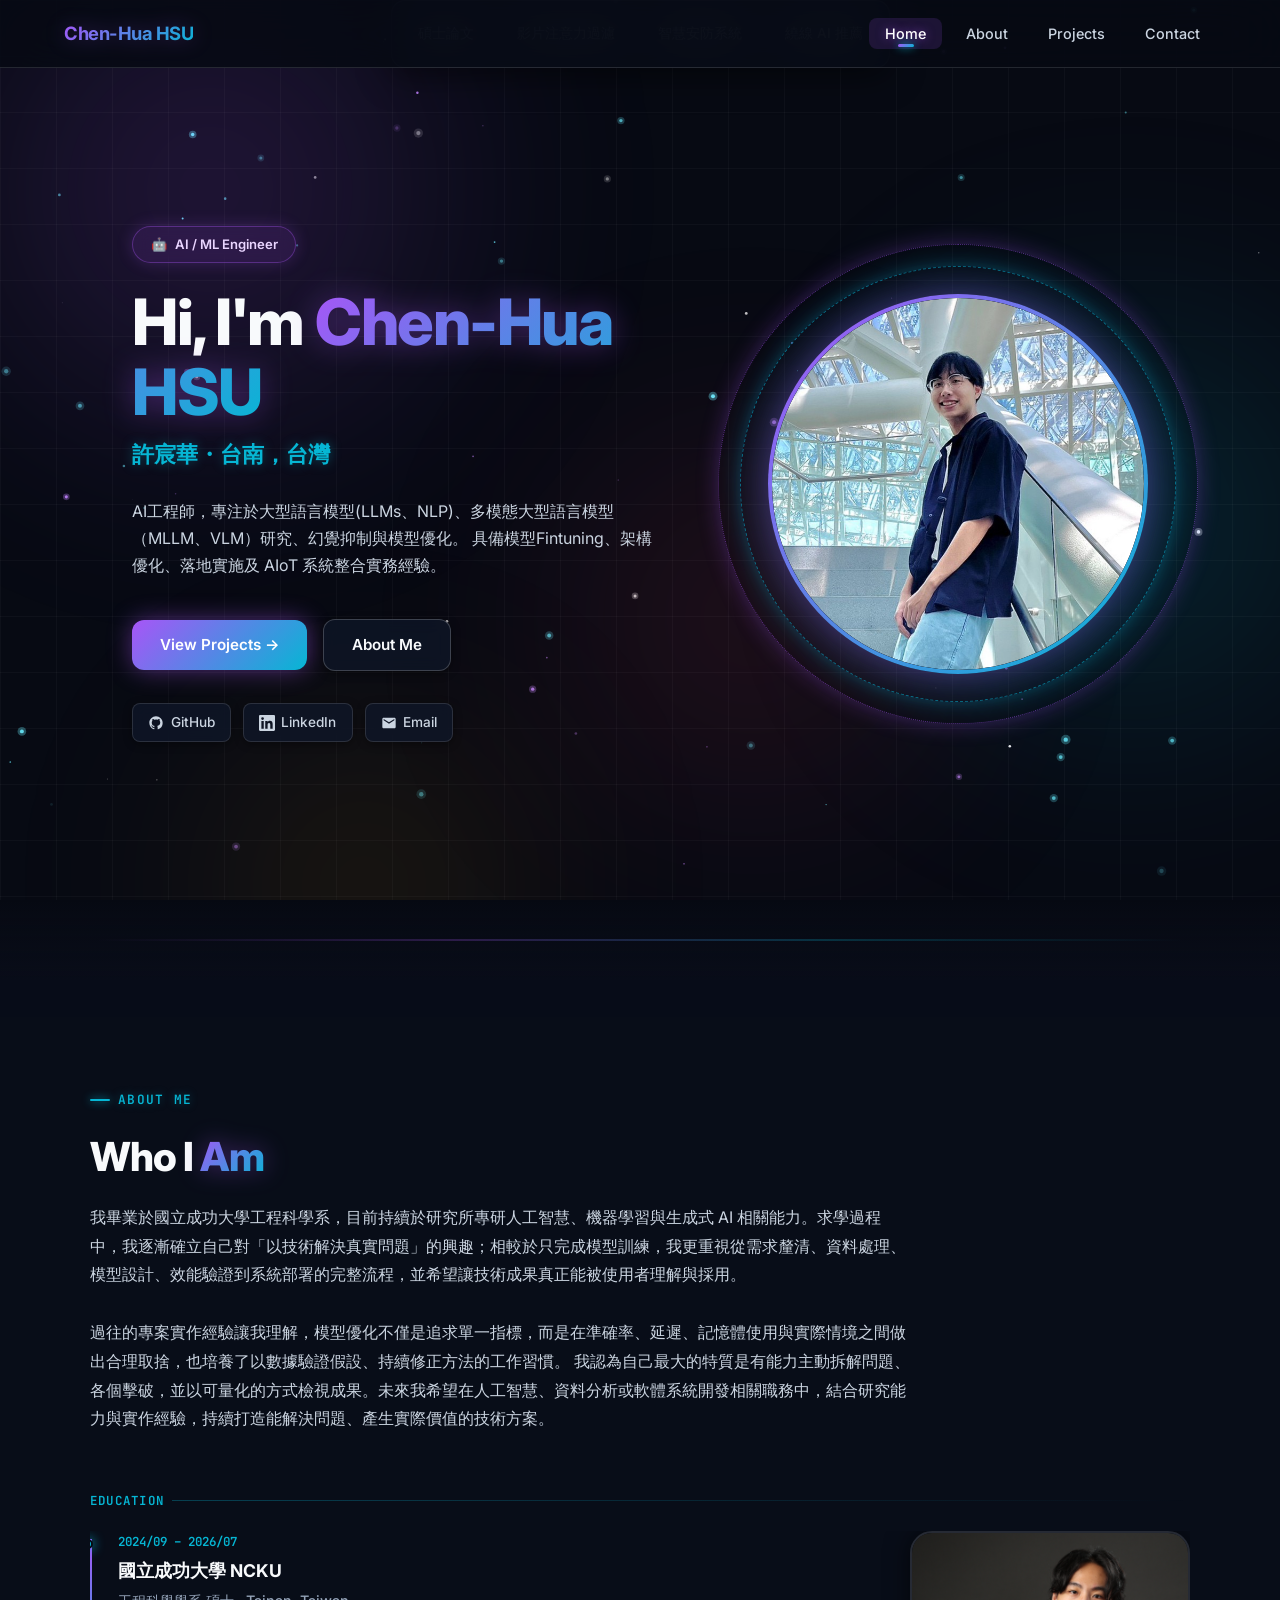
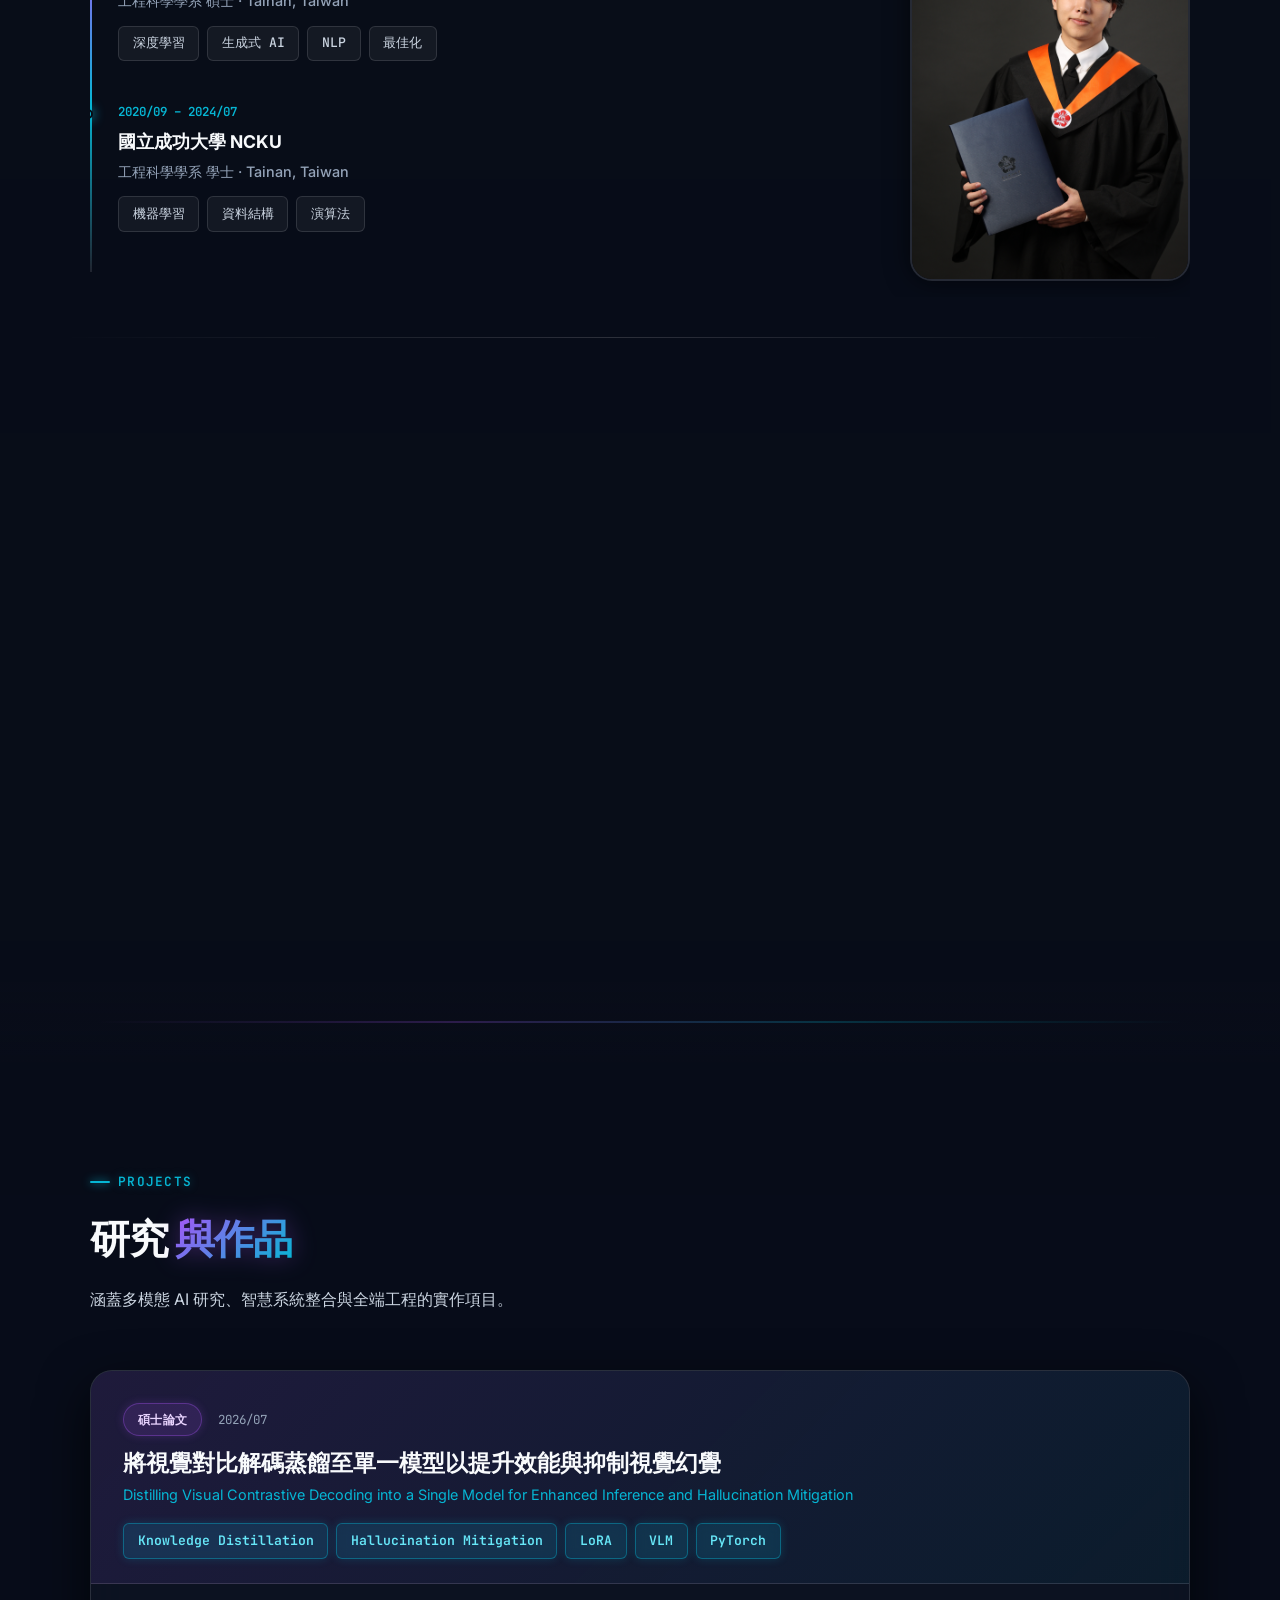
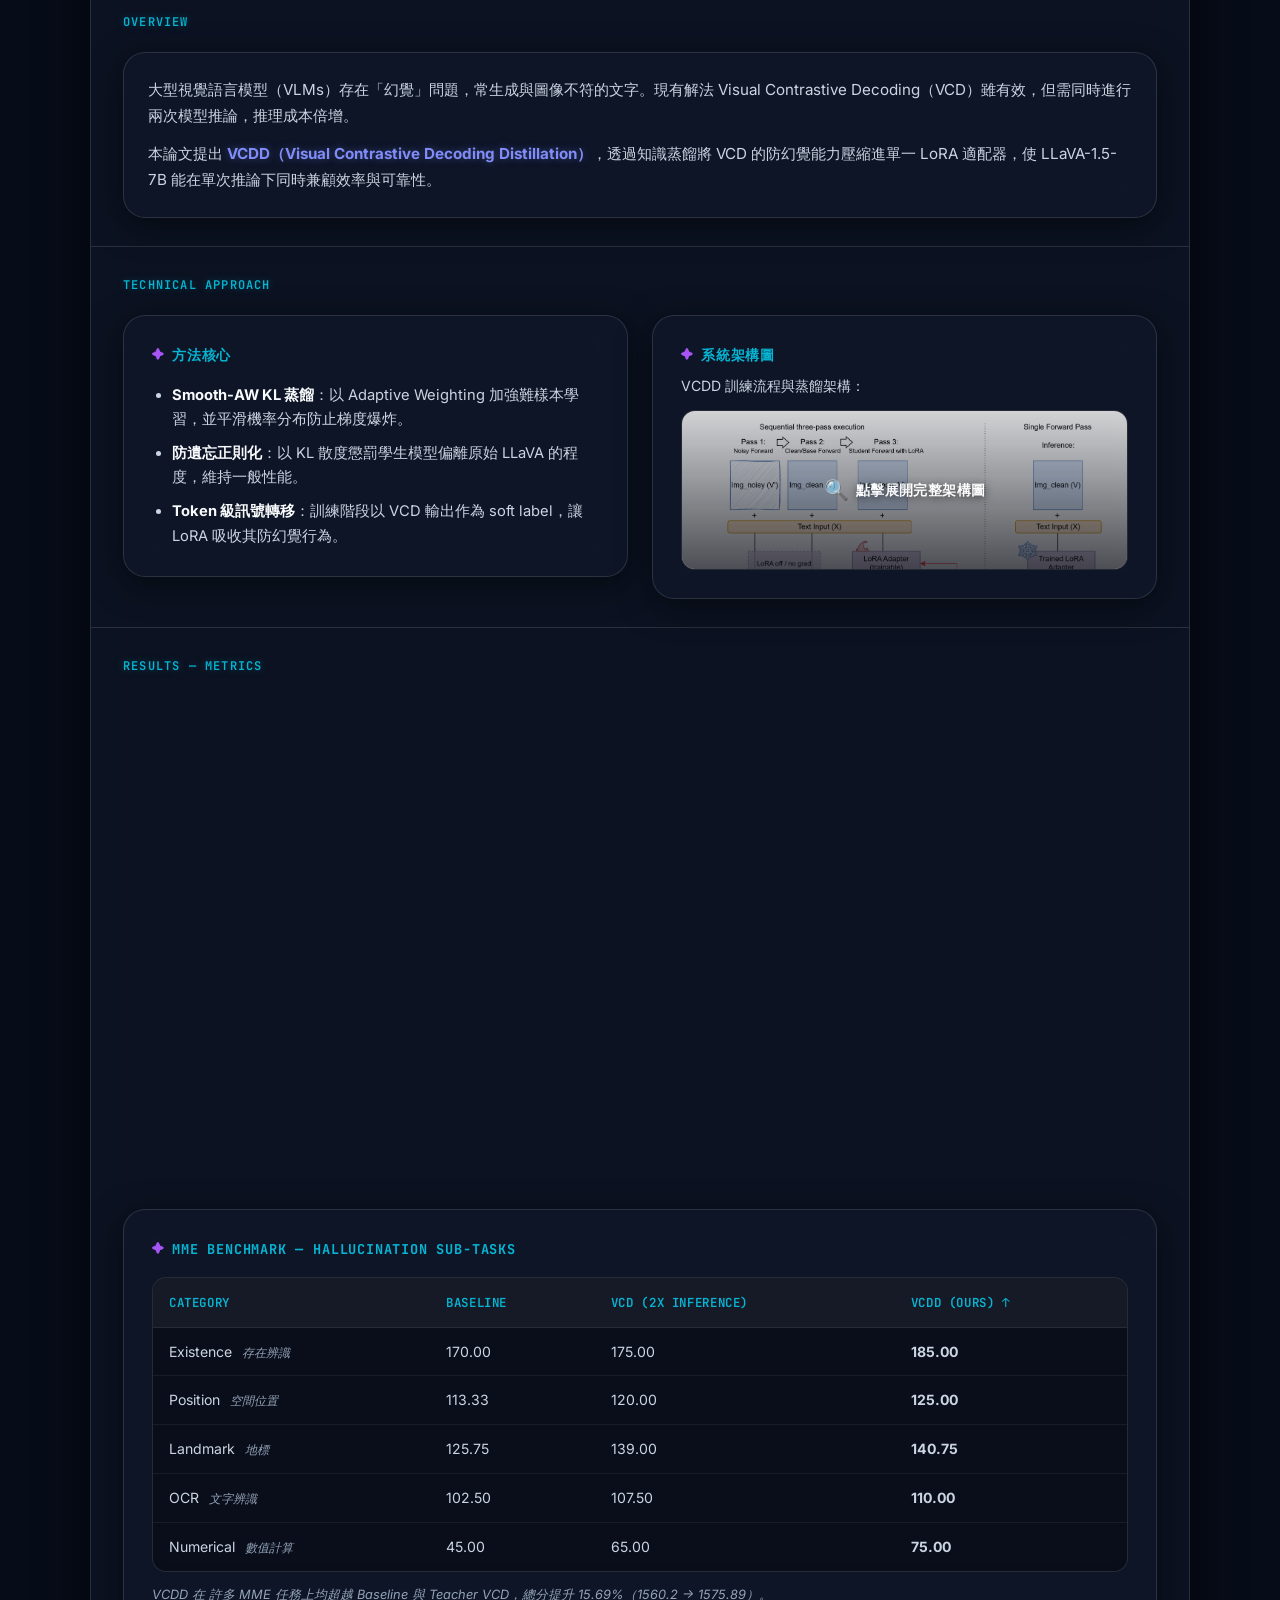
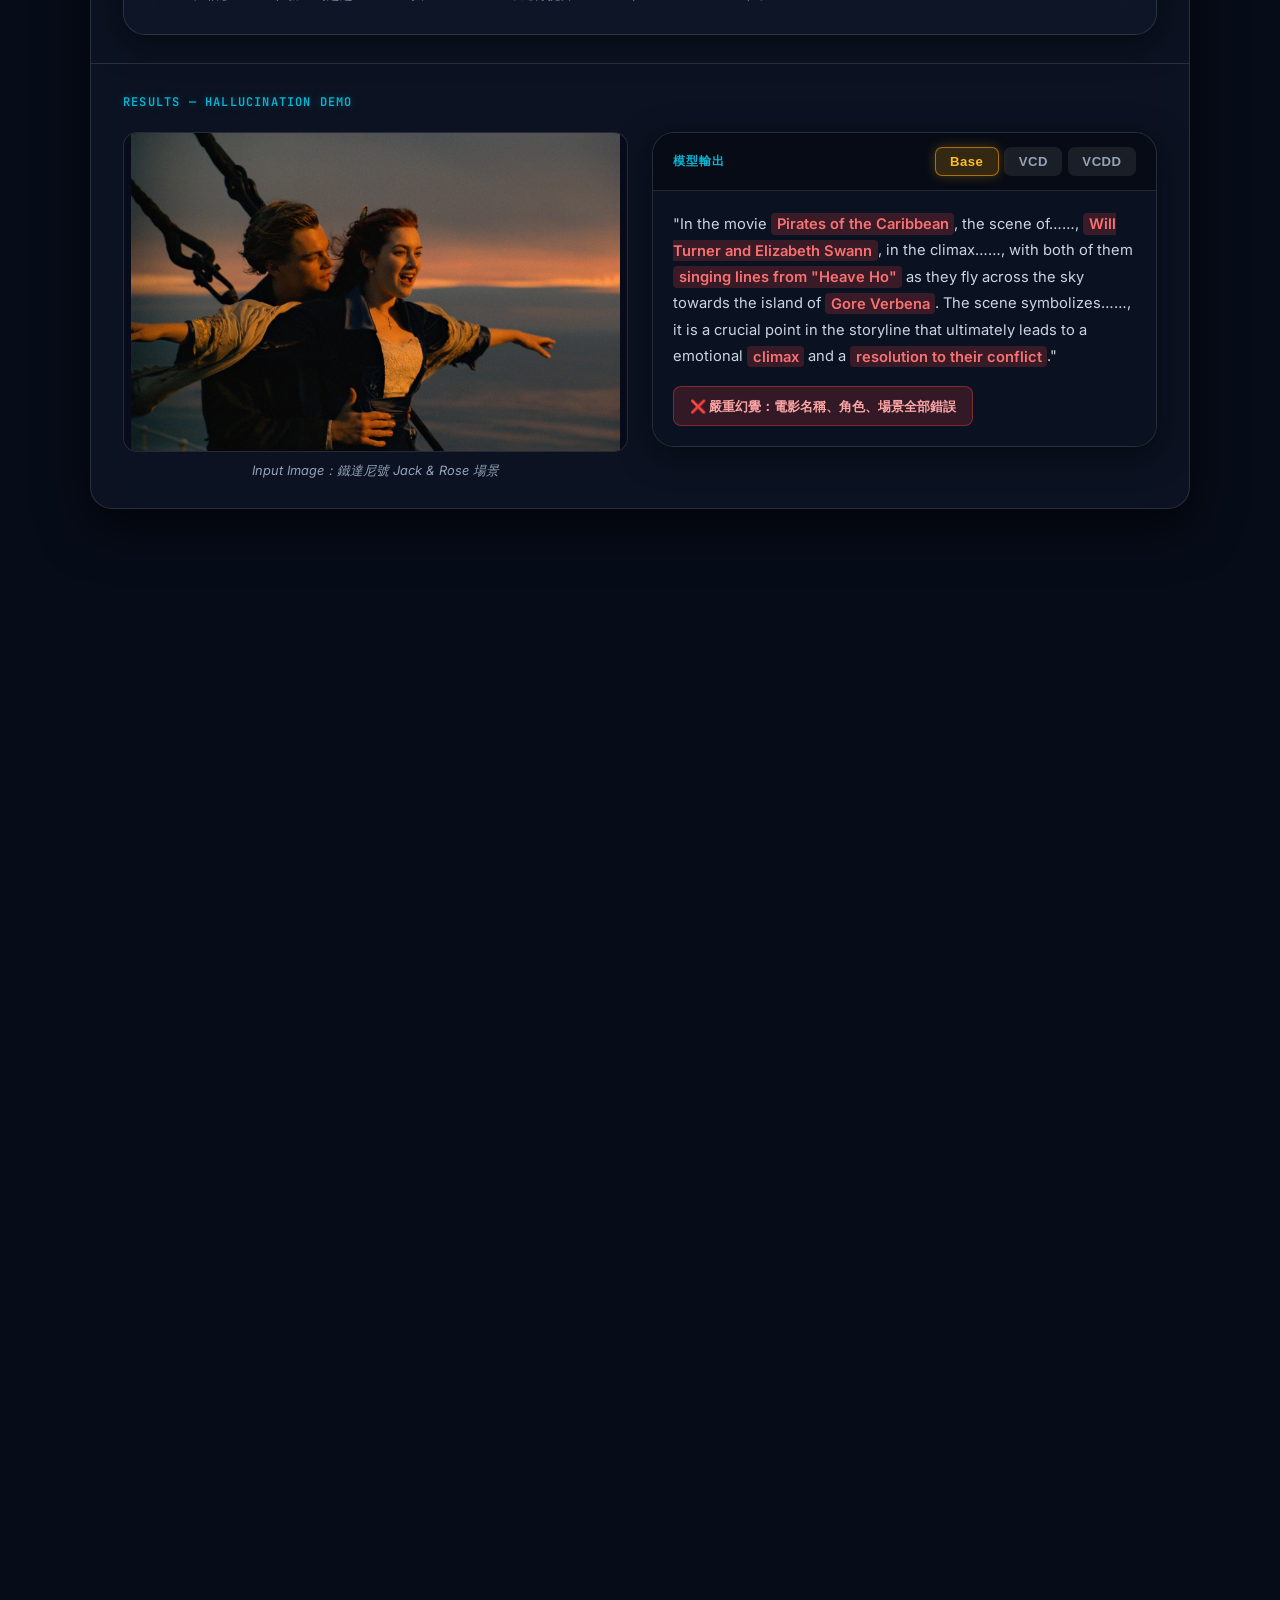
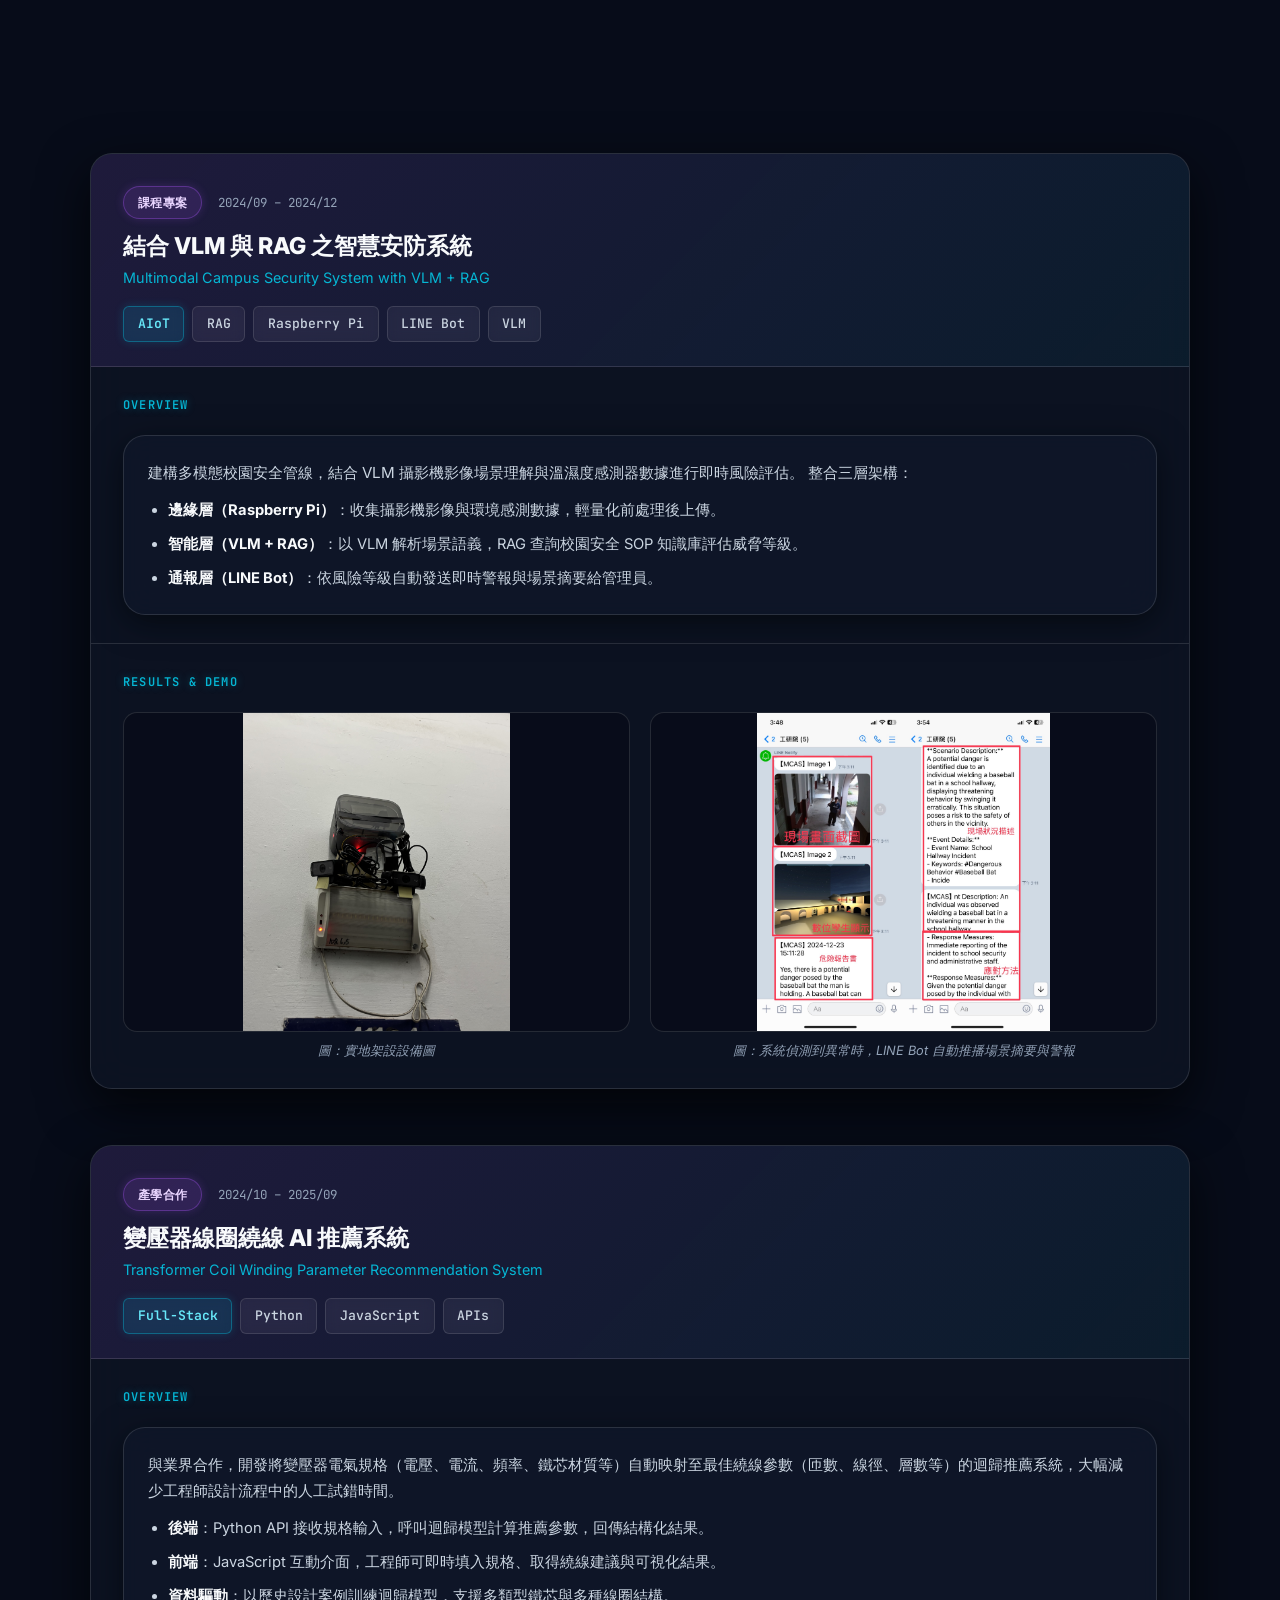
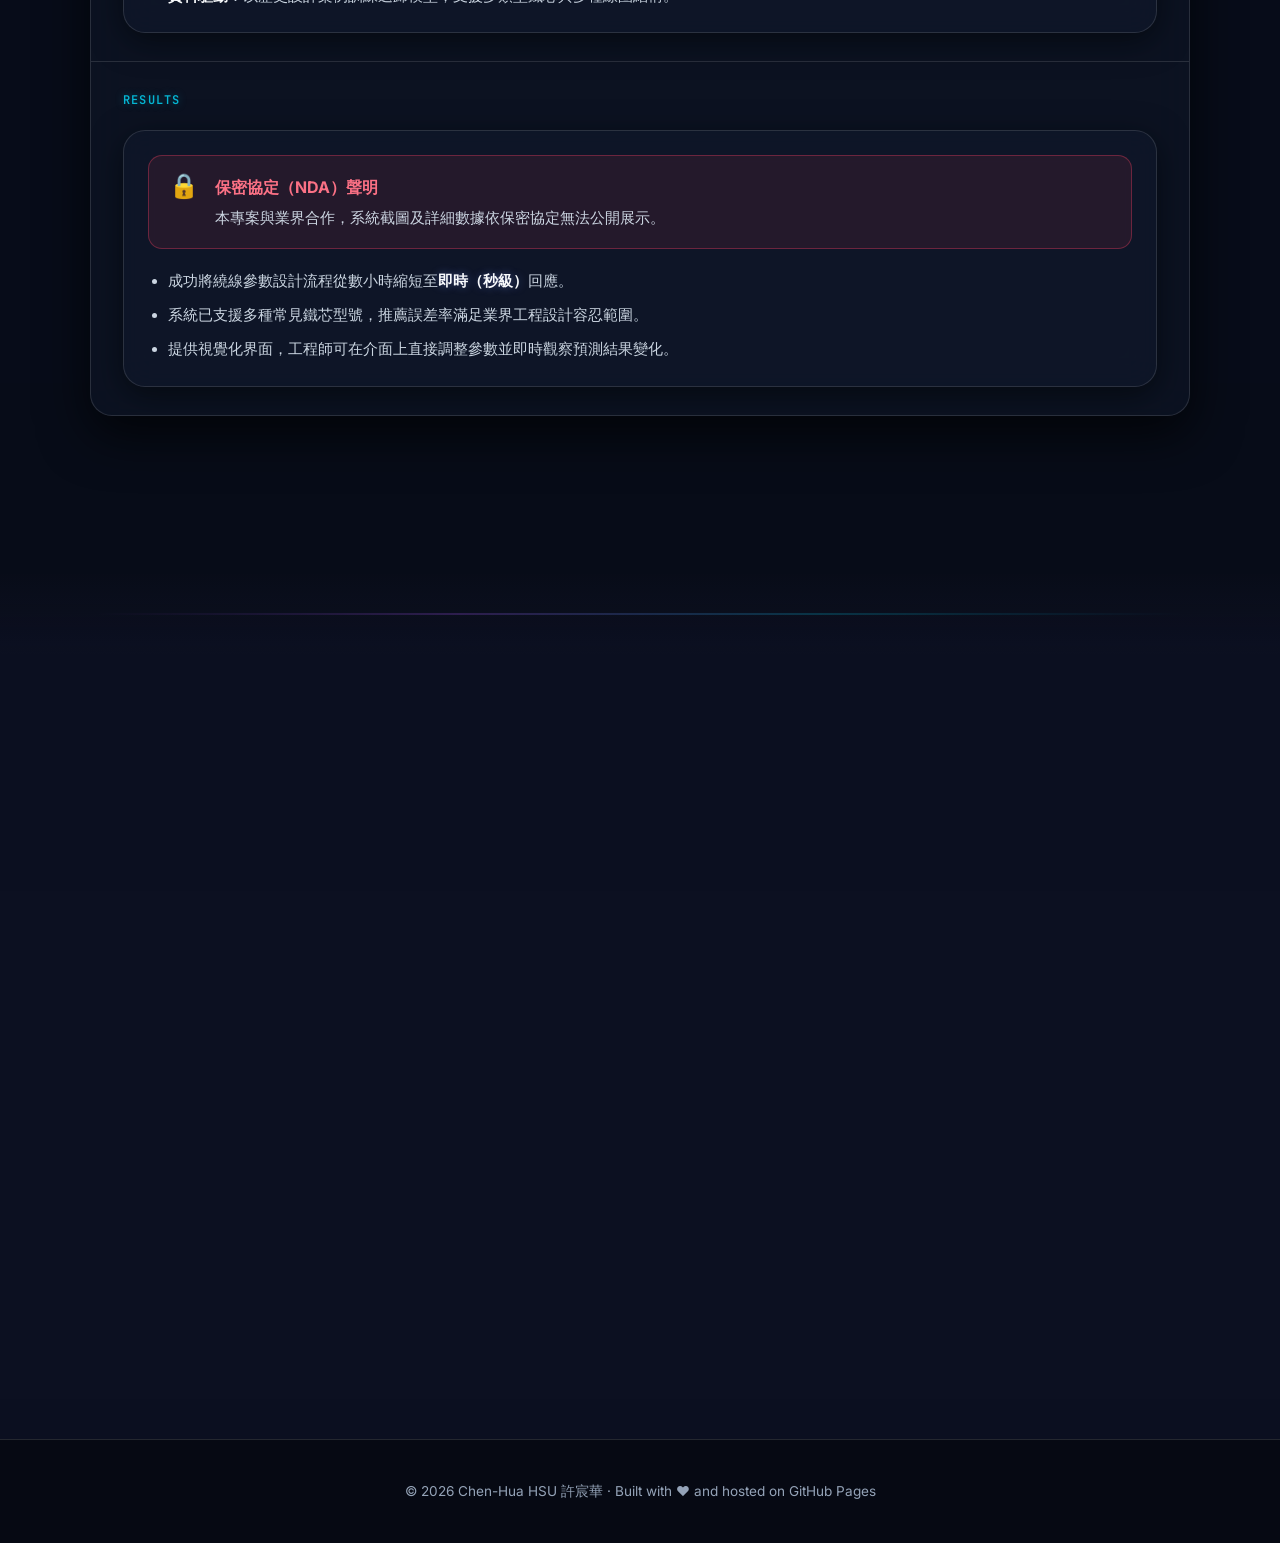
==== commit 6f582965: "feat: transform to vibrant Cyber-Cosmic theme with starfield, 3D tilt, orbital rings, and stardust c" ====
--- a/index.html
+++ b/index.html
@@ -10,6 +10,15 @@
 </head>
 
 <body>
+
+  <!-- Dynamic Starfield & Nebula Background Layer -->
+  <div class="cosmic-canvas-wrap" aria-hidden="true">
+    <canvas id="starfieldCanvas"></canvas>
+    <div class="nebula-glow blob-purple"></div>
+    <div class="nebula-glow blob-cyan"></div>
+    <div class="nebula-glow blob-pink"></div>
+    <div class="nebula-glow blob-amber"></div>
+  </div>
 
   <!-- ╔══════════════════════════════╗
      ║          NAVIGATION          ║
@@ -71,9 +80,13 @@
       </div>
 
       <div class="hero-visual">
-        <div class="avatar-ring">
-          <div class="avatar-inner">
-            <img src="assets/images/avatar.jpg.JPG" alt="Chen-Hua HSU 大頭照" class="avatar-photo">
+        <div class="avatar-cosmic-wrap">
+          <div class="orbit-ring orbit-ring-1"></div>
+          <div class="orbit-ring orbit-ring-2"></div>
+          <div class="avatar-ring">
+            <div class="avatar-inner">
+              <img src="assets/images/avatar.jpg.JPG" alt="Chen-Hua HSU 大頭照" class="avatar-photo">
+            </div>
           </div>
         </div>
       </div>
@@ -667,7 +680,7 @@
           <div class="contact-item">
             <div class="contact-icon">💼</div>
             <div>
-              <div class="label">LinkedIn</div><a href="https://linkedin.com/in/chen-hua-hsu" target="_blank"
+              <div class="label">LinkedIn</div><a href="https://linkedin.com/in/chen-hua-hsu-63691b365" target="_blank"
                 rel="noopener">linkedin.com/in/chen-hua-hsu</a>
             </div>
           </div>
@@ -688,7 +701,7 @@
           </svg>
           GitHub
         </a>
-        <a href="https://linkedin.com/in/chen-hua-hsu" target="_blank" rel="noopener" class="btn btn-outline">
+        <a href="https://linkedin.com/in/chen-hua-hsu-63691b365" target="_blank" rel="noopener" class="btn btn-outline">
           <svg width="18" height="18" viewBox="0 0 24 24" fill="currentColor">
             <path
               d="M20.45 20.45h-3.55v-5.57c0-1.33-.03-3.04-1.85-3.04-1.85 0-2.13 1.45-2.13 2.94v5.67H9.38V9h3.41v1.56h.05c.47-.9 1.64-1.85 3.37-1.85 3.6 0 4.27 2.37 4.27 5.45v6.3zM5.34 7.43a2.06 2.06 0 110-4.12 2.06 2.06 0 010 4.12zM7.12 20.45H3.57V9h3.55v11.45zM22.22 0H1.77C.79 0 0 .77 0 1.73v20.54C0 23.23.79 24 1.77 24h20.45c.98 0 1.78-.77 1.78-1.73V1.73C24 .77 23.2 0 22.22 0z" />
--- a/css/style.css
+++ b/css/style.css
@@ -1,123 +1,238 @@
 /* ===================================================
-   GLOBAL DESIGN SYSTEM
+   CYBER-COSMIC DESIGN SYSTEM — AI/ML ENGINEER PORTFOLIO
    =================================================== */
-@import url('https://fonts.googleapis.com/css2?family=Inter:wght@300;400;500;600;700;800&family=JetBrains+Mono:wght@400;500&display=swap');
+@import url('https://fonts.googleapis.com/css2?family=Inter:wght@300;400;500;600;700;800&family=JetBrains+Mono:wght@400;500;700&display=swap');
 
 :root {
-  --bg-primary:    #f8fafc;
-  --bg-secondary:  #f1f5f9;
-  --bg-card:       #ffffff;
-  --accent:        #5b6ef5;
-  --accent-2:      #7c3aed;
-  --accent-glow:   rgba(91,110,245,0.18);
-  --text-primary:  #0f172a;
-  --text-secondary:#475569;
-  --text-muted:    #64748b;
-  --border:        rgba(148,163,184,0.28);
-  --border-hover:  rgba(91,110,245,0.45);
-  --gradient-main: linear-gradient(135deg,#5b6ef5 0%,#7c3aed 100%);
-  --gradient-card: linear-gradient(135deg,rgba(91,110,245,.04) 0%,rgba(124,58,237,.03) 100%);
-  --shadow:        0 4px 20px rgba(15,23,42,.06);
-  --shadow-lg:     0 8px 36px rgba(15,23,42,.08);
-  --radius:        12px;
-  --radius-lg:     20px;
-  --mono:          'JetBrains Mono',monospace;
-  --font:          'Inter',sans-serif;
+  /* Deep Space Palette */
+  --bg-primary:    #070a13;
+  --bg-secondary:  #0c1222;
+  --bg-card:       rgba(15, 23, 42, 0.75);
+  --bg-card-hover: rgba(24, 34, 62, 0.88);
+  --bg-card-solid: #0d1527;
+
+  /* Vibrant Cosmic Neon Spectrum */
+  --neon-purple:   #a855f7;
+  --neon-cyan:     #06b6d4;
+  --neon-gold:     #f59e0b;
+  --neon-green:    #10b981;
+  --neon-pink:     #f43f5e;
+  --neon-blue:     #3b82f6;
+
+  --accent:        #a855f7;
+  --accent-2:      #06b6d4;
+  --accent-glow:   rgba(168, 85, 247, 0.38);
+  --cyan-glow:     rgba(6, 182, 212, 0.38);
+  --gold-glow:     rgba(245, 158, 11, 0.38);
+
+  /* High-Contrast Typography */
+  --text-primary:  #f8fafc;
+  --text-secondary:#cbd5e1;
+  --text-muted:    #94a3b8;
+
+  /* Translucent Glass Borders */
+  --border:        rgba(255, 255, 255, 0.12);
+  --border-hover:  rgba(168, 85, 247, 0.65);
+  --border-cyan:   rgba(6, 182, 212, 0.55);
+
+  /* Gradients */
+  --gradient-main: linear-gradient(135deg, #a855f7 0%, #06b6d4 100%);
+  --gradient-cyan: linear-gradient(135deg, #06b6d4 0%, #10b981 100%);
+  --gradient-gold: linear-gradient(135deg, #f59e0b 0%, #f43f5e 100%);
+  --gradient-card: linear-gradient(135deg, rgba(168, 85, 247, 0.1) 0%, rgba(6, 182, 212, 0.05) 100%);
+
+  /* Shadows */
+  --shadow:        0 8px 32px rgba(0, 0, 0, 0.5);
+  --shadow-lg:     0 18px 50px rgba(0, 0, 0, 0.7);
+  --shadow-glow:   0 0 28px rgba(168, 85, 247, 0.28);
+
+  --radius:        14px;
+  --radius-lg:     22px;
+  --mono:          'JetBrains Mono', monospace;
+  --font:          'Inter', sans-serif;
   --nav-h:         68px;
-  --transition:    0.3s cubic-bezier(.4,0,.2,1);
-
-  /* Section backgrounds */
-  --bg-home:       #f8fafc;
-  --bg-about:      #ffffff;
-  --bg-projects:   #f1f5f9;
-  --bg-contact:    #faf5ff;
-}
-
-*,*::before,*::after { box-sizing:border-box; margin:0; padding:0; }
-html { scroll-behavior:smooth; }
+
+  /* Unified Motion Tokens */
+  --ease-out:      cubic-bezier(0.16, 1, 0.3, 1);
+  --ease-in-out:   cubic-bezier(0.65, 0, 0.35, 1);
+  --dur-fast:      0.18s;
+  --dur-normal:    0.28s;
+  --dur-smooth:    0.6s;
+  --transition:    all var(--dur-normal) var(--ease-out);
+
+  /* Atmospheric Section Tints */
+  --bg-home:       transparent;
+  --bg-about:      rgba(11, 16, 32, 0.45);
+  --bg-projects:   rgba(9, 14, 28, 0.65);
+  --bg-contact:    rgba(14, 18, 38, 0.75);
+}
+
+*,*::before,*::after { box-sizing: border-box; margin: 0; padding: 0; }
+html { scroll-behavior: smooth; background: var(--bg-primary); }
 
 body {
-  font-family:var(--font);
-  background:var(--bg-primary);
-  color:var(--text-primary);
-  line-height:1.7;
-  overflow-x:hidden;
-  -webkit-font-smoothing:antialiased;
-}
-
-/* background grid */
+  font-family: var(--font);
+  background: var(--bg-primary);
+  color: var(--text-primary);
+  line-height: 1.7;
+  overflow-x: hidden;
+  -webkit-font-smoothing: antialiased;
+  position: relative;
+}
+
+/* Background Cyber Grid */
 body::before {
-  content:'';
-  position:fixed; inset:0;
+  content: '';
+  position: fixed; inset: 0;
   background-image:
-    linear-gradient(rgba(91,110,245,.03) 1px,transparent 1px),
-    linear-gradient(90deg,rgba(91,110,245,.03) 1px,transparent 1px);
-  background-size:48px 48px;
-  pointer-events:none; z-index:0;
-}
-
-/* ===== NAV ===== */
+    linear-gradient(rgba(255, 255, 255, 0.03) 1px, transparent 1px),
+    linear-gradient(90deg, rgba(255, 255, 255, 0.03) 1px, transparent 1px);
+  background-size: 56px 56px;
+  pointer-events: none; z-index: 1;
+}
+
+/* ===== COSMIC CANVAS & NEBULA BLOBS ===== */
+.cosmic-canvas-wrap {
+  position: fixed;
+  inset: 0;
+  z-index: 0;
+  pointer-events: none;
+  overflow: hidden;
+}
+#starfieldCanvas {
+  position: absolute;
+  inset: 0;
+  width: 100%;
+  height: 100%;
+}
+.nebula-glow {
+  position: absolute;
+  border-radius: 50%;
+  filter: blur(120px);
+  opacity: 0.35;
+  pointer-events: none;
+  will-change: transform;
+  animation: nebulaFloat 20s ease-in-out infinite alternate;
+}
+.blob-purple {
+  width: 620px; height: 620px;
+  background: radial-gradient(circle, rgba(168, 85, 247, 0.75) 0%, transparent 70%);
+  top: -120px; left: -100px;
+  animation-duration: 22s;
+}
+.blob-cyan {
+  width: 540px; height: 540px;
+  background: radial-gradient(circle, rgba(6, 182, 212, 0.7) 0%, transparent 70%);
+  bottom: 12%; right: -120px;
+  animation-duration: 26s;
+  animation-delay: -6s;
+}
+.blob-pink {
+  width: 480px; height: 480px;
+  background: radial-gradient(circle, rgba(244, 63, 94, 0.6) 0%, transparent 70%);
+  top: 42%; left: 40%;
+  animation-duration: 28s;
+  animation-delay: -12s;
+}
+.blob-amber {
+  width: 420px; height: 420px;
+  background: radial-gradient(circle, rgba(245, 158, 11, 0.55) 0%, transparent 70%);
+  top: 75%; left: 12%;
+  animation-duration: 24s;
+  animation-delay: -18s;
+}
+@keyframes nebulaFloat {
+  0% { transform: translate(0, 0) scale(1); }
+  50% { transform: translate(45px, -35px) scale(1.12); }
+  100% { transform: translate(-35px, 45px) scale(0.94); }
+}
+
+/* Stardust cursor canvas overlay */
+#cursorCanvas {
+  position: fixed;
+  inset: 0;
+  pointer-events: none;
+  z-index: 999999;
+}
+
+/* ===== NAVIGATION ===== */
 nav {
-  position:fixed; top:0; left:0; right:0;
-  height:var(--nav-h);
-  background:rgba(255,255,255,.88);
-  backdrop-filter:blur(20px);
-  -webkit-backdrop-filter:blur(20px);
-  border-bottom:1px solid var(--border);
-  display:flex; align-items:center; justify-content:space-between;
-  padding:0 clamp(1.5rem,5vw,4rem);
-  z-index:1000;
-  transition:background var(--transition),box-shadow var(--transition);
+  position: fixed; top: 0; left: 0; right: 0;
+  height: var(--nav-h);
+  background: rgba(7, 10, 19, 0.85);
+  backdrop-filter: blur(24px);
+  -webkit-backdrop-filter: blur(24px);
+  border-bottom: 1px solid var(--border);
+  display: flex; align-items: center; justify-content: space-between;
+  padding: 0 clamp(1.5rem, 5vw, 4rem);
+  z-index: 1000;
+  transition: background var(--transition), box-shadow var(--transition);
+}
+.scroll-progress-bar {
+  position: absolute;
+  bottom: 0;
+  left: 0;
+  height: 2.5px;
+  width: 0%;
+  background: var(--gradient-main);
+  box-shadow: 0 0 10px var(--neon-cyan);
+  z-index: 1001;
+  pointer-events: none;
+  transition: width 0.08s ease-out;
+  border-radius: 0 2px 2px 0;
 }
 .nav-logo {
-  font-size:1.15rem; font-weight:700;
-  background:var(--gradient-main);
-  -webkit-background-clip:text; -webkit-text-fill-color:transparent; background-clip:text;
-  letter-spacing:-.5px; text-decoration:none;
-}
-.nav-links { display:flex; gap:.5rem; list-style:none; align-items:center; }
+  font-size: 1.15rem; font-weight: 700;
+  background: var(--gradient-main);
+  -webkit-background-clip: text; -webkit-text-fill-color: transparent; background-clip: text;
+  letter-spacing: -.5px; text-decoration: none;
+  filter: drop-shadow(0 0 10px rgba(168, 85, 247, 0.3));
+}
+.nav-links { display: flex; gap: .5rem; list-style: none; align-items: center; }
 .nav-links a {
-  text-decoration:none; color:var(--text-secondary);
-  font-size:.9rem; font-weight:500;
-  padding:.45rem 1rem; border-radius:8px;
-  transition:color var(--transition),background var(--transition);
-  position:relative;
-}
-.nav-links a:hover,.nav-links a.active {
-  color:var(--accent); background:rgba(91,110,245,.08);
+  text-decoration: none; color: var(--text-secondary);
+  font-size: .9rem; font-weight: 500;
+  padding: .45rem 1rem; border-radius: 8px;
+  transition: color var(--transition), background var(--transition);
+  position: relative;
+}
+.nav-links a:hover, .nav-links a.active {
+  color: #ffffff;
+  background: rgba(168, 85, 247, 0.15);
+  text-shadow: 0 0 10px rgba(168, 85, 247, 0.6);
 }
 .nav-links a.active::after {
-  content:''; position:absolute;
-  bottom:2px; left:50%; transform:translateX(-50%);
-  width:4px; height:4px; border-radius:50%;
-  background:var(--accent);
-}
-.nav-toggle { display:none; flex-direction:column; gap:5px; cursor:pointer; padding:4px; background:none; border:none; }
-.nav-toggle span { display:block; width:22px; height:2px; background:var(--text-primary); border-radius:2px; transition:var(--transition); }
-.nav-toggle.open span:nth-child(1) { transform:translateY(7px) rotate(45deg); }
-.nav-toggle.open span:nth-child(2) { opacity:0; }
-.nav-toggle.open span:nth-child(3) { transform:translateY(-7px) rotate(-45deg); }
+  content: ''; position: absolute;
+  bottom: 2px; left: 50%; transform: translateX(-50%);
+  width: 16px; height: 3px; border-radius: 2px;
+  background: var(--gradient-main);
+  box-shadow: 0 0 8px var(--neon-cyan);
+}
+.nav-toggle { display: none; flex-direction: column; gap: 5px; cursor: pointer; padding: 4px; background: none; border: none; }
+.nav-toggle span { display: block; width: 22px; height: 2px; background: var(--text-primary); border-radius: 2px; transition: var(--transition); }
+.nav-toggle.open span:nth-child(1) { transform: translateY(7px) rotate(45deg); background: var(--neon-cyan); }
+.nav-toggle.open span:nth-child(2) { opacity: 0; }
+.nav-toggle.open span:nth-child(3) { transform: translateY(-7px) rotate(-45deg); background: var(--neon-purple); }
 
 /* ===== LAYOUT & SECTION BACKGROUNDS ===== */
-main { padding-top:var(--nav-h); position:relative; z-index:1; }
+main { padding-top: var(--nav-h); position: relative; z-index: 2; }
 
 .section {
-  padding:clamp(4rem,8vw,7rem) clamp(1.5rem, calc((100% - 1100px) / 2 + 2rem), 5vw);
-  width:100%; max-width:100%; margin:0 auto;
-  box-sizing:border-box;
-}
-
-/* Ensure direct children inside .section stay centered at max-width 1100px */
+  padding: clamp(4rem, 8vw, 7rem) clamp(1.5rem, calc((100% - 1100px) / 2 + 2rem), 5vw);
+  width: 100%; max-width: 100%; margin: 0 auto;
+  box-sizing: border-box;
+  position: relative;
+}
+
 .section > * {
-  max-width:1100px;
-  margin-left:auto;
-  margin-right:auto;
-}
-
-/* Distinct Section Background Colors */
+  max-width: 1100px;
+  margin-left: auto;
+  margin-right: auto;
+}
+
 #home.hero {
   background: var(--bg-home);
-  width:100%; max-width:100%;
+  width: 100%; max-width: 100%;
   padding-left: clamp(1.5rem, calc((100% - 1100px) / 2 + 2rem), 5vw);
   padding-right: clamp(1.5rem, calc((100% - 1100px) / 2 + 2rem), 5vw);
   justify-content: center;
@@ -132,256 +247,432 @@
   background: var(--bg-contact);
 }
 
-/* ===== SECTION TRANSITIONS (中間銜接) ===== */
+/* Section Transitions (中間銜接) */
 main > .section-divider {
-  width:100%;
-  max-width:100%;
-  height:70px;
-  margin:0;
-  position:relative;
-  display:block;
-}
-/* Divider 1: Home (#f8fafc) -> About (#ffffff) */
+  width: 100%;
+  max-width: 100%;
+  height: 80px;
+  margin: 0;
+  position: relative;
+  display: block;
+}
 main > .section-divider:nth-of-type(1) {
-  background: linear-gradient(to bottom, var(--bg-home) 0%, var(--bg-about) 100%);
-}
-/* Divider 2: About (#ffffff) -> Projects (#f1f5f9) */
+  background: linear-gradient(to bottom, transparent 0%, var(--bg-about) 100%);
+}
 main > .section-divider:nth-of-type(2) {
   background: linear-gradient(to bottom, var(--bg-about) 0%, var(--bg-projects) 100%);
 }
-/* Divider 3: Projects (#f1f5f9) -> Contact (#faf5ff) */
 main > .section-divider:nth-of-type(3) {
   background: linear-gradient(to bottom, var(--bg-projects) 0%, var(--bg-contact) 100%);
 }
-/* Transition subtle center line */
 main > .section-divider::after {
-  content:'';
-  position:absolute;
-  top:50%; left:50%;
-  transform:translate(-50%, -50%);
-  width:min(1100px, 85%);
-  height:1px;
-  background:linear-gradient(90deg,transparent,var(--border),transparent);
-}
-
-/* Internal section divider */
+  content: '';
+  position: absolute;
+  top: 50%; left: 50%;
+  transform: translate(-50%, -50%);
+  width: min(1100px, 85%);
+  height: 1px;
+  background: linear-gradient(90deg, transparent, rgba(168, 85, 247, 0.45), rgba(6, 182, 212, 0.45), transparent);
+}
+
 .section-divider {
-  max-width:1100px; margin:0 auto;
-  height:1px; background:linear-gradient(90deg,transparent,var(--border),transparent);
+  max-width: 1100px; margin: 0 auto;
+  height: 1px; background: linear-gradient(90deg, transparent, rgba(255, 255, 255, 0.15), transparent);
 }
 
 /* ===== HERO ===== */
 .hero {
-  min-height:calc(100vh - var(--nav-h));
-  display:flex; align-items:center;
-  padding:clamp(3rem,8vw,6rem) clamp(1.5rem,5vw,4rem);
-  max-width:1100px; margin:0 auto;
-  gap:3rem; position:relative;
-}
-.hero-text { flex:1; max-width:580px; }
+  min-height: calc(100vh - var(--nav-h));
+  display: flex; align-items: center;
+  padding: clamp(3rem, 8vw, 6rem) clamp(1.5rem, 5vw, 4rem);
+  max-width: 1100px; margin: 0 auto;
+  gap: 3.5rem; position: relative;
+}
+.hero-text { flex: 1; max-width: 580px; z-index: 2; }
 .hero-badge {
-  display:inline-flex; align-items:center; gap:.5rem;
-  background:#ffffff; border:1px solid var(--border);
-  color:var(--accent); font-size:.82rem; font-weight:600;
-  padding:.4rem 1rem; border-radius:100px; margin-bottom:1.5rem;
-  box-shadow: 0 2px 8px rgba(91,110,245,.08);
-}
-.hero h1 { font-size:clamp(2.5rem,6vw,4rem); font-weight:800; line-height:1.1; letter-spacing:-1.5px; margin-bottom:.5rem; color:var(--text-primary); }
-.name-accent { background:var(--gradient-main); -webkit-background-clip:text; -webkit-text-fill-color:transparent; background-clip:text; }
-.hero-subtitle { font-size:clamp(1.1rem,2.5vw,1.4rem); color:var(--text-secondary); margin-bottom:1.5rem; }
-.hero-desc { color:var(--text-secondary); font-size:1rem; max-width:520px; margin-bottom:2.5rem; }
-.hero-cta { display:flex; gap:1rem; flex-wrap:wrap; align-items:center; }
-.hero-social { display:flex; gap:.75rem; margin-top:2rem; flex-wrap:wrap; }
+  display: inline-flex; align-items: center; gap: .5rem;
+  background: rgba(168, 85, 247, 0.12);
+  border: 1px solid rgba(168, 85, 247, 0.35);
+  color: #e9d5ff; font-size: .82rem; font-weight: 600;
+  padding: .4rem 1.1rem; border-radius: 100px; margin-bottom: 1.5rem;
+  box-shadow: 0 0 16px rgba(168, 85, 247, 0.22);
+  backdrop-filter: blur(8px);
+}
+.hero h1 {
+  font-size: clamp(2.5rem, 6vw, 4rem);
+  font-weight: 800; line-height: 1.1; letter-spacing: -1.5px;
+  margin-bottom: .5rem; color: var(--text-primary);
+}
+.name-accent {
+  background: var(--gradient-main);
+  -webkit-background-clip: text; -webkit-text-fill-color: transparent; background-clip: text;
+  filter: drop-shadow(0 0 15px rgba(168, 85, 247, 0.4));
+}
+.hero-subtitle {
+  font-size: clamp(1.1rem, 2.5vw, 1.4rem);
+  color: var(--neon-cyan);
+  margin-bottom: 1.5rem;
+  font-weight: 600;
+  text-shadow: 0 0 12px rgba(6, 182, 212, 0.35);
+}
+.hero-desc { color: var(--text-secondary); font-size: 1rem; max-width: 520px; margin-bottom: 2.5rem; }
+.hero-cta { display: flex; gap: 1rem; flex-wrap: wrap; align-items: center; }
+.hero-social { display: flex; gap: .75rem; margin-top: 2rem; flex-wrap: wrap; }
 .social-link {
-  display:inline-flex; align-items:center; gap:.4rem;
-  color:var(--text-secondary); text-decoration:none;
-  font-size:.85rem; font-weight:500;
-  padding:.4rem .85rem; border-radius:8px;
-  background:#ffffff;
-  border:1px solid var(--border); transition:all var(--transition);
-  box-shadow:0 1px 3px rgba(15,23,42,.04);
-}
-.social-link:hover { color:var(--accent); border-color:var(--border-hover); background:rgba(91,110,245,.06); transform:translateY(-2px); }
-.social-link svg { width:16px; height:16px; }
-
-.hero-visual { flex:0 0 auto; display:flex; align-items:center; justify-content:center; }
+  display: inline-flex; align-items: center; gap: .4rem;
+  color: var(--text-secondary); text-decoration: none;
+  font-size: .85rem; font-weight: 500;
+  padding: .45rem .95rem; border-radius: 8px;
+  background: rgba(15, 23, 42, 0.75);
+  border: 1px solid var(--border); transition: all var(--transition);
+  box-shadow: 0 2px 8px rgba(0, 0, 0, 0.4);
+  backdrop-filter: blur(8px);
+}
+.social-link:hover {
+  color: #fff;
+  border-color: var(--neon-cyan);
+  background: rgba(6, 182, 212, 0.15);
+  box-shadow: 0 0 16px rgba(6, 182, 212, 0.35);
+  transform: translateY(-2px);
+}
+.social-link:active { transform: translateY(0) scale(0.97); }
+.social-link svg { width: 16px; height: 16px; }
+
+/* Hero Visual with Cosmic Orbital Rings */
+.hero-visual {
+  flex: 0 0 auto;
+  display: flex; align-items: center; justify-content: center;
+  position: relative; z-index: 2;
+}
+.avatar-cosmic-wrap {
+  position: relative;
+  display: flex;
+  align-items: center;
+  justify-content: center;
+}
+.orbit-ring {
+  position: absolute;
+  border-radius: 50%;
+  pointer-events: none;
+}
+.orbit-ring-1 {
+  width: calc(100% + 56px);
+  height: calc(100% + 56px);
+  border: 1.5px dashed rgba(6, 182, 212, 0.55);
+  box-shadow: 0 0 20px rgba(6, 182, 212, 0.3);
+  animation: orbitSpin 16s linear infinite;
+}
+.orbit-ring-2 {
+  width: calc(100% + 100px);
+  height: calc(100% + 100px);
+  border: 1.5px dotted rgba(168, 85, 247, 0.5);
+  box-shadow: 0 0 22px rgba(168, 85, 247, 0.3);
+  animation: orbitSpinReverse 24s linear infinite;
+}
+@keyframes orbitSpin {
+  from { transform: rotateX(68deg) rotateY(15deg) rotateZ(0deg); }
+  to { transform: rotateX(68deg) rotateY(15deg) rotateZ(360deg); }
+}
+@keyframes orbitSpinReverse {
+  from { transform: rotateX(62deg) rotateY(-25deg) rotateZ(360deg); }
+  to { transform: rotateX(62deg) rotateY(-25deg) rotateZ(0deg); }
+}
+
 .avatar-ring {
-  width:clamp(240px,30vw,380px); height:clamp(240px,30vw,380px);
-  border-radius:50%; background:var(--gradient-main); padding:4px;
-  box-shadow:0 10px 30px var(--accent-glow);
-  animation:float 6s ease-in-out infinite;
-}
-@keyframes float { 0%,100% { transform:translateY(0); } 50% { transform:translateY(-12px); } }
+  width: clamp(240px, 30vw, 380px); height: clamp(240px, 30vw, 380px);
+  border-radius: 50%; background: var(--gradient-main); padding: 4px;
+  box-shadow: 0 0 36px var(--accent-glow), 0 0 60px rgba(6, 182, 212, 0.22);
+  animation: float 6s ease-in-out infinite;
+  position: relative; z-index: 1;
+}
+@keyframes float {
+  0%,100% { transform: translateY(0); }
+  50% { transform: translateY(-12px); }
+}
 .avatar-inner {
-  width:100%; height:100%; border-radius:50%;
-  background:#ffffff;
-  display:flex; align-items:center; justify-content:center;
-  overflow:hidden;
-}
-.avatar-emoji { font-size:clamp(3rem,6vw,5rem); }
-.avatar-photo { width:100%; height:100%; object-fit:cover; border-radius:50%; }
+  width: 100%; height: 100%; border-radius: 50%;
+  background: #0b1120;
+  display: flex; align-items: center; justify-content: center;
+  overflow: hidden;
+}
+.avatar-emoji { font-size: clamp(3rem, 6vw, 5rem); }
+.avatar-photo { width: 100%; height: 100%; object-fit: cover; border-radius: 50%; }
 
 /* ===== BUTTONS ===== */
 .btn {
-  display:inline-flex; align-items:center; gap:.5rem;
-  padding:.75rem 1.75rem; border-radius:10px;
-  font-size:.95rem; font-weight:600;
-  text-decoration:none; transition:all var(--transition);
-  cursor:pointer; border:none;
-}
+  display: inline-flex; align-items: center; gap: .5rem;
+  padding: .75rem 1.75rem; border-radius: 12px;
+  font-size: .95rem; font-weight: 600;
+  text-decoration: none; transition: all var(--transition);
+  cursor: pointer; border: none;
+}
+.btn:active { transform: translateY(1px) scale(0.98); }
 .btn-primary {
-  background:var(--gradient-main); color:#fff;
-  box-shadow:0 4px 18px var(--accent-glow);
-}
-.btn-primary:hover { transform:translateY(-2px); box-shadow:0 6px 26px rgba(91,110,245,.35); }
-.btn-outline { background:#ffffff; color:var(--text-primary); border:1px solid var(--border); box-shadow:0 1px 3px rgba(15,23,42,.04); }
-.btn-outline:hover { background:rgba(91,110,245,.06); border-color:var(--accent); color:var(--accent); transform:translateY(-2px); }
+  background: var(--gradient-main); color: #fff;
+  box-shadow: 0 0 25px rgba(168, 85, 247, 0.45);
+}
+.btn-primary:hover {
+  transform: translateY(-2px);
+  box-shadow: 0 0 35px rgba(6, 182, 212, 0.65);
+}
+.btn-outline {
+  background: rgba(15, 23, 42, 0.7);
+  color: var(--text-primary);
+  border: 1px solid rgba(255, 255, 255, 0.2);
+  box-shadow: 0 2px 10px rgba(0, 0, 0, 0.4);
+  backdrop-filter: blur(8px);
+}
+.btn-outline:hover {
+  background: rgba(168, 85, 247, 0.16);
+  border-color: var(--neon-purple);
+  color: #fff;
+  box-shadow: 0 0 22px rgba(168, 85, 247, 0.4);
+  transform: translateY(-2px);
+}
 
 /* ===== SECTION HEADER ===== */
-.section-header { margin-bottom:3rem; }
+.section-header { margin-bottom: 3.5rem; }
 .section-label {
-  display:inline-flex; align-items:center; gap:.5rem;
-  font-family:var(--mono); font-size:.8rem; color:var(--accent);
-  font-weight:600; letter-spacing:.08em; text-transform:uppercase; margin-bottom:.75rem;
-}
-.section-label::before { content:''; display:block; width:20px; height:2px; background:var(--accent); border-radius:1px; }
-.section-title { font-size:clamp(1.8rem,4vw,2.5rem); font-weight:800; letter-spacing:-1px; color:var(--text-primary); }
-.section-title span { background:var(--gradient-main); -webkit-background-clip:text; -webkit-text-fill-color:transparent; background-clip:text; }
-.section-desc { margin-top:.75rem; color:var(--text-secondary); font-size:1rem; max-width:820px; line-height:1.75; }
+  display: inline-flex; align-items: center; gap: .5rem;
+  font-family: var(--mono); font-size: .8rem; color: var(--neon-cyan);
+  font-weight: 600; letter-spacing: .1em; text-transform: uppercase; margin-bottom: .75rem;
+  text-shadow: 0 0 10px rgba(6, 182, 212, 0.4);
+}
+.section-label::before {
+  content: ''; display: block; width: 20px; height: 2px;
+  background: var(--neon-cyan); border-radius: 1px;
+  box-shadow: 0 0 8px var(--neon-cyan);
+}
+.section-title {
+  font-size: clamp(1.8rem, 4vw, 2.5rem); font-weight: 800; letter-spacing: -1px;
+  color: var(--text-primary);
+}
+.section-title span {
+  background: var(--gradient-main);
+  -webkit-background-clip: text; -webkit-text-fill-color: transparent; background-clip: text;
+  filter: drop-shadow(0 0 12px rgba(168, 85, 247, 0.4));
+}
+.section-desc {
+  margin-top: .75rem; color: var(--text-secondary);
+  font-size: 1rem; max-width: 820px; line-height: 1.8;
+}
 
 .subsection-label {
-  font-family:var(--mono); font-size:.78rem; color:var(--accent);
-  font-weight:600; letter-spacing:.08em; text-transform:uppercase;
-  margin-bottom:1.25rem; margin-top:2.5rem;
-}
-
-/* ===== CARD ===== */
+  font-family: var(--mono); font-size: .78rem; color: var(--neon-cyan);
+  font-weight: 600; letter-spacing: .1em; text-transform: uppercase;
+  margin-bottom: 1.25rem; margin-top: 2.75rem;
+  display: flex; align-items: center; gap: .5rem;
+}
+.subsection-label::after {
+  content: ''; flex: 1; height: 1px;
+  background: linear-gradient(90deg, rgba(6, 182, 212, 0.3), transparent);
+}
+
+/* ===== CARDS (Glassmorphism & 3D Tilt) ===== */
 .card {
-  background:var(--bg-card); border:1px solid var(--border);
-  border-radius:var(--radius-lg); padding:1.75rem;
-  transition:all var(--transition); position:relative; overflow:hidden;
-  box-shadow:0 2px 10px rgba(15,23,42,.03);
+  background: var(--bg-card);
+  border: 1px solid var(--border);
+  border-radius: var(--radius-lg);
+  padding: 1.75rem;
+  transition: transform var(--transition), box-shadow var(--transition), border-color var(--transition);
+  position: relative; overflow: hidden;
+  backdrop-filter: blur(16px);
+  -webkit-backdrop-filter: blur(16px);
+  box-shadow: var(--shadow);
+  transform-style: preserve-3d;
 }
 .card::before {
-  content:''; position:absolute; inset:0;
-  background:var(--gradient-card); opacity:0; transition:opacity var(--transition);
-}
-.card:hover { border-color:var(--border-hover); transform:translateY(-3px); box-shadow:var(--shadow); }
-.card:hover::before { opacity:1; }
-.card-inner-title { font-size:.85rem; font-weight:700; text-transform:uppercase; letter-spacing:.06em; color:var(--accent); margin-bottom:1rem; font-family:var(--mono); }
+  content: ''; position: absolute; inset: 0;
+  background: var(--gradient-card);
+  opacity: 0; transition: opacity var(--transition);
+  pointer-events: none;
+}
+.card:hover {
+  border-color: var(--border-hover);
+  box-shadow: var(--shadow-lg), 0 0 30px rgba(168, 85, 247, 0.22);
+}
+.card:hover::before { opacity: 1; }
+.card-inner-title {
+  font-size: .85rem; font-weight: 700; text-transform: uppercase; letter-spacing: .06em;
+  color: var(--neon-cyan); margin-bottom: 1rem; font-family: var(--mono);
+  display: flex; align-items: center; gap: .45rem;
+}
+.card-inner-title::before {
+  content: '✦'; font-size: .75rem; color: var(--neon-purple);
+}
 
 /* ===== SKILLS ===== */
-.skills-grid { display:grid; grid-template-columns:repeat(auto-fill,minmax(280px,1fr)); gap:1.25rem; }
-.skill-category h4 { font-size:.8rem; font-weight:600; text-transform:uppercase; letter-spacing:.08em; color:var(--accent); margin-bottom:1rem; font-family:var(--mono); }
-.skill-tags { display:flex; flex-wrap:wrap; gap:.5rem; }
+.skills-grid {
+  display: grid;
+  grid-template-columns: repeat(auto-fill, minmax(280px, 1fr));
+  gap: 1.25rem;
+}
+.skill-category h4 {
+  font-size: .8rem; font-weight: 600; text-transform: uppercase; letter-spacing: .08em;
+  color: var(--neon-cyan); margin-bottom: 1rem; font-family: var(--mono);
+}
+.skill-tags { display: flex; flex-wrap: wrap; gap: .5rem; }
 .tag {
-  background:#f1f5f9; border:1px solid var(--border);
-  color:var(--text-secondary); font-size:.82rem; font-weight:500;
-  padding:.35rem .85rem; border-radius:6px;
-  transition:all var(--transition); font-family:var(--mono);
-}
-.tag:hover { background:rgba(91,110,245,.1); color:var(--accent); border-color:var(--accent); }
+  background: rgba(255, 255, 255, 0.05);
+  border: 1px solid rgba(255, 255, 255, 0.12);
+  color: var(--text-secondary); font-size: .82rem; font-weight: 500;
+  padding: .35rem .85rem; border-radius: 6px;
+  transition: all var(--transition); font-family: var(--mono);
+  backdrop-filter: blur(6px);
+}
+.tag:hover {
+  background: rgba(168, 85, 247, 0.18);
+  color: #fff;
+  border-color: var(--neon-purple);
+  box-shadow: 0 0 12px rgba(168, 85, 247, 0.35);
+  transform: translateY(-1px);
+}
 .tag-accent {
-  background:rgba(91,110,245,.1);
-  border:1px solid rgba(91,110,245,.3); color:#4338ca; font-weight:600;
+  background: rgba(6, 182, 212, 0.15);
+  border: 1px solid rgba(6, 182, 212, 0.4);
+  color: #67e8f9; font-weight: 600;
+  box-shadow: 0 0 10px rgba(6, 182, 212, 0.2);
 }
 
 /* ===== TIMELINE ===== */
-.timeline { position:relative; padding-left:1.75rem; }
+.timeline { position: relative; padding-left: 1.75rem; }
 .timeline::before {
-  content:''; position:absolute; left:0; top:8px; bottom:0;
-  width:2px; background:linear-gradient(to bottom,var(--accent),#cbd5e1);
-}
-.timeline-item { position:relative; margin-bottom:2.5rem; }
+  content: ''; position: absolute; left: 0; top: 8px; bottom: 0;
+  width: 2px;
+  background: linear-gradient(to bottom, var(--neon-purple), var(--neon-cyan), rgba(255, 255, 255, 0.1));
+}
+.timeline-item { position: relative; margin-bottom: 2.5rem; }
 .timeline-item::before {
-  content:''; position:absolute; left:-2.17rem; top:8px;
-  width:10px; height:10px; border-radius:50%;
-  background:var(--accent); border:2px solid #ffffff;
-  box-shadow:0 0 0 3px rgba(91,110,245,.2);
-}
-.timeline-date { font-family:var(--mono); font-size:.78rem; color:var(--accent); font-weight:600; margin-bottom:.25rem; }
-.timeline-title { font-size:1.1rem; font-weight:700; margin-bottom:.2rem; color:var(--text-primary); }
-.timeline-sub { font-size:.9rem; color:var(--text-secondary); font-weight:500; margin-bottom:.75rem; }
+  content: ''; position: absolute; left: -2.17rem; top: 8px;
+  width: 10px; height: 10px; border-radius: 50%;
+  background: var(--neon-cyan); border: 2px solid #070a13;
+  box-shadow: 0 0 12px var(--neon-cyan);
+  transition: transform var(--transition), box-shadow var(--transition);
+}
+.timeline-item:hover::before {
+  transform: scale(1.35);
+  box-shadow: 0 0 18px var(--neon-cyan), 0 0 6px #fff;
+}
+.timeline-date {
+  font-family: var(--mono); font-size: .78rem; color: var(--neon-cyan);
+  font-weight: 600; margin-bottom: .25rem;
+}
+.timeline-title { font-size: 1.1rem; font-weight: 700; margin-bottom: .2rem; color: var(--text-primary); }
+.timeline-sub { font-size: .9rem; color: var(--text-muted); font-weight: 500; margin-bottom: .75rem; }
 
 /* ===== STATS ===== */
-.stats-row { display:flex; gap:1.5rem; flex-wrap:wrap; }
+.stats-row { display: flex; gap: 1.5rem; flex-wrap: wrap; }
 .stat-card {
-  flex:1 1 160px; background:var(--bg-card); border:1px solid var(--border);
-  border-radius:var(--radius); padding:1.25rem 1.5rem;
-  text-align:center; transition:all var(--transition);
-  box-shadow:0 2px 8px rgba(15,23,42,.03);
-}
-.stat-card:hover { border-color:var(--border-hover); transform:translateY(-3px); box-shadow:var(--shadow); }
-.stat-number { font-size:2rem; font-weight:800; background:var(--gradient-main); -webkit-background-clip:text; -webkit-text-fill-color:transparent; background-clip:text; line-height:1.1; }
-.stat-label { font-size:.78rem; color:var(--text-muted); margin-top:.3rem; font-weight:500; line-height:1.4; }
-.stat-label small { font-size:.7rem; }
+  flex: 1 1 160px;
+  background: var(--bg-card);
+  border: 1px solid var(--border);
+  border-radius: var(--radius);
+  padding: 1.25rem 1.5rem;
+  text-align: center;
+  transition: transform var(--transition), box-shadow var(--transition), border-color var(--transition);
+  box-shadow: var(--shadow);
+  backdrop-filter: blur(16px);
+  -webkit-backdrop-filter: blur(16px);
+}
+.stat-card:hover {
+  border-color: var(--neon-cyan);
+  transform: translateY(-4px);
+  box-shadow: 0 12px 30px rgba(0, 0, 0, 0.6), 0 0 25px rgba(6, 182, 212, 0.35);
+}
+.stat-number {
+  font-size: 2.1rem; font-weight: 800;
+  background: var(--gradient-main);
+  -webkit-background-clip: text; -webkit-text-fill-color: transparent; background-clip: text;
+  line-height: 1.1;
+  filter: drop-shadow(0 0 12px rgba(168, 85, 247, 0.45));
+}
+.stat-label { font-size: .78rem; color: var(--text-muted); margin-top: .3rem; font-weight: 500; line-height: 1.4; }
+.stat-label small { font-size: .7rem; }
 
 /* ===== PROJECT TABS ===== */
 .project-tabs {
-  display:flex; gap:.5rem; flex-wrap:wrap;
-  margin-bottom:3rem; padding:.5rem;
-  background:var(--bg-card); border:1px solid var(--border);
-  border-radius:var(--radius); width:fit-content;
-  box-shadow:0 2px 8px rgba(15,23,42,.04);
+  display: flex; gap: .5rem; flex-wrap: wrap;
+  margin-bottom: 3rem; padding: .5rem;
+  background: rgba(15, 23, 42, 0.8);
+  border: 1px solid var(--border);
+  border-radius: var(--radius); width: fit-content;
+  box-shadow: var(--shadow);
+  backdrop-filter: blur(16px);
 }
 .proj-tab {
-  text-decoration:none; color:var(--text-secondary);
-  font-size:.85rem; font-weight:500;
-  padding:.5rem 1.1rem; border-radius:8px;
-  transition:all var(--transition); white-space:nowrap;
-}
-.proj-tab:hover { color:var(--accent); background:rgba(91,110,245,.08); }
+  text-decoration: none; color: var(--text-secondary);
+  font-size: .85rem; font-weight: 500;
+  padding: .5rem 1.1rem; border-radius: 8px;
+  transition: all var(--transition); white-space: nowrap;
+}
+.proj-tab:hover {
+  color: #fff; background: rgba(168, 85, 247, 0.18);
+  text-shadow: 0 0 8px rgba(168, 85, 247, 0.5);
+}
+.proj-tab:active { transform: scale(0.97); }
 
 /* ===== PROJECT BLOCK ===== */
 .project-block {
-  border:1px solid var(--border); border-radius:var(--radius-lg);
-  overflow:hidden; margin-bottom:3rem;
-  background:#ffffff;
-  box-shadow:0 6px 24px rgba(15,23,42,.05);
+  border: 1px solid var(--border); border-radius: var(--radius-lg);
+  overflow: hidden; margin-bottom: 3.5rem;
+  background: rgba(13, 20, 36, 0.85);
+  box-shadow: var(--shadow-lg);
+  backdrop-filter: blur(20px);
+  -webkit-backdrop-filter: blur(20px);
+  transition: transform var(--transition), box-shadow var(--transition), border-color var(--transition);
+}
+.project-block:hover {
+  border-color: rgba(168, 85, 247, 0.55);
+  box-shadow: 0 20px 50px rgba(0, 0, 0, 0.7), 0 0 32px rgba(168, 85, 247, 0.22);
 }
 .project-header {
-  padding:2rem 2rem 1.5rem;
-  border-bottom:1px solid var(--border);
-  background:linear-gradient(135deg,rgba(91,110,245,.04),rgba(124,58,237,.02));
-}
-.project-meta { display:flex; align-items:center; gap:1rem; margin-bottom:.75rem; flex-wrap:wrap; }
+  padding: 2rem 2rem 1.5rem;
+  border-bottom: 1px solid var(--border);
+  background: linear-gradient(135deg, rgba(168, 85, 247, 0.12), rgba(6, 182, 212, 0.06));
+}
+.project-meta { display: flex; align-items: center; gap: 1rem; margin-bottom: .75rem; flex-wrap: wrap; }
 .project-badge {
-  display:inline-flex; align-items:center;
-  background:rgba(91,110,245,.1); border:1px solid rgba(91,110,245,.25);
-  color:var(--accent); font-size:.78rem; font-weight:700;
-  padding:.3rem .85rem; border-radius:100px;
-  letter-spacing:.04em;
-}
-.project-date { font-family:var(--mono); font-size:.78rem; color:var(--text-muted); }
-.project-title { font-size:clamp(1.1rem,2.5vw,1.45rem); font-weight:800; line-height:1.3; color:var(--text-primary); }
-.project-subtitle { font-size:.9rem; color:var(--text-secondary); margin-top:.3rem; }
+  display: inline-flex; align-items: center;
+  background: rgba(168, 85, 247, 0.15); border: 1px solid rgba(168, 85, 247, 0.35);
+  color: #e9d5ff; font-size: .78rem; font-weight: 700;
+  padding: .3rem .85rem; border-radius: 100px;
+  letter-spacing: .04em;
+  box-shadow: 0 0 10px rgba(168, 85, 247, 0.2);
+}
+.project-date { font-family: var(--mono); font-size: .78rem; color: var(--text-muted); }
+.project-title {
+  font-size: clamp(1.1rem, 2.5vw, 1.45rem);
+  font-weight: 800; line-height: 1.3; color: var(--text-primary);
+}
+.project-subtitle { font-size: .9rem; color: var(--neon-cyan); margin-top: .3rem; }
 
 /* project subsections */
-.proj-subsection { padding:1.75rem 2rem; border-bottom:1px solid var(--border); }
-.proj-subsection:last-child { border-bottom:none; }
+.proj-subsection { padding: 1.75rem 2rem; border-bottom: 1px solid var(--border); }
+.proj-subsection:last-child { border-bottom: none; }
 .proj-sub-label {
-  font-family:var(--mono); font-size:.75rem; color:var(--accent);
-  font-weight:600; letter-spacing:.1em; text-transform:uppercase;
-  margin-bottom:1.25rem;
-}
-.proj-sub-content > p { color:var(--text-secondary); font-size:.95rem; }
-.proj-sub-content.card { padding:1.5rem; }
-.proj-sub-content.card p { color:var(--text-secondary); font-size:.95rem; }
+  font-family: var(--mono); font-size: .75rem; color: var(--neon-cyan);
+  font-weight: 600; letter-spacing: .1em; text-transform: uppercase;
+  margin-bottom: 1.25rem;
+  text-shadow: 0 0 8px rgba(6, 182, 212, 0.35);
+}
+.proj-sub-content > p { color: var(--text-secondary); font-size: .95rem; }
+.proj-sub-content.card { padding: 1.5rem; }
+.proj-sub-content.card p { color: var(--text-secondary); font-size: .95rem; }
 
 /* two column layout */
-.two-col { display:grid; grid-template-columns:1fr 1fr; gap:1.5rem; align-items:start; }
-.two-col.reverse { direction:rtl; }
-.two-col.reverse > * { direction:ltr; }
+.two-col { display: grid; grid-template-columns: 1fr 1fr; gap: 1.5rem; align-items: start; }
+.two-col.reverse { direction: rtl; }
+.two-col.reverse > * { direction: ltr; }
 
 /* image grids */
-.img-grid-2 { display:grid; grid-template-columns:repeat(2,1fr); gap:1.25rem; }
-.img-grid-3 { display:grid; grid-template-columns:repeat(3,1fr); gap:1.25rem; }
+.img-grid-2 { display: grid; grid-template-columns: repeat(2, 1fr); gap: 1.25rem; }
+.img-grid-3 { display: grid; grid-template-columns: repeat(3, 1fr); gap: 1.25rem; }
 
 /* ===== IMAGE PLACEHOLDER ===== */
-.img-placeholder-wrap { display:flex; flex-direction:column; gap:.6rem; margin:0; }
+.img-placeholder-wrap { display: flex; flex-direction: column; gap: .6rem; margin: 0; }
 .img-placeholder-wrap figcaption {
-  font-size:.8rem; color:var(--text-muted);
-  text-align:center; font-style:italic; line-height:1.4;
+  font-size: .8rem; color: var(--text-muted);
+  text-align: center; font-style: italic; line-height: 1.4;
 }
 .img-placeholder-wrap img {
   width: 100%;
@@ -391,218 +682,138 @@
   border: 1px solid var(--border);
   object-fit: contain;
   display: block;
-  background: var(--bg-card);
+  background: rgba(8, 13, 26, 0.9);
   transition: all var(--transition);
 }
 .img-placeholder-wrap img.open-lightbox-trigger {
   cursor: pointer;
 }
 .img-placeholder-wrap img.open-lightbox-trigger:hover {
-  border-color: var(--accent);
-  box-shadow: 0 0 16px var(--accent-glow);
+  border-color: var(--neon-cyan);
+  box-shadow: 0 0 20px rgba(6, 182, 212, 0.4);
   transform: translateY(-2px);
 }
-.img-placeholder {
-  width:100%; min-height:200px;
-  border:2px dashed var(--border-hover);
-  border-radius:var(--radius);
-  background:rgba(91,110,245,.04);
-  display:flex; flex-direction:column;
-  align-items:center; justify-content:center;
-  gap:.5rem; padding:1.5rem;
-  transition:all var(--transition); cursor:default;
-  position:relative;
-}
-.img-placeholder:hover { background:rgba(91,110,245,.08); border-color:var(--accent); }
-.ip-icon { font-size:2rem; opacity:.5; }
-.ip-text { font-size:.88rem; font-weight:600; color:var(--text-secondary); }
-.ip-hint {
-  font-family:var(--mono); font-size:.72rem; color:var(--text-muted);
-  background:#f1f5f9; padding:.25rem .6rem; border-radius:5px;
-  word-break:break-all; text-align:center;
-}
 
 /* ===== LIST ===== */
-.proj-list { padding-left:1.25rem; display:flex; flex-direction:column; gap:.6rem; }
-.proj-list li { color:var(--text-secondary); font-size:.92rem; line-height:1.65; }
-.proj-list li strong { color:var(--text-primary); }
-.highlight { color:#4f46e5; font-weight:700; }
+.proj-list { padding-left: 1.25rem; display: flex; flex-direction: column; gap: .6rem; }
+.proj-list li { color: var(--text-secondary); font-size: .92rem; line-height: 1.65; }
+.proj-list li strong { color: var(--text-primary); }
+.highlight { color: #818cf8; font-weight: 700; text-shadow: 0 0 8px rgba(129, 140, 248, 0.4); }
 
 /* ===== DATA TABLE ===== */
-.table-wrap { overflow-x:auto; margin-top:1rem; border-radius:var(--radius); border:1px solid var(--border); background:#ffffff; }
-.data-table { width:100%; border-collapse:collapse; font-size:.88rem; }
+.table-wrap {
+  overflow-x: auto; margin-top: 1rem;
+  border-radius: var(--radius);
+  border: 1px solid var(--border);
+  background: rgba(9, 14, 26, 0.9);
+  backdrop-filter: blur(12px);
+}
+.data-table { width: 100%; border-collapse: collapse; font-size: .88rem; }
 .data-table th {
-  background:#f1f5f9; color:var(--accent);
-  font-weight:600; font-family:var(--mono); font-size:.78rem;
-  letter-spacing:.05em; text-transform:uppercase;
-  padding:.75rem 1rem; text-align:left;
-  border-bottom:1px solid var(--border);
-}
-.data-table td { padding:.7rem 1rem; border-bottom:1px solid #f1f5f9; color:var(--text-secondary); }
-.data-table tr:last-child td { border-bottom:none; }
-.data-table tr:hover td { background:#f8fafc; }
-.row-highlight td { color:var(--text-primary); background:rgba(91,110,245,.08) !important; }
-.row-highlight td strong { color:var(--accent); }
-.table-note { font-size:.8rem; color:var(--text-muted); margin-top:.75rem; font-style:italic; }
+  background: rgba(255, 255, 255, 0.05); color: var(--neon-cyan);
+  font-weight: 600; font-family: var(--mono); font-size: .78rem;
+  letter-spacing: .05em; text-transform: uppercase;
+  padding: .85rem 1rem; text-align: left;
+  border-bottom: 1px solid var(--border);
+}
+.data-table td { padding: .75rem 1rem; border-bottom: 1px solid rgba(255, 255, 255, 0.06); color: var(--text-secondary); }
+.data-table tr:last-child td { border-bottom: none; }
+.data-table tr:hover td { background: rgba(168, 85, 247, 0.08); color: #fff; }
+.row-highlight td { color: #fff; background: rgba(6, 182, 212, 0.12) !important; }
+.row-highlight td strong { color: var(--neon-cyan); text-shadow: 0 0 8px rgba(6, 182, 212, 0.5); }
+.table-note { font-size: .8rem; color: var(--text-muted); margin-top: .75rem; font-style: italic; }
 
 /* ===== NDA NOTICE ===== */
 .nda-notice {
-  display:flex; align-items:flex-start; gap:1rem;
-  background:#fff1f2; border:1px solid #fecdd3;
-  border-radius:var(--radius); padding:1.1rem 1.25rem;
-}
-.nda-icon { font-size:1.5rem; flex-shrink:0; line-height:1; }
-.nda-notice strong { color:#9f1239; display:block; margin-bottom:.25rem; }
-.nda-notice p { color:#881337; font-size:.88rem; }
+  display: flex; align-items: flex-start; gap: 1rem;
+  background: rgba(244, 63, 94, 0.1); border: 1px solid rgba(244, 63, 94, 0.35);
+  border-radius: var(--radius); padding: 1.1rem 1.25rem;
+}
+.nda-icon { font-size: 1.5rem; flex-shrink: 0; line-height: 1; }
+.nda-notice strong { color: #fb7185; display: block; margin-bottom: .25rem; }
+.nda-notice p { color: #fecdd3; font-size: .88rem; }
 
 /* ===== CONTACT ===== */
-.contact-grid { display:grid; grid-template-columns:1fr 1fr; gap:1.5rem; }
-.contact-item { display:flex; align-items:center; gap:1rem; }
+.contact-grid { display: grid; grid-template-columns: 1fr 1fr; gap: 1.5rem; }
+.contact-item { display: flex; align-items: center; gap: 1rem; }
 .contact-icon {
-  width:44px; height:44px; border-radius:10px;
-  background:rgba(91,110,245,.08); border:1px solid var(--border);
-  display:flex; align-items:center; justify-content:center;
-  font-size:1.2rem; flex-shrink:0;
-}
-.contact-item a { color:var(--text-primary); text-decoration:none; font-weight:500; font-size:.95rem; transition:color var(--transition); }
-.contact-item a:hover { color:var(--accent); }
-.contact-item .label { font-size:.75rem; color:var(--text-muted); margin-bottom:.15rem; }
+  width: 44px; height: 44px; border-radius: 12px;
+  background: rgba(168, 85, 247, 0.15); border: 1px solid var(--border);
+  display: flex; align-items: center; justify-content: center;
+  font-size: 1.2rem; flex-shrink: 0;
+  box-shadow: 0 0 15px rgba(168, 85, 247, 0.2);
+}
+.contact-item a {
+  color: var(--text-primary); text-decoration: none;
+  font-weight: 500; font-size: .95rem; transition: color var(--transition);
+}
+.contact-item a:hover {
+  color: var(--neon-cyan);
+  text-shadow: 0 0 8px rgba(6, 182, 212, 0.5);
+}
+.contact-item .label { font-size: .75rem; color: var(--text-muted); margin-bottom: .15rem; }
 
 /* ===== FOOTER ===== */
 footer {
-  padding:2.5rem clamp(1.5rem,5vw,4rem);
-  text-align:center; font-size:.85rem; color:var(--text-muted);
-  background:#f1f5f9;
-  border-top:1px solid var(--border); position:relative; z-index:1;
-}
-
-/* ===== SCROLL REVEAL ===== */
-.reveal { opacity:0; transform:translateY(24px); transition:opacity .6s ease,transform .6s ease; }
-.reveal.visible { opacity:1; transform:none; }
+  padding: 2.5rem clamp(1.5rem, 5vw, 4rem);
+  text-align: center; font-size: .85rem; color: var(--text-muted);
+  background: rgba(7, 10, 19, 0.95);
+  border-top: 1px solid var(--border); position: relative; z-index: 2;
+}
+
+/* ===== SCROLL REVEAL (3D Spatial Perspective) ===== */
+.reveal {
+  opacity: 0;
+  transform: perspective(1000px) rotateX(4deg) translateY(24px);
+  transition: opacity 0.7s var(--ease-out), transform 0.7s var(--ease-out);
+  will-change: opacity, transform;
+}
+.reveal.visible {
+  opacity: 1;
+  transform: perspective(1000px) rotateX(0deg) translateY(0);
+}
+
+/* Staggered entrance for sibling cards and items */
+.skills-grid .reveal:nth-child(1) { transition-delay: 0.04s; }
+.skills-grid .reveal:nth-child(2) { transition-delay: 0.10s; }
+.skills-grid .reveal:nth-child(3) { transition-delay: 0.16s; }
+.skills-grid .reveal:nth-child(4) { transition-delay: 0.22s; }
+.skills-grid .reveal:nth-child(5) { transition-delay: 0.28s; }
+.skills-grid .reveal:nth-child(6) { transition-delay: 0.34s; }
+
+.stats-row .reveal:nth-child(1) { transition-delay: 0.04s; }
+.stats-row .reveal:nth-child(2) { transition-delay: 0.11s; }
+.stats-row .reveal:nth-child(3) { transition-delay: 0.18s; }
+.stats-row .reveal:nth-child(4) { transition-delay: 0.25s; }
+
+.img-grid-2 .reveal:nth-child(1) { transition-delay: 0.05s; }
+.img-grid-2 .reveal:nth-child(2) { transition-delay: 0.14s; }
 
 /* ===== RESPONSIVE ===== */
-@media (max-width:900px) {
-  .two-col { grid-template-columns:1fr; }
-  .two-col.reverse { direction:ltr; }
-  .img-grid-3 { grid-template-columns:1fr 1fr; }
-}
-@media (max-width:768px) {
-  .hero { flex-direction:column-reverse; text-align:center; }
-  .hero-desc { margin:0 auto 2.5rem; }
-  .hero-cta,.hero-social { justify-content:center; }
+@media (max-width: 900px) {
+  .two-col { grid-template-columns: 1fr; }
+  .two-col.reverse { direction: ltr; }
+  .img-grid-3 { grid-template-columns: 1fr 1fr; }
+}
+@media (max-width: 768px) {
+  .hero { flex-direction: column-reverse; text-align: center; }
+  .hero-desc { margin: 0 auto 2.5rem; }
+  .hero-cta, .hero-social { justify-content: center; }
   .nav-links {
-    display:none; position:fixed; top:var(--nav-h); left:0; right:0;
-    background:rgba(255,255,255,.98); backdrop-filter:blur(20px);
-    padding:1.5rem; flex-direction:column;
-    border-bottom:1px solid var(--border); gap:.25rem;
-    box-shadow:0 10px 30px rgba(15,23,42,.08);
+    display: none; position: fixed; top: var(--nav-h); left: 0; right: 0;
+    background: rgba(7, 10, 19, 0.98); backdrop-filter: blur(24px);
+    padding: 1.5rem; flex-direction: column;
+    border-bottom: 1px solid var(--border); gap: .25rem;
+    box-shadow: 0 10px 30px rgba(0, 0, 0, 0.7);
   }
-  .nav-links.open { display:flex; }
-  .nav-links a { padding:.75rem 1rem; font-size:1rem; }
-  .nav-toggle { display:flex; }
-  .contact-grid { grid-template-columns:1fr; }
-  .project-header,.proj-subsection { padding:1.25rem; }
-  .img-grid-2,.img-grid-3 { grid-template-columns:1fr; }
-  .project-tabs { width:100%; }
-  .stats-row { gap:1rem; }
-}
-@media (max-width:480px) {
-  .skills-grid { grid-template-columns:1fr; }
-  .stat-card { flex:1 1 140px; }
-}
-
-/* ===== EDUCATION PHOTO ===== */
-.edu-col { align-items: start; }
-.edu-photo {
-  width: 100%; border-radius: var(--radius-lg);
-  border: 2px solid var(--border);
-  object-fit: cover; display: block;
-  transition: all var(--transition);
-}
-.edu-photo:hover { border-color: var(--border-hover); transform: scale(1.01); }
-
-/* ===== EXAMPLE DEMO (thesis visualization) ===== */
-.example-demo {
-  display: grid;
-  grid-template-columns: 1fr 1fr;
-  gap: 1.5rem;
-  align-items: start;
-}
-.demo-img {
-  width: 100%;
-  height: 280px;
-  border-radius: var(--radius);
-  border: 1px solid var(--border);
-  object-fit: contain;
-  display: block;
-  cursor: pointer;
-  background: var(--bg-card);
-  transition: all var(--transition);
-}
-.demo-img:hover {
-  border-color: var(--accent);
-  box-shadow: 0 0 16px var(--accent-glow);
-  transform: translateY(-2px);
-}
-
-/* ===== MODEL OUTPUT SWITCHER ===== */
-.model-switcher {
-  background: var(--bg-card);
-  border: 1px solid var(--border);
-  border-radius: var(--radius-lg);
-  overflow: hidden;
-  box-shadow:0 2px 10px rgba(15,23,42,.03);
-}
-.sw-header {
-  display: flex; align-items: center; justify-content: space-between;
-  padding: .9rem 1.25rem;
-  background: #f8fafc;
-  border-bottom: 1px solid var(--border);
-  flex-wrap: wrap; gap: .5rem;
-}
-.sw-label {
-  font-family: var(--mono); font-size: .75rem; color: var(--text-muted);
-  font-weight: 600; letter-spacing: .08em; text-transform: uppercase;
-}
-.sw-tabs { display: flex; gap: .35rem; }
-.sw-tab {
-  font-size: .82rem; font-weight: 700; letter-spacing: .04em;
-  padding: .35rem .9rem; border-radius: 7px;
-  border: none; cursor: pointer; transition: all var(--transition);
-  background: #e2e8f0; color: var(--text-muted);
-}
-.sw-tab:hover { background: #cbd5e1; color: var(--text-primary); }
-/* active states per model */
-.sw-tab.active.base-tab  { background: #fef3c7; color: #92400e; border: 1px solid #fde68a; }
-.sw-tab.active.vcd-tab   { background: #e0f2fe; color: #0369a1; border: 1px solid #bae6fd; }
-.sw-tab.active.vcdd-tab  { background: #dcfce7; color: #15803d; border: 1px solid #bbf7d0; }
-
-/* panels */
-.sw-panel { padding: 1.25rem; display: block; background:#ffffff; }
-.sw-panel[hidden] { display: none; }
-
-.sw-text {
-  font-size: .92rem; line-height: 1.8;
-  color: var(--text-secondary);
-}
-/* hallucinated text */
-.hall { color: #dc2626; font-weight: 600; background: #fee2e2; padding: 0.1rem 0.35rem; border-radius: 4px; }
-/* factual/correct text */
-.fact { color: #2563eb; font-weight: 600; background: #dbeafe; padding: 0.1rem 0.35rem; border-radius: 4px; }
-
-/* verdict badge */
-.sw-verdict {
-  margin-top: 1rem;
-  padding: .5rem 1rem; border-radius: 8px;
-  font-size: .82rem; font-weight: 600;
-  display: inline-block;
-}
-.sw-verdict.fail    { background: #fee2e2; color: #991b1b; border: 1px solid #fecaca; }
-.sw-verdict.partial { background: #fef3c7; color: #92400e; border: 1px solid #fde68a; }
-.sw-verdict.pass    { background: #dcfce7; color: #166534; border: 1px solid #bbf7d0; }
-
-/* ===== RESPONSIVE additions ===== */
-@media (max-width: 768px) {
+  .nav-links.open { display: flex; }
+  .nav-links a { padding: .75rem 1rem; font-size: 1rem; }
+  .nav-toggle { display: flex; }
+  .contact-grid { grid-template-columns: 1fr; }
+  .project-header, .proj-subsection { padding: 1.25rem; }
+  .img-grid-2, .img-grid-3 { grid-template-columns: 1fr; }
+  .project-tabs { width: 100%; }
+  .stats-row { gap: 1rem; }
   .example-demo { grid-template-columns: 1fr; }
   .edu-col { grid-template-columns: 1fr; }
   .edu-float { width: 180px; max-width: 45%; }
@@ -611,239 +822,258 @@
   .img-placeholder-wrap img { height: auto; max-height: 220px; }
   .arch-thumb-wrap { height: 150px; }
 }
-
-/* ===== EDUCATION — float layout (portrait + landscape safe) ===== */
-.edu-wrap {
-  /* clearfix */
-  overflow: hidden;
-}
+@media (max-width: 480px) {
+  .skills-grid { grid-template-columns: 1fr; }
+  .stat-card { flex: 1 1 140px; }
+}
+
+/* ===== EDUCATION PHOTO ===== */
+.edu-wrap { overflow: hidden; }
 .edu-float {
-  float: right;
-  margin: 0 0 1rem 1.75rem;
-  width: 280px;
-  max-width: 45%;
-  flex-shrink: 0;
+  float: right; margin: 0 0 1rem 1.75rem;
+  width: 280px; max-width: 45%; flex-shrink: 0;
 }
 .edu-float .edu-photo {
-  width: 100%;
-  height: 350px;
-  object-fit: cover;
+  width: 100%; height: 350px; object-fit: cover;
   border-radius: var(--radius-lg);
   border: 2px solid var(--border);
-  display: block;
+  display: block; transition: all var(--transition);
+  box-shadow: 0 0 25px rgba(0, 0, 0, 0.6);
+}
+.edu-float .edu-photo:hover {
+  border-color: var(--neon-cyan);
+  box-shadow: 0 0 25px rgba(6, 182, 212, 0.35);
+  transform: scale(1.02);
+}
+.edu-wrap .timeline { overflow: hidden; }
+
+/* ===== EXAMPLE DEMO (thesis visualization) ===== */
+.example-demo {
+  display: grid; grid-template-columns: 1fr 1fr; gap: 1.5rem; align-items: start;
+}
+.demo-img {
+  width: 100%; height: 280px;
+  border-radius: var(--radius);
+  border: 1px solid var(--border);
+  object-fit: contain; display: block;
+  cursor: pointer; background: rgba(9, 14, 26, 0.9);
   transition: all var(--transition);
-  box-shadow:0 4px 16px rgba(15,23,42,.06);
-}
-.edu-float .edu-photo:hover {
-  border-color: var(--border-hover);
-  transform: scale(1.01);
-}
-/* timeline inside edu-wrap fills remaining width */
-.edu-wrap .timeline {
-  overflow: hidden; /* shrink to available width beside the float */
-}
+}
+.demo-img:hover {
+  border-color: var(--neon-cyan);
+  box-shadow: 0 0 20px rgba(6, 182, 212, 0.4);
+  transform: translateY(-2px);
+}
+
+/* ===== MODEL OUTPUT SWITCHER ===== */
+.model-switcher {
+  background: rgba(11, 17, 33, 0.9);
+  border: 1px solid var(--border);
+  border-radius: var(--radius-lg);
+  overflow: hidden;
+  box-shadow: var(--shadow);
+}
+.sw-header {
+  display: flex; align-items: center; justify-content: space-between;
+  padding: .9rem 1.25rem;
+  background: rgba(7, 11, 22, 0.95);
+  border-bottom: 1px solid var(--border);
+  flex-wrap: wrap; gap: .5rem;
+}
+.sw-label {
+  font-family: var(--mono); font-size: .75rem; color: var(--neon-cyan);
+  font-weight: 600; letter-spacing: .08em; text-transform: uppercase;
+}
+.sw-tabs { display: flex; gap: .35rem; }
+.sw-tab {
+  font-size: .82rem; font-weight: 700; letter-spacing: .04em;
+  padding: .35rem .9rem; border-radius: 7px;
+  border: none; cursor: pointer; transition: all var(--transition);
+  background: rgba(255, 255, 255, 0.08); color: var(--text-muted);
+}
+.sw-tab:hover { background: rgba(255, 255, 255, 0.16); color: #fff; }
+.sw-tab:active { transform: scale(0.96); }
+
+/* active states per model */
+.sw-tab.active.base-tab  {
+  background: rgba(245, 158, 11, 0.2); color: #fbbf24;
+  border: 1px solid rgba(245, 158, 11, 0.6);
+  box-shadow: 0 0 12px rgba(245, 158, 11, 0.3);
+}
+.sw-tab.active.vcd-tab   {
+  background: rgba(6, 182, 212, 0.2); color: #38bdf8;
+  border: 1px solid rgba(6, 182, 212, 0.6);
+  box-shadow: 0 0 12px rgba(6, 182, 212, 0.3);
+}
+.sw-tab.active.vcdd-tab  {
+  background: rgba(16, 185, 129, 0.22); color: #4ade80;
+  border: 1px solid rgba(16, 185, 129, 0.7);
+  box-shadow: 0 0 16px rgba(16, 185, 129, 0.35);
+}
+
+/* panels */
+.sw-panel {
+  padding: 1.25rem; display: block;
+  background: rgba(11, 17, 33, 0.95);
+  animation: tabFadeIn 0.24s var(--ease-out);
+}
+.sw-panel[hidden] { display: none; }
+
+@keyframes tabFadeIn {
+  from { opacity: 0; transform: translateY(5px); }
+  to { opacity: 1; transform: translateY(0); }
+}
+
+.sw-text { font-size: .92rem; line-height: 1.8; color: var(--text-secondary); }
+.hall { color: #f87171; font-weight: 600; background: rgba(239, 68, 68, 0.2); padding: 0.1rem 0.35rem; border-radius: 4px; }
+.fact { color: #38bdf8; font-weight: 600; background: rgba(56, 189, 248, 0.2); padding: 0.1rem 0.35rem; border-radius: 4px; }
+
+/* verdict badge */
+.sw-verdict {
+  margin-top: 1rem; padding: .5rem 1rem; border-radius: 8px;
+  font-size: .82rem; font-weight: 600; display: inline-block;
+}
+.sw-verdict.fail    { background: rgba(239, 68, 68, 0.18); color: #fca5a5; border: 1px solid rgba(239, 68, 68, 0.4); }
+.sw-verdict.partial { background: rgba(245, 158, 11, 0.18); color: #fde047; border: 1px solid rgba(245, 158, 11, 0.4); }
+.sw-verdict.pass    { background: rgba(16, 185, 129, 0.18); color: #86efac; border: 1px solid rgba(16, 185, 129, 0.4); }
 
 /* ===== MME TABLE — category zh label ===== */
-.cat-zh {
-  font-size: 0.75rem;
-  color: var(--text-muted);
-  margin-left: 0.4rem;
-  font-style: italic;
-}
-.mme-total td {
-  border-top: 1px solid var(--border-hover);
-  font-weight: 700;
-}
+.cat-zh { font-size: 0.75rem; color: var(--text-muted); margin-left: 0.4rem; font-style: italic; }
+.mme-total td { border-top: 1px solid var(--border-hover); font-weight: 700; color: #fff; }
 
 /* ===== ARCH TRIGGER CARD & THUMBNAIL ===== */
 .arch-trigger-card {
-  display: flex;
-  flex-direction: column;
-  background:#f8fafc;
+  display: flex; flex-direction: column;
+  background: rgba(15, 23, 42, 0.75);
 }
 .arch-card-header {
-  display: flex;
-  align-items: center;
-  justify-content: space-between;
+  display: flex; align-items: center; justify-content: space-between;
   margin-bottom: 0.5rem;
 }
-.arch-card-header .card-inner-title {
-  margin-bottom: 0;
-}
+.arch-card-header .card-inner-title { margin-bottom: 0; }
 .arch-expand-btn {
-  display: inline-flex;
-  align-items: center;
-  gap: 0.35rem;
-  background: rgba(91, 110, 245, 0.1);
+  display: inline-flex; align-items: center; gap: 0.35rem;
+  background: rgba(168, 85, 247, 0.18);
   border: 1px solid var(--border-hover);
-  color: var(--accent);
-  font-size: 0.78rem;
-  font-weight: 600;
-  padding: 0.3rem 0.75rem;
-  border-radius: 100px;
-  cursor: pointer;
-  transition: all var(--transition);
+  color: #c084fc; font-size: 0.78rem; font-weight: 600;
+  padding: 0.3rem 0.75rem; border-radius: 100px;
+  cursor: pointer; transition: all var(--transition);
   font-family: var(--font);
 }
 .arch-expand-btn:hover {
-  background: var(--accent);
-  color: #fff;
-  transform: translateY(-1px);
-  box-shadow: 0 4px 14px var(--accent-glow);
-}
-.arch-card-desc {
-  font-size: 0.88rem;
-  color: var(--text-secondary);
-  margin-bottom: 0.85rem;
-  line-height: 1.5;
-}
+  background: var(--gradient-main);
+  color: #fff; transform: translateY(-1px);
+  box-shadow: 0 0 18px var(--accent-glow);
+}
+.arch-expand-btn:active { transform: translateY(0) scale(0.97); }
+.arch-card-desc { font-size: 0.88rem; color: var(--text-secondary); margin-bottom: 0.85rem; line-height: 1.5; }
 .arch-thumb-wrap {
-  position: relative;
-  height: 160px;
-  border-radius: var(--radius);
-  overflow: hidden;
-  border: 1px solid var(--border);
-  cursor: pointer;
-  background: #e2e8f0;
-  transition: all var(--transition);
+  position: relative; height: 160px;
+  border-radius: var(--radius); overflow: hidden;
+  border: 1px solid var(--border); cursor: pointer;
+  background: #080d1a; transition: all var(--transition);
 }
 .arch-thumb-wrap:hover {
-  border-color: var(--accent);
-  box-shadow: 0 0 18px var(--accent-glow);
+  border-color: var(--neon-cyan);
+  box-shadow: 0 0 20px rgba(6, 182, 212, 0.4);
   transform: translateY(-2px);
 }
 .arch-thumb-img {
-  width: 100%;
-  height: 100%;
-  object-fit: cover;
-  object-position: top center;
-  display: block;
-  transition: transform var(--transition);
-}
-.arch-thumb-wrap:hover .arch-thumb-img {
-  transform: scale(1.03);
-}
+  width: 100%; height: 100%; object-fit: cover; object-position: top center;
+  display: block; transition: transform var(--transition);
+}
+.arch-thumb-wrap:hover .arch-thumb-img { transform: scale(1.03); }
 .arch-thumb-overlay {
-  position: absolute;
-  inset: 0;
-  background: linear-gradient(180deg, rgba(15, 23, 42, 0.15) 0%, rgba(15, 23, 42, 0.7) 100%);
-  display: flex;
-  align-items: center;
-  justify-content: center;
-  gap: 0.45rem;
-  opacity: 0.88;
-  transition: all var(--transition);
+  position: absolute; inset: 0;
+  background: linear-gradient(180deg, rgba(7, 10, 19, 0.2) 0%, rgba(7, 10, 19, 0.8) 100%);
+  display: flex; align-items: center; justify-content: center;
+  gap: 0.45rem; opacity: 0.9; transition: all var(--transition);
 }
 .arch-thumb-wrap:hover .arch-thumb-overlay {
-  opacity: 1;
-  background: rgba(15, 23, 42, 0.55);
-}
-.arch-overlay-icon {
-  font-size: 1.25rem;
-}
+  opacity: 1; background: rgba(7, 10, 19, 0.65);
+}
+.arch-overlay-icon { font-size: 1.25rem; }
 .arch-overlay-text {
-  font-size: 0.88rem;
-  font-weight: 600;
-  color: #fff;
-  letter-spacing: 0.03em;
-  text-shadow: 0 2px 8px rgba(0, 0, 0, 0.6);
+  font-size: 0.88rem; font-weight: 600; color: #fff;
+  letter-spacing: 0.03em; text-shadow: 0 2px 8px rgba(0, 0, 0, 0.7);
 }
 .arch-hint-bar {
-  display: flex;
-  align-items: center;
-  gap: 0.4rem;
-  font-size: 0.78rem;
-  color: var(--text-muted);
-  margin-top: 0.65rem;
+  display: flex; align-items: center; gap: 0.4rem;
+  font-size: 0.78rem; color: var(--text-muted); margin-top: 0.65rem;
 }
 
 /* ===== LIGHTBOX MODAL ===== */
 .lightbox-modal {
-  position: fixed;
-  inset: 0;
-  z-index: 99999;
-  display: none;
-  align-items: center;
-  justify-content: center;
+  position: fixed; inset: 0; z-index: 99999;
+  display: none; align-items: center; justify-content: center;
   padding: clamp(0.75rem, 2.5vw, 2rem);
-  opacity: 0;
-  transition: opacity 0.25s ease;
-}
-.lightbox-modal.active {
-  display: flex;
-  opacity: 1;
-}
+  opacity: 0; transition: opacity 0.25s ease;
+}
+.lightbox-modal.active { display: flex; opacity: 1; }
 .lightbox-backdrop {
-  position: absolute;
-  inset: 0;
-  background: rgba(15, 23, 42, 0.85);
-  backdrop-filter: blur(10px);
-  -webkit-backdrop-filter: blur(10px);
+  position: absolute; inset: 0;
+  background: rgba(4, 7, 15, 0.92);
+  backdrop-filter: blur(16px);
+  -webkit-backdrop-filter: blur(16px);
 }
 .lightbox-dialog {
-  position: relative;
-  z-index: 1;
-  display: flex;
-  flex-direction: column;
-  align-items: center;
-  max-width: 95vw;
-  max-height: 92vh;
+  position: relative; z-index: 1;
+  display: flex; flex-direction: column; align-items: center;
+  max-width: 95vw; max-height: 92vh;
 }
 .lightbox-img-box {
-  display: flex;
-  align-items: center;
-  justify-content: center;
-  max-width: 95vw;
-  max-height: 80vh;
+  display: flex; align-items: center; justify-content: center;
+  max-width: 95vw; max-height: 80vh;
 }
 .lightbox-img {
-  max-width: 92vw;
-  max-height: 78vh;
-  width: auto;
-  height: auto;
-  object-fit: contain;
+  max-width: 92vw; max-height: 78vh;
+  width: auto; height: auto; object-fit: contain;
   border-radius: var(--radius);
-  border: 1px solid rgba(255,255,255,.2);
-  box-shadow: 0 16px 50px rgba(0, 0, 0, 0.6);
-  background: #0f1526;
+  border: 1px solid rgba(168, 85, 247, 0.4);
+  box-shadow: 0 20px 60px rgba(0, 0, 0, 0.8), 0 0 35px rgba(168, 85, 247, 0.3);
+  background: #080d1a;
   transform: scale(0.96);
-  transition: transform 0.25s cubic-bezier(0.4, 0, 0.2, 1);
-}
-.lightbox-modal.active .lightbox-img {
-  transform: scale(1);
-}
+  transition: transform 0.28s var(--ease-out);
+}
+.lightbox-modal.active .lightbox-img { transform: scale(1); }
 .lightbox-close {
-  position: absolute;
-  top: -15px;
-  right: -15px;
-  width: 36px;
-  height: 36px;
-  border-radius: 50%;
-  background: rgba(255, 255, 255, 0.2);
+  position: absolute; top: -15px; right: -15px;
+  width: 38px; height: 38px; border-radius: 50%;
+  background: rgba(255, 255, 255, 0.15);
   border: 1px solid rgba(255, 255, 255, 0.3);
-  color: #fff;
-  font-size: 1.1rem;
-  font-weight: bold;
-  cursor: pointer;
-  display: flex;
-  align-items: center;
-  justify-content: center;
+  color: #fff; font-size: 1.15rem; font-weight: bold;
+  cursor: pointer; display: flex; align-items: center; justify-content: center;
   transition: all var(--transition);
-  box-shadow: 0 4px 16px rgba(0, 0, 0, 0.6);
+  box-shadow: 0 4px 18px rgba(0, 0, 0, 0.7);
   z-index: 2;
 }
 .lightbox-close:hover {
-  background: var(--accent);
-  transform: scale(1.1);
+  background: var(--gradient-main);
+  transform: scale(1.12);
+  box-shadow: 0 0 20px var(--accent-glow);
 }
 .lightbox-footer {
-  margin-top: 0.85rem;
-  font-size: 0.82rem;
-  color: #f8fafc;
+  margin-top: 0.85rem; font-size: 0.82rem; color: #f8fafc;
   background: rgba(15, 23, 42, 0.85);
   border: 1px solid rgba(255, 255, 255, 0.15);
-  padding: 0.35rem 1.1rem;
-  border-radius: 100px;
-  text-align: center;
-  backdrop-filter: blur(8px);
-}
+  padding: 0.35rem 1.1rem; border-radius: 100px;
+  text-align: center; backdrop-filter: blur(8px);
+}
+
+/* ===== ACCESSIBILITY: REDUCED MOTION ===== */
+@media (prefers-reduced-motion: reduce) {
+  *, *::before, *::after {
+    animation-duration: 0.01ms !important;
+    animation-iteration-count: 1 !important;
+    transition-duration: 0.01ms !important;
+    scroll-behavior: auto !important;
+  }
+  .reveal {
+    opacity: 1 !important;
+    transform: none !important;
+    transition: none !important;
+  }
+  .avatar-ring, .orbit-ring, .nebula-glow {
+    animation: none !important;
+  }
+}
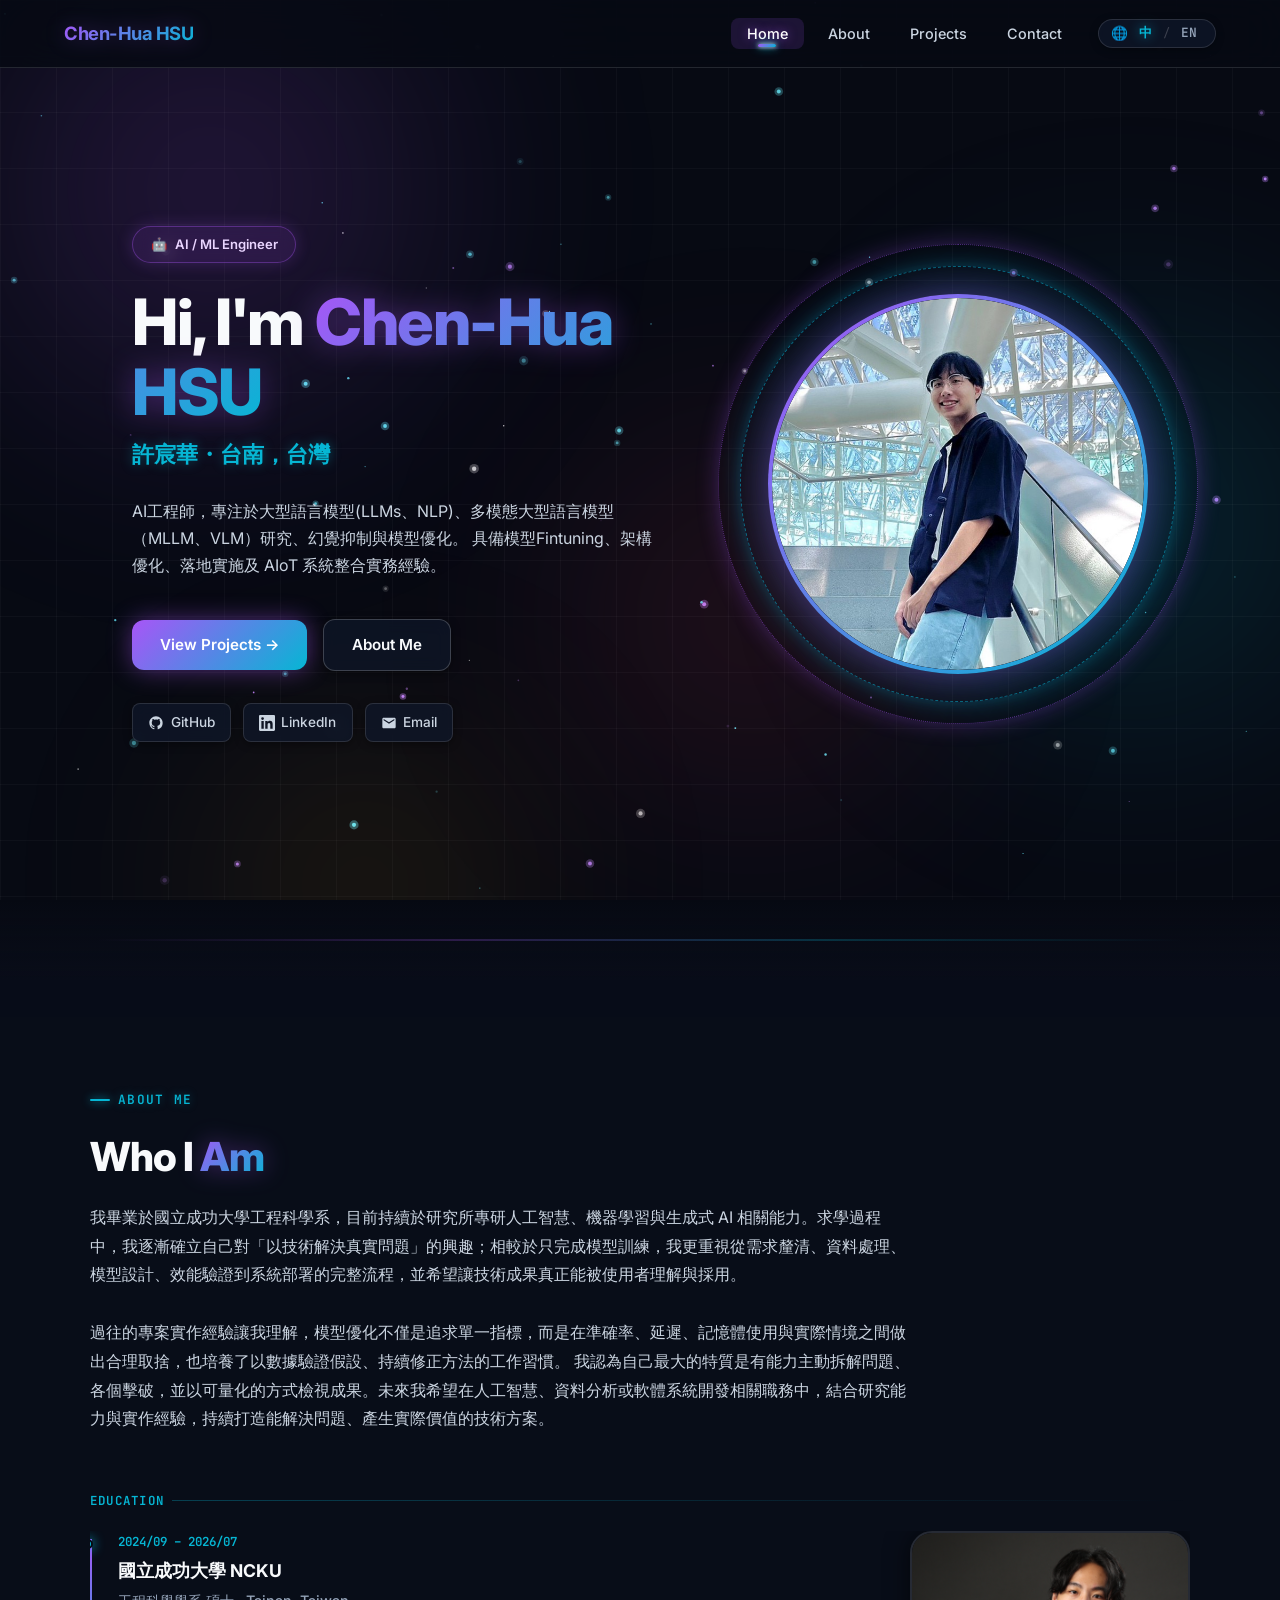
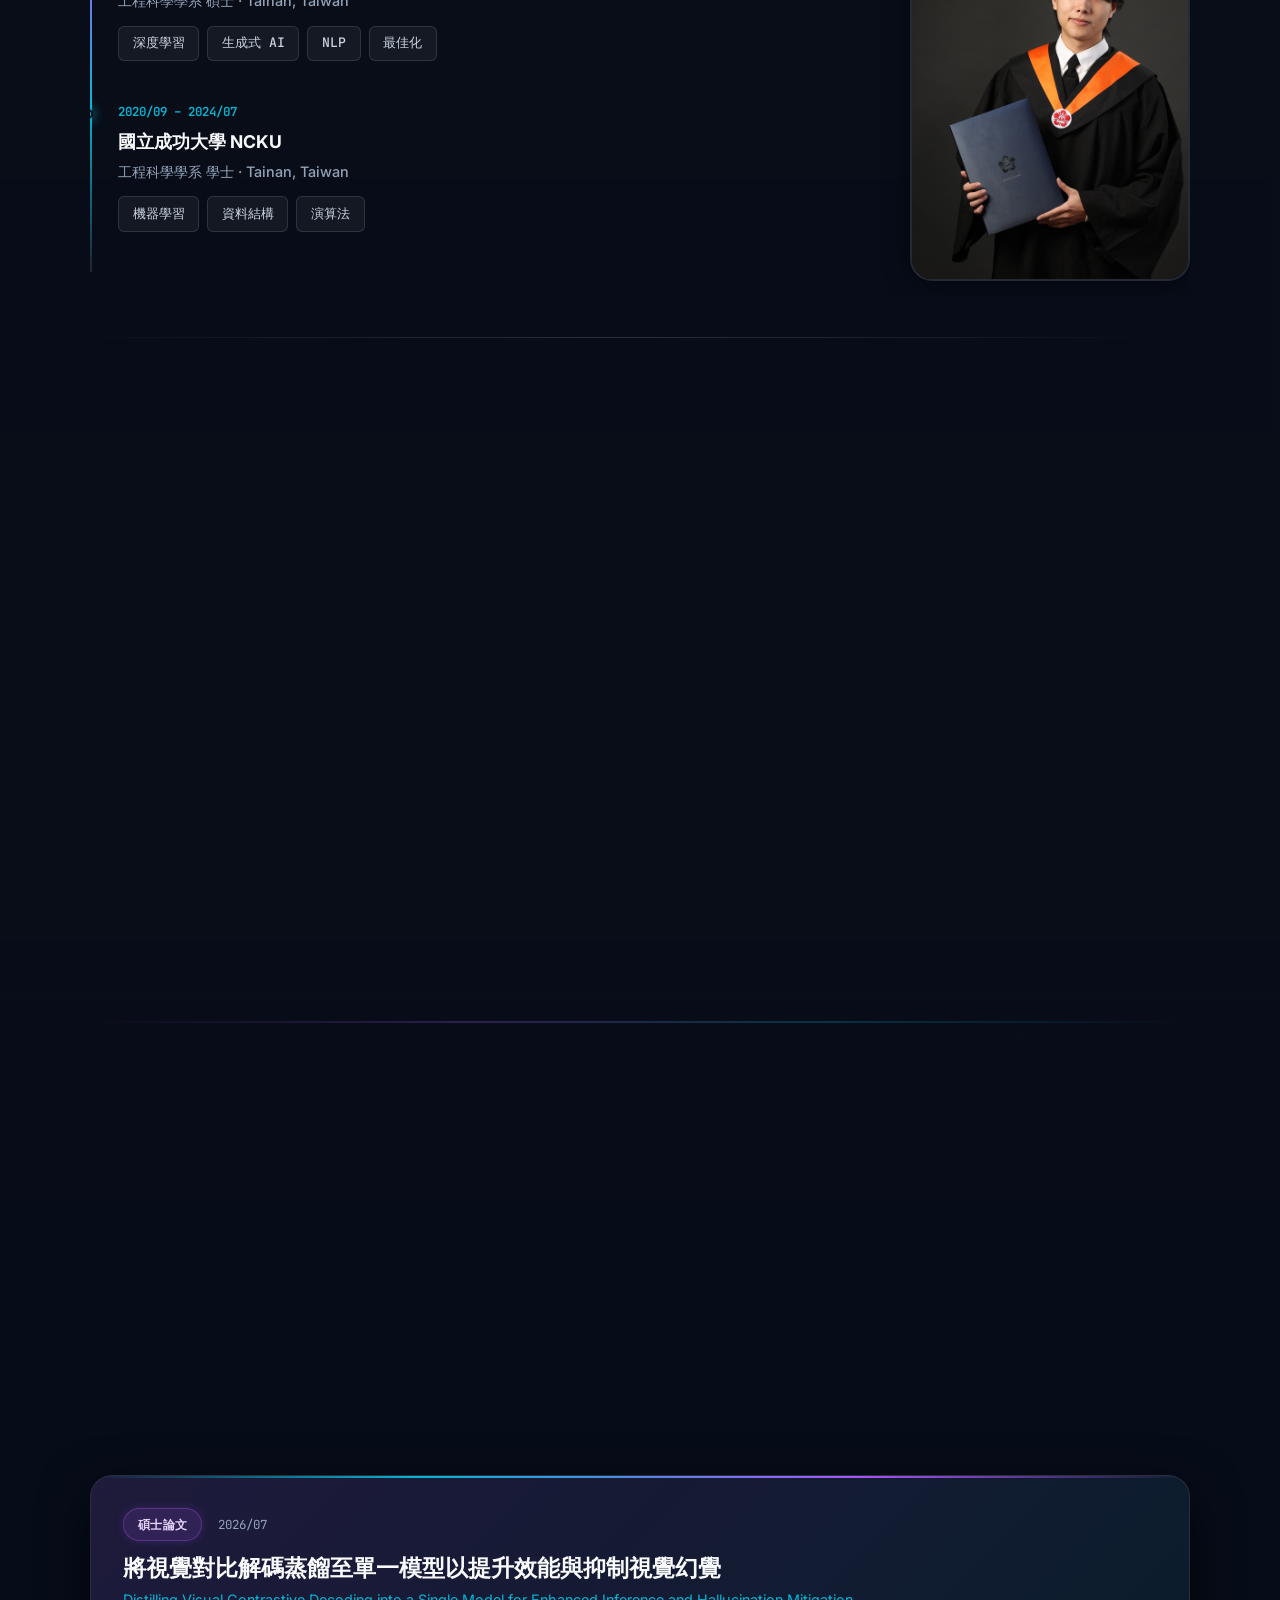
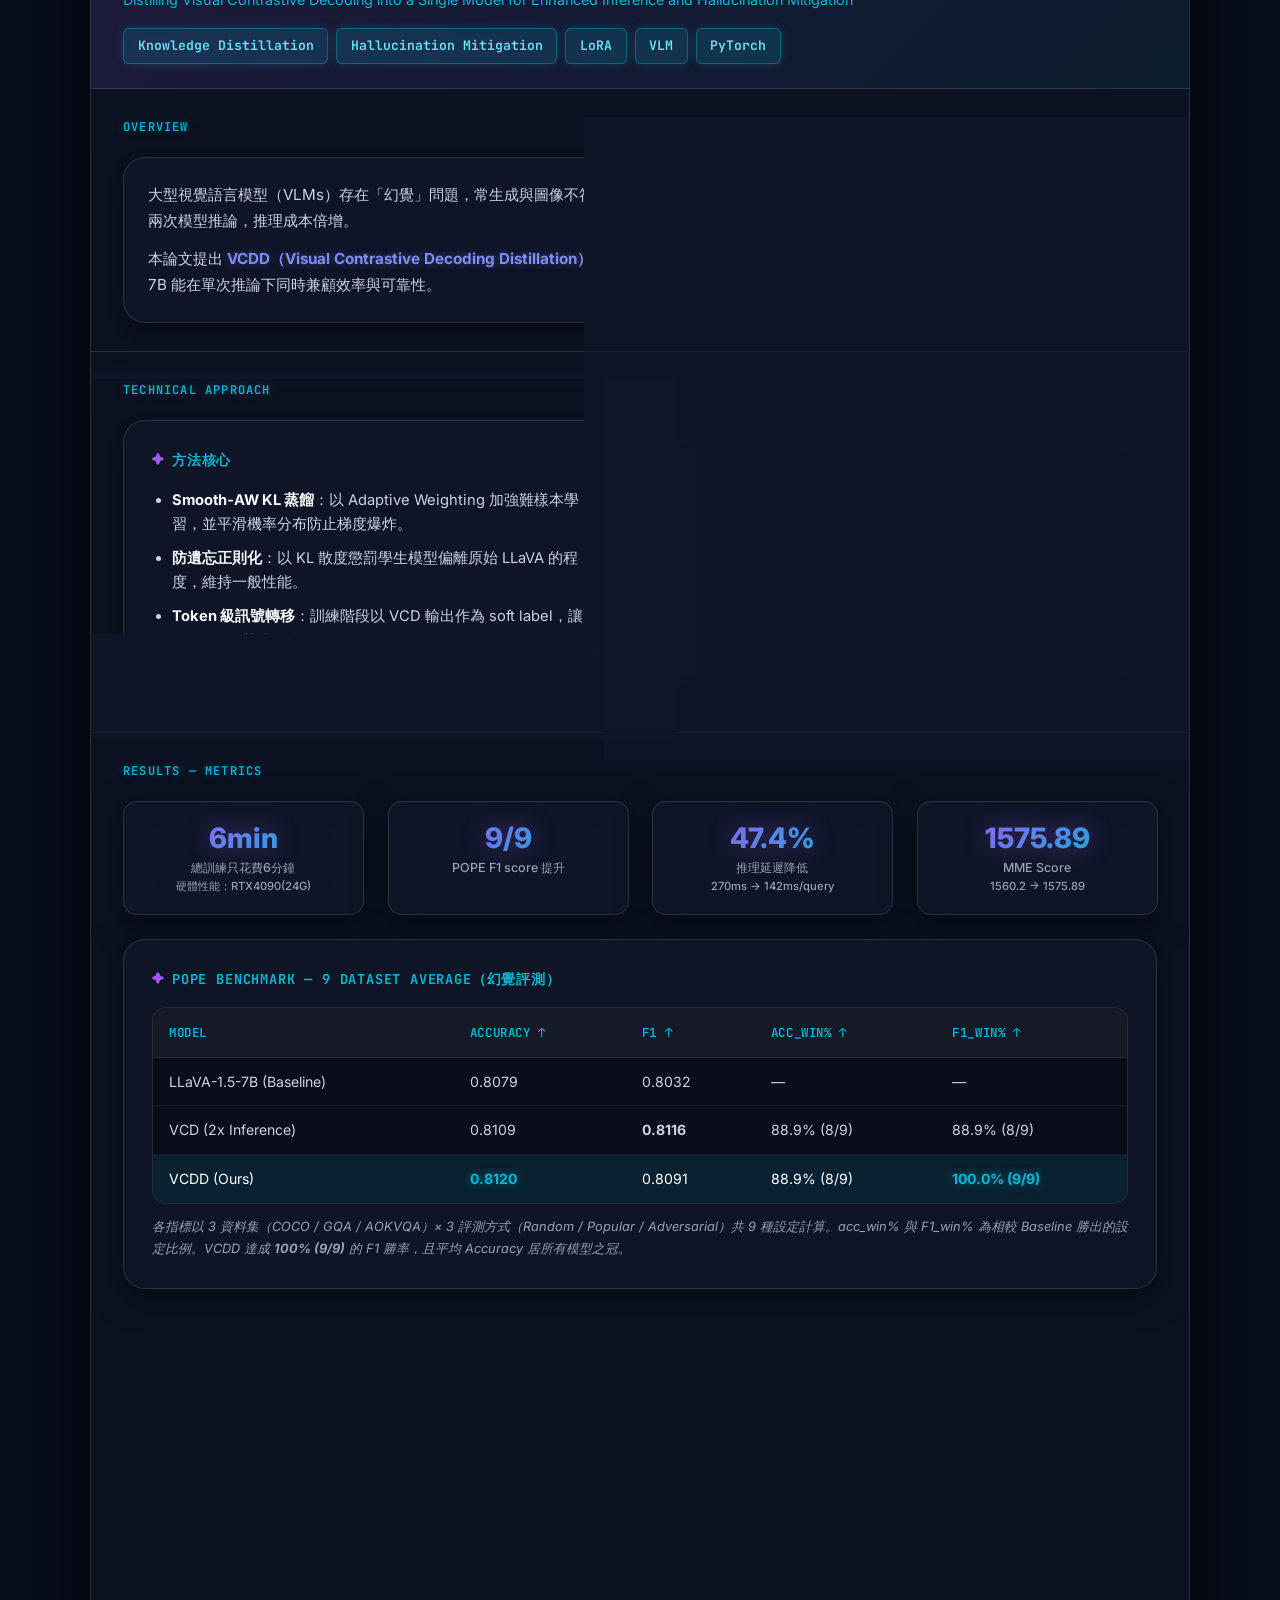
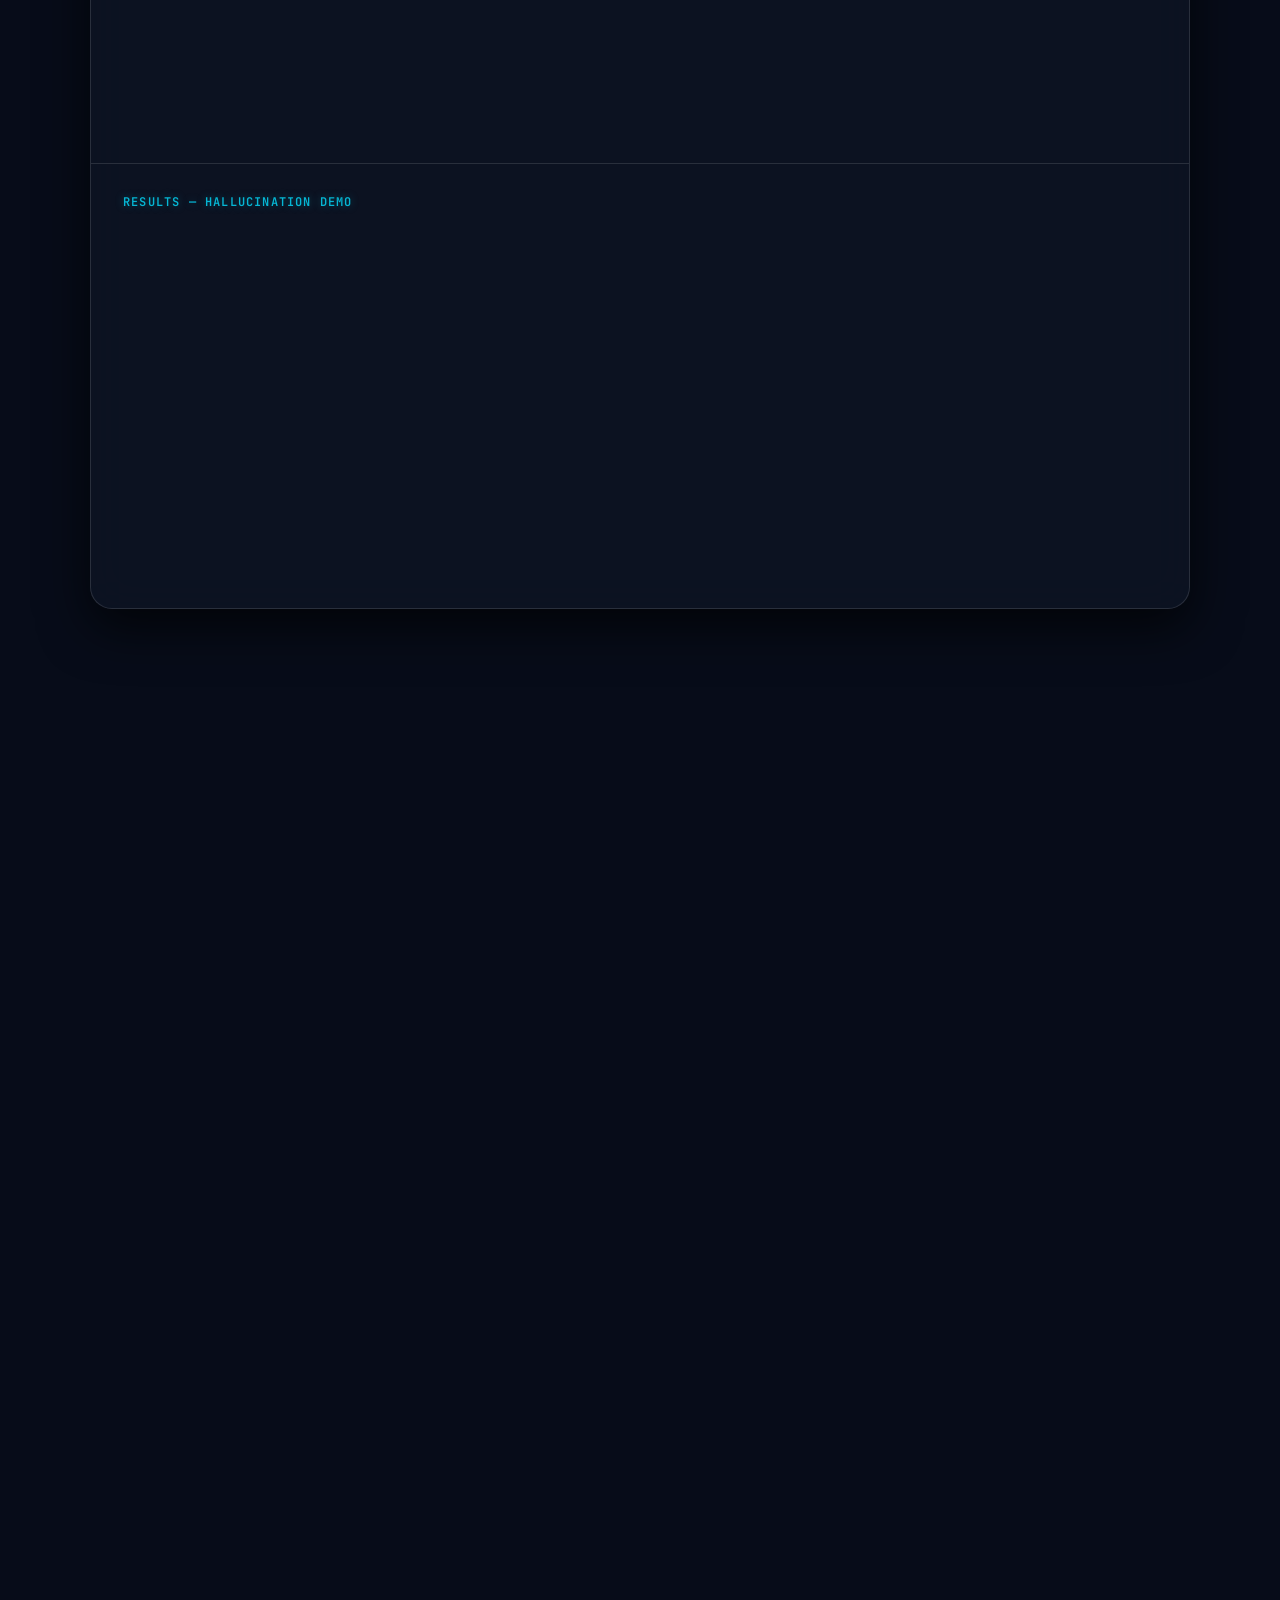
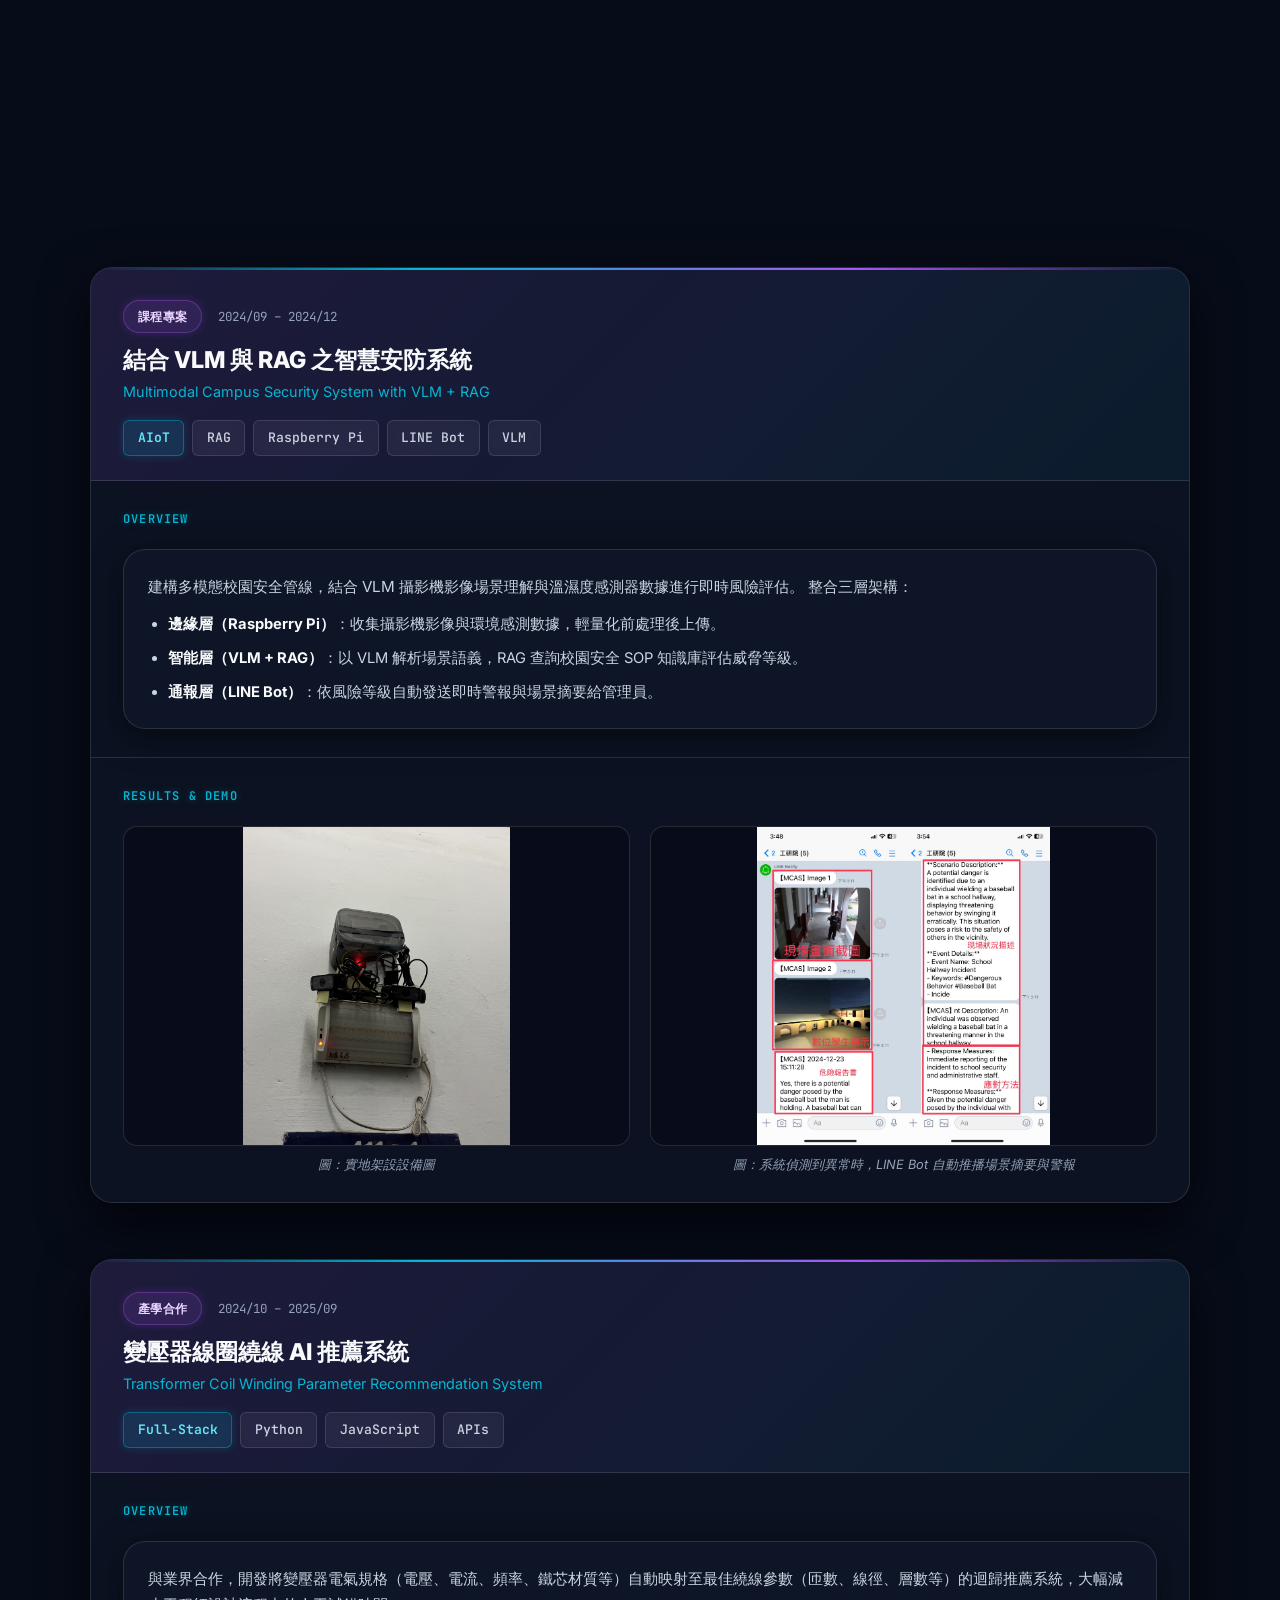
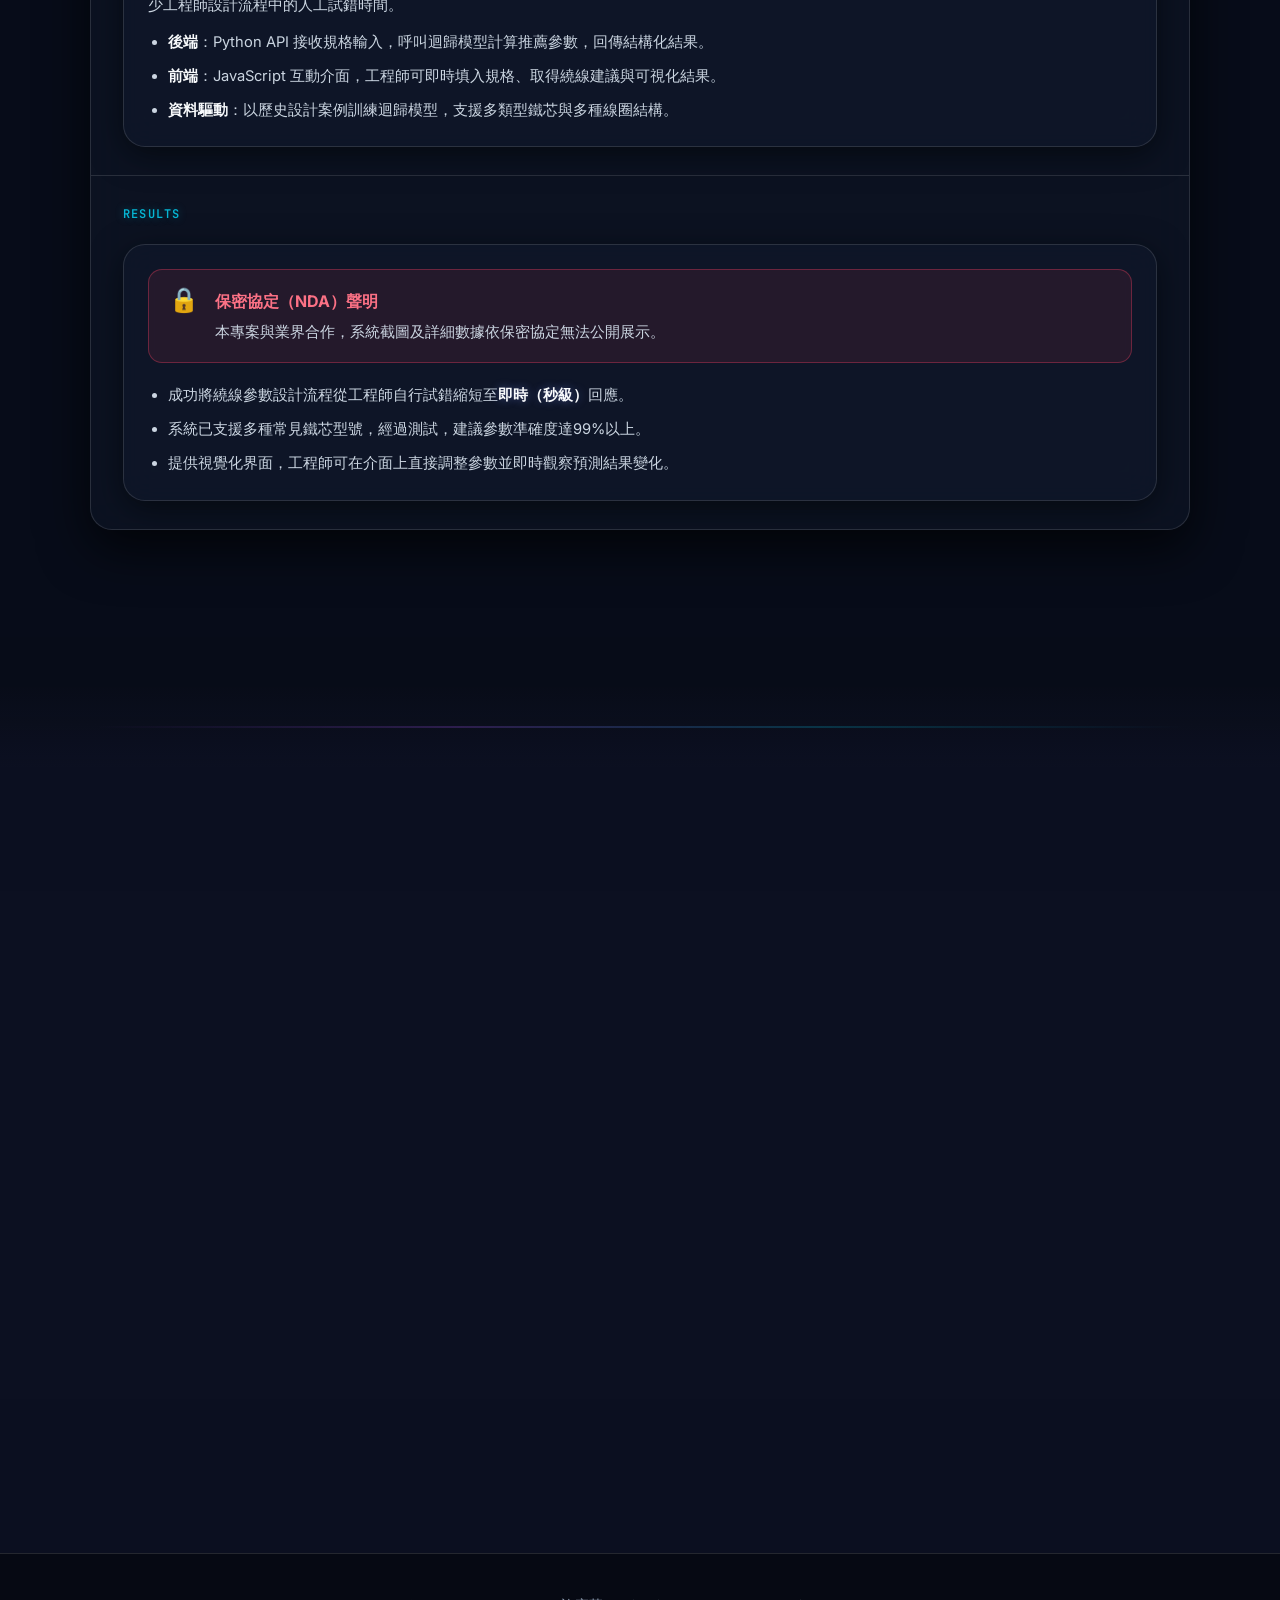
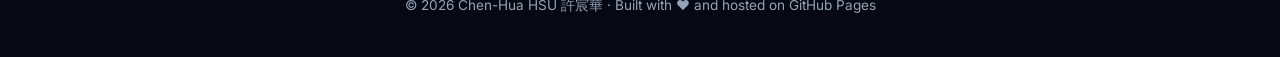
==== commit 7fef36d2: "fix(mobile): resolve top-left button glitch, fix 3rd switcher tab visibility, and overhaul mobile po" ====
--- a/index.html
+++ b/index.html
@@ -25,15 +25,23 @@
      ╚══════════════════════════════╝ -->
   <nav id="main-nav" role="navigation" aria-label="主導覽">
     <a href="#home" class="nav-logo">Chen-Hua HSU</a>
-    <ul class="nav-links" id="nav-links">
-      <li><a href="#home" data-section="home">Home</a></li>
-      <li><a href="#about" data-section="about">About</a></li>
-      <li><a href="#projects" data-section="projects">Projects</a></li>
-      <li><a href="#contact" data-section="contact">Contact</a></li>
-    </ul>
-    <button class="nav-toggle" id="nav-toggle" aria-label="Toggle menu" aria-expanded="false">
-      <span></span><span></span><span></span>
-    </button>
+    <div class="nav-controls">
+      <ul class="nav-links" id="nav-links">
+        <li><a href="#home" data-section="home">Home</a></li>
+        <li><a href="#about" data-section="about">About</a></li>
+        <li><a href="#projects" data-section="projects">Projects</a></li>
+        <li><a href="#contact" data-section="contact">Contact</a></li>
+      </ul>
+      <div class="lang-switch-pill" role="group" aria-label="語言切換">
+        <span class="lang-globe-icon" aria-hidden="true">🌐</span>
+        <a href="index.html" class="lang-pill-opt active" data-lang="zh" aria-current="page" title="當前語言：中文">中</a>
+        <span class="lang-pill-divider" aria-hidden="true">/</span>
+        <a href="en.html" class="lang-pill-opt" data-lang="en" title="Switch to English">EN</a>
+      </div>
+      <button class="nav-toggle" id="nav-toggle" aria-label="Toggle menu" aria-expanded="false">
+        <span></span><span></span><span></span>
+      </button>
+    </div>
   </nav>
 
   <main>
@@ -193,12 +201,12 @@
       </div>
 
       <!-- PROJECT NAV TABS -->
-      <nav class="project-tabs reveal" aria-label="專案導覽">
+      <div class="project-tabs reveal" role="navigation" aria-label="專案導覽">
         <a href="#proj-thesis" class="proj-tab scroll-link">碩士論文</a>
         <a href="#proj-video" class="proj-tab scroll-link">影片注意力過濾</a>
         <a href="#proj-security" class="proj-tab scroll-link">智慧安防系統</a>
         <a href="#proj-transformer" class="proj-tab scroll-link">繞線 AI 推薦</a>
-      </nav>
+      </div>
 
       <!-- ┌─────────────────────────────────────────────────────┐
        │  PROJECT 1 — 碩士論文 VCDD                         │
@@ -474,7 +482,7 @@
                 Video Transformer 在處理長影片時，注意力機制會對大量的視覺 Token 進行計算，導致效率低落，難以部屬至邊緣裝置。
               </p>
               <p style="margin-top:0.75rem;">
-                本研究共同開發<strong class="highlight">前景 / 背景查詢過濾與池化機制</strong>，在保持模型準確度的前提下，大幅削減 Transformer
+                本研究共同開發<strong class="highlight">前景 / 背景查詢過濾與池化機制</strong>，將相對不重要的背景資訊做濃縮，在保持模型準確度的前提下，大幅削減 Transformer
                 的計算負擔，並已提交台灣專利申請。
               </p>
             </div>
@@ -506,9 +514,10 @@
             <div class="card">
               <h4 class="card-inner-title">核心機制</h4>
               <ul class="proj-list">
-                <li><strong>前景查詢過濾</strong>：利用注意力分數識別語義相關的前景 Token，保留關鍵視覺訊息。</li>
+                <li><strong>前景查詢過濾</strong>：利用額外設計的演算法，挑出影片中的前景 Token，保留關鍵視覺訊息。</li>
                 <li><strong>背景查詢池化</strong>：對低語義區域進行空間池化，在不損失全局訊息的前提下壓縮計算量。</li>
-                <li><strong>消融實驗</strong>：以 Python / PyTorch 實現原型，系統評估不同過濾比例下效率與準確度的權衡。</li>
+                <li><strong>高難度手語實驗</strong>：在高資訊密度的手語影片中，利用骨架演算法以區分前景與背景，測試此方法在日常生活中的實用性。
+                </li>
               </ul>
             </div>
           </div>
@@ -520,6 +529,10 @@
           <div class="proj-sub-content">
             <div class="stats-row" style="margin-bottom:1.5rem;">
               <div class="stat-card reveal">
+                <div class="stat-number">New</div>
+                <div class="stat-label">全新的查詢過濾機制，取代目前隨機抽幀方法</div>
+              </div>
+              <div class="stat-card reveal">
                 <div class="stat-number">24%</div>
                 <div class="stat-label">GFLOPs 計算量降低</div>
               </div>
@@ -528,12 +541,8 @@
                 <div class="stat-label">Top-1 準確率提升</div>
               </div>
               <div class="stat-card reveal">
-                <div class="stat-number">768</div>
-                <div class="stat-label">測試影片數量</div>
-              </div>
-              <div class="stat-card reveal">
-                <div class="stat-number">16</div>
-                <div class="stat-label">每支影片影格數</div>
+                <div class="stat-number">Practical</div>
+                <div class="stat-label">理論上適用所有模型與情境</div>
               </div>
             </div>
           </div>
@@ -634,8 +643,8 @@
               </div>
             </div>
             <ul class="proj-list" style="margin-top:1.25rem;">
-              <li>成功將繞線參數設計流程從數小時縮短至<strong class="highlight">即時（秒級）</strong>回應。</li>
-              <li>系統已支援多種常見鐵芯型號，推薦誤差率滿足業界工程設計容忍範圍。</li>
+              <li>成功將繞線參數設計流程從工程師自行試錯縮短至<strong class="highlight">即時（秒級）</strong>回應。</li>
+              <li>系統已支援多種常見鐵芯型號，經過測試，建議參數準確度達99%以上。</li>
               <li>提供視覺化界面，工程師可在介面上直接調整參數並即時觀察預測結果變化。</li>
             </ul>
           </div>
--- a/css/style.css
+++ b/css/style.css
@@ -156,7 +156,7 @@
 }
 
 /* ===== NAVIGATION ===== */
-nav {
+#main-nav {
   position: fixed; top: 0; left: 0; right: 0;
   height: var(--nav-h);
   background: rgba(7, 10, 19, 0.85);
@@ -204,10 +204,73 @@
 .nav-links a.active::after {
   content: ''; position: absolute;
   bottom: 2px; left: 50%; transform: translateX(-50%);
-  width: 16px; height: 3px; border-radius: 2px;
+  width: 18px; height: 3px; border-radius: 2px;
   background: var(--gradient-main);
-  box-shadow: 0 0 8px var(--neon-cyan);
-}
+  box-shadow: 0 0 10px var(--neon-cyan), 0 0 4px #fff;
+  animation: navGlow 2s ease-in-out infinite alternate;
+}
+@keyframes navGlow {
+  from { box-shadow: 0 0 6px var(--neon-cyan); opacity: 0.85; }
+  to { box-shadow: 0 0 14px var(--neon-cyan), 0 0 6px var(--neon-purple); opacity: 1; }
+}
+.nav-controls {
+  display: flex;
+  align-items: center;
+  gap: 1.25rem;
+}
+
+/* ===== LANGUAGE SWITCH PILL ===== */
+.lang-switch-pill {
+  display: inline-flex;
+  align-items: center;
+  gap: .35rem;
+  padding: .32rem .75rem;
+  background: rgba(15, 23, 42, 0.75);
+  border: 1px solid var(--border);
+  border-radius: 100px;
+  backdrop-filter: blur(10px);
+  -webkit-backdrop-filter: blur(10px);
+  transition: all var(--transition);
+  font-family: var(--mono);
+  font-size: .8rem;
+  line-height: 1;
+  box-shadow: 0 2px 8px rgba(0, 0, 0, 0.3);
+}
+.lang-switch-pill:hover {
+  border-color: var(--neon-cyan);
+  background: rgba(15, 23, 42, 0.9);
+  box-shadow: 0 0 16px rgba(6, 182, 212, 0.35);
+  transform: translateY(-1px);
+}
+.lang-globe-icon {
+  font-size: .85rem;
+  line-height: 1;
+  opacity: .9;
+}
+.lang-pill-opt {
+  color: var(--text-muted);
+  text-decoration: none;
+  font-weight: 600;
+  padding: .15rem .35rem;
+  border-radius: 4px;
+  transition: color var(--transition), text-shadow var(--transition);
+}
+.lang-pill-opt:hover {
+  color: #ffffff;
+  text-shadow: 0 0 8px rgba(6, 182, 212, 0.6);
+}
+.lang-pill-opt.active {
+  color: var(--neon-cyan);
+  font-weight: 700;
+  text-shadow: 0 0 12px rgba(6, 182, 212, 0.7);
+  pointer-events: none;
+}
+.lang-pill-divider {
+  color: rgba(255, 255, 255, 0.2);
+  font-size: .75rem;
+  user-select: none;
+}
+
 .nav-toggle { display: none; flex-direction: column; gap: 5px; cursor: pointer; padding: 4px; background: none; border: none; }
 .nav-toggle span { display: block; width: 22px; height: 2px; background: var(--text-primary); border-radius: 2px; transition: var(--transition); }
 .nav-toggle.open span:nth-child(1) { transform: translateY(7px) rotate(45deg); background: var(--neon-cyan); }
@@ -468,7 +531,7 @@
   background: linear-gradient(90deg, rgba(6, 182, 212, 0.3), transparent);
 }
 
-/* ===== CARDS (Glassmorphism & 3D Tilt) ===== */
+/* ===== CARDS (Glassmorphism & Crisp Readability) ===== */
 .card {
   background: var(--bg-card);
   border: 1px solid var(--border);
@@ -479,7 +542,6 @@
   backdrop-filter: blur(16px);
   -webkit-backdrop-filter: blur(16px);
   box-shadow: var(--shadow);
-  transform-style: preserve-3d;
 }
 .card::before {
   content: ''; position: absolute; inset: 0;
@@ -489,9 +551,26 @@
 }
 .card:hover {
   border-color: var(--border-hover);
-  box-shadow: var(--shadow-lg), 0 0 30px rgba(168, 85, 247, 0.22);
+  box-shadow: 0 14px 40px rgba(0, 0, 0, 0.6), 0 0 26px rgba(168, 85, 247, 0.24);
+  transform: translateY(-4px);
 }
 .card:hover::before { opacity: 1; }
+
+/* 3D tilt enablement for non-project cards (About, Skills, Contact) */
+#about .card,
+#contact .card,
+.skills-grid .card,
+.edu-float {
+  transform-style: preserve-3d;
+}
+
+/* Keep Research & Project cards flat for maximum reading stability */
+.project-block,
+#projects .card,
+#projects .stat-card {
+  transform-style: flat;
+}
+
 .card-inner-title {
   font-size: .85rem; font-weight: 700; text-transform: uppercase; letter-spacing: .06em;
   color: var(--neon-cyan); margin-bottom: 1rem; font-family: var(--mono);
@@ -580,17 +659,19 @@
   box-shadow: 0 12px 30px rgba(0, 0, 0, 0.6), 0 0 25px rgba(6, 182, 212, 0.35);
 }
 .stat-number {
-  font-size: 2.1rem; font-weight: 800;
+  font-size: clamp(1.35rem, 2.2vw, 2.1rem); font-weight: 800;
   background: var(--gradient-main);
   -webkit-background-clip: text; -webkit-text-fill-color: transparent; background-clip: text;
-  line-height: 1.1;
+  line-height: 1.15;
   filter: drop-shadow(0 0 12px rgba(168, 85, 247, 0.45));
+  word-break: keep-all;
 }
 .stat-label { font-size: .78rem; color: var(--text-muted); margin-top: .3rem; font-weight: 500; line-height: 1.4; }
 .stat-label small { font-size: .7rem; }
 
 /* ===== PROJECT TABS ===== */
 .project-tabs {
+  position: relative;
   display: flex; gap: .5rem; flex-wrap: wrap;
   margin-bottom: 3rem; padding: .5rem;
   background: rgba(15, 23, 42, 0.8);
@@ -613,6 +694,7 @@
 
 /* ===== PROJECT BLOCK ===== */
 .project-block {
+  position: relative;
   border: 1px solid var(--border); border-radius: var(--radius-lg);
   overflow: hidden; margin-bottom: 3.5rem;
   background: rgba(13, 20, 36, 0.85);
@@ -623,7 +705,24 @@
 }
 .project-block:hover {
   border-color: rgba(168, 85, 247, 0.55);
-  box-shadow: 0 20px 50px rgba(0, 0, 0, 0.7), 0 0 32px rgba(168, 85, 247, 0.22);
+  box-shadow: 0 18px 45px rgba(0, 0, 0, 0.65), 0 0 30px rgba(168, 85, 247, 0.22);
+  transform: translateY(-3px);
+}
+/* Cosmic Laser Scanner Sweep on Entry */
+.project-block::after {
+  content: '';
+  position: absolute;
+  top: 0; left: 0; width: 100%; height: 2px;
+  background: linear-gradient(90deg, transparent 0%, var(--neon-cyan) 30%, var(--neon-purple) 70%, transparent 100%);
+  opacity: 0;
+  transform: scaleX(0);
+  transform-origin: left;
+  transition: transform 0.85s var(--ease-out), opacity 0.85s ease;
+  pointer-events: none;
+}
+.project-block.visible::after {
+  opacity: 1;
+  transform: scaleX(1);
 }
 .project-header {
   padding: 2rem 2rem 1.5rem;
@@ -647,7 +746,11 @@
 .project-subtitle { font-size: .9rem; color: var(--neon-cyan); margin-top: .3rem; }
 
 /* project subsections */
-.proj-subsection { padding: 1.75rem 2rem; border-bottom: 1px solid var(--border); }
+.proj-subsection {
+  padding: 1.75rem 2rem; border-bottom: 1px solid var(--border);
+  opacity: 1;
+  display: block;
+}
 .proj-subsection:last-child { border-bottom: none; }
 .proj-sub-label {
   font-family: var(--mono); font-size: .75rem; color: var(--neon-cyan);
@@ -761,16 +864,16 @@
   border-top: 1px solid var(--border); position: relative; z-index: 2;
 }
 
-/* ===== SCROLL REVEAL (3D Spatial Perspective) ===== */
+/* ===== SCROLL REVEAL (Clean & Crisp 2D Entrance) ===== */
 .reveal {
   opacity: 0;
-  transform: perspective(1000px) rotateX(4deg) translateY(24px);
-  transition: opacity 0.7s var(--ease-out), transform 0.7s var(--ease-out);
+  transform: translateY(28px) scale(0.985);
+  transition: opacity 0.68s var(--ease-out), transform 0.68s var(--ease-out);
   will-change: opacity, transform;
 }
 .reveal.visible {
   opacity: 1;
-  transform: perspective(1000px) rotateX(0deg) translateY(0);
+  transform: translateY(0) scale(1);
 }
 
 /* Staggered entrance for sibling cards and items */
@@ -796,9 +899,24 @@
   .img-grid-3 { grid-template-columns: 1fr 1fr; }
 }
 @media (max-width: 768px) {
+  .section {
+    padding: clamp(3.5rem, 6vw, 4.5rem) clamp(1rem, 4vw, 1.75rem);
+  }
+  .card {
+    padding: 1.35rem 1.15rem;
+  }
   .hero { flex-direction: column-reverse; text-align: center; }
   .hero-desc { margin: 0 auto 2.5rem; }
   .hero-cta, .hero-social { justify-content: center; }
+  .avatar-ring {
+    width: clamp(190px, 46vw, 250px);
+    height: clamp(190px, 46vw, 250px);
+  }
+  .orbit-ring-1 { width: calc(100% + 40px); height: calc(100% + 40px); }
+  .orbit-ring-2 { width: calc(100% + 72px); height: calc(100% + 72px); }
+
+  .nav-controls { gap: .65rem; }
+  .lang-switch-pill { padding: .26rem .58rem; font-size: .75rem; }
   .nav-links {
     display: none; position: fixed; top: var(--nav-h); left: 0; right: 0;
     background: rgba(7, 10, 19, 0.98); backdrop-filter: blur(24px);
@@ -810,21 +928,90 @@
   .nav-links a { padding: .75rem 1rem; font-size: 1rem; }
   .nav-toggle { display: flex; }
   .contact-grid { grid-template-columns: 1fr; }
-  .project-header, .proj-subsection { padding: 1.25rem; }
+  .contact-item a { word-break: break-all; }
+  .project-header, .proj-subsection { padding: 1.25rem 1rem; }
   .img-grid-2, .img-grid-3 { grid-template-columns: 1fr; }
-  .project-tabs { width: 100%; }
-  .stats-row { gap: 1rem; }
   .example-demo { grid-template-columns: 1fr; }
   .edu-col { grid-template-columns: 1fr; }
-  .edu-float { width: 180px; max-width: 45%; }
-  .edu-float .edu-photo { height: 230px; }
   .demo-img { height: 220px; }
   .img-placeholder-wrap img { height: auto; max-height: 220px; }
   .arch-thumb-wrap { height: 150px; }
-}
+
+  /* Model Output Switcher Mobile Optimization: 3-column equal grid */
+  .sw-header {
+    flex-direction: column;
+    align-items: stretch;
+    gap: .65rem;
+    padding: .85rem 1rem;
+  }
+  .sw-label {
+    text-align: center;
+    font-size: .75rem;
+  }
+  .sw-tabs {
+    display: grid;
+    grid-template-columns: repeat(3, 1fr);
+    width: 100%;
+    gap: .35rem;
+  }
+  .sw-tab {
+    width: 100%;
+    text-align: center;
+    padding: .45rem .2rem;
+    font-size: .8rem;
+    white-space: nowrap;
+  }
+}
+
+@media (max-width: 640px) {
+  .project-tabs {
+    display: grid;
+    grid-template-columns: repeat(2, 1fr);
+    width: 100%;
+    gap: .45rem;
+    padding: .45rem;
+  }
+  .proj-tab {
+    text-align: center;
+    padding: .5rem .35rem;
+    font-size: .8rem;
+  }
+  .edu-float {
+    float: none;
+    margin: 0 auto 1.5rem;
+    width: 100%;
+    max-width: 260px;
+    display: block;
+  }
+  .edu-float .edu-photo {
+    height: 260px;
+  }
+  .table-wrap {
+    -webkit-overflow-scrolling: touch;
+  }
+  .data-table {
+    min-width: 460px;
+  }
+}
+
 @media (max-width: 480px) {
+  #main-nav { padding: 0 1rem; }
+  .nav-logo { font-size: 1.05rem; }
   .skills-grid { grid-template-columns: 1fr; }
-  .stat-card { flex: 1 1 140px; }
+  .stats-row {
+    display: grid;
+    grid-template-columns: repeat(2, 1fr);
+    gap: .75rem;
+  }
+  .stat-card {
+    padding: 1rem .6rem;
+  }
+  .lightbox-close {
+    top: -42px;
+    right: 4px;
+    width: 36px;
+    height: 36px;
+  }
 }
 
 /* ===== EDUCATION PHOTO ===== */
